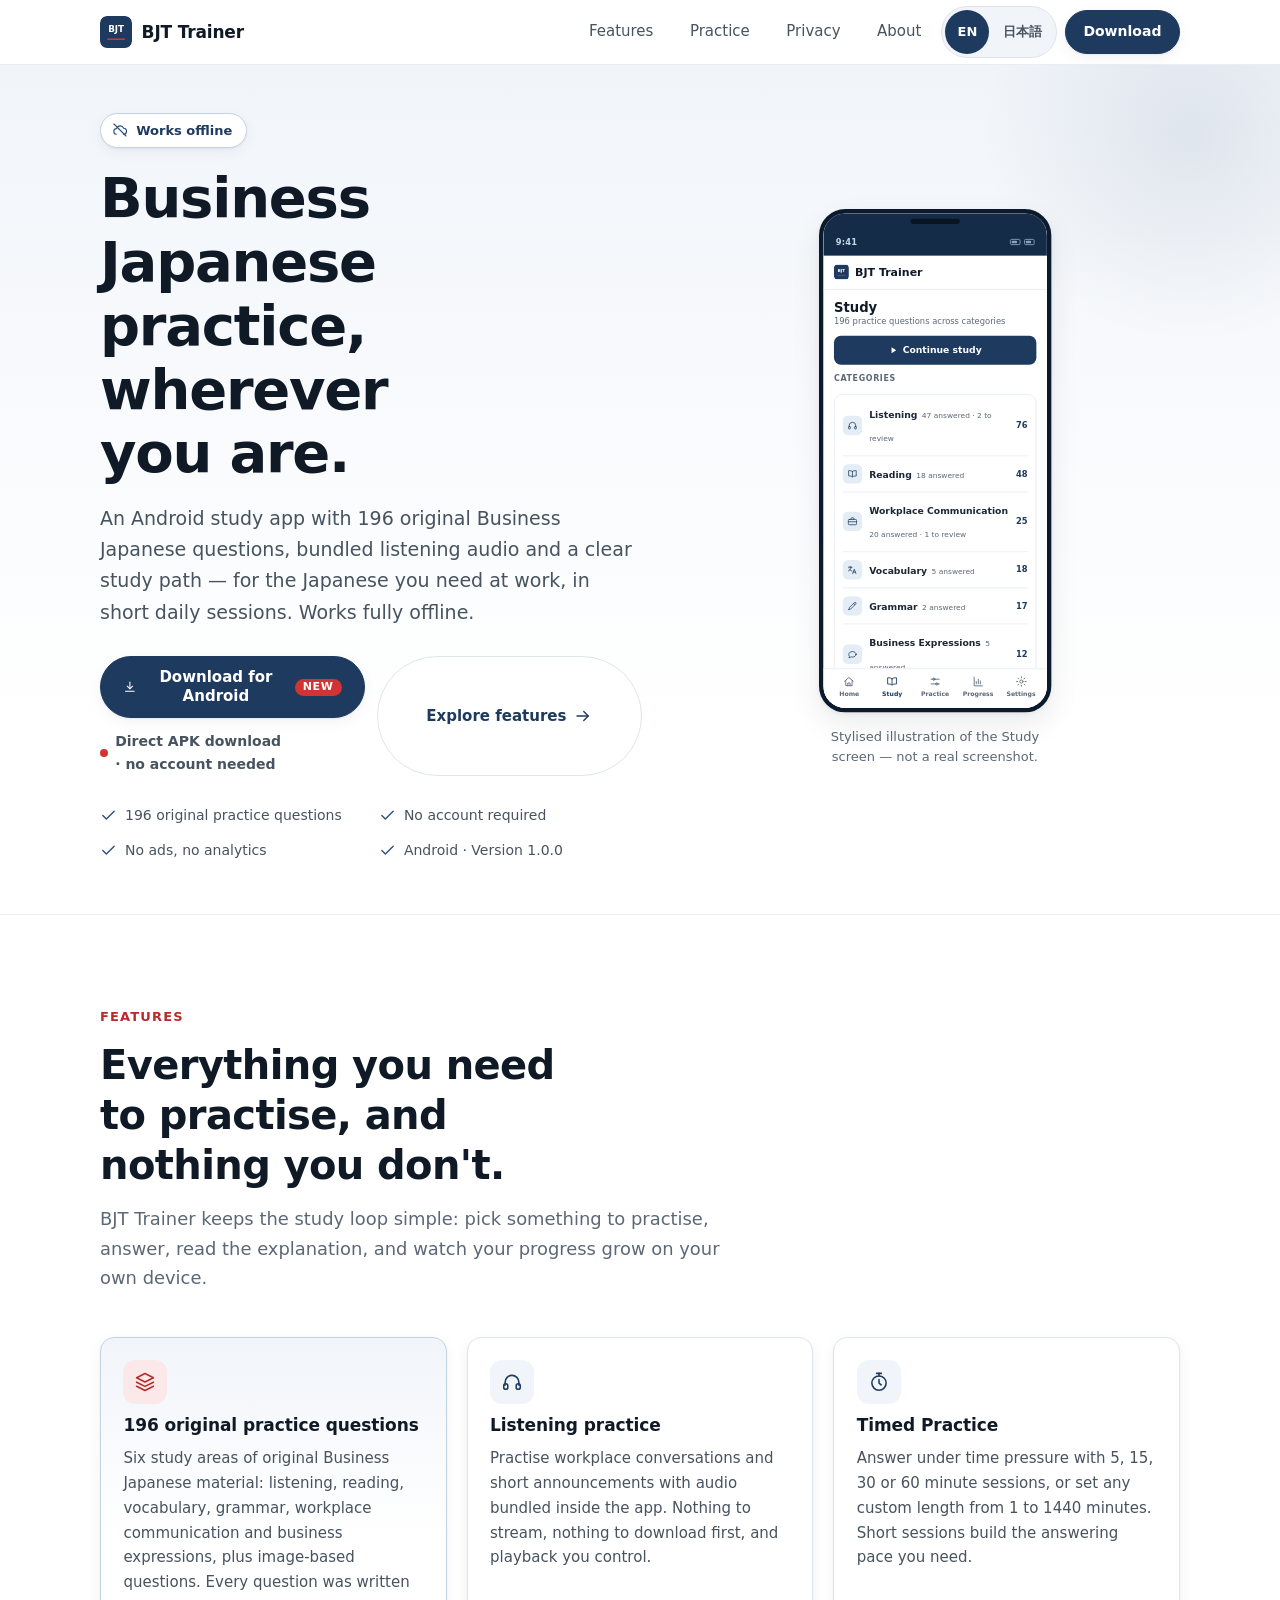
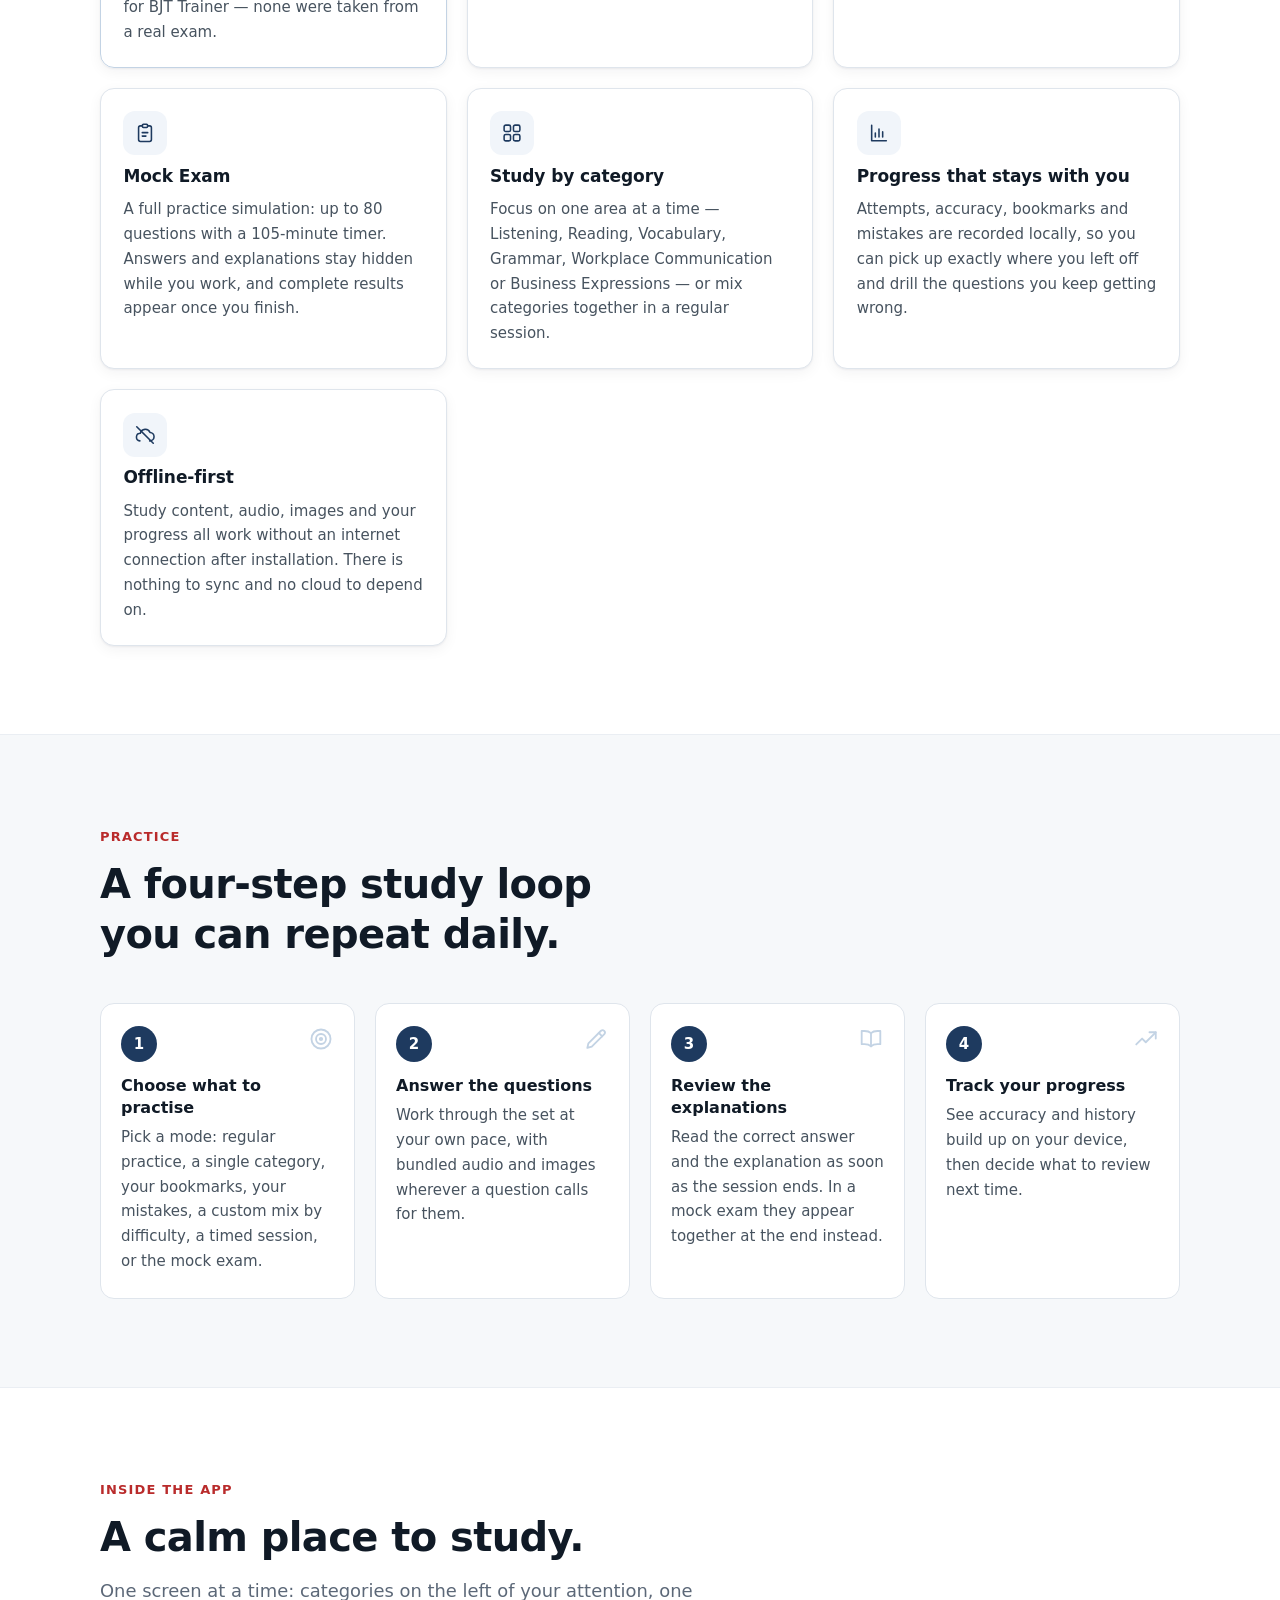
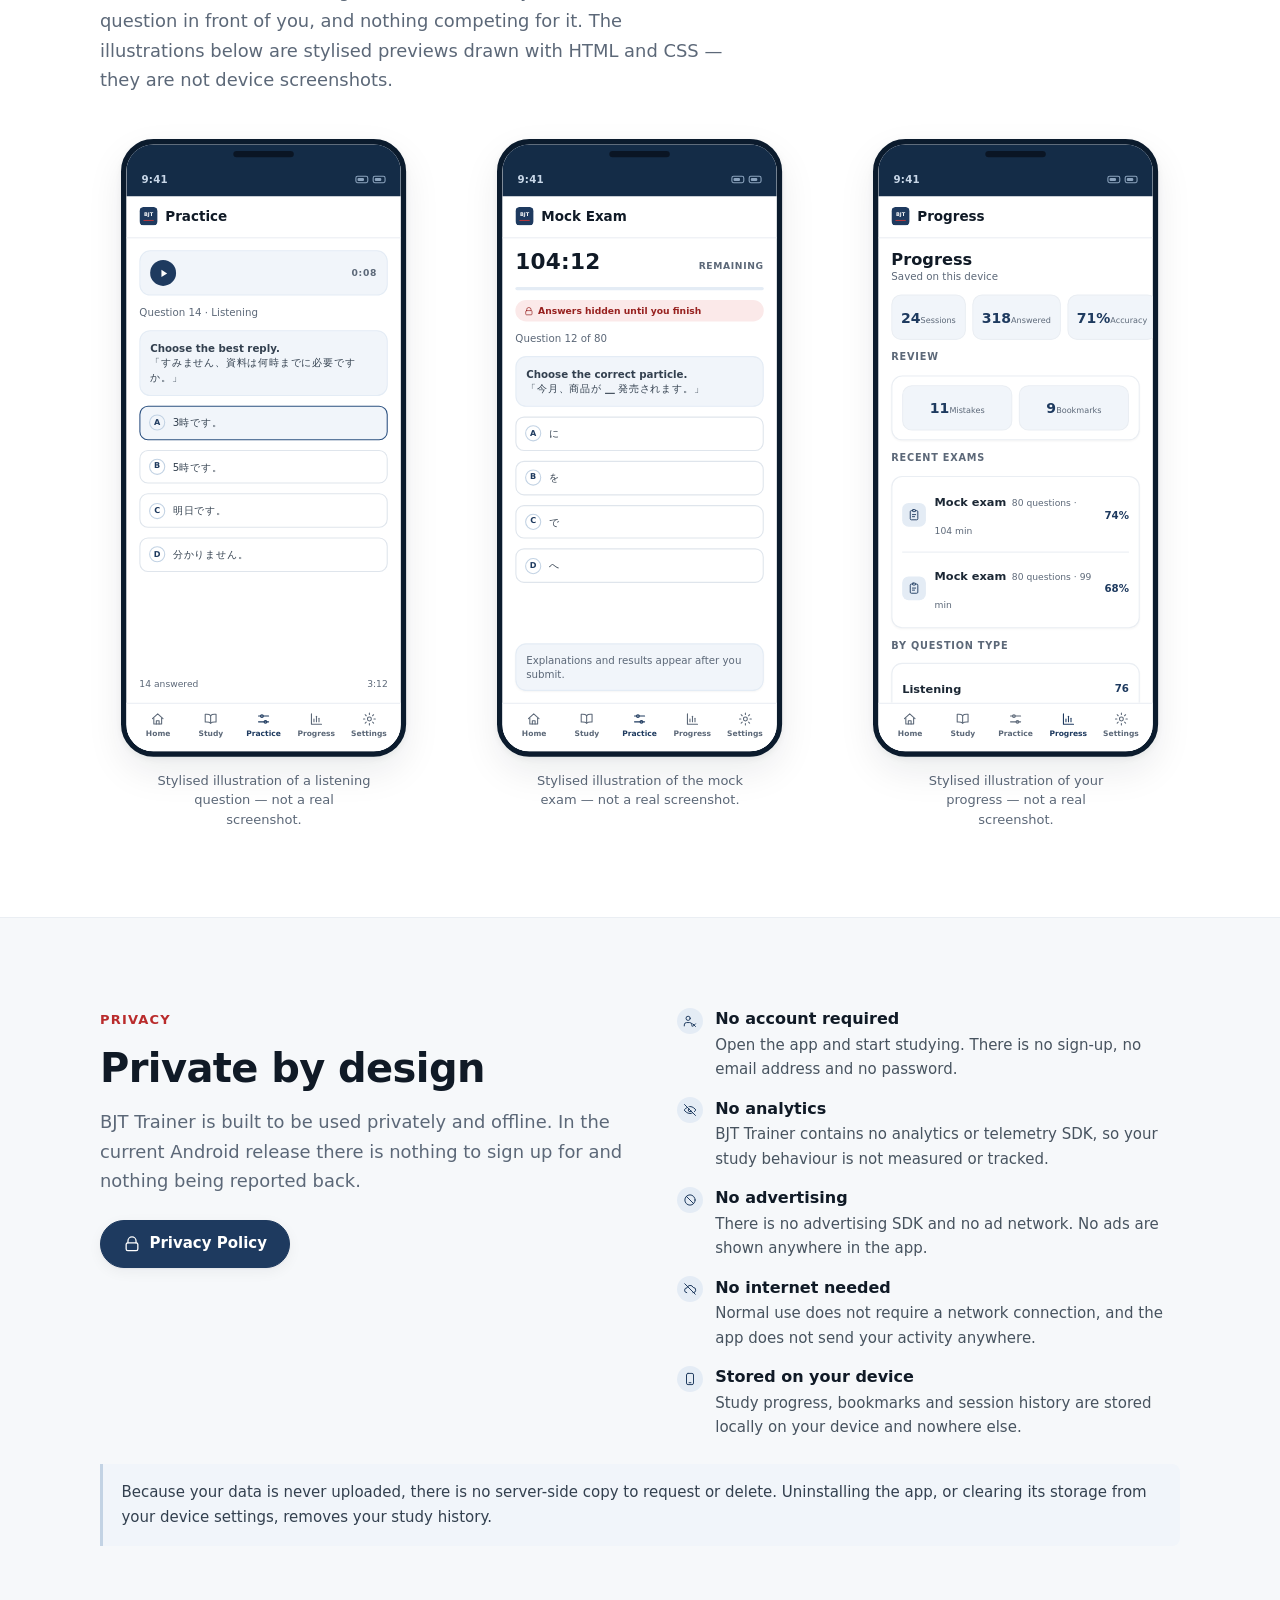
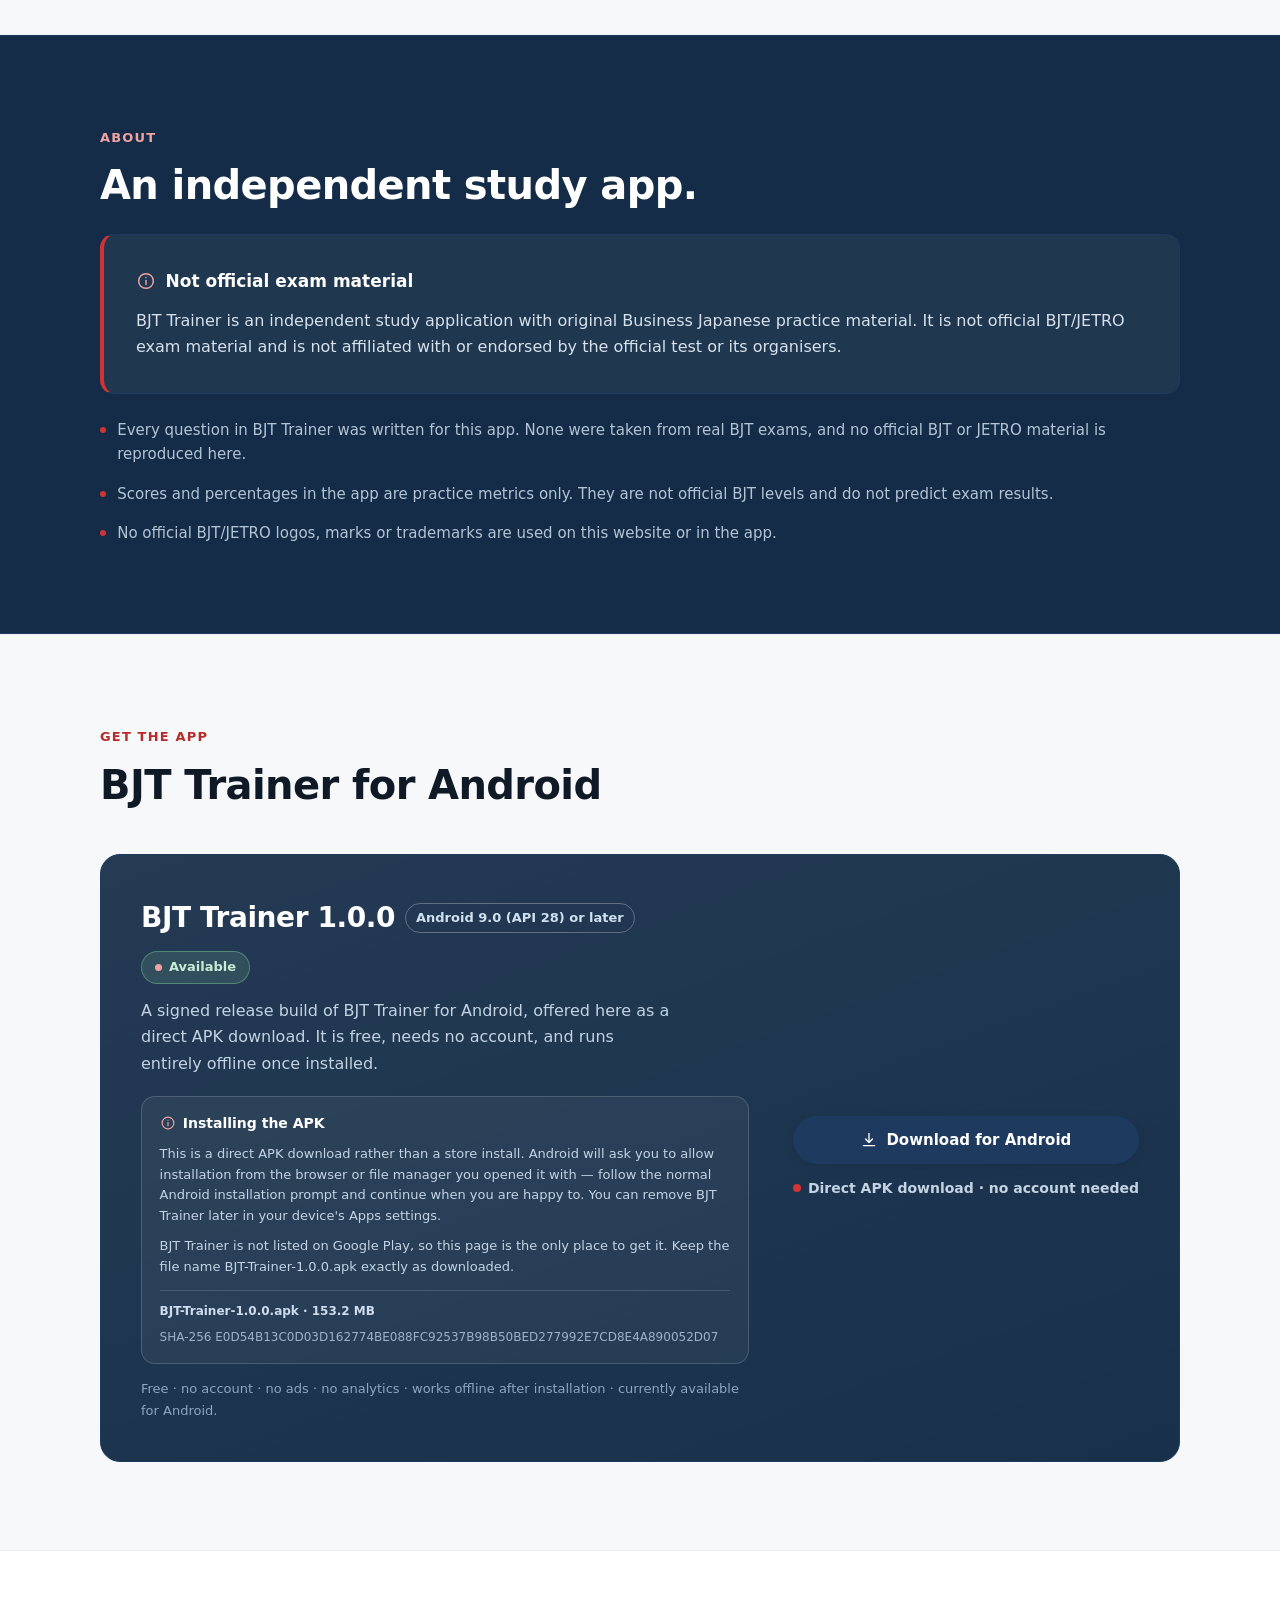
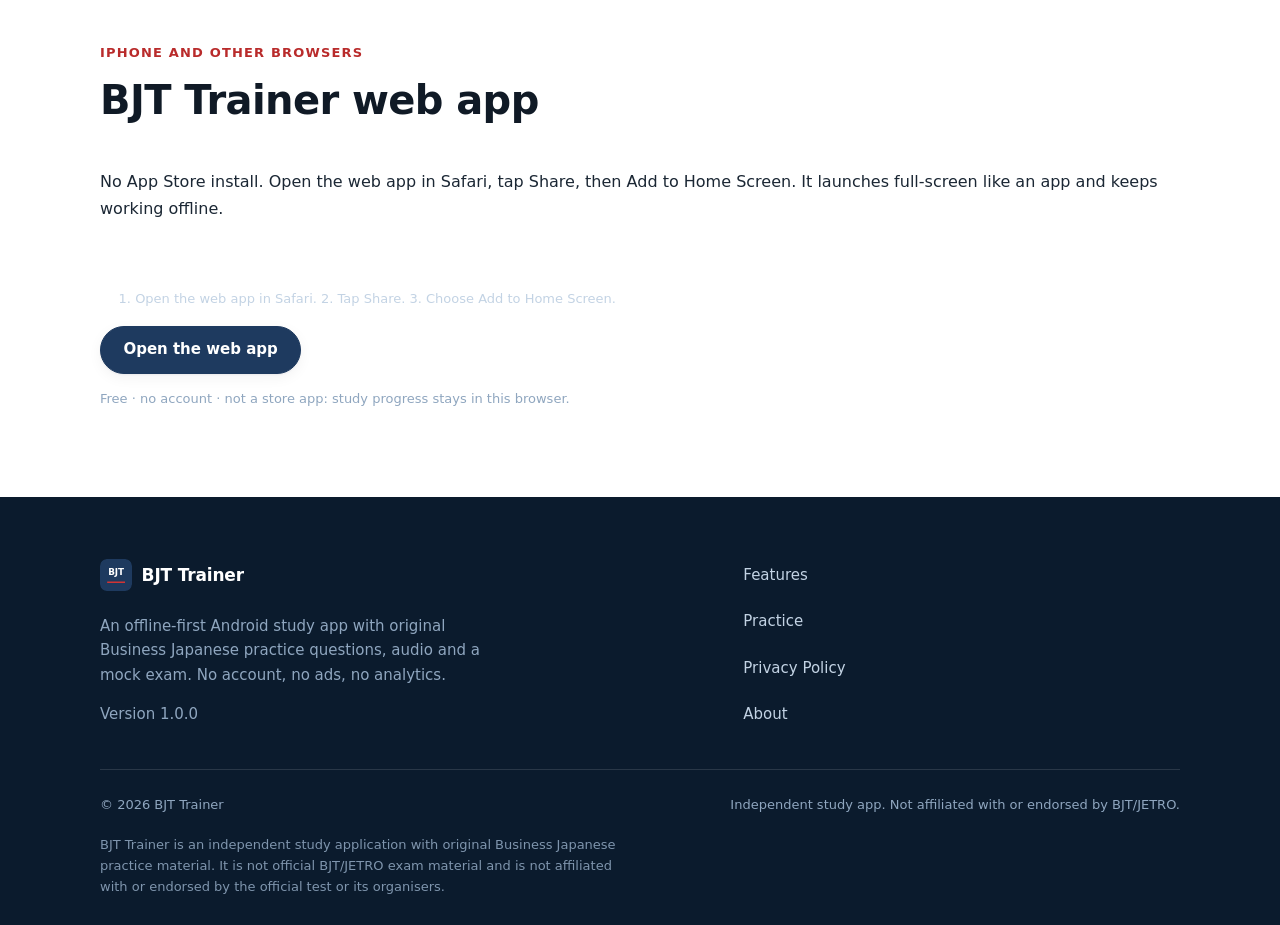
==== index.html @ c4cc3201 "Serve the Flutter Web/PWA under /app/ from the verified release asset tools/fetch-pwa.sh downloads b" ====
<!DOCTYPE html>
<html lang="en">
<head>
<meta charset="utf-8">
<meta name="viewport" content="width=device-width, initial-scale=1, viewport-fit=cover">
<title>BJT Trainer 1.0.0 — Business Japanese practice for Android</title>
<meta name="description" content="BJT Trainer is an offline-first Android study app with 196 original Business Japanese practice questions, bundled listening audio, Timed Practice and a Mock Exam. No account, no ads, no analytics.">
<meta name="theme-color" content="#1E3A5F">
<meta name="color-scheme" content="light">
<meta name="format-detection" content="telephone=no">
<!-- Absolute production origin. Update this one value (and the matching
     og:url / og:image below, plus privacy.html) if the site moves domains. -->
<link rel="canonical" href="https://bjt-trainer.netlify.app/">
<link rel="icon" href="assets/icons/icon.svg" type="image/svg+xml">
<link rel="alternate icon" href="assets/icons/favicon-32.png" sizes="32x32" type="image/png">
<link rel="apple-touch-icon" href="assets/icons/apple-touch-icon.png">
<link rel="manifest" href="assets/site.webmanifest">
<meta name="apple-mobile-web-app-title" content="BJT Trainer">
<meta name="application-name" content="BJT Trainer">

<meta property="og:type" content="website">
<meta property="og:site_name" content="BJT Trainer">
<meta property="og:title" content="BJT Trainer — Business Japanese practice, wherever you are">
<meta property="og:description" content="196 original Business Japanese practice questions, bundled listening audio, Timed Practice and a Mock Exam. Works offline, no account required.">
<meta property="og:locale" content="en_US">
<meta property="og:locale:alternate" content="ja_JP">
<meta name="twitter:card" content="summary">
<meta property="og:image" content="https://bjt-trainer.netlify.app/assets/icons/og-image.png">
<meta property="og:image:alt" content="BJT Trainer — Business Japanese practice app">
<meta property="og:url" content="https://bjt-trainer.netlify.app/">

<link rel="stylesheet" href="css/styles.css">
</head>

<body
  data-title-en="BJT Trainer 1.0.0 — Business Japanese practice for Android"
  data-title-ja="BJT Trainer 1.0.0 — ビジネス日本語の練習アプリ（Android）"
  data-og-title-ja="BJT Trainer — ビジネス日本語を、いつでもどこでも"
  data-og-desc-ja="オリジナルのビジネス日本語練習問題196問、音声教材、制限時間練習、モック試験。オフラインで動作し、アカウントも広告も解析もありません。">

<a class="skip-link" href="#main">
  <span class="i18n__en">Skip to main content</span><span class="i18n__ja">本文へスキップ</span>
</a>

<!-- ===================================================== icon sprite -->
<svg class="sprite" width="0" height="0" aria-hidden="true" focusable="false" style="position:absolute">
<defs>
  <g id="ico-base" fill="none" stroke="currentColor" stroke-width="1.7" stroke-linecap="round" stroke-linejoin="round"></g>
</defs>
<symbol id="i-check" viewBox="0 0 24 24" fill="none" stroke="currentColor" stroke-width="2" stroke-linecap="round" stroke-linejoin="round"><path d="M20 6 9 17l-5-5"/></symbol>
<symbol id="i-check-circle" viewBox="0 0 24 24" fill="none" stroke="currentColor" stroke-width="1.7" stroke-linecap="round" stroke-linejoin="round"><circle cx="12" cy="12" r="9"/><path d="m8.5 12.2 2.4 2.4 4.6-4.9"/></symbol>
<symbol id="i-offline" viewBox="0 0 24 24" fill="none" stroke="currentColor" stroke-width="1.7" stroke-linecap="round" stroke-linejoin="round"><path d="M6.4 18.4a4.2 4.2 0 0 1 .5-8.37A5.6 5.6 0 0 1 17.5 9.3a4 4 0 0 1-.4 9.1"/><path d="M3 3 21 21"/></symbol>
<symbol id="i-layers" viewBox="0 0 24 24" fill="none" stroke="currentColor" stroke-width="1.7" stroke-linecap="round" stroke-linejoin="round"><path d="M12 2.8 2.8 7.4 12 12l9.2-4.6L12 2.8Z"/><path d="m2.8 12.2 9.2 4.6 9.2-4.6"/><path d="m2.8 16.6 9.2 4.6 9.2-4.6"/></symbol>
<symbol id="i-headphones" viewBox="0 0 24 24" fill="none" stroke="currentColor" stroke-width="1.7" stroke-linecap="round" stroke-linejoin="round"><path d="M4.5 15.5v-3.2a7.5 7.5 0 0 1 15 0v3.2"/><rect x="3" y="14" width="4.4" height="6" rx="2.1"/><rect x="16.6" y="14" width="4.4" height="6" rx="2.1"/></symbol>
<symbol id="i-timer" viewBox="0 0 24 24" fill="none" stroke="currentColor" stroke-width="1.7" stroke-linecap="round" stroke-linejoin="round"><circle cx="12" cy="13.2" r="7.8"/><path d="M12 9.4v3.8l2.4 1.9"/><path d="M9.4 2.6h5.2"/><path d="M12 2.6v2.8"/></symbol>
<symbol id="i-clipboard" viewBox="0 0 24 24" fill="none" stroke="currentColor" stroke-width="1.7" stroke-linecap="round" stroke-linejoin="round"><path d="M9.2 4.2H7a2 2 0 0 0-2 2v13a2 2 0 0 0 2 2h10a2 2 0 0 0 2-2v-13a2 2 0 0 0-2-2h-2.2"/><rect x="9.2" y="2.4" width="5.6" height="3.6" rx="1"/><path d="M9 11.6h6"/><path d="M9 15.4h4"/></symbol>
<symbol id="i-grid" viewBox="0 0 24 24" fill="none" stroke="currentColor" stroke-width="1.7" stroke-linecap="round" stroke-linejoin="round"><rect x="3.4" y="3.4" width="7" height="7" rx="1.8"/><rect x="13.6" y="3.4" width="7" height="7" rx="1.8"/><rect x="3.4" y="13.6" width="7" height="7" rx="1.8"/><rect x="13.6" y="13.6" width="7" height="7" rx="1.8"/></symbol>
<symbol id="i-chart" viewBox="0 0 24 24" fill="none" stroke="currentColor" stroke-width="1.7" stroke-linecap="round" stroke-linejoin="round"><path d="M4 3.6v16.8h16"/><path d="M8 16.4V12"/><path d="M12 16.4V7.6"/><path d="M16 16.4v-5.6"/></symbol>
<symbol id="i-shield" viewBox="0 0 24 24" fill="none" stroke="currentColor" stroke-width="1.7" stroke-linecap="round" stroke-linejoin="round"><path d="M12 2.8 5 5.8v5.4c0 4.2 2.8 7.9 7 9.3 4.2-1.4 7-5.1 7-9.3V5.8l-7-3Z"/><path d="m9.2 11.8 2 2 3.6-3.9"/></symbol>
<symbol id="i-user-x" viewBox="0 0 24 24" fill="none" stroke="currentColor" stroke-width="1.7" stroke-linecap="round" stroke-linejoin="round"><path d="M15.4 20.4v-1.7a4 4 0 0 0-4-4H6.2a4 4 0 0 0-4 4v1.7"/><circle cx="8.8" cy="7.4" r="3.6"/><path d="m16.8 16.8 4.6 4.6"/><path d="m21.4 16.8-4.6 4.6"/></symbol>
<symbol id="i-ban" viewBox="0 0 24 24" fill="none" stroke="currentColor" stroke-width="1.7" stroke-linecap="round" stroke-linejoin="round"><circle cx="12" cy="12" r="8.8"/><path d="m5.8 5.8 12.4 12.4"/></symbol>
<symbol id="i-eye-off" viewBox="0 0 24 24" fill="none" stroke="currentColor" stroke-width="1.7" stroke-linecap="round" stroke-linejoin="round"><path d="M2.6 2.6 21.4 21.4"/><path d="M10.4 6.1A9.6 9.6 0 0 1 12 6c5 0 9 4.4 10 6-.4.6-1.2 1.7-2.5 2.8"/><path d="M6.4 8.2C3.7 9.7 2.3 11.3 2 12c1 1.6 5 6 10 6 1.5 0 2.9-.4 4.1-1"/><path d="M9.8 9.9a3 3 0 0 0 4.3 4.2"/></symbol>
<symbol id="i-phone" viewBox="0 0 24 24" fill="none" stroke="currentColor" stroke-width="1.7" stroke-linecap="round" stroke-linejoin="round"><rect x="6" y="2.4" width="12" height="19.2" rx="2.6"/><path d="M10.4 18.4h3.2"/></symbol>
<symbol id="i-target" viewBox="0 0 24 24" fill="none" stroke="currentColor" stroke-width="1.7" stroke-linecap="round" stroke-linejoin="round"><circle cx="12" cy="12" r="8.8"/><circle cx="12" cy="12" r="4.6"/><circle cx="12" cy="12" r="1.1"/></symbol>
<symbol id="i-pen" viewBox="0 0 24 24" fill="none" stroke="currentColor" stroke-width="1.7" stroke-linecap="round" stroke-linejoin="round"><path d="M4 20.2 5 16 16.6 4.4a2.2 2.2 0 0 1 3.1 3.1L8.1 19 4 20.2Z"/><path d="m14.6 6.4 3.1 3.1"/></symbol>
<symbol id="i-book" viewBox="0 0 24 24" fill="none" stroke="currentColor" stroke-width="1.7" stroke-linecap="round" stroke-linejoin="round"><path d="M12 6.6S10 4.6 6 4.6H3.4v12.2H6c4 0 6 2 6 2s2-2 6-2h2.6V4.6H18c-4 0-6 2-6 2Z"/><path d="M12 6.6v12.2"/></symbol>
<symbol id="i-trend" viewBox="0 0 24 24" fill="none" stroke="currentColor" stroke-width="1.7" stroke-linecap="round" stroke-linejoin="round"><path d="m3 17 5.4-5.4 3.4 3.4L21 5.8"/><path d="M15.2 5.8H21v5.8"/></symbol>
<symbol id="i-info" viewBox="0 0 24 24" fill="none" stroke="currentColor" stroke-width="1.7" stroke-linecap="round" stroke-linejoin="round"><circle cx="12" cy="12" r="8.8"/><path d="M12 11.2v5"/><path d="M12 7.7h.01"/></symbol>
<symbol id="i-alert" viewBox="0 0 24 24" fill="none" stroke="currentColor" stroke-width="1.7" stroke-linecap="round" stroke-linejoin="round"><path d="M12 3.6 2.6 20.4h18.8L12 3.6Z"/><path d="M12 9.6v4.4"/><path d="M12 17.4h.01"/></symbol>
<symbol id="i-arrow-right" viewBox="0 0 24 24" fill="none" stroke="currentColor" stroke-width="1.8" stroke-linecap="round" stroke-linejoin="round"><path d="M4 12h15"/><path d="m13 6 6 6-6 6"/></symbol>
<symbol id="i-arrow-left" viewBox="0 0 24 24" fill="none" stroke="currentColor" stroke-width="1.8" stroke-linecap="round" stroke-linejoin="round"><path d="M20 12H5"/><path d="m11 18-6-6 6-6"/></symbol>
<symbol id="i-play" viewBox="0 0 24 24" fill="currentColor"><path d="M7.5 4.6 19 12 7.5 19.4V4.6Z"/></symbol>
<symbol id="i-download" viewBox="0 0 24 24" fill="none" stroke="currentColor" stroke-width="1.8" stroke-linecap="round" stroke-linejoin="round"><path d="M12 3.4v11.2"/><path d="m7.4 10.6 4.6 4.6 4.6-4.6"/><path d="M4.4 19.4h15.2"/></symbol>
<symbol id="i-lock" viewBox="0 0 24 24" fill="none" stroke="currentColor" stroke-width="1.7" stroke-linecap="round" stroke-linejoin="round"><path d="M6.6 10.4V8a5.4 5.4 0 0 1 10.8 0v2.4"/><rect x="4.2" y="10.4" width="15.6" height="10.4" rx="2.2"/></symbol>
<symbol id="i-mail" viewBox="0 0 24 24" fill="none" stroke="currentColor" stroke-width="1.7" stroke-linecap="round" stroke-linejoin="round"><rect x="2.6" y="4.8" width="18.8" height="14.4" rx="2.2"/><path d="m3.6 7 8.4 5.6L20.4 7"/></symbol>
<symbol id="i-chat" viewBox="0 0 24 24" fill="none" stroke="currentColor" stroke-width="1.7" stroke-linecap="round" stroke-linejoin="round"><path d="M20.4 11.8c0 3.6-3.8 6.5-8.4 6.5-.9 0-1.8-.1-2.6-.3L4 20.2l1.3-3.5a6.6 6.6 0 0 1-1.7-4.4c0-3.6 3.8-6.5 8.4-6.5s8.4 2.9 8.4 6.5Z"/></symbol>
<symbol id="i-briefcase" viewBox="0 0 24 24" fill="none" stroke="currentColor" stroke-width="1.7" stroke-linecap="round" stroke-linejoin="round"><rect x="2.6" y="7.6" width="18.8" height="12" rx="2.2"/><path d="M8.6 7.6V5.8a2 2 0 0 1 2-2h2.8a2 2 0 0 1 2 2v1.8"/><path d="M2.6 12.8h18.8"/></symbol>
<symbol id="i-translate" viewBox="0 0 24 24" fill="none" stroke="currentColor" stroke-width="1.7" stroke-linecap="round" stroke-linejoin="round"><path d="M3 6.2h8"/><path d="M7 4.2v2"/><path d="M9 6.2c0 4-2.9 7.4-6 8.4"/><path d="M4.8 10.2c1.4 2.4 3.4 3.9 5.8 4.4"/><path d="m12.4 20.6 3.8-9.8 3.8 9.8"/><path d="M13.9 17.2h4.6"/></symbol>
<symbol id="i-home" viewBox="0 0 24 24" fill="none" stroke="currentColor" stroke-width="1.7" stroke-linecap="round" stroke-linejoin="round"><path d="m3.6 11.4 8.4-7.4 8.4 7.4"/><path d="M5.8 10.4V20h12.4v-9.6"/><path d="M9.8 20v-5.2h4.4V20"/></symbol>
<symbol id="i-sliders" viewBox="0 0 24 24" fill="none" stroke="currentColor" stroke-width="1.7" stroke-linecap="round" stroke-linejoin="round"><path d="M4 7.4h16"/><path d="M4 16.6h16"/><circle cx="9.4" cy="7.4" r="2.2"/><circle cx="15" cy="16.6" r="2.2"/></symbol>
<symbol id="i-gear" viewBox="0 0 24 24" fill="none" stroke="currentColor" stroke-width="1.7" stroke-linecap="round" stroke-linejoin="round"><circle cx="12" cy="12" r="3.1"/><path d="M12 2.6v2.2M12 19.2v2.2M2.6 12h2.2M19.2 12h2.2M5.3 5.3l1.6 1.6M17.1 17.1l1.6 1.6M18.7 5.3l-1.6 1.6M6.9 17.1l-1.6 1.6"/></symbol>
<symbol id="i-logo" viewBox="0 0 100 100">
  <rect width="100" height="100" rx="20" fill="#1E3A5F"/>
  <text x="50" y="50.8" text-anchor="middle" fill="#FFFFFF" font-family="Roboto, system-ui, -apple-system, 'Segoe UI', 'Helvetica Neue', Arial, sans-serif" font-size="27.5" font-weight="700" letter-spacing="-0.4">BJT</text>
  <rect x="22.4" y="70.3" width="55.7" height="4.7" fill="#D23434"/>
</symbol>
</svg>

<noscript>
  <p class="noscript-note"><span class="i18n__en">JavaScript is disabled, so this page is shown in English.</span><span class="i18n__ja">JavaScript が無効になっているため、このページは英語で表示されています。</span></p>
</noscript>

<!-- ===================================================== site header -->
<header class="site-header">
  <div class="shell header__bar">
      <a class="brand" href="index.html" aria-label="BJT Trainer">
        <svg class="brand__mark" aria-hidden="true" focusable="false"><use href="#i-logo"></use></svg>
        <span class="brand__name" aria-hidden="true">BJT Trainer</span>
    </a>

    <nav class="site-nav" id="site-nav" data-nav aria-label="Primary">
      <ul class="nav__list">
        <li><a class="nav__link" href="#features" data-nav-link><span class="i18n__en">Features</span><span class="i18n__ja">機能</span></a></li>
        <li><a class="nav__link" href="#practice" data-nav-link><span class="i18n__en">Practice</span><span class="i18n__ja">練習</span></a></li>
        <li><a class="nav__link" href="#privacy" data-nav-link><span class="i18n__en">Privacy</span><span class="i18n__ja">プライバシー</span></a></li>
        <li><a class="nav__link" href="#about" data-nav-link><span class="i18n__en">About</span><span class="i18n__ja">概要</span></a></li>
      </ul>
      <div class="nav__panel-actions">
        <a class="btn btn--primary btn--sm" href="#download" data-nav-link>
          <span class="i18n__en">Download</span><span class="i18n__ja">ダウンロード</span>
        </a>
      </div>
    </nav>

    <div class="header__actions">
      <div class="lang" role="group" aria-label="Language / 言語">
        <button type="button" class="lang__btn" data-lang-btn="en" aria-pressed="true" lang="en" aria-label="Switch to English">EN</button>
        <button type="button" class="lang__btn" data-lang-btn="ja" aria-pressed="false" lang="ja" aria-label="日本語で表示する">日本語</button>
      </div>
      <a class="btn btn--primary btn--sm header__download" href="#download" data-nav-link>
        <span class="i18n__en">Download</span><span class="i18n__ja">ダウンロード</span>
      </a>
      <button type="button" class="nav-toggle" data-nav-toggle aria-expanded="false" aria-controls="site-nav">
        <span class="nav-toggle__bars" aria-hidden="true"><span></span></span>
        <span class="nav-toggle__label i18n__en">Menu</span><span class="nav-toggle__label i18n__ja">メニュー</span>
      </button>
    </div>
  </div>
</header>

<p id="lang-status" class="sr-only" aria-live="polite" role="status"></p>

<main id="main">

<!-- ===================================================== hero -->
<section class="hero" aria-labelledby="hero-title">
  <div class="shell hero__inner">
    <div>
      <p class="hero__badge">
        <svg aria-hidden="true" focusable="false"><use href="#i-offline"></use></svg>
        <span class="i18n__en">Works offline</span><span class="i18n__ja">オフラインで動作</span>
      </p>

      <h1 class="hero__title" id="hero-title">
        <span class="i18n__en">Business Japanese practice, wherever you are.</span>
        <span class="i18n__ja">ビジネス日本語を、いつでもどこでも。</span>
      </h1>

      <p class="hero__lead">
        <span class="i18n__en">An Android study app with 196 original Business Japanese questions, bundled listening audio and a clear study path — for the Japanese you need at work, in short daily sessions. Works fully offline.</span>
        <span class="i18n__ja">オリジナルのビジネス日本語練習問題196問と音声教材を備えた Android 学習アプリ。仕事で使う日本語を、短時間の学習で通信なしで練習できます。</span>
      </p>

      <div class="hero__actions">
        <div class="hero__cta">
          <button type="button" class="btn btn--primary" data-download-btn aria-disabled="true" aria-describedby="hero-download-note">
            <svg aria-hidden="true" focusable="false" width="18" height="18"><use href="#i-download"></use></svg>
            <span class="i18n__en">Download for Android</span><span class="i18n__ja">Android 版をダウンロード</span>
            <span class="btn__tag" data-dl="ready"><span class="i18n__en">New</span><span class="i18n__ja">新着</span></span>
          </button>
  <p class="download__note" id="hero-download-note" data-dl="pending">
    <span class="i18n__en">Android download coming soon</span><span class="i18n__ja">Android 版は準備中です</span>
  </p>
      <p class="download__note" data-dl="ready">
        <span class="i18n__en">Direct APK download · no account needed</span><span class="i18n__ja">APK の直接ダウンロード · アカウント不要</span>
      </p>
        </div>

        <a class="btn btn--ghost hero__cta" href="#features">
          <span class="i18n__en">Explore features</span><span class="i18n__ja">機能を見る</span>
          <svg aria-hidden="true" focusable="false" width="18" height="18"><use href="#i-arrow-right"></use></svg>
        </a>
      </div>

      <ul class="hero__facts">
        <li class="hero__fact">
          <svg aria-hidden="true" focusable="false"><use href="#i-check"></use></svg>
          <span class="i18n__en">196 original practice questions</span><span class="i18n__ja">オリジナルの練習問題196問</span>
        </li>
        <li class="hero__fact">
          <svg aria-hidden="true" focusable="false"><use href="#i-check"></use></svg>
          <span class="i18n__en">No account required</span><span class="i18n__ja">アカウントは不要</span>
        </li>
        <li class="hero__fact">
          <svg aria-hidden="true" focusable="false"><use href="#i-check"></use></svg>
          <span class="i18n__en">No ads, no analytics</span><span class="i18n__ja">広告・アクセス解析なし</span>
        </li>
        <li class="hero__fact">
          <svg aria-hidden="true" focusable="false"><use href="#i-check"></use></svg>
          <span class="i18n__en">Android · Version <span data-config="version">1.0.0</span></span>
          <span class="i18n__ja">Android · バージョン <span data-config="version">1.0.0</span></span>
        </li>
      </ul>
    </div>

    <!-- Stylised HTML/CSS illustration of the app. Not a real screenshot.
         To swap in real device screenshots, see README.md. -->
    <div class="preview__item">
      <div class="phone-slot">
        <div class="phone" role="img"
             aria-label="Illustration of the BJT Trainer Study screen showing six study categories with per-category progress.">
          <div class="phone__notch" aria-hidden="true"></div>
          <div class="phone__screen">
            <div class="mock-statusbar" aria-hidden="true">
              <span>9:41</span>
              <span class="mock-statusbar__icons"><span></span><span></span></span>
            </div>
            <div class="mock-appbar">
              <svg aria-hidden="true" focusable="false"><use href="#i-logo"></use></svg>
              <span>BJT Trainer</span>
            </div>
            <div class="mock-body">
              <div>
                <p class="mock-h">Study</p>
                <p class="mock-sub">196 practice questions across categories</p>
              </div>
              <div class="mock-btn">
                <svg aria-hidden="true" focusable="false"><use href="#i-play"></use></svg>
                <span>Continue study</span>
              </div>
              <p class="mock-section-label">Categories</p>
              <div class="mock-card" style="padding:2px 9px">
                <div class="mock-row">
                  <span class="mock-row__icon"><svg aria-hidden="true" focusable="false"><use href="#i-headphones"></use></svg></span>
                  <span class="mock-row__text">
                    <span class="mock-row__title">Listening</span>
                    <span class="mock-row__meta">47 answered · 2 to review</span>
                    <span class="mock-bar"><span class="mock-bar__fill" style="width:62%"></span></span>
                  </span>
                  <span class="mock-row__count">76</span>
                </div>
                <div class="mock-row">
                  <span class="mock-row__icon"><svg aria-hidden="true" focusable="false"><use href="#i-book"></use></svg></span>
                  <span class="mock-row__text">
                    <span class="mock-row__title">Reading</span>
                    <span class="mock-row__meta">18 answered</span>
                    <span class="mock-bar"><span class="mock-bar__fill" style="width:38%"></span></span>
                  </span>
                  <span class="mock-row__count">48</span>
                </div>
                <div class="mock-row">
                  <span class="mock-row__icon"><svg aria-hidden="true" focusable="false"><use href="#i-briefcase"></use></svg></span>
                  <span class="mock-row__text">
                    <span class="mock-row__title">Workplace Communication</span>
                    <span class="mock-row__meta">20 answered · 1 to review</span>
                    <span class="mock-bar"><span class="mock-bar__fill" style="width:80%"></span></span>
                  </span>
                  <span class="mock-row__count">25</span>
                </div>
                <div class="mock-row">
                  <span class="mock-row__icon"><svg aria-hidden="true" focusable="false"><use href="#i-translate"></use></svg></span>
                  <span class="mock-row__text">
                    <span class="mock-row__title">Vocabulary</span>
                    <span class="mock-row__meta">5 answered</span>
                    <span class="mock-bar"><span class="mock-bar__fill" style="width:28%"></span></span>
                  </span>
                  <span class="mock-row__count">18</span>
                </div>
                <div class="mock-row">
                  <span class="mock-row__icon"><svg aria-hidden="true" focusable="false"><use href="#i-pen"></use></svg></span>
                  <span class="mock-row__text">
                    <span class="mock-row__title">Grammar</span>
                    <span class="mock-row__meta">2 answered</span>
                    <span class="mock-bar"><span class="mock-bar__fill" style="width:12%"></span></span>
                  </span>
                  <span class="mock-row__count">17</span>
                </div>
                <div class="mock-row">
                  <span class="mock-row__icon"><svg aria-hidden="true" focusable="false"><use href="#i-chat"></use></svg></span>
                  <span class="mock-row__text">
                    <span class="mock-row__title">Business Expressions</span>
                    <span class="mock-row__meta">5 answered</span>
                    <span class="mock-bar"><span class="mock-bar__fill" style="width:42%"></span></span>
                  </span>
                  <span class="mock-row__count">12</span>
                </div>
              </div>
            </div>
            <div class="mock-tabbar" aria-hidden="true">
              <span class="mock-tab"><svg><use href="#i-home"></use></svg>Home</span>
              <span class="mock-tab is-active"><svg><use href="#i-book"></use></svg>Study</span>
              <span class="mock-tab"><svg><use href="#i-sliders"></use></svg>Practice</span>
              <span class="mock-tab"><svg><use href="#i-chart"></use></svg>Progress</span>
              <span class="mock-tab"><svg><use href="#i-gear"></use></svg>Settings</span>
            </div>
          </div>
        </div>
      </div>
      <figcaption class="preview__caption">
        <span class="i18n__en">Stylised illustration of the Study screen — not a real screenshot.</span>
        <span class="i18n__ja">Study 画面のイメージ図です。実際のスクリーンショットではありません。</span>
      </figcaption>
    </div>
  </div>
</section>

<!-- ===================================================== features -->
<section class="section" id="features" aria-labelledby="features-title">
  <div class="shell">
    <div class="section__head">
      <p class="section__eyebrow">
        <span class="i18n__en">Features</span><span class="i18n__ja">機能</span>
      </p>
      <h2 class="section__title" id="features-title">
        <span class="i18n__en">Everything you need to practise, and nothing you don't.</span>
        <span class="i18n__ja">必要な機能だけ。余計なものはありません。</span>
      </h2>
      <p class="section__lead">
        <span class="i18n__en">BJT Trainer keeps the study loop simple: pick something to practise, answer, read the explanation, and watch your progress grow on your own device.</span>
        <span class="i18n__ja">BJT Trainer は、練習の流れを単純に保ちます。練習する内容を選び、回答し、解説を読み、端末の中で進捗を伸ばしていくだけです。</span>
      </p>
    </div>

    <div class="cards">
      <article class="card card--lead">
        <span class="card__icon card__icon--accent"><svg aria-hidden="true" focusable="false"><use href="#i-layers"></use></svg></span>
        <h3 class="card__title">
          <span class="i18n__en">196 original practice questions</span>
          <span class="i18n__ja">オリジナルの練習問題 196 問</span>
        </h3>
        <p class="card__text">
          <span class="i18n__en">Six study areas of original Business Japanese material: listening, reading, vocabulary, grammar, workplace communication and business expressions, plus image-based questions. Every question was written for BJT Trainer — none were taken from a real exam.</span>
          <span class="i18n__ja">リスニング、読解、語彙、文法、仕事上のコミュニケーション、ビジネス表現の6領域に加え、画像問題も収録しています。すべての問題は BJT Trainer のために書かれたものであり、実際の試験から抜粋したものではありません。</span>
        </p>
      </article>

      <article class="card">
        <span class="card__icon"><svg aria-hidden="true" focusable="false"><use href="#i-headphones"></use></svg></span>
        <h3 class="card__title">
          <span class="i18n__en">Listening practice</span>
          <span class="i18n__ja">リスニング練習</span>
        </h3>
        <p class="card__text">
          <span class="i18n__en">Practise workplace conversations and short announcements with audio bundled inside the app. Nothing to stream, nothing to download first, and playback you control.</span>
          <span class="i18n__ja">仕事の会話や短いアナウンスを、アプリに収録された音声で練習します。ストリーミングも事前のダウンロードも不要で、再生は自分のペースで操作できます。</span>
        </p>
      </article>

      <article class="card">
        <span class="card__icon"><svg aria-hidden="true" focusable="false"><use href="#i-timer"></use></svg></span>
        <h3 class="card__title">
          <span class="i18n__en">Timed Practice</span>
          <span class="i18n__ja">タイマープラクティス</span>
        </h3>
        <p class="card__text">
          <span class="i18n__en">Answer under time pressure with 5, 15, 30 or 60 minute sessions, or set any custom length from 1 to 1440 minutes. Short sessions build the answering pace you need.</span>
          <span class="i18n__ja">5分・15分・30分・60分のプリセットに加え、1分〜1440分の任意の時間を設定できます。短い時間を重ねることで、回答にかかる時間に慣れていきます。</span>
        </p>
      </article>

      <article class="card">
        <span class="card__icon"><svg aria-hidden="true" focusable="false"><use href="#i-clipboard"></use></svg></span>
        <h3 class="card__title">
          <span class="i18n__en">Mock Exam</span>
          <span class="i18n__ja">モック試験</span>
        </h3>
        <p class="card__text">
          <span class="i18n__en">A full practice simulation: up to 80 questions with a 105-minute timer. Answers and explanations stay hidden while you work, and complete results appear once you finish.</span>
          <span class="i18n__ja">最大80問・105分の模擬試験です。作答中は解答も解説も表示せず、終了後に結果と解説がまとめて表示されます。</span>
        </p>
      </article>

      <article class="card">
        <span class="card__icon"><svg aria-hidden="true" focusable="false"><use href="#i-grid"></use></svg></span>
        <h3 class="card__title">
          <span class="i18n__en">Study by category</span>
          <span class="i18n__ja">カテゴリー別に学習</span>
        </h3>
        <p class="card__text">
          <span class="i18n__en">Focus on one area at a time — Listening, Reading, Vocabulary, Grammar, Workplace Communication or Business Expressions — or mix categories together in a regular session.</span>
          <span class="i18n__ja">リスニング、読解、語彙、文法、仕事上のコミュニケーション、ビジネス表現。1つの分野に集中して練習することも、通常のセッションでいくつかの分野を混ぜて練習することもできます。</span>
        </p>
      </article>

      <article class="card">
        <span class="card__icon"><svg aria-hidden="true" focusable="false"><use href="#i-chart"></use></svg></span>
        <h3 class="card__title">
          <span class="i18n__en">Progress that stays with you</span>
          <span class="i18n__ja">手元に残る学習の履歴</span>
        </h3>
        <p class="card__text">
          <span class="i18n__en">Attempts, accuracy, bookmarks and mistakes are recorded locally, so you can pick up exactly where you left off and drill the questions you keep getting wrong.</span>
          <span class="i18n__ja">学習回数・正答率・ブックマーク・間違えた問題は端末に記録されます。前回の続きから再開でき、苦手な問題を続けて復習できます。</span>
        </p>
      </article>

      <article class="card">
        <span class="card__icon"><svg aria-hidden="true" focusable="false"><use href="#i-offline"></use></svg></span>
        <h3 class="card__title">
          <span class="i18n__en">Offline-first</span>
          <span class="i18n__ja">オフライン優先</span>
        </h3>
        <p class="card__text">
          <span class="i18n__en">Study content, audio, images and your progress all work without an internet connection after installation. There is nothing to sync and no cloud to depend on.</span>
          <span class="i18n__ja">インストール後は、問題・音声・画像・学習履歴のすべてを通信なしで利用できます。同期処理もクラウド接続も行いません。</span>
        </p>
      </article>
    </div>
  </div>
</section>

<!-- ===================================================== practice -->
<section class="section section--alt" id="practice" aria-labelledby="practice-title">
  <div class="shell">
    <div class="section__head">
      <p class="section__eyebrow">
        <span class="i18n__en">Practice</span><span class="i18n__ja">練習</span>
      </p>
      <h2 class="section__title" id="practice-title">
        <span class="i18n__en">A four-step study loop you can repeat daily.</span>
        <span class="i18n__ja">毎日繰り返せる、4つのステップ。</span>
      </h2>
    </div>

    <ol class="steps">
      <li class="step">
        <span class="step__icon" aria-hidden="true"><svg focusable="false"><use href="#i-target"></use></svg></span>
        <span class="step__n" aria-hidden="true"></span>
        <h3 class="step__title">
          <span class="i18n__en">Choose what to practise</span>
          <span class="i18n__ja">何を練習するか選ぶ</span>
        </h3>
        <p class="step__text">
          <span class="i18n__en">Pick a mode: regular practice, a single category, your bookmarks, your mistakes, a custom mix by difficulty, a timed session, or the mock exam.</span>
          <span class="i18n__ja">通常の練習、単一カテゴリー、ブックマーク、間違えた問題、難易度でのカスタム、制限時間、モック試験から選びます。</span>
        </p>
      </li>
      <li class="step">
        <span class="step__icon" aria-hidden="true"><svg focusable="false"><use href="#i-pen"></use></svg></span>
        <span class="step__n" aria-hidden="true"></span>
        <h3 class="step__title">
          <span class="i18n__en">Answer the questions</span>
          <span class="i18n__ja">質問に答える</span>
        </h3>
        <p class="step__text">
          <span class="i18n__en">Work through the set at your own pace, with bundled audio and images wherever a question calls for them.</span>
          <span class="i18n__ja">自分のペースで問題を解きます。問題によっては音声や画像も一緒に確認します。</span>
        </p>
      </li>
      <li class="step">
        <span class="step__icon" aria-hidden="true"><svg focusable="false"><use href="#i-book"></use></svg></span>
        <span class="step__n" aria-hidden="true"></span>
        <h3 class="step__title">
          <span class="i18n__en">Review the explanations</span>
          <span class="i18n__ja">解説を確認する</span>
        </h3>
        <p class="step__text">
          <span class="i18n__en">Read the correct answer and the explanation as soon as the session ends. In a mock exam they appear together at the end instead.</span>
          <span class="i18n__ja">セッションが終わったら、正解と解説を確認できます。モック試験では、終了後にまとめて表示されます。</span>
        </p>
      </li>
      <li class="step">
        <span class="step__icon" aria-hidden="true"><svg focusable="false"><use href="#i-trend"></use></svg></span>
        <span class="step__n" aria-hidden="true"></span>
        <h3 class="step__title">
          <span class="i18n__en">Track your progress</span>
          <span class="i18n__ja">進捗を記録する</span>
        </h3>
        <p class="step__text">
          <span class="i18n__en">See accuracy and history build up on your device, then decide what to review next time.</span>
          <span class="i18n__ja">端末に積み上がる正答率と履歴を確認し、次に何を復習するかを決められます。</span>
        </p>
      </li>
    </ol>
  </div>
</section>

<!-- ===================================================== product preview -->
<section class="section" aria-labelledby="preview-title">
  <div class="shell">
    <div class="section__head">
      <p class="section__eyebrow">
        <span class="i18n__en">Inside the app</span><span class="i18n__ja">アプリの中</span>
      </p>
      <h2 class="section__title" id="preview-title">
        <span class="i18n__en">A calm place to study.</span>
        <span class="i18n__ja">静かに学習できる場所。</span>
      </h2>
      <p class="section__lead">
        <span class="i18n__en">One screen at a time: categories on the left of your attention, one question in front of you, and nothing competing for it. The illustrations below are stylised previews drawn with HTML and CSS — they are not device screenshots.</span>
        <span class="i18n__ja">一度に一つの画面だけ。カテゴリー、ひとつの問題、そして邪魔するものはありません。以下は HTML と CSS で描いたイメージ図であり、実際の端末スクリーンショットではありません。</span>
      </p>
    </div>

    <div class="preview__grid">
      <figure class="preview__item">
        <div class="phone-slot">
          <div class="phone" role="img"
               aria-label="Illustration of a BJT Trainer listening question with an audio player, four answer options and a session progress bar.">
            <div class="phone__notch" aria-hidden="true"></div>
            <div class="phone__screen">
              <div class="mock-statusbar" aria-hidden="true">
                <span>9:41</span>
                <span class="mock-statusbar__icons"><span></span><span></span></span>
              </div>
              <div class="mock-appbar">
                <svg aria-hidden="true" focusable="false"><use href="#i-logo"></use></svg>
                <span>Practice</span>
              </div>
              <div class="mock-body">
                <div class="mock-audio">
                  <span class="mock-audio__play"><svg aria-hidden="true" focusable="false"><use href="#i-play"></use></svg></span>
                  <span class="mock-wave" aria-hidden="true">
                    <i style="--h:6px"></i><i style="--h:11px"></i><i style="--h:8px"></i><i style="--h:15px"></i><i style="--h:9px"></i><i style="--h:13px"></i><i style="--h:5px"></i><i style="--h:10px"></i><i style="--h:16px"></i><i style="--h:7px"></i><i style="--h:12px"></i><i style="--h:6px"></i><i style="--h:14px"></i><i style="--h:9px"></i><i style="--h:5px"></i><i style="--h:11px"></i><i style="--h:7px"></i>
                  </span>
                  <span class="mock-timer__l">0:08</span>
                </div>

                <p class="mock-sub">Question 14 · Listening</p>
                <p class="mock-q">
                  <span style="font-weight:700">Choose the best reply.</span><br>
                  「すみません、資料は何時までに必要ですか。」
                </p>

                <div class="mock-opt is-picked"><span class="mock-opt__k">A</span>3時です。</div>
                <div class="mock-opt"><span class="mock-opt__k">B</span>5時です。</div>
                <div class="mock-opt"><span class="mock-opt__k">C</span>明日です。</div>
                <div class="mock-opt"><span class="mock-opt__k">D</span>分かりません。</div>

                <div style="margin-top:auto">
                  <div style="display:flex;justify-content:space-between;font-size:8.5px;color:var(--ink-500)">
                    <span>14 answered</span><span>3:12</span>
                  </div>
                  <span class="mock-bar"><span class="mock-bar__fill" style="width:35%"></span></span>
                </div>
              </div>
              <div class="mock-tabbar" aria-hidden="true">
                <span class="mock-tab"><svg><use href="#i-home"></use></svg>Home</span>
                <span class="mock-tab"><svg><use href="#i-book"></use></svg>Study</span>
                <span class="mock-tab is-active"><svg><use href="#i-sliders"></use></svg>Practice</span>
                <span class="mock-tab"><svg><use href="#i-chart"></use></svg>Progress</span>
                <span class="mock-tab"><svg><use href="#i-gear"></use></svg>Settings</span>
              </div>
            </div>
          </div>
        </div>
        <figcaption class="preview__caption">
          <span class="i18n__en">Stylised illustration of a listening question — not a real screenshot.</span>
          <span class="i18n__ja">リスニング問題のイメージ図です。実際のスクリーンショットではありません。</span>
        </figcaption>
      </figure>

      <figure class="preview__item">
        <div class="phone-slot">
          <div class="phone" role="img"
               aria-label="Illustration of the BJT Trainer mock exam screen showing a countdown timer, question 12 of 80, a progress bar and a notice that answers are hidden.">
            <div class="phone__notch" aria-hidden="true"></div>
            <div class="phone__screen">
              <div class="mock-statusbar" aria-hidden="true">
                <span>9:41</span>
                <span class="mock-statusbar__icons"><span></span><span></span></span>
              </div>
              <div class="mock-appbar">
                <svg aria-hidden="true" focusable="false"><use href="#i-logo"></use></svg>
                <span>Mock Exam</span>
              </div>
              <div class="mock-body">
                <div class="mock-timer">
                  <span class="mock-timer__n">104:12</span>
                  <span class="mock-timer__l">remaining</span>
                </div>
                <span class="mock-bar"><span class="mock-bar__fill" style="width:15%"></span></span>

                <span class="mock-chip">
                  <svg aria-hidden="true" focusable="false"><use href="#i-lock"></use></svg>
                  Answers hidden until you finish
                </span>

                <p class="mock-sub">Question 12 of 80</p>
                <p class="mock-q">
                  <span style="font-weight:700">Choose the correct particle.</span><br>
                  「今月、商品が&nbsp;<u>&nbsp;&nbsp;&nbsp;</u>&nbsp;発売されます。」
                </p>

                <div class="mock-opt"><span class="mock-opt__k">A</span>に</div>
                <div class="mock-opt"><span class="mock-opt__k">B</span>を</div>
                <div class="mock-opt"><span class="mock-opt__k">C</span>で</div>
                <div class="mock-opt"><span class="mock-opt__k">D</span>へ</div>

                <div class="mock-card" style="margin-top:auto;background:var(--navy-050);border-color:var(--navy-100)">
                  <p class="mock-sub">Explanations and results appear after you submit.</p>
                </div>
              </div>
              <div class="mock-tabbar" aria-hidden="true">
                <span class="mock-tab"><svg><use href="#i-home"></use></svg>Home</span>
                <span class="mock-tab"><svg><use href="#i-book"></use></svg>Study</span>
                <span class="mock-tab is-active"><svg><use href="#i-sliders"></use></svg>Practice</span>
                <span class="mock-tab"><svg><use href="#i-chart"></use></svg>Progress</span>
                <span class="mock-tab"><svg><use href="#i-gear"></use></svg>Settings</span>
              </div>
            </div>
          </div>
        </div>
        <figcaption class="preview__caption">
          <span class="i18n__en">Stylised illustration of the mock exam — not a real screenshot.</span>
          <span class="i18n__ja">モック試験のイメージ図です。実際のスクリーンショットではありません。</span>
        </figcaption>
      </figure>

      <figure class="preview__item">
        <div class="phone-slot">
          <div class="phone" role="img"
               aria-label="Illustration of the BJT Trainer progress screen showing overall accuracy, review counts and recent exam results.">
            <div class="phone__notch" aria-hidden="true"></div>
            <div class="phone__screen">
              <div class="mock-statusbar" aria-hidden="true">
                <span>9:41</span>
                <span class="mock-statusbar__icons"><span></span><span></span></span>
              </div>
              <div class="mock-appbar">
                <svg aria-hidden="true" focusable="false"><use href="#i-logo"></use></svg>
                <span>Progress</span>
              </div>
              <div class="mock-body">
                <div>
                  <p class="mock-h">Progress</p>
                  <p class="mock-sub">Saved on this device</p>
                </div>

                <div style="display:flex;gap:6px">
                  <span class="mock-stat"><span class="mock-stat__n">24</span><span class="mock-stat__l">Sessions</span></span>
                  <span class="mock-stat"><span class="mock-stat__n">318</span><span class="mock-stat__l">Answered</span></span>
                  <span class="mock-stat"><span class="mock-stat__n">71%</span><span class="mock-stat__l">Accuracy</span></span>
                </div>

                <p class="mock-section-label">Review</p>
                <div class="mock-card" style="display:flex;gap:6px">
                  <span class="mock-stat"><span class="mock-stat__n">11</span><span class="mock-stat__l">Mistakes</span></span>
                  <span class="mock-stat"><span class="mock-stat__n">9</span><span class="mock-stat__l">Bookmarks</span></span>
                </div>

                <p class="mock-section-label">Recent exams</p>
                <div class="mock-card" style="padding:2px 9px">
                  <div class="mock-row">
                    <span class="mock-row__icon"><svg aria-hidden="true" focusable="false"><use href="#i-clipboard"></use></svg></span>
                    <span class="mock-row__text">
                      <span class="mock-row__title">Mock exam</span>
                      <span class="mock-row__meta">80 questions · 104 min</span>
                    </span>
                    <span class="mock-row__count">74%</span>
                  </div>
                  <div class="mock-row">
                    <span class="mock-row__icon"><svg aria-hidden="true" focusable="false"><use href="#i-clipboard"></use></svg></span>
                    <span class="mock-row__text">
                      <span class="mock-row__title">Mock exam</span>
                      <span class="mock-row__meta">80 questions · 99 min</span>
                    </span>
                    <span class="mock-row__count">68%</span>
                  </div>
                </div>

                <p class="mock-section-label">By question type</p>
                <div class="mock-card" style="padding:2px 9px">
                  <div class="mock-row">
                    <span class="mock-row__text"><span class="mock-row__title">Listening</span></span>
                    <span class="mock-row__count">76</span>
                  </div>
                  <div class="mock-row">
                    <span class="mock-row__text"><span class="mock-row__title">Reading</span></span>
                    <span class="mock-row__count">45</span>
                  </div>
                </div>
              </div>
              <div class="mock-tabbar" aria-hidden="true">
                <span class="mock-tab"><svg><use href="#i-home"></use></svg>Home</span>
                <span class="mock-tab"><svg><use href="#i-book"></use></svg>Study</span>
                <span class="mock-tab"><svg><use href="#i-sliders"></use></svg>Practice</span>
                <span class="mock-tab is-active"><svg><use href="#i-chart"></use></svg>Progress</span>
                <span class="mock-tab"><svg><use href="#i-gear"></use></svg>Settings</span>
              </div>
            </div>
          </div>
        </div>
        <figcaption class="preview__caption">
          <span class="i18n__en">Stylised illustration of your progress — not a real screenshot.</span>
          <span class="i18n__ja">学習の進捗のイメージ図です。実際のスクリーンショットではありません。</span>
        </figcaption>
      </figure>
    </div>
  </div>
</section>

<!-- ===================================================== privacy -->
<section class="section section--alt" id="privacy" aria-labelledby="privacy-title">
  <div class="shell privacy">
    <div>
      <p class="section__eyebrow">
        <span class="i18n__en">Privacy</span><span class="i18n__ja">プライバシー</span>
      </p>
      <h2 class="section__title" id="privacy-title">
        <span class="i18n__en">Private by design</span>
        <span class="i18n__ja">プライバシーを最重要視した設計</span>
      </h2>
      <p class="section__lead">
        <span class="i18n__en">BJT Trainer is built to be used privately and offline. In the current Android release there is nothing to sign up for and nothing being reported back.</span>
        <span class="i18n__ja">BJT Trainer は、プライベートかつオフラインで使うことを前提に設計されています。現在の Android 版には、登録するものも、送信されるデータもありません。</span>
      </p>

      <div class="privacy__actions">
        <a class="btn btn--primary" href="privacy.html">
          <svg aria-hidden="true" focusable="false" width="18" height="18"><use href="#i-lock"></use></svg>
          <span class="i18n__en">Privacy Policy</span><span class="i18n__ja">プライバシーポリシー</span>
        </a>
      </div>
    </div>

    <ul class="checklist">
      <li>
        <span class="checklist__mark"><svg aria-hidden="true" focusable="false"><use href="#i-user-x"></use></svg></span>
        <span>
          <span class="checklist__title">
            <span class="i18n__en">No account required</span>
            <span class="i18n__ja">アカウント不要</span>
          </span>
          <span class="checklist__text i18n--block">
            <span class="i18n__en">Open the app and start studying. There is no sign-up, no email address and no password.</span>
            <span class="i18n__ja">アプリを起動すれば、すぐに学習を始められます。登録もメールアドレスもパスワードも不要です。</span>
          </span>
        </span>
      </li>
      <li>
        <span class="checklist__mark"><svg aria-hidden="true" focusable="false"><use href="#i-eye-off"></use></svg></span>
        <span>
          <span class="checklist__title">
            <span class="i18n__en">No analytics</span>
            <span class="i18n__ja">アクセス解析なし</span>
          </span>
          <span class="checklist__text i18n--block">
            <span class="i18n__en">BJT Trainer contains no analytics or telemetry SDK, so your study behaviour is not measured or tracked.</span>
            <span class="i18n__ja">BJT Trainer にはアクセス解析や計測 SDK が含まれていません。学習の行動が計測・追跡されることはありません。</span>
          </span>
        </span>
      </li>
      <li>
        <span class="checklist__mark"><svg aria-hidden="true" focusable="false"><use href="#i-ban"></use></svg></span>
        <span>
          <span class="checklist__title">
            <span class="i18n__en">No advertising</span>
            <span class="i18n__ja">広告なし</span>
          </span>
          <span class="checklist__text i18n--block">
            <span class="i18n__en">There is no advertising SDK and no ad network. No ads are shown anywhere in the app.</span>
            <span class="i18n__ja">広告 SDK や広告ネットワークは使用しておらず、アプリ内のどこにも広告は表示されません。</span>
          </span>
        </span>
      </li>
      <li>
        <span class="checklist__mark"><svg aria-hidden="true" focusable="false"><use href="#i-offline"></use></svg></span>
        <span>
          <span class="checklist__title">
            <span class="i18n__en">No internet needed</span>
            <span class="i18n__ja">通信は不要</span>
          </span>
          <span class="checklist__text i18n--block">
            <span class="i18n__en">Normal use does not require a network connection, and the app does not send your activity anywhere.</span>
            <span class="i18n__ja">通常の利用にネットワーク接続は必要なく、アプリの動作内容がどこかへ送信されることもありません。</span>
          </span>
        </span>
      </li>
      <li>
        <span class="checklist__mark"><svg aria-hidden="true" focusable="false"><use href="#i-phone"></use></svg></span>
        <span>
          <span class="checklist__title">
            <span class="i18n__en">Stored on your device</span>
            <span class="i18n__ja">端末の中に保存</span>
          </span>
          <span class="checklist__text i18n--block">
            <span class="i18n__en">Study progress, bookmarks and session history are stored locally on your device and nowhere else.</span>
            <span class="i18n__ja">学習の進捗、ブックマーク、セッション履歴は端末の中にのみ保存され、他のどこにも保存されません。</span>
          </span>
        </span>
      </li>
    </ul>
  </div>

  <div class="shell">
    <p class="privacy__note">
      <span class="i18n__en">Because your data is never uploaded, there is no server-side copy to request or delete. Uninstalling the app, or clearing its storage from your device settings, removes your study history.</span>
      <span class="i18n__ja">データをどこにも送信しないため、サーバー上に削除を依頼するデータも存在しません。アプリをアンインストールするか、端末の設定からアプリのストレージを消去すると、学習履歴は削除されます。</span>
    </p>
  </div>
</section>

<!-- ===================================================== about / disclaimer -->
<section class="section section--dark" id="about" aria-labelledby="about-title">
  <div class="shell about">
    <div>
      <p class="section__eyebrow">
        <span class="i18n__en">About</span><span class="i18n__ja">概要</span>
      </p>
      <h2 class="section__title" id="about-title">
        <span class="i18n__en">An independent study app.</span>
        <span class="i18n__ja">独立した学習アプリです。</span>
      </h2>
    </div>

    <div class="notice">
      <p class="notice__title">
        <svg aria-hidden="true" focusable="false"><use href="#i-info"></use></svg>
        <span class="i18n__en">Not official exam material</span>
        <span class="i18n__ja">公式の試験教材ではありません</span>
      </p>
      <p class="notice__text">
        <span class="i18n__en">BJT Trainer is an independent study application with original Business Japanese practice material. It is not official BJT/JETRO exam material and is not affiliated with or endorsed by the official test or its organisers.</span>
        <span class="i18n__ja">BJT Trainer は、オリジナルのビジネス日本語練習教材を使った独立した学習アプリです。公式の BJT／JETRO の試験教材ではなく、公式試験およびその主催者とはいかなる関係もなく、推奨や後援も行っていません。</span>
      </p>
    </div>

    <ul class="about__list">
      <li>
        <span class="i18n__en">Every question in BJT Trainer was written for this app. None were taken from real BJT exams, and no official BJT or JETRO material is reproduced here.</span>
        <span class="i18n__ja">BJT Trainer の問題はすべてこのアプリのために書かれたものです。実際の BJT 試験問題から抜粋したものではなく、公式の BJT／JETRO の教材を転載したものでもありません。</span>
      </li>
      <li>
        <span class="i18n__en">Scores and percentages in the app are practice metrics only. They are not official BJT levels and do not predict exam results.</span>
        <span class="i18n__ja">アプリに表示されるスコアや割合は練習上の指標です。公式の BJT レベルを示すものではなく、試験結果を予測するものでもありません。</span>
      </li>
      <li>
        <span class="i18n__en">No official BJT/JETRO logos, marks or trademarks are used on this website or in the app.</span>
        <span class="i18n__ja">本ウェブサイトおよびアプリでは、公式の BJT／JETRO のロゴ・マーク・商標を一切使用していません。</span>
      </li>
    </ul>
  </div>
</section>

<!-- ===================================================== download -->
<section class="section section--alt" id="download" aria-labelledby="download-title">
  <div class="shell">
    <div class="section__head">
      <p class="section__eyebrow">
        <span class="i18n__en">Get the app</span><span class="i18n__ja">アプリを入手</span>
      </p>
      <h2 class="section__title" id="download-title">
        <span class="i18n__en">BJT Trainer for Android</span>
        <span class="i18n__ja">Android 版の BJT Trainer</span>
      </h2>
    </div>

    <div class="download">
      <div>
        <div class="download__id">
          <span class="download__name">BJT Trainer <span data-config="version">1.0.0</span></span>
          <span class="download__version" data-config="androidMinVersion">Android 9.0 (API 28) or later</span>
          <span class="status-pill" data-dl="pending">
            <span class="i18n__en">Coming soon</span><span class="i18n__ja">準備中</span>
          </span>
          <span class="status-pill" data-dl="ready" style="background:rgba(126,201,150,.16);border-color:rgba(126,201,150,.45);color:#c7ecd6">
            <span class="i18n__en">Available</span><span class="i18n__ja">公開中</span>
          </span>
        </div>

        <p class="download__text" data-dl="pending">
          <span class="i18n__en">The Android release is currently being prepared for public distribution. This page will be updated with the download link as soon as it is ready.</span>
          <span class="i18n__ja">Android 版は現在、公開配布の準備を進めています。準備が整い次第、このページにダウンロードリンクを掲載します。</span>
        </p>

        <p class="download__text" data-dl="ready">
          <span class="i18n__en">A signed release build of BJT Trainer for Android, offered here as a direct APK download. It is free, needs no account, and runs entirely offline once installed.</span>
          <span class="i18n__ja">BJT Trainer の Android 版（署名済みリリースビルド）を、APK の直接ダウンロードとして掲載しています。無料で、アカウントは不要で、インストール後はオフラインで動作します。</span>
        </p>

        <div class="install-note" data-dl="ready">
          <p class="install-note__head">
            <svg aria-hidden="true" focusable="false" width="16" height="16"><use href="#i-info"></use></svg>
            <span class="i18n__en">Installing the APK</span><span class="i18n__ja">APK のインストールについて</span>
          </p>
          <p class="install-note__body">
            <span class="i18n__en">This is a direct APK download rather than a store install. Android will ask you to allow installation from the browser or file manager you opened it with — follow the normal Android installation prompt and continue when you are happy to. You can remove BJT Trainer later in your device's Apps settings.</span>
            <span class="i18n__ja">これはストア経由ではなく、APK の直接ダウンロードです。Android が、ダウンロードしたファイルを開いたブラウザやファイルマネージャーからのインストールを許可するか確認します。内容を確認したうえで、Android の通常のインストール手順に従って進めてください。アプリ自体は、後から端末のアプリ設定でアンインストールできます。</span>
          </p>
          <p class="install-note__body">
            <span class="i18n__en">BJT Trainer is not listed on Google Play, so this page is the only place to get it. Keep the file name BJT-Trainer-1.0.0.apk exactly as downloaded.</span>
            <span class="i18n__ja">BJT Trainer は Google Play では公開していません。このページが唯一の入手方法です。ファイル名はダウンロードしたままの BJT-Trainer-1.0.0.apk のままにしてください。</span>
          </p>
          <p class="install-note__meta">
            <span class="install-note__file">BJT-Trainer-1.0.0.apk · <span data-config="androidFileSizeLabel">153.2 MB</span></span>
            <span class="install-note__hash">SHA-256 <span data-config="androidFileSha256">E0D54B13C0D03D162774BE088FC92537B98B50BED277992E7CD8E4A890052D07</span></span>
          </p>
        </div>

        <p class="download__fine">
          <span class="i18n__en">Free · no account · no ads · no analytics · works offline after installation · currently available for Android.</span>
          <span class="i18n__ja">無料 · アカウント不要 · 広告なし · アクセス解析なし · インストール後はオフラインで動作 · 現在 Android のみで提供。</span>
        </p>
      </div>

      <div class="download__cta">
        <button type="button" class="btn btn--primary" data-download-btn aria-disabled="true" aria-describedby="download-note">
          <svg aria-hidden="true" focusable="false" width="18" height="18"><use href="#i-download"></use></svg>
          <span class="i18n__en">Download for Android</span><span class="i18n__ja">Android 版をダウンロード</span>
        </button>
  <p class="download__note" id="download-note" data-dl="pending">
    <span class="i18n__en">Android download coming soon</span><span class="i18n__ja">Android 版は準備中です</span>
  </p>
        <p class="download__note" data-dl="ready">
          <span class="i18n__en">Direct APK download · no account needed</span><span class="i18n__ja">APK の直接ダウンロード · アカウント不要</span>
        </p>
      </div>
    </div>
  </div>
</section>

<!-- ===================================================== iphone -->
<section class="section" id="iphone" aria-labelledby="iphone-title">
  <div class="shell">
    <div class="section__head">
      <p class="section__eyebrow">
        <span class="i18n__en">iPhone and other browsers</span><span class="i18n__ja">iPhone・その他のブラウザ</span>
      </p>
      <h2 class="section__title" id="iphone-title">
        <span class="i18n__en">BJT Trainer web app</span>
        <span class="i18n__ja">BJT Trainer ウェブアプリ</span>
      </h2>
    </div>

    <p>
      <span class="i18n__en">No App Store install. Open the web app in Safari, tap Share, then Add to Home Screen. It launches full-screen like an app and keeps working offline.</span>
      <span class="i18n__ja">App Storeからのインストールは不要です。Safariでウェブアプリを開き、共有ボタンから「ホーム画面に追加」を選ぶと、全画面のアプリとして起動し、オフラインでも動作します。</span>
    </p>

    <div class="install-note">
      <p class="install-note__head">
        <span class="i18n__en">Add to Home Screen</span>
        <span class="i18n__ja">ホーム画面に追加する手順</span>
      </p>
      <p class="install-note__body">
        <span class="i18n__en">1. Open the web app in Safari. 2. Tap Share. 3. Choose Add to Home Screen.</span>
        <span class="i18n__ja">1. Safariでウェブアプリを開きます。2. 共有ボタンをタップします。3. 「ホーム画面に追加」を選びます。</span>
      </p>
    </div>

    <p>
      <a class="btn btn--primary" href="/app/">
        <span class="i18n__en">Open the web app</span>
        <span class="i18n__ja">ウェブアプリを開く</span>
      </a>
    </p>

    <p class="download__fine">
      <span class="i18n__en">Free · no account · not a store app: study progress stays in this browser.</span>
      <span class="i18n__ja">無料・アカウント不要。ストアアプリではなく、学習の記録はこのブラウザに保存されます。</span>
    </p>
  </div>
</section>

</main>

<!-- ===================================================== footer -->
<footer class="site-footer">
  <div class="shell">
    <div class="footer__top">
      <div>
        <p class="brand">
          <svg class="brand__mark" aria-hidden="true" focusable="false"><use href="#i-logo"></use></svg>
          <span class="brand__name">BJT Trainer</span>
        </p>
        <p class="footer__blurb">
          <span class="i18n__en">An offline-first Android study app with original Business Japanese practice questions, audio and a mock exam. No account, no ads, no analytics.</span>
          <span class="i18n__ja">オリジナルのビジネス日本語練習問題と音声、モック試験を備えた、オフライン優先の Android 学習アプリです。アカウントも広告もアクセス解析もありません。</span>
        </p>
        <p class="footer__blurb">
          <span class="i18n__en">Version <span data-config="version">1.0.0</span></span>
          <span class="i18n__ja">バージョン <span data-config="version">1.0.0</span></span>
        </p>
      </div>

      <nav class="footer__nav" aria-label="Footer">
        <h2 class="visually-hidden-heading">
          <span class="i18n__en">Footer</span><span class="i18n__ja">フッター</span>
        </h2>
        <ul>
          <li><a href="#features"><span class="i18n__en">Features</span><span class="i18n__ja">機能</span></a></li>
          <li><a href="#practice"><span class="i18n__en">Practice</span><span class="i18n__ja">練習</span></a></li>
          <li><a href="privacy.html"><span class="i18n__en">Privacy Policy</span><span class="i18n__ja">プライバシーポリシー</span></a></li>
          <li><a href="#about"><span class="i18n__en">About</span><span class="i18n__ja">概要</span></a></li>
        </ul>
      </nav>
    </div>

    <div class="footer__bottom">
      <p>
        <span class="i18n__en">© 2026 BJT Trainer</span>
        <span class="i18n__ja">© 2026 BJT Trainer</span>
      </p>
      <p>
        <span class="i18n__en">Independent study app. Not affiliated with or endorsed by BJT/JETRO.</span>
        <span class="i18n__ja">独立した学習アプリです。BJT／JETRO とは関係も推奨もありません。</span>
      </p>
    </div>

    <p class="footer__legal">
      <span class="i18n__en">BJT Trainer is an independent study application with original Business Japanese practice material. It is not official BJT/JETRO exam material and is not affiliated with or endorsed by the official test or its organisers.</span>
        <span class="i18n__ja">BJT Trainer は、オリジナルのビジネス日本語練習教材を使った独立した学習アプリです。公式の BJT／JETRO の試験教材ではなく、公式試験およびその主催者とはいかなる関係もなく、推奨や後援も行っていません。</span>
    </p>
  </div>
</footer>

<script src="js/config.js"></script>
<script src="js/app.js"></script>
</body>
</html>
---- css/styles.css ----
/* =============================================================================
   BJT Trainer — website stylesheet
   -----------------------------------------------------------------------------
   Pure CSS, no build step, no external assets, no web fonts.
   Works from the file:// protocol and fully offline.

   Brand colours are taken from the BJT Trainer Android icon:
     navy  #1E3A5F   (icon tile)
     red   #D23434   (icon accent rule)
     white #FFFFFF
   ========================================================================== */

/* ------------------------------------------------------------------ tokens */
:root {
  /* navy ramp */
  --navy-900: #0b1b2d;
  --navy-800: #142c47;
  --navy-700: #1e3a5f; /* brand navy */
  --navy-600: #2c5180;
  --navy-500: #3f6b9e;
  --navy-200: #c3d3e4;
  --navy-100: #e4ecf5;
  --navy-050: #f1f5fa;

  /* red accent ramp */
  --red-700: #97211f;
  --red-600: #b92b2b; /* AA-safe red for small text on light backgrounds */
  --red-500: #d23434; /* brand red */
  --red-100: #fbe9e9;

  /* neutrals */
  --ink-900: #101a26;
  --ink-800: #1b2734;
  --ink-700: #33404f;
  --ink-600: #47535f;
  --ink-500: #5c6878; /* 5.6:1 on white */
  --line: #dfe5ec;
  --line-soft: #eaeef3;
  --bg: #ffffff;
  --bg-alt: #f6f8fa;

  /* semantic */
  --fg: var(--ink-800);
  --fg-muted: var(--ink-500);
  --brand: var(--navy-700);
  --accent: var(--red-500);

  /* type */
  --font-sans: system-ui, -apple-system, "Segoe UI", Roboto, "Helvetica Neue",
    "Hiragino Sans", "Hiragino Kaku Gothic ProN", "Noto Sans JP", "Yu Gothic UI",
    "Yu Gothic", Meiryo, "Malgun Gothic", "Microsoft UI Gothic", sans-serif;
  --font-mono: ui-monospace, SFMono-Regular, "Cascadia Mono", Consolas,
    "Liberation Mono", monospace;

  /* space + shape */
  --shell: 1160px;
  --gutter: 20px;
  --radius-s: 8px;
  --radius-m: 14px;
  --radius-l: 20px;
  --shadow-s: 0 1px 2px rgba(16, 26, 38, 0.05), 0 4px 14px rgba(16, 26, 38, 0.05);
  --shadow-m: 0 2px 6px rgba(16, 26, 38, 0.06), 0 14px 34px rgba(16, 26, 38, 0.08);

  --focus: var(--navy-600);
  --focus-invert: #9dc4ec;
}

/* ------------------------------------------------------------------- reset */
*,
*::before,
*::after {
  box-sizing: border-box;
}

html {
  -webkit-text-size-adjust: 100%;
  scroll-behavior: smooth;
  scroll-padding-top: 84px;
}

body {
  margin: 0;
  background: var(--bg);
  color: var(--fg);
  font-family: var(--font-sans);
  font-size: 1rem;
  line-height: 1.65;
  /* Japanese text needs a little more room than the Latin default. */
  line-break: strict;
  overflow-wrap: break-word;
  -webkit-font-smoothing: antialiased;
}

h1,
h2,
h3,
h4,
p,
figure,
blockquote,
dl,
dd {
  margin: 0;
}

ul,
ol {
  margin: 0;
  padding: 0;
}

img,
svg {
  display: block;
  max-width: 100%;
}

img {
  height: auto;
}

button {
  font: inherit;
  color: inherit;
}

a {
  color: var(--navy-600);
  text-underline-offset: 0.18em;
  text-decoration-thickness: from-font;
}

a:hover {
  color: var(--navy-800);
}

strong {
  font-weight: 700;
}

hr {
  border: 0;
  border-top: 1px solid var(--line);
  margin: 2.5rem 0;
}

/* ---------------------------------------------------------------- a11y */
.sr-only {
  position: absolute !important;
  width: 1px;
  height: 1px;
  padding: 0;
  margin: -1px;
  overflow: hidden;
  clip: rect(0 0 0 0);
  clip-path: inset(50%);
  white-space: nowrap;
  border: 0;
}

.skip-link {
  position: absolute;
  left: 12px;
  top: -100px;
  z-index: 100;
  display: inline-block;
  padding: 12px 18px;
  min-height: 44px;
  background: var(--navy-700);
  color: #fff;
  border-radius: var(--radius-s);
  font-weight: 600;
  text-decoration: none;
  transition: top 0.15s ease;
}

.skip-link:focus {
  top: 12px;
  color: #fff;
}

:focus-visible {
  outline: 3px solid var(--focus);
  outline-offset: 2px;
  border-radius: 4px;
}

.on-dark :focus-visible,
.site-footer :focus-visible {
  outline-color: var(--focus-invert);
}

@media (prefers-reduced-motion: reduce) {
  html {
    scroll-behavior: auto;
  }

  *,
  *::before,
  *::after {
    animation-duration: 0.001ms !important;
    animation-iteration-count: 1 !important;
    transition-duration: 0.001ms !important;
    scroll-behavior: auto !important;
  }
}

/* ---------------------------------------------------- bilingual mechanism
   Both languages live in the DOM; CSS reveals one. This keeps the page
   fully readable with JavaScript disabled (English is the default) and
   lets search engines see both. `data-lang` is set by js/app.js.
   -------------------------------------------------------------------------- */
.i18n__en,
.i18n__ja {
  display: none;
}

html:not([data-lang]) .i18n__en,
html[data-lang="en"] .i18n__en {
  display: var(--i18n-display, revert);
}

html[data-lang="ja"] .i18n__ja {
  display: var(--i18n-display, revert);
}

.i18n--block {
  --i18n-display: block;
}

/* ------------------------------------------------------------------ layout */
.shell {
  width: 100%;
  max-width: var(--shell);
  margin-inline: auto;
  padding-inline: var(--gutter);
}

@media (min-width: 600px) {
  :root {
    --gutter: 28px;
  }
}

@media (min-width: 900px) {
  :root {
    --gutter: 40px;
  }
}

.section {
  padding-block: clamp(3rem, 8vw, 5.5rem);
}

.section--alt {
  background: var(--bg-alt);
  border-block: 1px solid var(--line-soft);
}

.section--dark {
  background: var(--navy-800);
  color: #e8eef5;
  border-block: 1px solid var(--navy-700);
}

.section--dark h2,
.section--dark h3 {
  color: #fff;
}

.section--dark .section__lead,
.section--dark .muted {
  color: #b3c4d6;
}

.section--dark a:not(.btn) {
  color: #9dc4ec;
}

.section--dark a:not(.btn):hover {
  color: #cfe3f8;
}

.section__head {
  max-width: 62ch;
  margin-bottom: clamp(1.75rem, 4vw, 2.75rem);
}

.section__eyebrow {
  display: inline-block;
  margin-bottom: 0.75rem;
  font-size: 0.8125rem;
  font-weight: 700;
  letter-spacing: 0.09em;
  text-transform: uppercase;
  color: var(--red-600);
}

.section--dark .section__eyebrow {
  color: #f0a3a3;
}

html[data-lang="ja"] .section__eyebrow {
  letter-spacing: 0.04em;
}

.section__title {
  font-size: clamp(1.625rem, 1.1rem + 2.1vw, 2.5rem);
  line-height: 1.25;
  letter-spacing: -0.015em;
  color: var(--ink-900);
  text-wrap: balance;
}

.section__lead {
  margin-top: 0.9rem;
  font-size: clamp(1rem, 0.96rem + 0.2vw, 1.125rem);
  color: var(--fg-muted);
}

.muted {
  color: var(--fg-muted);
}

.visually-hidden-heading {
  position: absolute;
  width: 1px;
  height: 1px;
  overflow: hidden;
  clip: rect(0 0 0 0);
  clip-path: inset(50%);
  white-space: nowrap;
}

/* ------------------------------------------------------------------ header */
.site-header {
  position: sticky;
  top: 0;
  z-index: 40;
  background: rgba(255, 255, 255, 0.92);
  border-bottom: 1px solid var(--line-soft);
  backdrop-filter: saturate(1.4) blur(10px);
}

@supports not (backdrop-filter: blur(4px)) {
  .site-header {
    background: #fff;
  }
}

.header__bar {
  display: flex;
  align-items: center;
  gap: 0.75rem;
  min-height: 64px;
}

.brand {
  display: inline-flex;
  align-items: center;
  gap: 0.6rem;
  min-height: 44px;
  /* Enough room for the mark; the name truncates inside it. */
  min-width: 44px;
  color: var(--ink-900);
  font-weight: 700;
  font-size: 1.0625rem;
  letter-spacing: -0.01em;
  text-decoration: none;
  margin-right: auto;
}

.brand:hover {
  color: var(--ink-900);
}

.brand__mark {
  width: 32px;
  height: 32px;
  flex: none;
  border-radius: 7px;
}

.brand__name {
  white-space: nowrap;
  /* Last-resort guard: if a very narrow viewport cannot fit logo + controls,
     truncate rather than push the header into horizontal overflow. */
  min-width: 0;
  overflow: hidden;
  text-overflow: ellipsis;
}

.header__actions {
  display: flex;
  align-items: center;
  gap: 0.5rem;
}

/* language toggle */
.lang {
  display: inline-flex;
  padding: 3px;
  gap: 2px;
  background: var(--navy-050);
  border: 1px solid var(--line);
  border-radius: 999px;
}

.lang__btn {
  /* 44px minimum: this toggle is the primary language control on small
     screens, so it needs a real touch target, not a compact chip. */
  min-height: 44px;
  min-width: 44px;
  padding: 0.1rem 0.7rem;
  border: 0;
  border-radius: 999px;
  background: transparent;
  color: var(--ink-600);
  font-size: 0.8125rem;
  font-weight: 600;
  line-height: 1.2;
  cursor: pointer;
}

.lang__btn:hover {
  background: var(--navy-100);
  color: var(--ink-900);
}

.lang__btn[aria-pressed="true"] {
  background: var(--navy-700);
  color: #fff;
}

.lang__btn[aria-pressed="true"]:hover {
  background: var(--navy-800);
  color: #fff;
}

/* primary nav ------------------------------------------------------
   < 900px : a disclosure panel opened by the menu button
   >=900px : an inline row next to the logo

   The panel is positioned against the sticky header, not the gutter
   shell, so it carries its own inline padding below 900px.
   -------------------------------------------------------------------- */
.site-nav {
  display: none;
  padding-inline: var(--gutter);
}

.site-nav.is-open {
  display: block;
}

.nav__list {
  display: flex;
  align-items: center;
  gap: clamp(0.5rem, 1.6vw, 1.5rem);
  list-style: none;
}

.nav__link {
  display: inline-flex;
  align-items: center;
  min-height: 44px;
  padding: 0.5rem 0.15rem;
  color: var(--ink-600);
  font-size: 0.9375rem;
  font-weight: 500;
  text-decoration: none;
  border-bottom: 2px solid transparent;
}

.nav__link:hover {
  color: var(--ink-900);
}

.nav__link[aria-current="true"] {
  color: var(--ink-900);
  border-bottom-color: var(--red-500);
}

/* Scoped with `.site-header` so it outranks the later
   `.btn { display:inline-flex }` rule — equal specificity would otherwise
   lose on source order and the button would show on phones. */
.site-header .header__download {
  display: none;
}

/* mobile menu button */
.nav-toggle {
  display: inline-flex;
  align-items: center;
  gap: 0.5rem;
  min-height: 44px;
  padding: 0 0.85rem;
  background: #fff;
  border: 1px solid var(--line);
  border-radius: 999px;
  color: var(--ink-700);
  font-size: 0.875rem;
  font-weight: 600;
  cursor: pointer;
}

.nav-toggle:hover {
  border-color: var(--navy-200);
  background: var(--navy-050);
}

.nav-toggle__bars {
  position: relative;
  width: 16px;
  height: 12px;
  flex: none;
}

.nav-toggle__bars::before,
.nav-toggle__bars::after,
.nav-toggle__bars > span {
  content: "";
  position: absolute;
  left: 0;
  width: 100%;
  height: 2px;
  border-radius: 2px;
  background: currentColor;
  transition: transform 0.18s ease, opacity 0.18s ease;
}

.nav-toggle__bars::before {
  top: 0;
}

.nav-toggle__bars > span {
  top: 5px;
}

.nav-toggle__bars::after {
  top: 10px;
}

.nav-toggle[aria-expanded="true"] .nav-toggle__bars::before {
  transform: translateY(5px) rotate(45deg);
}

.nav-toggle[aria-expanded="true"] .nav-toggle__bars > span {
  opacity: 0;
}

.nav-toggle[aria-expanded="true"] .nav-toggle__bars::after {
  transform: translateY(-5px) rotate(-45deg);
}

/* mobile nav panel contents */
.site-nav {
  position: absolute;
  left: 0;
  right: 0;
  top: 100%;
  z-index: 45;
  background: #fff;
  border-bottom: 1px solid var(--line);
  box-shadow: var(--shadow-m);
}

.nav__list {
  flex-direction: column;
  align-items: stretch;
  gap: 0;
  padding: 0.5rem 0 0.25rem;
  list-style: none;
}

.nav__link {
  display: flex;
  align-items: center;
  min-height: 48px;
  padding-inline: 0.15rem;
  border-bottom: 1px solid var(--line-soft);
  font-size: 1rem;
}

.nav__link[aria-current="true"] {
  border-bottom-color: var(--line-soft);
  border-left: 3px solid var(--red-500);
  padding-left: 0.75rem;
  background: var(--red-100);
}

.nav__panel-actions {
  display: flex;
  flex-wrap: wrap;
  gap: 0.6rem;
  padding: 0.75rem 0 1rem;
}

.nav__panel-actions .btn {
  flex: 1 1 10rem;
}

/* ------------------------------------------------------------------ buttons */
.btn {
  --btn-bg: transparent;
  --btn-fg: var(--navy-700);
  --btn-bd: var(--navy-200);
  display: inline-flex;
  align-items: center;
  justify-content: center;
  gap: 0.5rem;
  min-height: 48px;
  padding: 0.7rem 1.4rem;
  border: 1px solid var(--btn-bd);
  border-radius: 999px;
  background: var(--btn-bg);
  color: var(--btn-fg);
  font-size: 0.9375rem;
  font-weight: 600;
  line-height: 1.25;
  text-align: center;
  text-decoration: none;
  cursor: pointer;
  transition: background-color 0.16s ease, border-color 0.16s ease,
    color 0.16s ease, transform 0.16s ease;
}

.btn:hover {
  color: var(--btn-fg);
}

.btn--primary {
  --btn-bg: var(--navy-700);
  --btn-fg: #fff;
  --btn-bd: var(--navy-700);
  box-shadow: var(--shadow-s);
}

.btn--primary:hover {
  --btn-bg: var(--navy-800);
  --btn-bd: var(--navy-800);
  color: #fff;
}

.btn--ghost {
  --btn-bg: #fff;
  --btn-fg: var(--navy-700);
  --btn-bd: var(--line);
}

.btn--ghost:hover {
  --btn-bg: var(--navy-050);
  --btn-bd: var(--navy-200);
  color: var(--navy-800);
}

.section--dark .btn--primary {
  --btn-bg: #fff;
  --btn-fg: var(--navy-800);
  --btn-bd: #fff;
}

.section--dark .btn--primary:hover {
  --btn-bg: var(--navy-100);
  --btn-bd: var(--navy-100);
  color: var(--navy-900);
}

.section--dark .btn--ghost {
  --btn-bg: transparent;
  --btn-fg: #fff;
  --btn-bd: rgba(255, 255, 255, 0.4);
}

.section--dark .btn--ghost:hover {
  --btn-bg: rgba(255, 255, 255, 0.1);
  --btn-bd: #fff;
  color: #fff;
}

.btn--sm {
  min-height: 44px;
  padding: 0.5rem 1.1rem;
  font-size: 0.875rem;
}

/* disabled / coming-soon state -------------------------------------------
   The markup ships in the "pending" state, so the page is correct with
   JavaScript disabled. js/app.js sets data-download-state="ready" on <html>
   once js/config.js declares a published APK URL, which hides the pending
   variants and reveals the live ones.

   The `:not()` form also covers the no-JavaScript case, where the attribute
   is absent entirely. That lets the ready variants be hidden by CSS alone
   instead of the `hidden` attribute, which would win and could never be
   undone by CSS once the state flips.
   -------------------------------------------------------------------------- */
html:not([data-download-state="ready"]) [data-dl="ready"] {
  display: none;
}

[data-download-state="ready"] [data-dl="pending"] {
  display: none;
}

.btn[aria-disabled="true"] {
  --btn-bg: var(--navy-100);
  --btn-fg: var(--ink-500);
  --btn-bd: var(--navy-200);
  box-shadow: none;
  cursor: not-allowed;
}

.section--dark .btn[aria-disabled="true"] {
  --btn-bg: rgba(255, 255, 255, 0.08);
  --btn-fg: #9db2c8;
  --btn-bd: rgba(255, 255, 255, 0.22);
  box-shadow: none;
}

.btn__tag {
  padding: 0.1rem 0.5rem;
  border-radius: 999px;
  background: var(--red-500);
  color: #fff;
  font-size: 0.6875rem;
  font-weight: 700;
  letter-spacing: 0.06em;
  text-transform: uppercase;
  white-space: nowrap;
}

html[data-lang="ja"] .btn__tag {
  letter-spacing: 0.02em;
  text-transform: none;
  font-size: 0.75rem;
}

.download__note {
  display: flex;
  align-items: center;
  gap: 0.45rem;
  margin-top: 0.75rem;
  font-size: 0.875rem;
  font-weight: 600;
  color: var(--ink-600);
  /* Balance the wrapped lines so the last one never keeps a single stray
     glyph (measured on the JA hero note at 320px). */
  text-wrap: balance;
}

.download__note::before {
  content: "";
  width: 8px;
  height: 8px;
  flex: none;
  border-radius: 50%;
  background: var(--red-500);
}

.section--dark .download__note {
  color: #b3c4d6;
}

/* --------------------------------------------------------------------- hero */
.hero {
  position: relative;
  overflow: hidden;
  background: linear-gradient(180deg, var(--navy-050) 0%, #fff 78%);
  border-bottom: 1px solid var(--line-soft);
}

.hero::after {
  content: "";
  position: absolute;
  top: -140px;
  right: -120px;
  width: 420px;
  height: 420px;
  border-radius: 50%;
  background: radial-gradient(
    circle,
    rgba(30, 58, 95, 0.09) 0%,
    rgba(30, 58, 95, 0) 70%
  );
  pointer-events: none;
}

.hero__inner {
  position: relative;
  z-index: 1;
  display: grid;
  gap: clamp(2.5rem, 6vw, 3.5rem);
  padding-block: clamp(2.5rem, 7vw, 4.5rem) clamp(3rem, 7vw, 5rem);
}

.hero__badge {
  display: inline-flex;
  align-items: center;
  gap: 0.5rem;
  align-self: start;
  padding: 0.35rem 0.85rem 0.35rem 0.7rem;
  border: 1px solid var(--navy-200);
  border-radius: 999px;
  background: #fff;
  color: var(--navy-700);
  font-size: 0.8125rem;
  font-weight: 600;
  box-shadow: var(--shadow-s);
}

.hero__badge svg {
  width: 16px;
  height: 16px;
  color: var(--navy-600);
}

.hero__title {
  margin-top: 1.15rem;
  font-size: clamp(2rem, 1.15rem + 3.6vw, 3.5rem);
  line-height: 1.14;
  letter-spacing: -0.022em;
  color: var(--ink-900);
  text-wrap: balance;
}

html[data-lang="ja"] .hero__title {
  line-height: 1.32;
  letter-spacing: 0;
}

.hero__lead {
  max-width: 46ch;
  margin-top: 1.1rem;
  font-size: clamp(1.0625rem, 1rem + 0.35vw, 1.1875rem);
  color: var(--ink-600);
}

.hero__actions {
  display: flex;
  flex-wrap: wrap;
  gap: 0.75rem;
  margin-top: 1.75rem;
}

.hero__cta {
  flex: 1 1 15rem;
  max-width: 22rem;
}

.hero__facts {
  display: grid;
  grid-template-columns: repeat(2, minmax(0, 1fr));
  gap: 0.75rem 1rem;
  margin-top: 2.25rem;
  padding: 0;
  list-style: none;
}

/* Two columns squeeze Japanese fact labels into two-line entries with a
   stranded one or two characters on the second line. One column reads better
   and costs a little height on narrow phones. */
@media (max-width: 479px) {
  .hero__facts {
    grid-template-columns: minmax(0, 1fr);
    gap: 0.6rem;
  }
}

.hero__fact {
  display: flex;
  align-items: flex-start;
  gap: 0.5rem;
  font-size: 0.875rem;
  color: var(--ink-600);
}

.hero__fact svg {
  width: 17px;
  height: 17px;
  flex: none;
  margin-top: 0.2rem;
  color: var(--navy-600);
}

@media (min-width: 900px) {
  .hero__inner {
    grid-template-columns: minmax(0, 1.05fr) minmax(0, 0.95fr);
    align-items: center;
  }

  .hero__facts {
    grid-template-columns: repeat(2, minmax(0, 1fr));
    max-width: 34rem;
  }
}

/* Laptop-height refinement ---------------------------------------------
   At >=900px the hero's own vertical padding, not the phone, decides how much
   of the next section peeks into the first viewport. A 768-tall laptop window
   showed none of it, which made the page feel like a full-screen splash.
   Trimming padding keeps the hero generous while letting the features heading
   come into view. The phone itself is untouched here.
   -------------------------------------------------------------------------- */
@media (min-width: 900px) and (max-height: 900px) {
  .hero__inner {
    padding-block: clamp(2rem, 4.5vw, 3rem) clamp(2.25rem, 5vw, 3.25rem);
    gap: clamp(2rem, 4vw, 3rem);
  }

  .hero__facts {
    margin-top: 1.75rem;
  }

  /* Once the padding is trimmed, the phone column is what sets hero height.
     A ~8% reduction is enough for the edge of the next section to enter a
     768-tall laptop window, and keeps the mockup clearly readable. The
     preview-section phones below keep their own scale steps. */
  .hero__inner .phone-slot {
    --s: 0.88;
  }
}

/* Short laptop windows (e.g. 1366x768) have ~130px less height than a 1440x900
   screen. Tighten a little further there so the next section still peeks in. */
@media (min-width: 900px) and (max-height: 800px) {
  .hero__inner .phone-slot {
    --s: 0.8;
  }

  .hero__inner {
    padding-block: clamp(1.75rem, 3.5vw, 2.5rem) clamp(1.75rem, 3.5vw, 2.25rem);
  }
}

/* ------------------------------------------------------------ preview (phone)
   A stylised HTML/CSS illustration of the app — deliberately NOT a screenshot.
   The whole phone is transform-scaled from a fixed 264x572 artboard so the
   internal layout never reflows.

   Real-screenshot variant: a future capture drops into the same `.phone-slot`
   as an `<img class="shot">`, so the slot keeps owning the reserved size and
   the `--s` scale steps. Nothing about the surrounding layout changes. See
   assets/screenshots/README.md.
   -------------------------------------------------------------------------- */
.preview__grid {
  display: grid;
  gap: clamp(2rem, 5vw, 3rem);
  justify-items: center;
}

/* An `<img class="shot">` placed inside `.phone-slot` inherits --pw/--ph/--s
   from the slot, so it lands in exactly the same box the illustration does. */
.shot {
  display: block;
  width: var(--pw, 264px);
  height: var(--ph, 572px);
  object-fit: cover;
  object-position: top center;
  border-radius: 30px;
  transform: scale(var(--s, 1));
  transform-origin: top left;
}

.preview__item {
  margin: 0;
  display: flex;
  flex-direction: column;
  align-items: center;
  gap: 0.9rem;
  max-width: 100%;
}

.phone-slot {
  --s: 1;
  --pw: 264px;
  --ph: 572px;
  width: calc(var(--pw) * var(--s));
  height: calc(var(--ph) * var(--s));
  flex: none;
}

.phone {
  width: var(--pw);
  height: var(--ph);
  display: flex;
  flex-direction: column;
  overflow: hidden;
  border: 5px solid var(--navy-900);
  border-radius: 30px;
  background: var(--bg-alt);
  box-shadow: var(--shadow-m);
  transform: scale(var(--s));
  transform-origin: top left;
}

.phone__notch {
  position: relative;
  flex: none;
  height: 20px;
  background: var(--navy-800);
}

.phone__notch::after {
  content: "";
  position: absolute;
  top: 6px;
  left: 50%;
  width: 56px;
  height: 6px;
  border-radius: 999px;
  background: #0a1524;
  transform: translateX(-50%);
}

.phone__screen {
  flex: 1;
  display: flex;
  flex-direction: column;
  min-height: 0;
  background: #fff;
}

.mock-statusbar {
  flex: none;
  display: flex;
  align-items: center;
  justify-content: space-between;
  padding: 5px 14px 7px;
  background: var(--navy-800);
  color: #c8d7e8;
  font-size: 9.5px;
  font-weight: 600;
  letter-spacing: 0.02em;
}

.mock-statusbar__icons {
  display: flex;
  align-items: center;
  gap: 4px;
}

.mock-statusbar__icons span {
  display: block;
  width: 12px;
  height: 7px;
  border-radius: 2px;
  border: 1px solid #8ba3bd;
  position: relative;
}

.mock-statusbar__icons span::after {
  content: "";
  position: absolute;
  inset: 1px;
  right: 3px;
  border-radius: 1px;
  background: #8ba3bd;
}

.mock-appbar {
  flex: none;
  display: flex;
  align-items: center;
  gap: 7px;
  padding: 9px 12px;
  border-bottom: 1px solid var(--line-soft);
  color: var(--ink-900);
  font-size: 12.5px;
  font-weight: 700;
}

.mock-appbar svg {
  width: 17px;
  height: 17px;
  flex: none;
  border-radius: 4px;
}

.mock-body {
  flex: 1;
  min-height: 0;
  overflow: hidden;
  padding: 11px 12px;
  display: flex;
  flex-direction: column;
  gap: 9px;
}

.mock-h {
  font-size: 15px;
  font-weight: 700;
  color: var(--ink-900);
  line-height: 1.2;
}

.mock-sub {
  font-size: 9.5px;
  line-height: 1.4;
  color: var(--ink-500);
}

.mock-section-label {
  font-size: 9px;
  font-weight: 700;
  letter-spacing: 0.08em;
  text-transform: uppercase;
  color: var(--ink-500);
}

.mock-btn {
  display: flex;
  align-items: center;
  justify-content: center;
  gap: 5px;
  padding: 8px;
  border-radius: 8px;
  background: var(--navy-700);
  color: #fff;
  font-size: 10.5px;
  font-weight: 600;
}

.mock-btn svg {
  width: 11px;
  height: 11px;
}

.mock-card {
  border: 1px solid var(--line-soft);
  border-radius: 10px;
  background: #fff;
  box-shadow: 0 1px 2px rgba(16, 26, 38, 0.04);
  padding: 8px 9px;
}

.mock-row {
  display: flex;
  align-items: center;
  gap: 8px;
  padding: 7px 0;
}

.mock-row + .mock-row {
  border-top: 1px solid var(--line-soft);
}

.mock-row__icon {
  display: grid;
  place-items: center;
  width: 22px;
  height: 22px;
  flex: none;
  border-radius: 6px;
  background: var(--navy-100);
  color: var(--navy-700);
}

.mock-row__icon svg {
  width: 12px;
  height: 12px;
}

.mock-row__text {
  min-width: 0;
  flex: 1;
}

.mock-row__title {
  font-size: 10.5px;
  font-weight: 600;
  color: var(--ink-800);
  line-height: 1.25;
  overflow-wrap: anywhere;
}

.mock-row__meta {
  margin-top: 2px;
  font-size: 8.5px;
  color: var(--ink-500);
  line-height: 1.3;
}

.mock-row__count {
  flex: none;
  font-size: 9.5px;
  font-weight: 700;
  color: var(--navy-700);
  font-variant-numeric: tabular-nums;
}

.mock-bar {
  height: 3px;
  margin-top: 4px;
  border-radius: 999px;
  background: var(--navy-100);
  overflow: hidden;
}

.mock-bar__fill {
  height: 100%;
  border-radius: 999px;
  background: var(--navy-600);
}

.mock-audio {
  display: flex;
  align-items: center;
  gap: 8px;
  padding: 8px 9px;
  border-radius: 10px;
  background: var(--navy-050);
  border: 1px solid var(--navy-100);
}

.mock-audio__play {
  display: grid;
  place-items: center;
  width: 24px;
  height: 24px;
  flex: none;
  border-radius: 50%;
  background: var(--navy-700);
  color: #fff;
}

.mock-audio__play svg {
  width: 11px;
  height: 11px;
}

.mock-wave {
  display: flex;
  align-items: center;
  gap: 2px;
  flex: 1;
  height: 18px;
}

.mock-wave i {
  display: block;
  width: 2.5px;
  border-radius: 2px;
  background: var(--navy-500);
}

.mock-wave i:nth-child(3n) {
  background: var(--navy-200);
}

.mock-chip {
  display: inline-flex;
  align-items: center;
  gap: 4px;
  padding: 3px 8px;
  border-radius: 999px;
  background: var(--red-100);
  color: var(--red-700);
  font-size: 8.5px;
  font-weight: 700;
}

.mock-chip svg {
  width: 9px;
  height: 9px;
}

.mock-stat {
  flex: 1;
  padding: 7px 8px;
  border-radius: 9px;
  background: var(--navy-050);
  border: 1px solid var(--line-soft);
  text-align: center;
}

.mock-stat__n {
  font-size: 13px;
  font-weight: 700;
  color: var(--navy-700);
  line-height: 1.1;
  font-variant-numeric: tabular-nums;
}

.mock-stat__l {
  margin-top: 2px;
  font-size: 7.5px;
  line-height: 1.25;
  color: var(--ink-500);
}

.mock-timer {
  display: flex;
  align-items: baseline;
  justify-content: space-between;
  gap: 8px;
}

.mock-timer__n {
  font-size: 20px;
  font-weight: 700;
  color: var(--ink-900);
  line-height: 1;
  font-variant-numeric: tabular-nums;
  letter-spacing: 0.01em;
}

.mock-timer__l {
  font-size: 8.5px;
  font-weight: 600;
  color: var(--ink-500);
  text-transform: uppercase;
  letter-spacing: 0.07em;
}

.mock-q {
  padding: 9px;
  border-radius: 10px;
  background: var(--navy-050);
  border: 1px solid var(--navy-100);
  font-size: 9.5px;
  line-height: 1.45;
  color: var(--ink-700);
}

.mock-opt {
  display: flex;
  align-items: center;
  gap: 7px;
  padding: 7px 8px;
  border: 1px solid var(--line);
  border-radius: 8px;
  background: #fff;
  font-size: 9.5px;
  color: var(--ink-700);
}

.mock-opt__k {
  display: grid;
  place-items: center;
  width: 15px;
  height: 15px;
  flex: none;
  border-radius: 50%;
  border: 1px solid var(--navy-200);
  color: var(--navy-700);
  font-size: 7.5px;
  font-weight: 700;
}

.mock-opt.is-picked {
  border-color: var(--navy-600);
  background: var(--navy-050);
}

.mock-tabbar {
  flex: none;
  display: flex;
  justify-content: space-between;
  gap: 2px;
  padding: 7px 6px 9px;
  border-top: 1px solid var(--line-soft);
  background: #fff;
}

.mock-tab {
  flex: 1;
  display: flex;
  flex-direction: column;
  align-items: center;
  gap: 2px;
  font-size: 7px;
  font-weight: 600;
  color: var(--ink-500);
  text-align: center;
}

.mock-tab svg {
  width: 14px;
  height: 14px;
}

.mock-tab.is-active {
  color: var(--navy-700);
}

.preview__caption {
  max-width: 24ch;
  font-size: 0.8125rem;
  line-height: 1.5;
  text-align: center;
  color: var(--ink-500);
}

@media (min-width: 768px) {
  .preview__grid {
    grid-template-columns: repeat(3, minmax(0, 1fr));
  }

  .phone-slot {
    --s: 0.82;
  }

  .preview__caption {
    max-width: 26ch;
  }
}

@media (min-width: 880px) {
  .phone-slot {
    --s: 0.95;
  }
}

@media (min-width: 960px) {
  .phone-slot {
    --s: 1;
  }
}

@media (min-width: 1280px) {
  .phone-slot {
    --s: 1.08;
  }
}

@media (min-width: 1500px) {
  .phone-slot {
    --s: 1.14;
  }
}

/* --------------------------------------------------------------- features */
.cards {
  display: grid;
  gap: 1rem;
  grid-template-columns: minmax(0, 1fr);
}

@media (min-width: 560px) {
  .cards {
    grid-template-columns: repeat(2, minmax(0, 1fr));
  }
}

@media (min-width: 940px) {
  .cards {
    grid-template-columns: repeat(3, minmax(0, 1fr));
    gap: 1.25rem;
  }

  .cards--two {
    grid-template-columns: repeat(2, minmax(0, 1fr));
  }
}

.card {
  display: flex;
  flex-direction: column;
  gap: 0.6rem;
  min-width: 0;
  padding: 1.4rem;
  background: #fff;
  border: 1px solid var(--line);
  border-radius: var(--radius-m);
  box-shadow: var(--shadow-s);
}

.card__icon {
  display: grid;
  place-items: center;
  width: 44px;
  height: 44px;
  flex: none;
  border-radius: 12px;
  background: var(--navy-050);
  color: var(--navy-700);
}

.card__icon svg {
  width: 22px;
  height: 22px;
}

.card__icon--accent {
  background: var(--red-100);
  color: var(--red-600);
}

.card__title {
  font-size: 1.0625rem;
  font-weight: 700;
  line-height: 1.35;
  letter-spacing: -0.005em;
  color: var(--ink-900);
}

.card__text {
  font-size: 0.9375rem;
  color: var(--ink-600);
}

.card--lead {
  border-color: var(--navy-200);
  background: linear-gradient(180deg, var(--navy-050), #fff 60%);
}

/* a compact list of short facts, used in the privacy section */
.checklist {
  display: grid;
  gap: 0.85rem;
  list-style: none;
}

.checklist li {
  display: flex;
  gap: 0.75rem;
  min-width: 0;
}

.checklist__mark {
  display: grid;
  place-items: center;
  width: 26px;
  height: 26px;
  flex: none;
  margin-top: 0.1rem;
  border-radius: 50%;
  background: var(--navy-100);
  color: var(--navy-700);
}

.checklist__mark svg {
  width: 14px;
  height: 14px;
}

.checklist__title {
  font-weight: 700;
  color: var(--ink-900);
  line-height: 1.4;
}

.checklist__text {
  font-size: 0.9375rem;
  color: var(--ink-600);
}

@media (min-width: 720px) {
  .checklist--two {
    grid-template-columns: repeat(2, minmax(0, 1fr));
    gap: 1.25rem 2rem;
  }
}

/* ---------------------------------------------------------------- practice */
.steps {
  counter-reset: step;
  display: grid;
  gap: 1rem;
  list-style: none;
  margin: 0;
  padding: 0;
}

@media (min-width: 640px) {
  .steps {
    grid-template-columns: repeat(2, minmax(0, 1fr));
    gap: 1.25rem;
  }
}

@media (min-width: 1000px) {
  .steps {
    grid-template-columns: repeat(4, minmax(0, 1fr));
  }
}

.step {
  position: relative;
  min-width: 0;
  padding: 1.35rem 1.25rem 1.5rem;
  background: #fff;
  border: 1px solid var(--line);
  border-radius: var(--radius-m);
}

.step__n {
  display: grid;
  place-items: center;
  width: 36px;
  height: 36px;
  margin-bottom: 0.85rem;
  border-radius: 50%;
  background: var(--navy-700);
  color: #fff;
  font-size: 0.9375rem;
  font-weight: 700;
  font-variant-numeric: tabular-nums;
}

.step__n::before {
  counter-increment: step;
  content: counter(step);
}

.step__title {
  font-size: 1rem;
  font-weight: 700;
  line-height: 1.35;
  color: var(--ink-900);
}

.step__text {
  margin-top: 0.4rem;
  font-size: 0.9375rem;
  color: var(--ink-600);
}

.step__icon {
  position: absolute;
  top: 1.35rem;
  right: 1.25rem;
  color: var(--navy-200);
}

.step__icon svg {
  width: 26px;
  height: 26px;
}

/* ----------------------------------------------------------------- privacy */
.privacy {
  display: grid;
  gap: clamp(2rem, 5vw, 3rem);
  align-items: start;
}

@media (min-width: 900px) {
  .privacy {
    grid-template-columns: minmax(0, 1fr) minmax(0, 0.95fr);
  }
}

.privacy__note {
  margin-top: 1.5rem;
  padding: 1rem 1.15rem;
  border-left: 3px solid var(--navy-200);
  border-radius: 0 var(--radius-s) var(--radius-s) 0;
  background: var(--navy-050);
  font-size: 0.9375rem;
  color: var(--ink-700);
}

.privacy__actions {
  display: flex;
  flex-wrap: wrap;
  gap: 0.75rem;
  margin-top: 1.5rem;
}

/* ------------------------------------------------------------------- about */
.about {
  display: grid;
  gap: 1.5rem;
}

.notice {
  padding: clamp(1.35rem, 3vw, 2rem);
  border: 1px solid var(--navy-700);
  border-left: 4px solid var(--red-500);
  border-radius: var(--radius-m);
  background: rgba(255, 255, 255, 0.05);
}

.notice__title {
  display: flex;
  align-items: center;
  gap: 0.6rem;
  font-size: 1.0625rem;
  font-weight: 700;
  color: #fff;
}

.notice__title svg {
  width: 20px;
  height: 20px;
  flex: none;
  color: #f0a3a3;
}

.notice__text {
  margin-top: 0.8rem;
  font-size: 1rem;
  color: #d6e1ec;
}

.about__list {
  display: grid;
  gap: 0.9rem;
  list-style: none;
}

.about__list li {
  display: flex;
  gap: 0.7rem;
  font-size: 0.9375rem;
  color: #b3c4d6;
}

.about__list li::before {
  content: "";
  width: 6px;
  height: 6px;
  flex: none;
  margin-top: 0.6rem;
  border-radius: 50%;
  background: var(--red-500);
}

/* ---------------------------------------------------------------- download */
.download {
  display: grid;
  gap: clamp(1.75rem, 4vw, 2.75rem);
  align-items: center;
  padding: clamp(1.5rem, 4vw, 2.5rem);
  border: 1px solid var(--navy-700);
  border-radius: var(--radius-l);
  background:
    linear-gradient(160deg, rgba(255, 255, 255, 0.07), rgba(255, 255, 255, 0.02)),
    var(--navy-800);
  }

@media (min-width: 860px) {
  .download {
    grid-template-columns: minmax(0, 1fr) auto;
  }
}

/* The card carries its own dark background, so the two elements inside it that
   otherwise assume a light surface need the dark-context treatment. */
.download .download__note {
  color: var(--navy-200);
}

.download .btn[aria-disabled="true"] {
  --btn-bg: rgba(255, 255, 255, 0.08);
  --btn-fg: #9db2c8;
  --btn-bd: rgba(255, 255, 255, 0.22);
}

/* Direct-install guidance. Sits inside the dark card, so it uses the same
   translucent panel treatment as the card's own disabled button. */
.install-note {
  margin-top: 1.15rem;
  padding: 0.95rem 1.1rem;
  border: 1px solid rgba(255, 255, 255, 0.16);
  border-radius: var(--radius-m);
  background: rgba(255, 255, 255, 0.05);
}

.install-note__head {
  display: flex;
  align-items: center;
  gap: 0.45rem;
  font-size: 0.875rem;
  font-weight: 700;
  color: #fff;
}

.install-note__head svg {
  flex: none;
  color: #f0a3a3;
}

.install-note__body {
  margin-top: 0.55rem;
  font-size: 0.8125rem;
  line-height: 1.6;
  color: #c3d3e4;
}

.install-note__meta {
  display: flex;
  flex-wrap: wrap;
  gap: 0.35rem 1.1rem;
  margin-top: 0.8rem;
  padding-top: 0.7rem;
  border-top: 1px solid rgba(255, 255, 255, 0.14);
  font-size: 0.75rem;
  color: #9db2c8;
  font-variant-numeric: tabular-nums;
}

.install-note__file {
  font-weight: 600;
  color: #cddcee;
}

/* The digest is one unbroken 64-character run, so it must be allowed to
   break anywhere or it forces horizontal overflow on narrow phones. */
.install-note__hash {
  overflow-wrap: anywhere;
  word-break: break-all;
}

.download__id {
  display: flex;
  flex-wrap: wrap;
  align-items: center;
  gap: 0.6rem;
  margin-bottom: 0.9rem;
}

.download__name {
  font-size: clamp(1.35rem, 1.1rem + 1.1vw, 1.75rem);
  font-weight: 700;
  letter-spacing: -0.015em;
  color: #fff;
}

.download__version {
  padding: 0.2rem 0.65rem;
  border: 1px solid rgba(255, 255, 255, 0.28);
  border-radius: 999px;
  color: #cfe0f0;
  font-size: 0.8125rem;
  font-weight: 600;
  font-variant-numeric: tabular-nums;
}

.status-pill {
  display: inline-flex;
  align-items: center;
  gap: 0.45rem;
  padding: 0.3rem 0.8rem;
  border-radius: 999px;
  background: rgba(210, 52, 52, 0.16);
  border: 1px solid rgba(240, 163, 163, 0.4);
  color: #f6c4c4;
  font-size: 0.8125rem;
  font-weight: 700;
}

.status-pill::before {
  content: "";
  width: 7px;
  height: 7px;
  border-radius: 50%;
  background: #f0a3a3;
}

.download__text {
  max-width: 52ch;
  margin-top: 0.9rem;
  color: #c3d3e4;
}

.download__fine {
  margin-top: 0.9rem;
  font-size: 0.8125rem;
  color: #8fa6bf;
}

.download__cta {
  display: flex;
  flex-direction: column;
  align-items: stretch;
  gap: 0.4rem;
  text-align: center;
}

@media (min-width: 860px) {
  .download__cta {
    min-width: 17rem;
  }
}

.download__cta .download__note {
  justify-content: center;
  margin-top: 0.4rem;
}

/* ------------------------------------------------------------------ footer */
.site-footer {
  background: var(--navy-900);
  color: #b3c4d6;
  padding-block: clamp(2.5rem, 6vw, 3.5rem) 1.75rem;
  font-size: 0.9375rem;
}

.footer__top {
  display: grid;
  gap: 2rem;
  padding-bottom: 2rem;
  border-bottom: 1px solid rgba(255, 255, 255, 0.12);
}

@media (min-width: 760px) {
  .footer__top {
    grid-template-columns: minmax(0, 1.4fr) minmax(0, 1fr);
    align-items: start;
  }
}

.site-footer .brand {
  color: #fff;
  margin-right: 0;
}

.site-footer .brand:hover {
  color: #fff;
}

.footer__blurb {
  max-width: 40ch;
  margin-top: 0.9rem;
  font-size: 0.9375rem;
  color: #8fa6bf;
}

.footer__nav ul {
  display: grid;
  gap: 0.15rem;
  list-style: none;
}

.footer__nav a {
  display: flex;
  align-items: center;
  min-height: 44px;
  padding: 0.4rem 0;
  color: #c3d3e4;
  text-decoration: none;
}

.footer__nav a:hover {
  color: #fff;
  text-decoration: underline;
}

.footer__bottom {
  display: flex;
  flex-wrap: wrap;
  gap: 0.75rem 1.5rem;
  align-items: center;
  justify-content: space-between;
  padding-top: 1.5rem;
  font-size: 0.8125rem;
  color: #8fa6bf;
}

.footer__legal {
  max-width: 64ch;
  padding-top: 1.25rem;
  font-size: 0.8125rem;
  line-height: 1.6;
  color: #7f95ad;
}

/* ------------------------------------------------------ privacy (page) */
.prose {
  max-width: 72ch;
}

.prose h2 {
  margin-top: 2.5rem;
  margin-bottom: 0.7rem;
  font-size: 1.25rem;
  line-height: 1.35;
  letter-spacing: -0.01em;
  color: var(--ink-900);
}

.prose h2:first-of-type {
  margin-top: 2rem;
}

.prose h3 {
  margin-top: 1.5rem;
  margin-bottom: 0.5rem;
  font-size: 1.0625rem;
  line-height: 1.4;
  color: var(--ink-900);
}

.prose p,
.prose li {
  color: var(--ink-600);
}

.prose p + p {
  margin-top: 0.85rem;
}

.prose ul,
.prose ol {
  margin: 0.85rem 0 0;
  padding-left: 1.35rem;
  display: grid;
  gap: 0.45rem;
}

.prose .lead {
  font-size: 1.0625rem;
  color: var(--ink-700);
}

.prose__meta {
  display: grid;
  gap: 0.4rem;
  margin-bottom: 2rem;
  padding: 1rem 1.15rem;
  border: 1px solid var(--line);
  border-radius: var(--radius-s);
  background: var(--bg-alt);
  font-size: 0.9375rem;
  color: var(--ink-600);
}

.prose__meta dl {
  display: grid;
  grid-template-columns: minmax(7rem, auto) minmax(0, 1fr);
  gap: 0.3rem 1rem;
}

.prose__meta dt {
  font-weight: 600;
  color: var(--ink-800);
}

.prose__meta dd {
  margin: 0;
  overflow-wrap: anywhere;
}

@media (max-width: 480px) {
  .prose__meta dl {
    grid-template-columns: minmax(0, 1fr);
    gap: 0 0;
  }

  .prose__meta dt {
    margin-top: 0.5rem;
  }
}

/* Narrow phones --------------------------------------------------
   Logo + language toggle + menu button have to share one row down
   to 320px, so the menu label becomes icon-only (the text stays in
   the DOM and still supplies the button's accessible name) and the
   toggle is tightened. Touch targets stay at 44px in both axes.
   -------------------------------------------------------------------- */
@media (max-width: 479px) {
  .header__bar {
    gap: 0.5rem;
  }

  .nav-toggle {
    padding-inline: 0.85rem;
  }

  .nav-toggle__label {
    position: absolute;
    width: 1px;
    height: 1px;
    overflow: hidden;
    clip-path: inset(50%);
    white-space: nowrap;
  }

  .lang {
    padding: 2px;
  }

  .lang__btn {
    min-width: 44px;
    padding-inline: 0.55rem;
    font-size: 0.78125rem;
  }
}

/* Below this the wordmark can no longer coexist with both controls
   without overflow, so the mark carries the brand on its own. The link
   keeps its accessible name via aria-label. */
@media (max-width: 359px) {
  .brand__name {
    display: none;
  }
}

.prose__callout {
  margin-top: 1.25rem;
  padding: 1.15rem 1.25rem;
  border-left: 3px solid var(--red-500);
  border-radius: 0 var(--radius-s) var(--radius-s) 0;
  background: var(--red-100);
  color: var(--ink-800);
}

.prose__callout p {
  color: inherit;
}

.contact-card {
  margin-top: 1.5rem;
  padding: 1.15rem 1.25rem;
  border: 1px solid var(--navy-200);
  border-radius: var(--radius-m);
  background: var(--navy-050);
}

.contact-card[hidden] {
  display: none;
}

.contact-card__title {
  font-size: 1rem;
  font-weight: 700;
  color: var(--ink-900);
}

.contact-card a {
  font-weight: 600;
}

.backlink {
  display: inline-flex;
  align-items: center;
  gap: 0.4rem;
  min-height: 44px;
  font-weight: 600;
  text-decoration: none;
}

/* The paragraph carries the size, but the link itself is the target. */
.backlink a {
  display: inline-flex;
  align-items: center;
  min-height: 44px;
}

.backlink svg {
  width: 16px;
  height: 16px;
}

.backlink:hover {
  text-decoration: underline;
}

/* ---------------------------------------------------------------- utility */
.noscript-note {
  padding: 0.6rem var(--gutter);
  background: var(--red-100);
  color: var(--red-700);
  font-size: 0.875rem;
  text-align: center;
}

.flow > * + * {
  margin-top: var(--flow, 1rem);
}

.center {
  text-align: center;
}

.no-wrap {
  white-space: nowrap;
}

[hidden] {
  display: none !important;
}

/* --------------------------------------------------------------- nav rules
   Desktop: the panel becomes an inline row and the menu button disappears.
   -------------------------------------------------------------------------- */
@media (min-width: 900px) {
  .site-nav,
  .site-nav.is-open {
    display: block;
    position: static;
    padding-inline: 0;
    background: none;
    border: 0;
    box-shadow: none;
  }

  .nav__list {
    flex-direction: row;
    align-items: center;
    gap: clamp(0.5rem, 1.6vw, 1.5rem);
    padding: 0;
  }

  .nav__link {
    display: inline-flex;
    align-items: center;
    min-height: 44px;
    /* Short Japanese labels (機能, 概要) are only ~30px wide; the horizontal
       padding is what carries these rows up to a 44px target. */
    padding: 0.5rem 0.5rem;
    border-bottom: 2px solid transparent;
    font-size: 0.9375rem;
  }

  .nav__link[aria-current="true"] {
    border-bottom-color: var(--red-500);
    border-left: 0;
    padding-left: 0.5rem;
    background: none;
  }

  .nav__panel-actions {
    display: none;
  }

  .nav-toggle {
    display: none;
  }

  .site-header .header__download {
    display: inline-flex;
  }
}
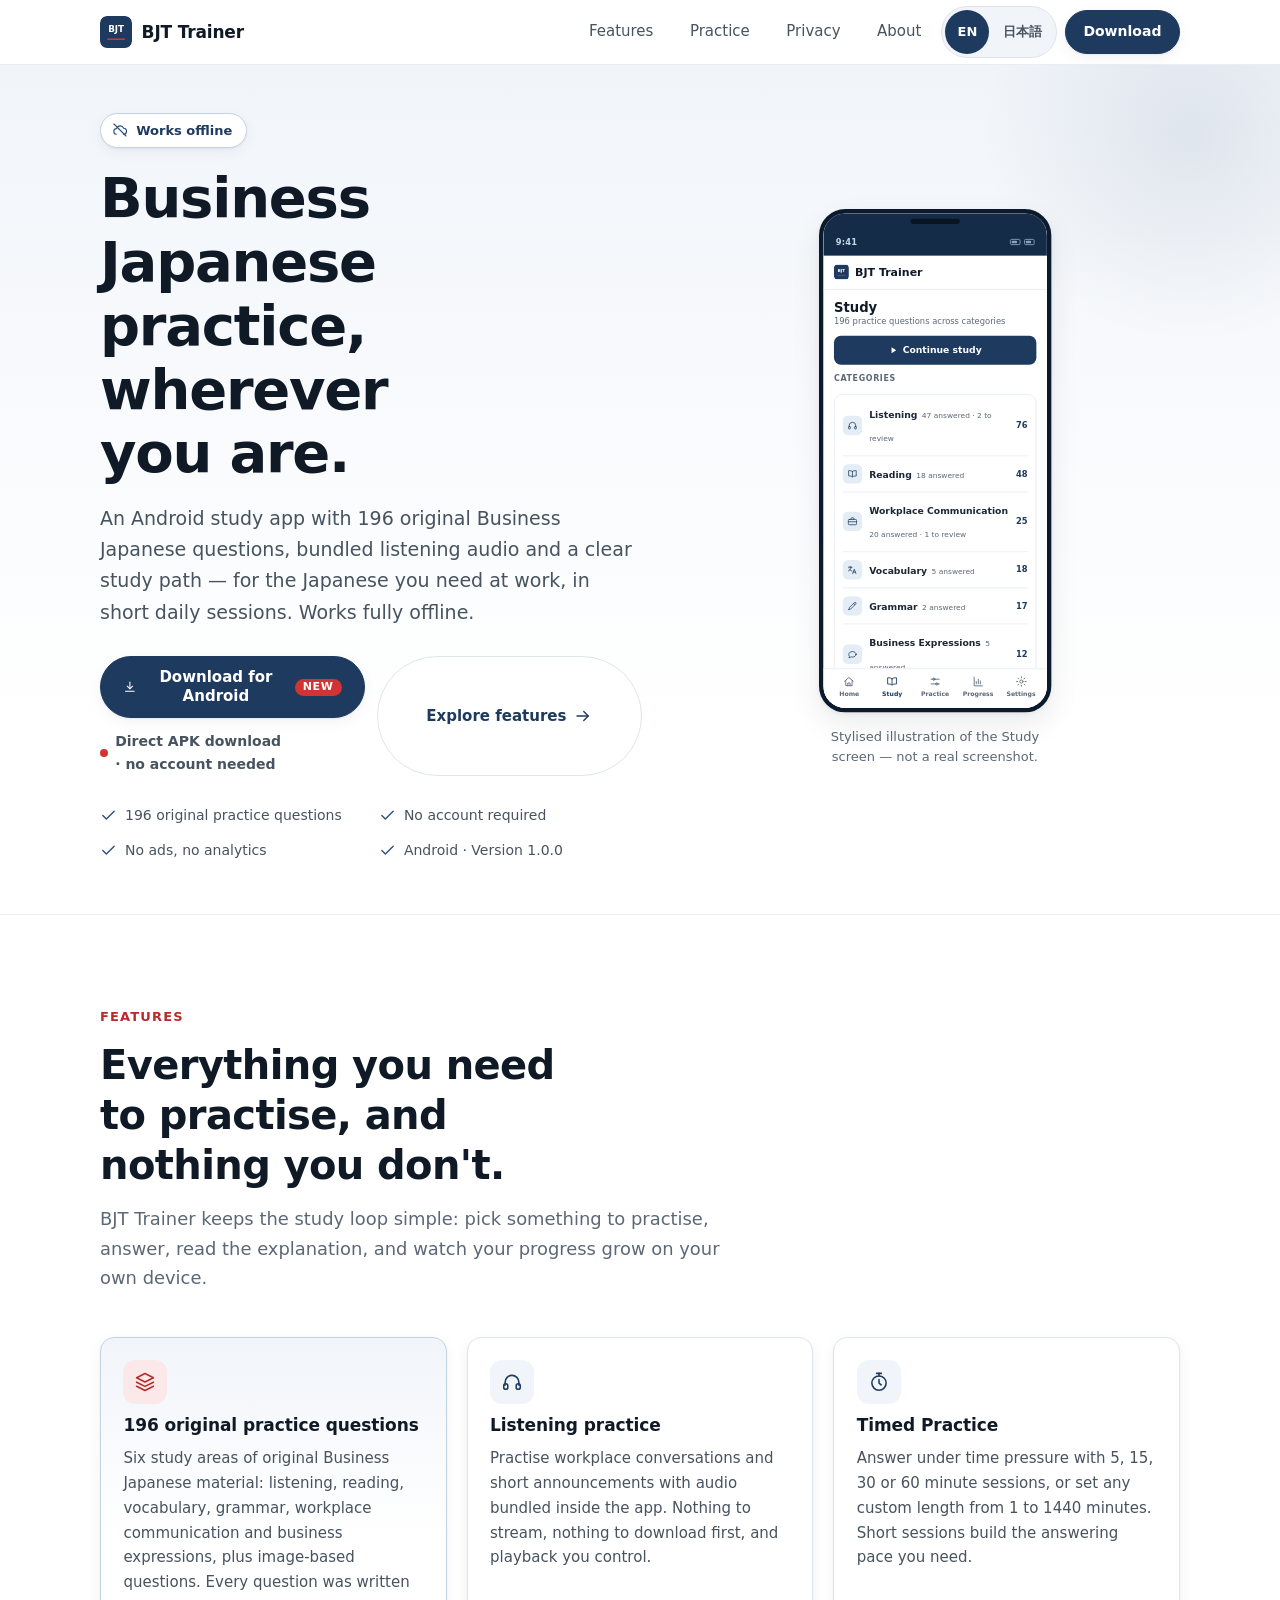
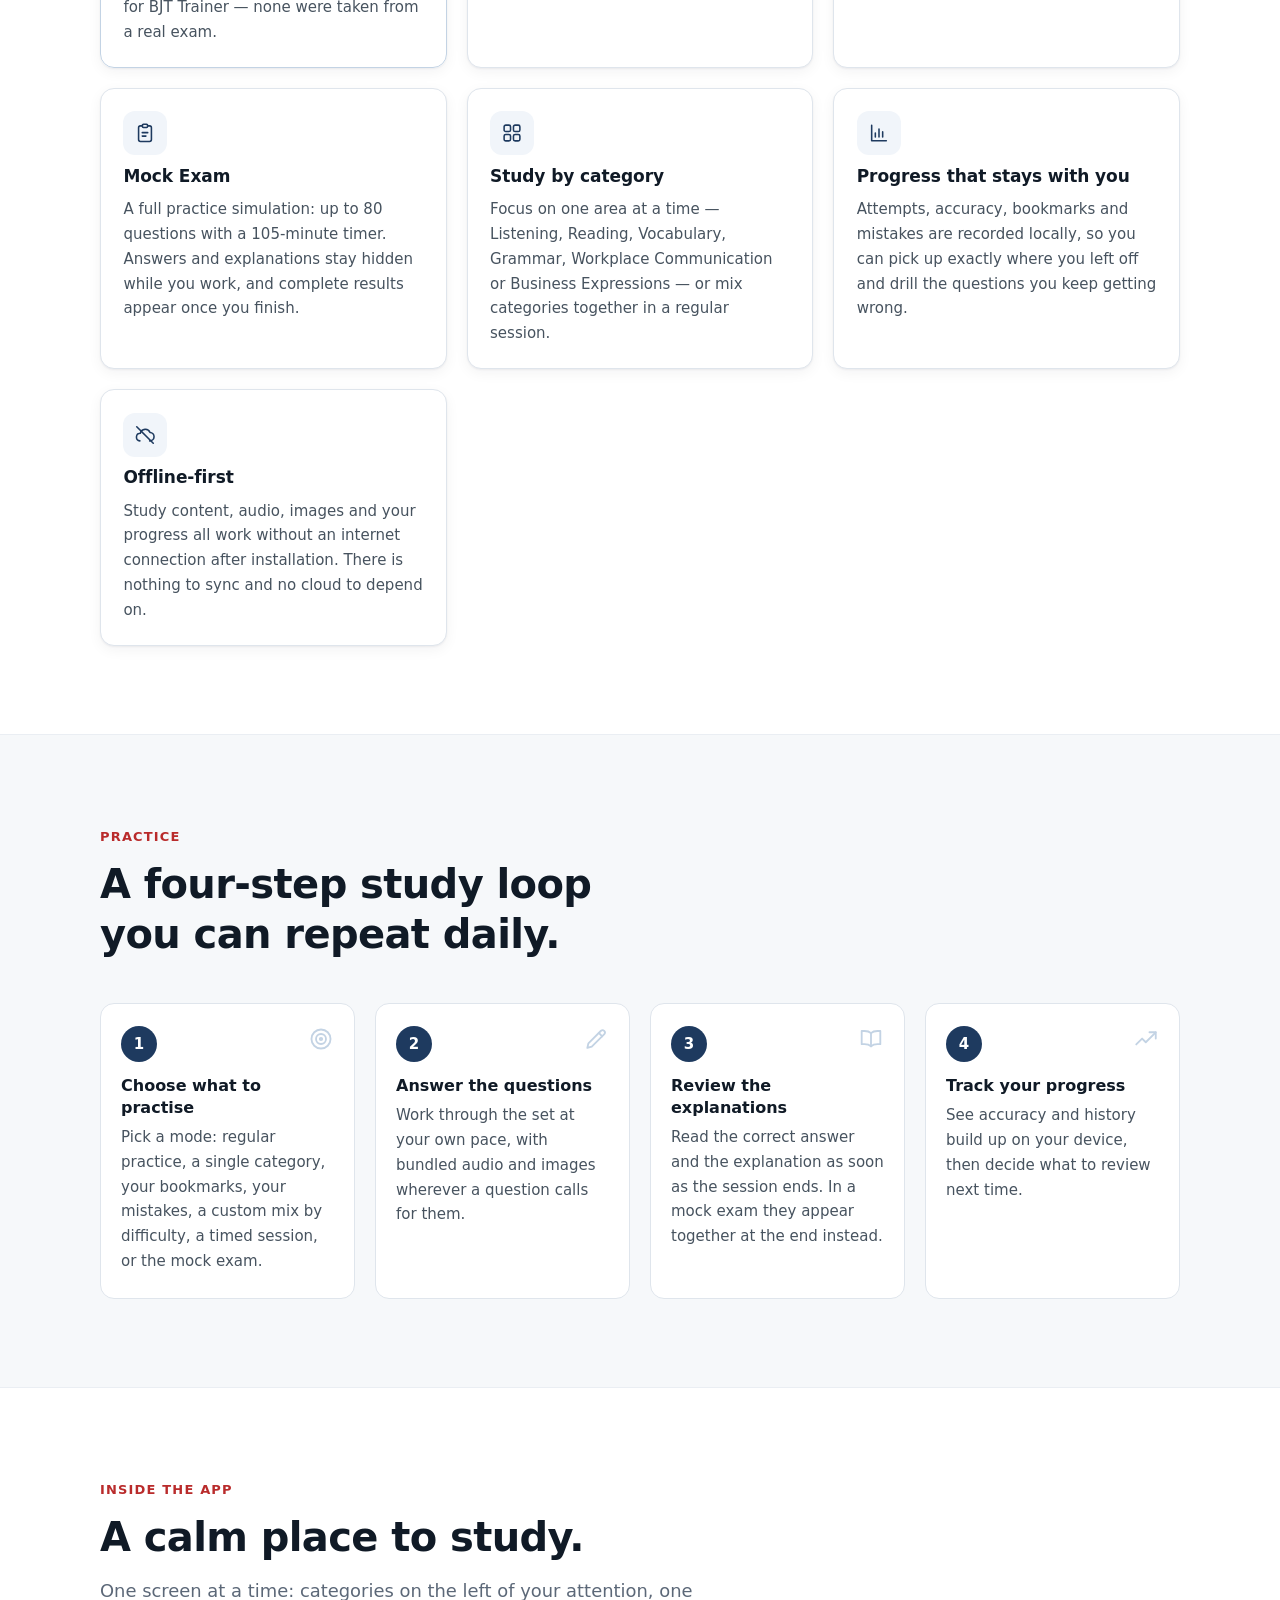
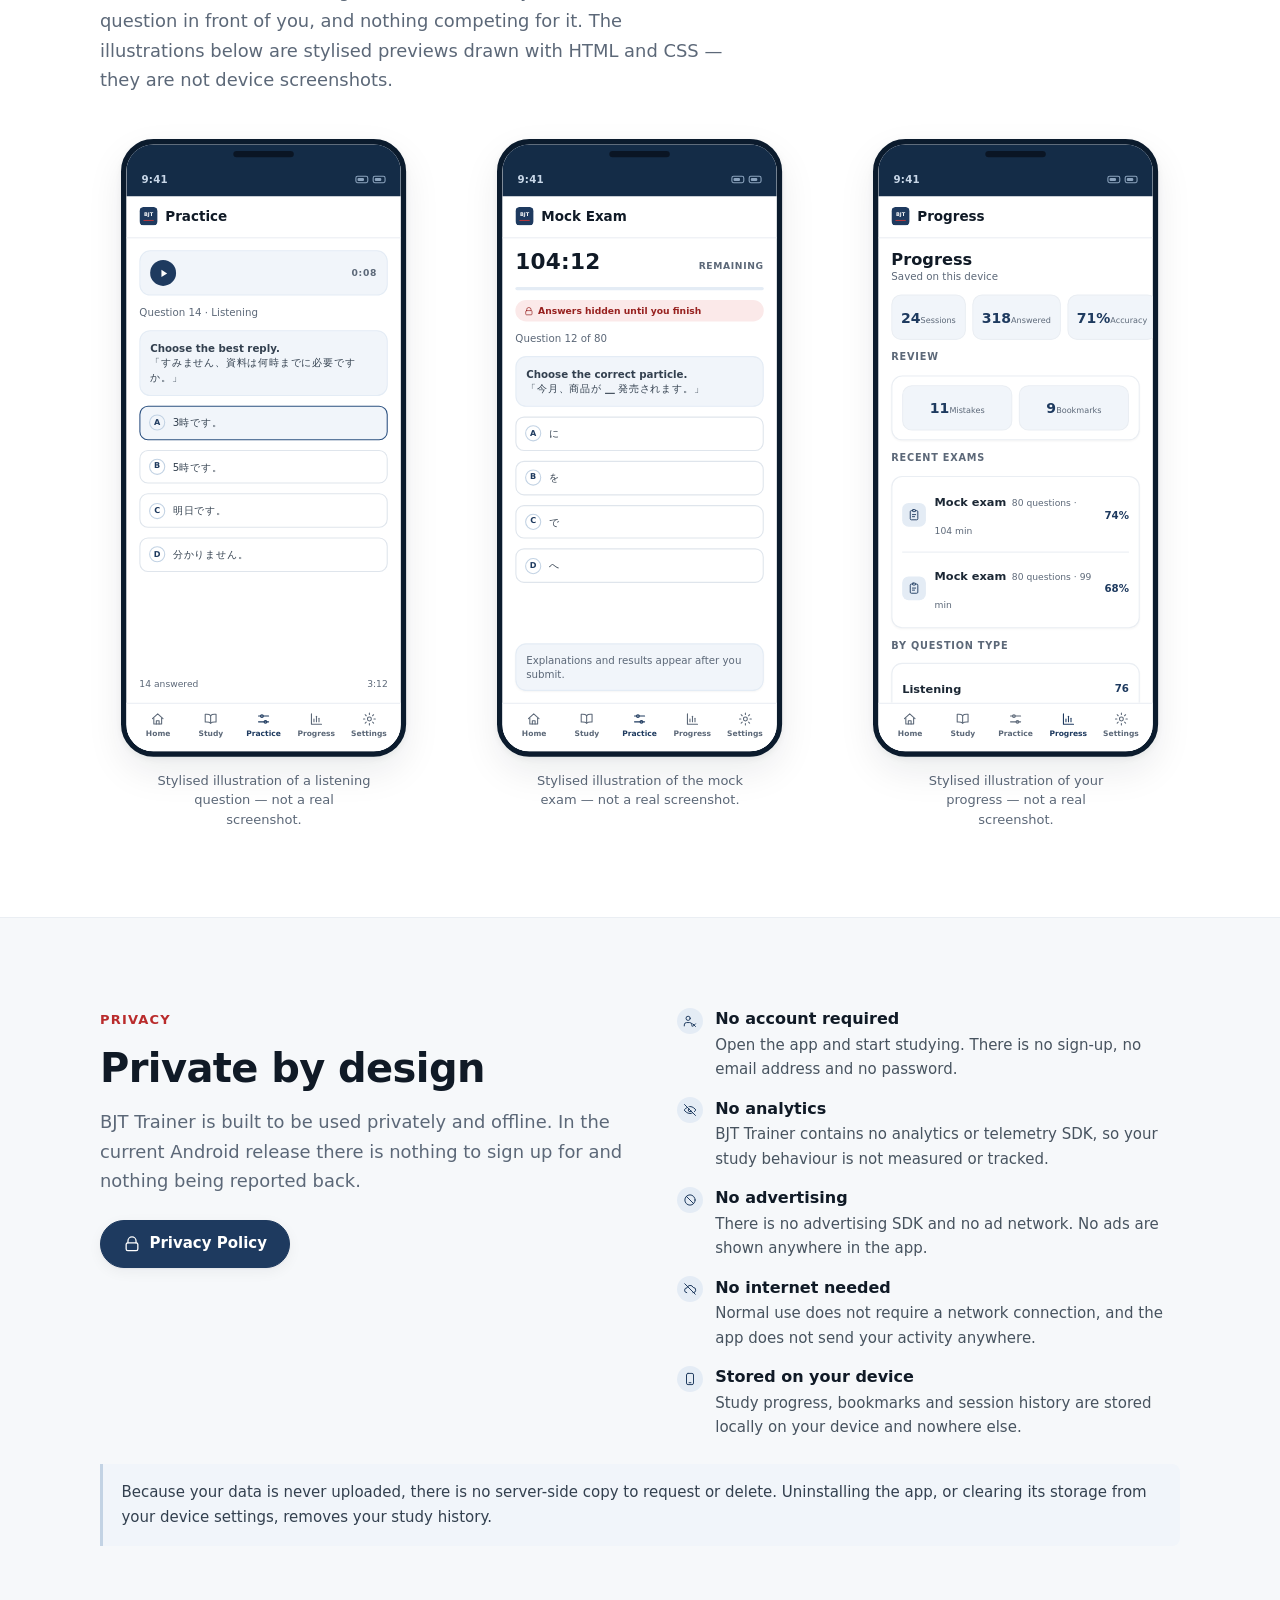
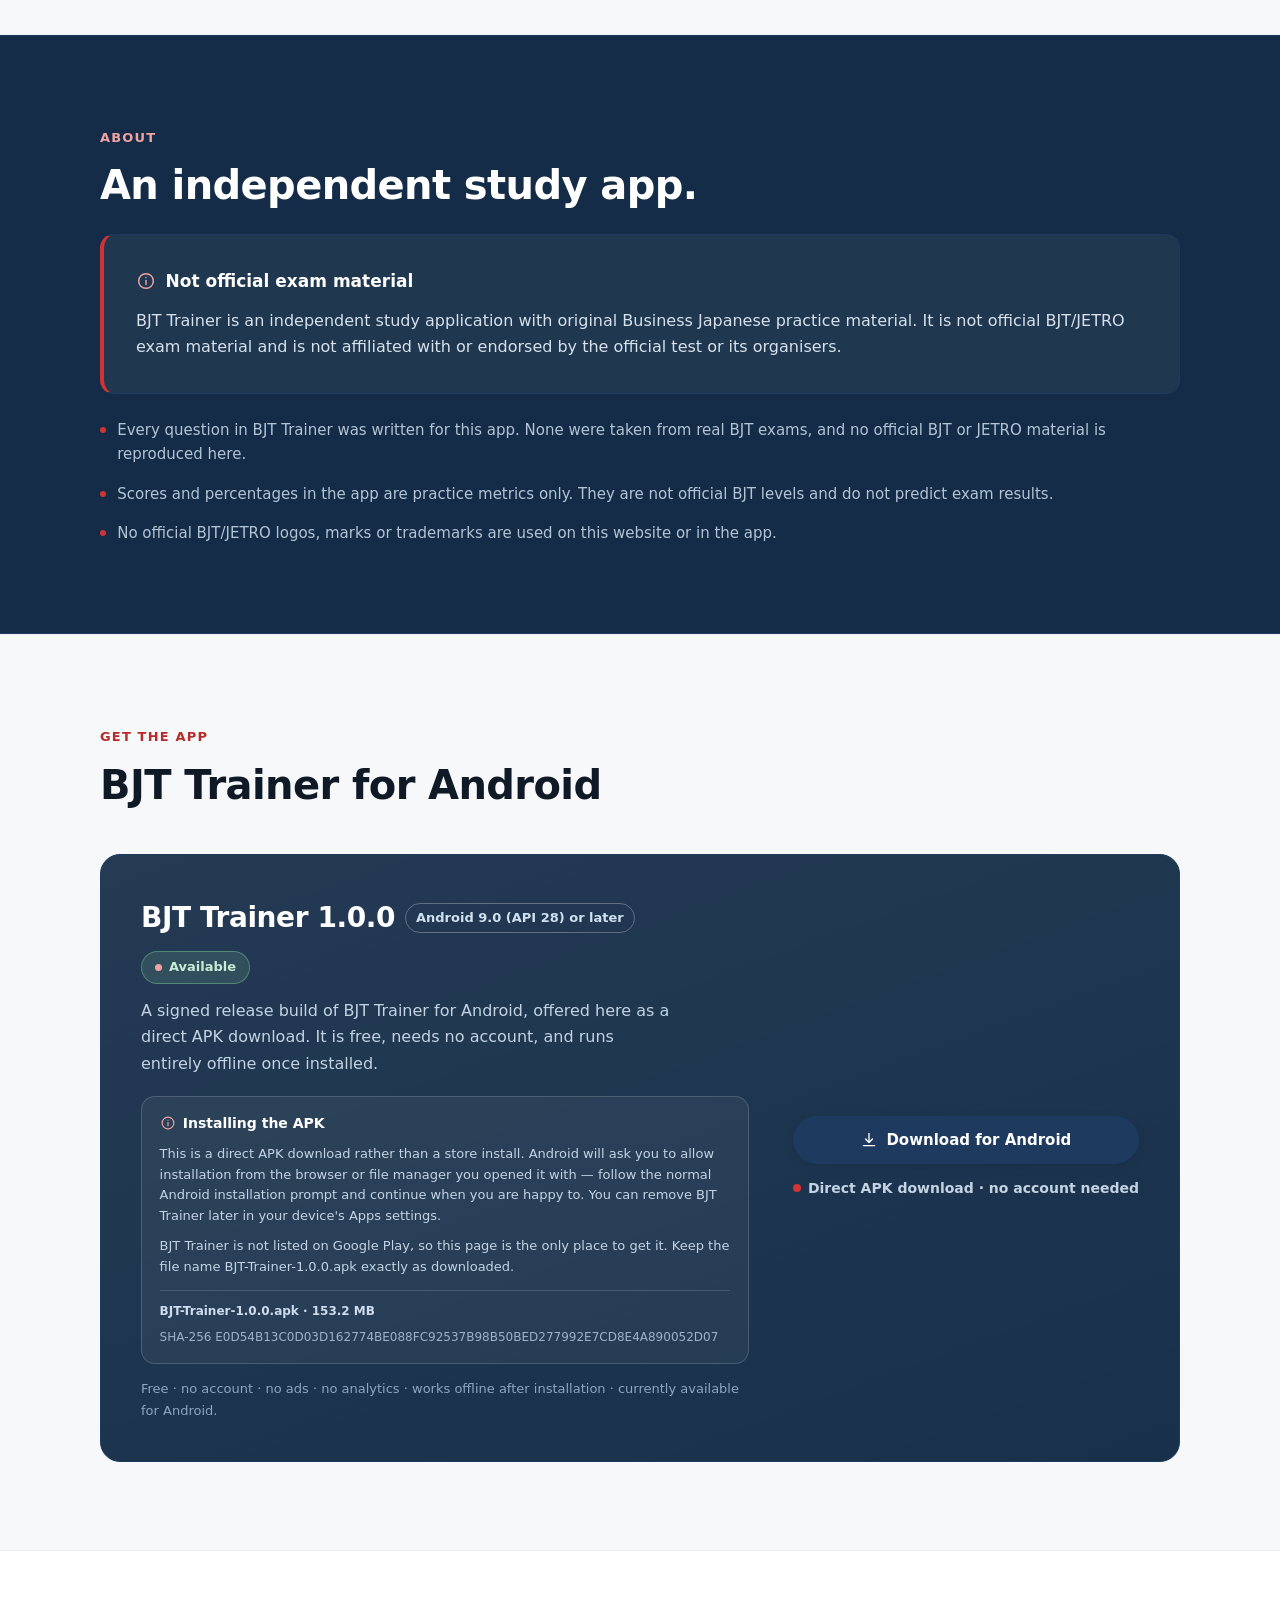
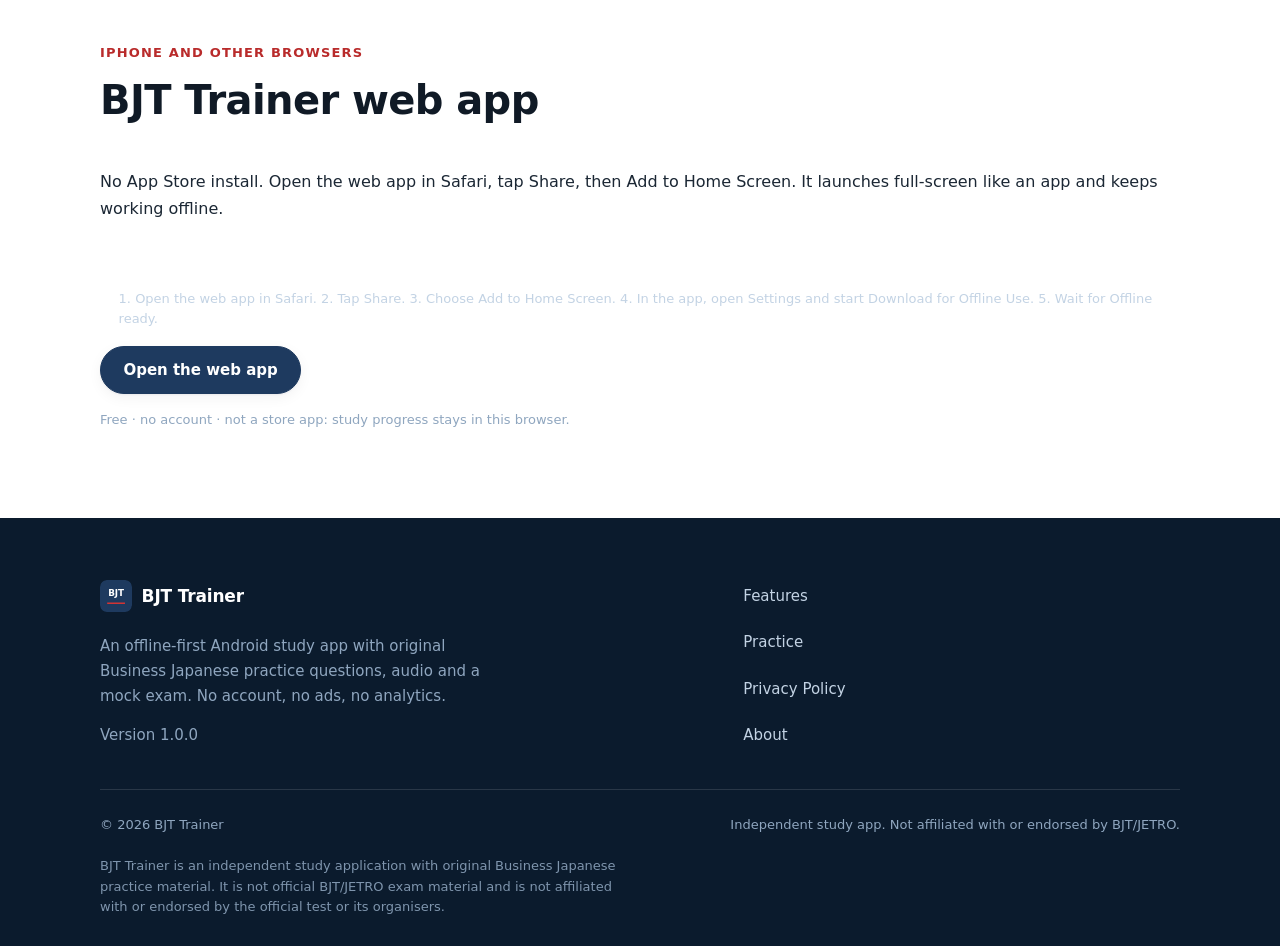
==== commit d177488b: "Deploy PWA 1.0.1: offline preparation release tools/fetch-pwa.sh pins bjt-trainer-web-1.0.1.zip (SHA" ====
--- a/index.html
+++ b/index.html
@@ -924,8 +924,8 @@
         <span class="i18n__ja">ホーム画面に追加する手順</span>
       </p>
       <p class="install-note__body">
-        <span class="i18n__en">1. Open the web app in Safari. 2. Tap Share. 3. Choose Add to Home Screen.</span>
-        <span class="i18n__ja">1. Safariでウェブアプリを開きます。2. 共有ボタンをタップします。3. 「ホーム画面に追加」を選びます。</span>
+        <span class="i18n__en">1. Open the web app in Safari. 2. Tap Share. 3. Choose Add to Home Screen. 4. In the app, open Settings and start Download for Offline Use. 5. Wait for Offline ready.</span>
+        <span class="i18n__ja">1. Safariでウェブアプリを開きます。2. 共有ボタンをタップします。3. 「ホーム画面に追加」を選びます。4. アプリの設定でダウンロードを開始します。5. 「Offline ready」と表示されるまで待ちます。</span>
       </p>
     </div>
 
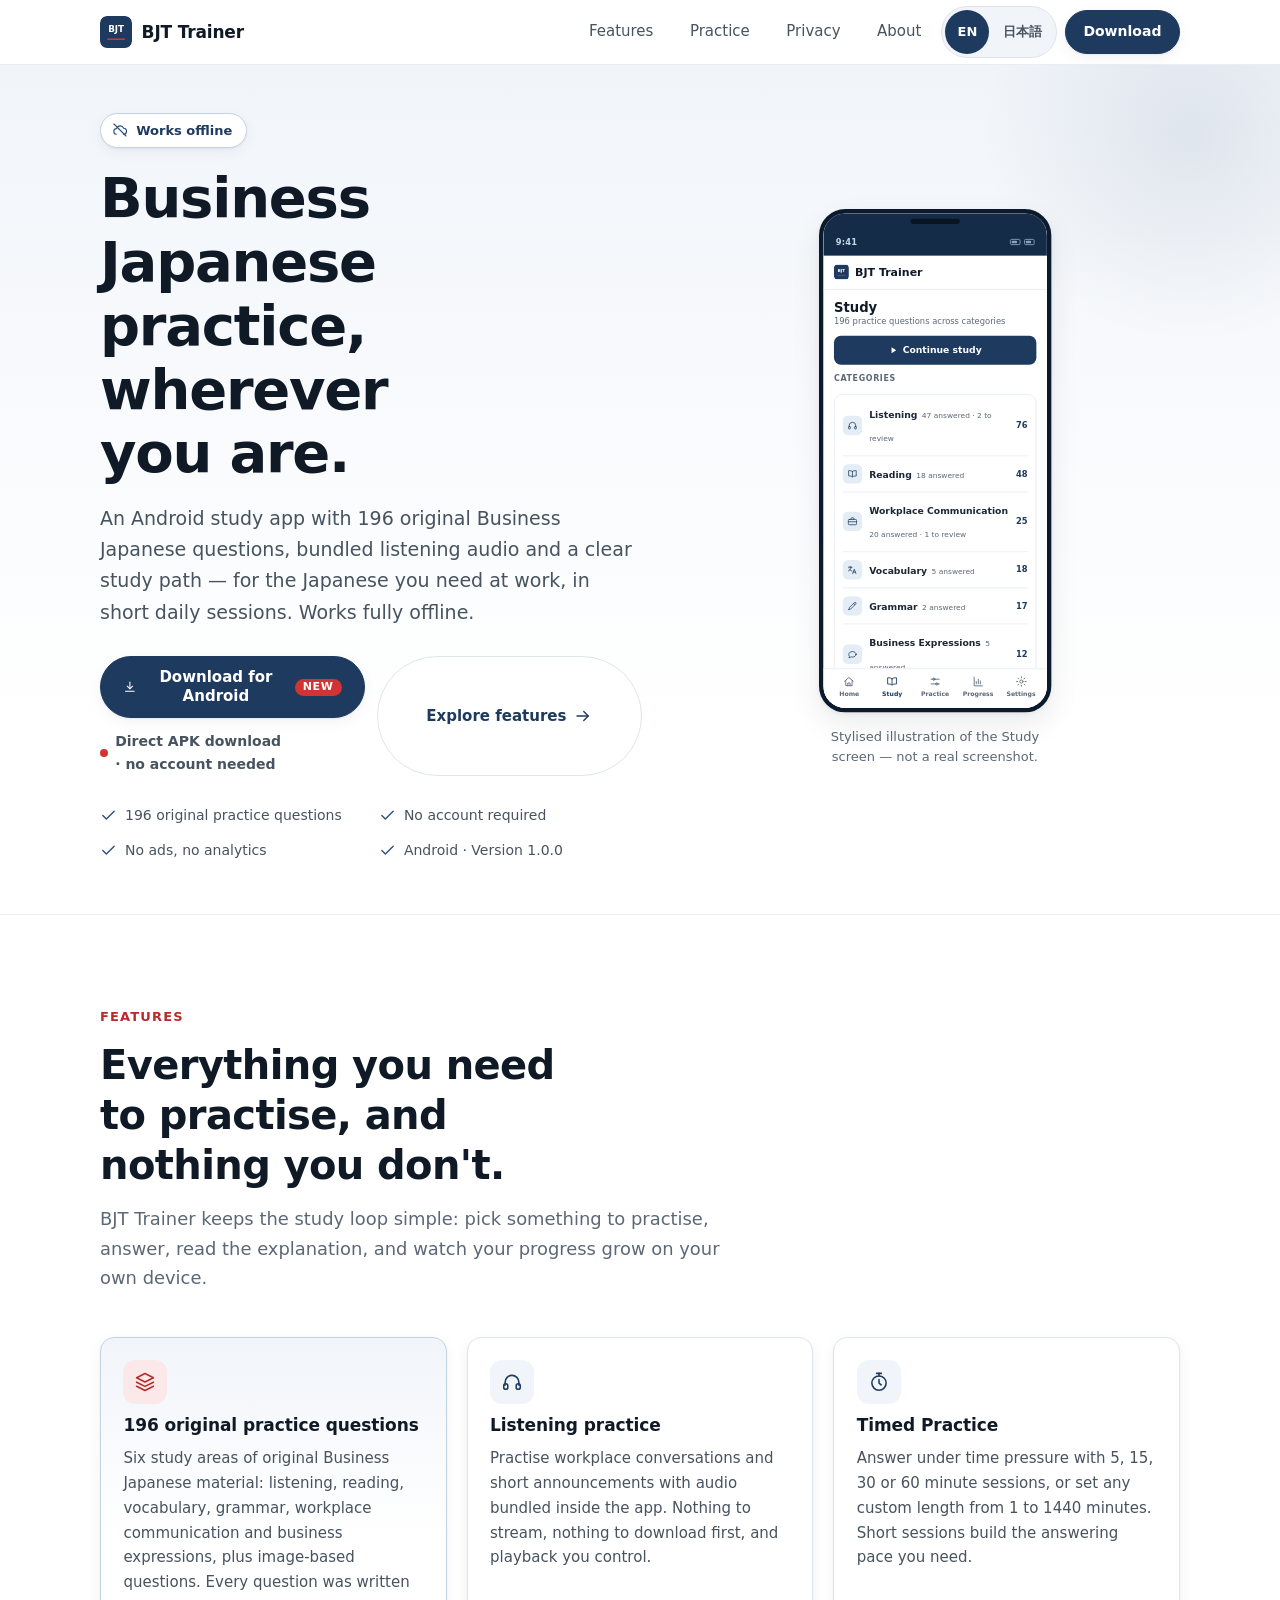
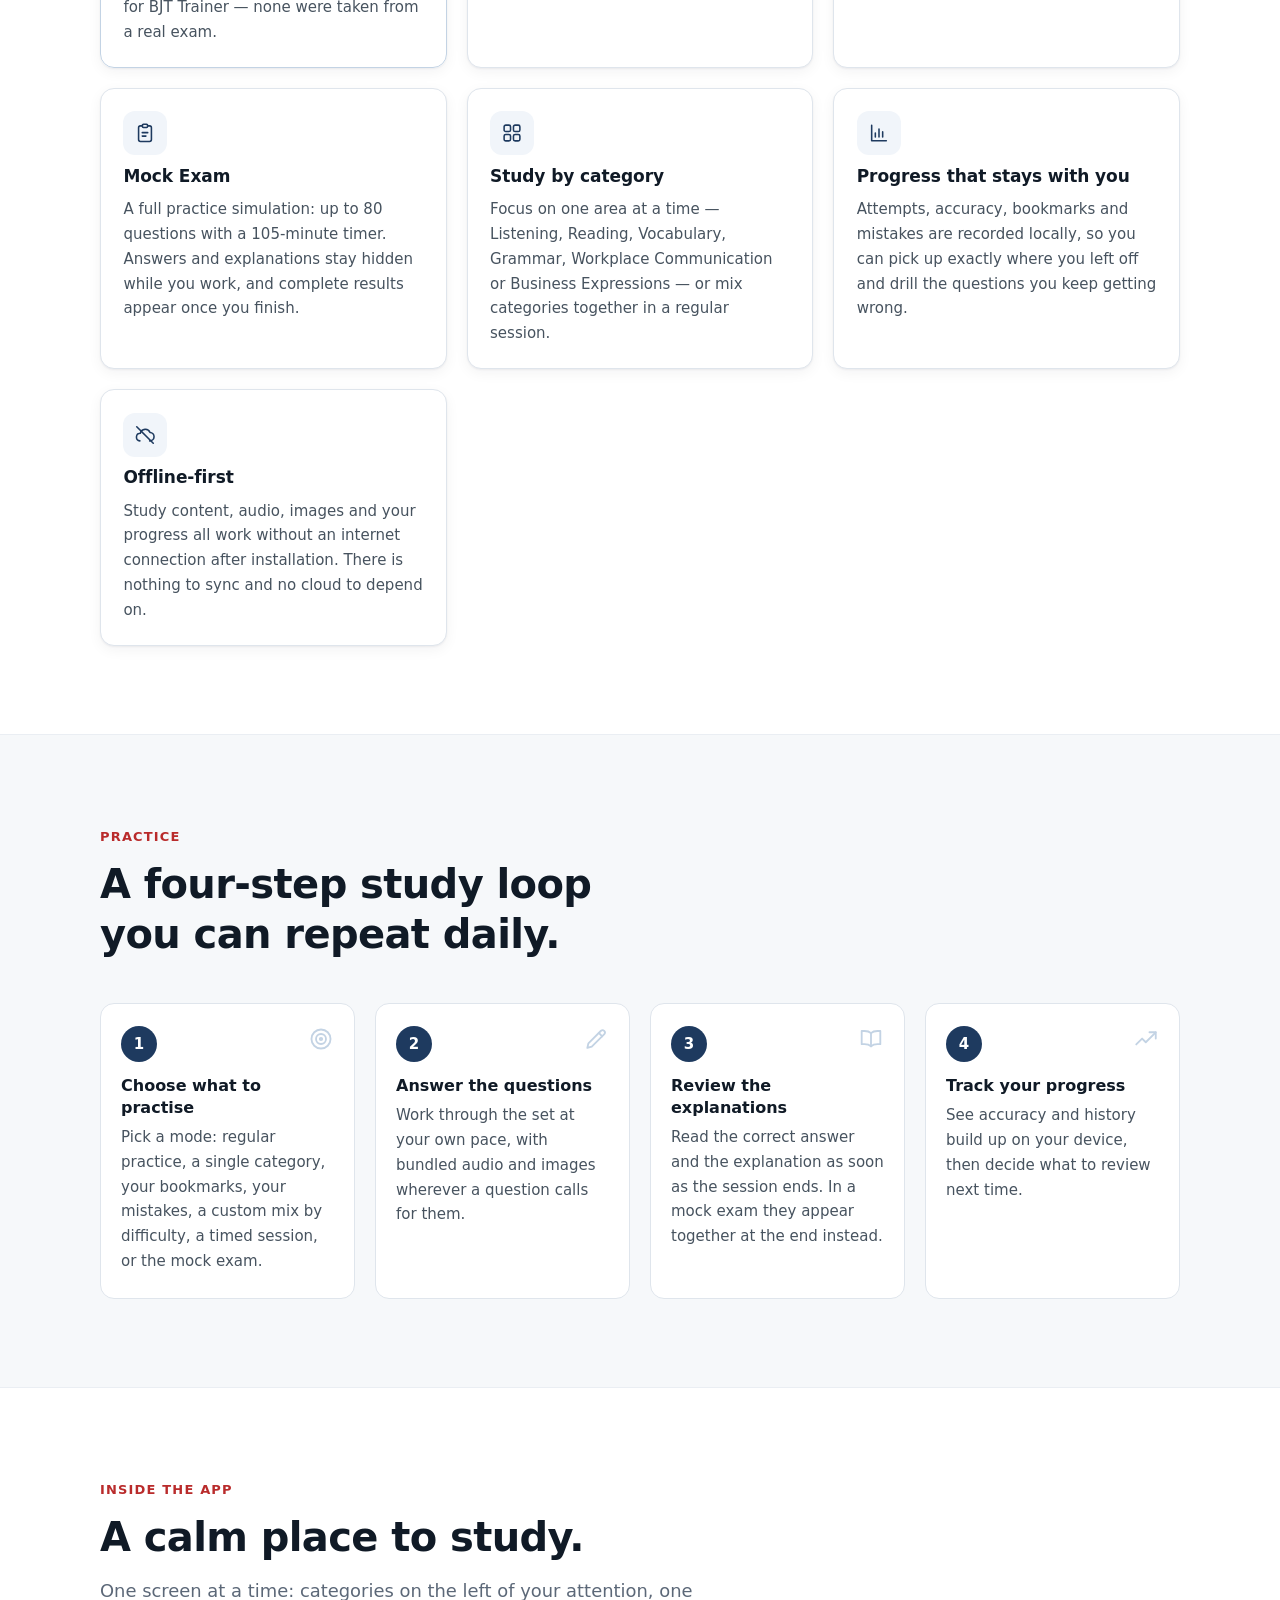
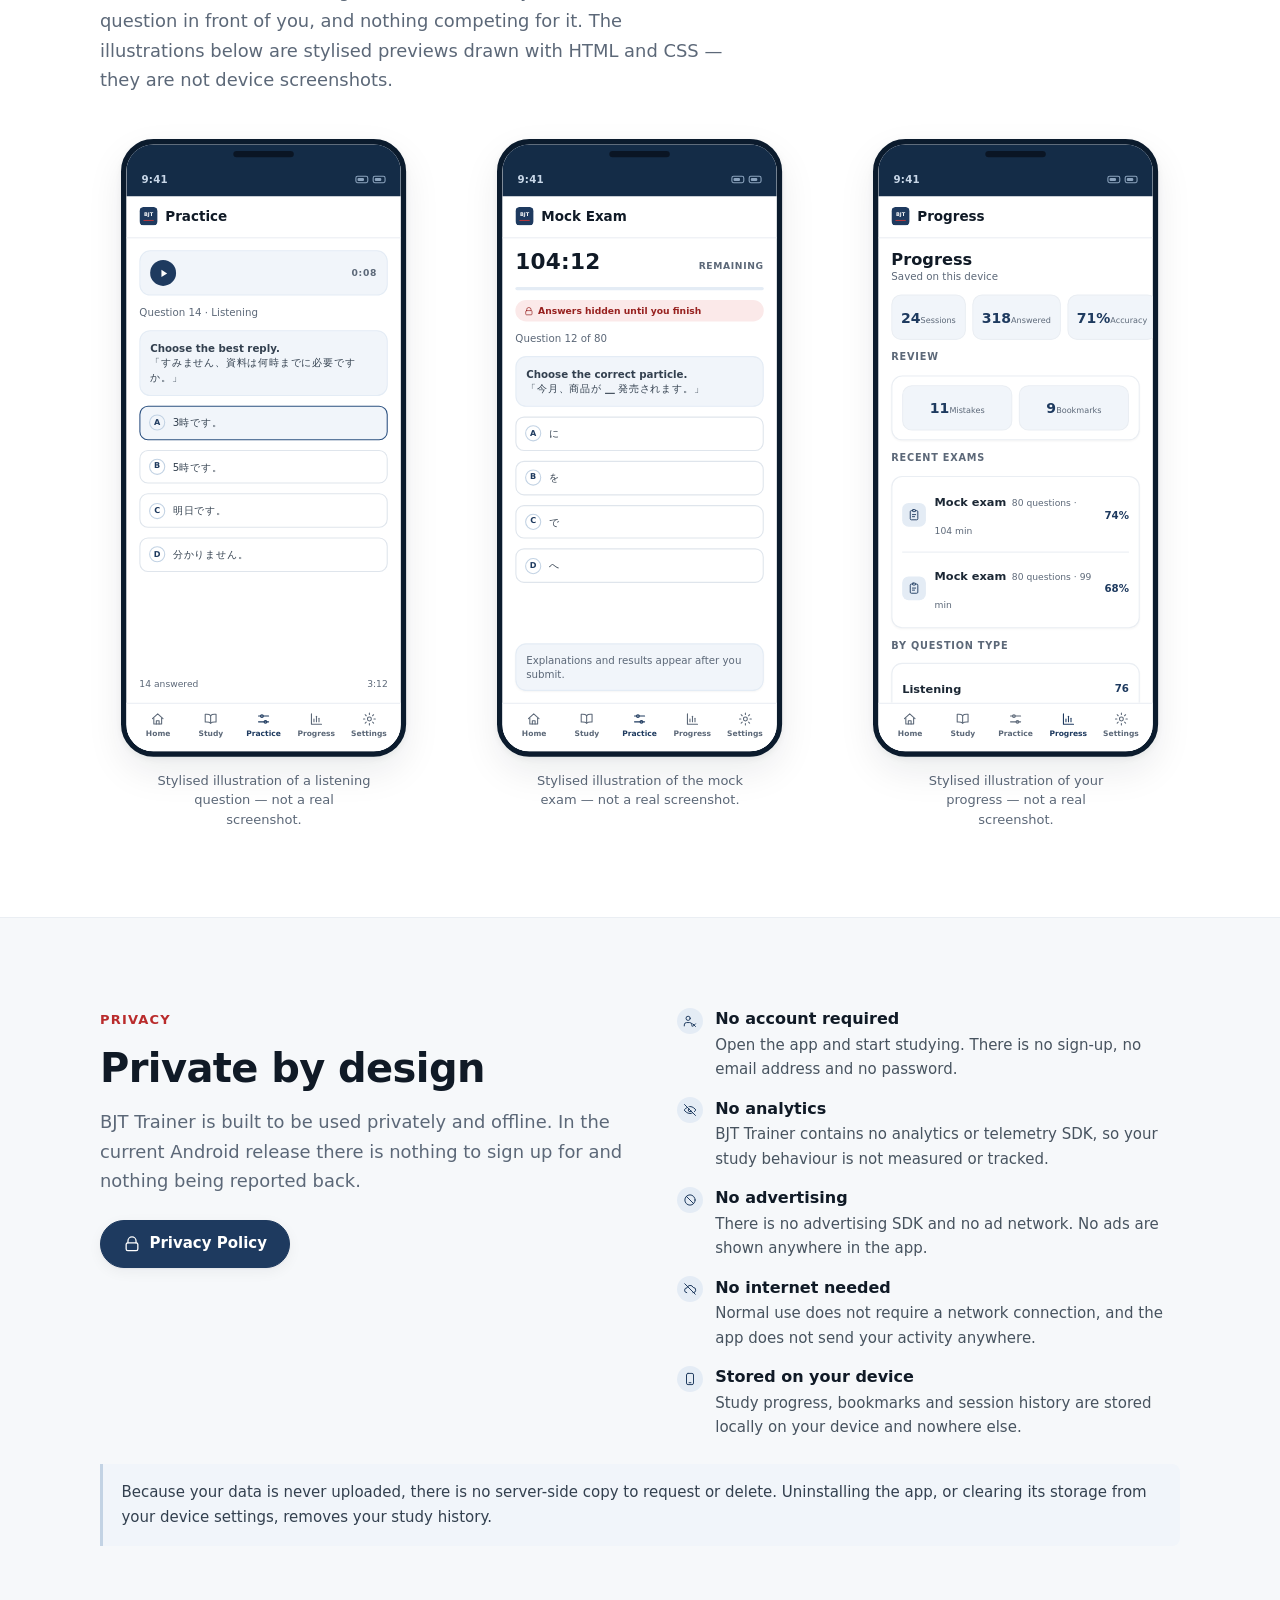
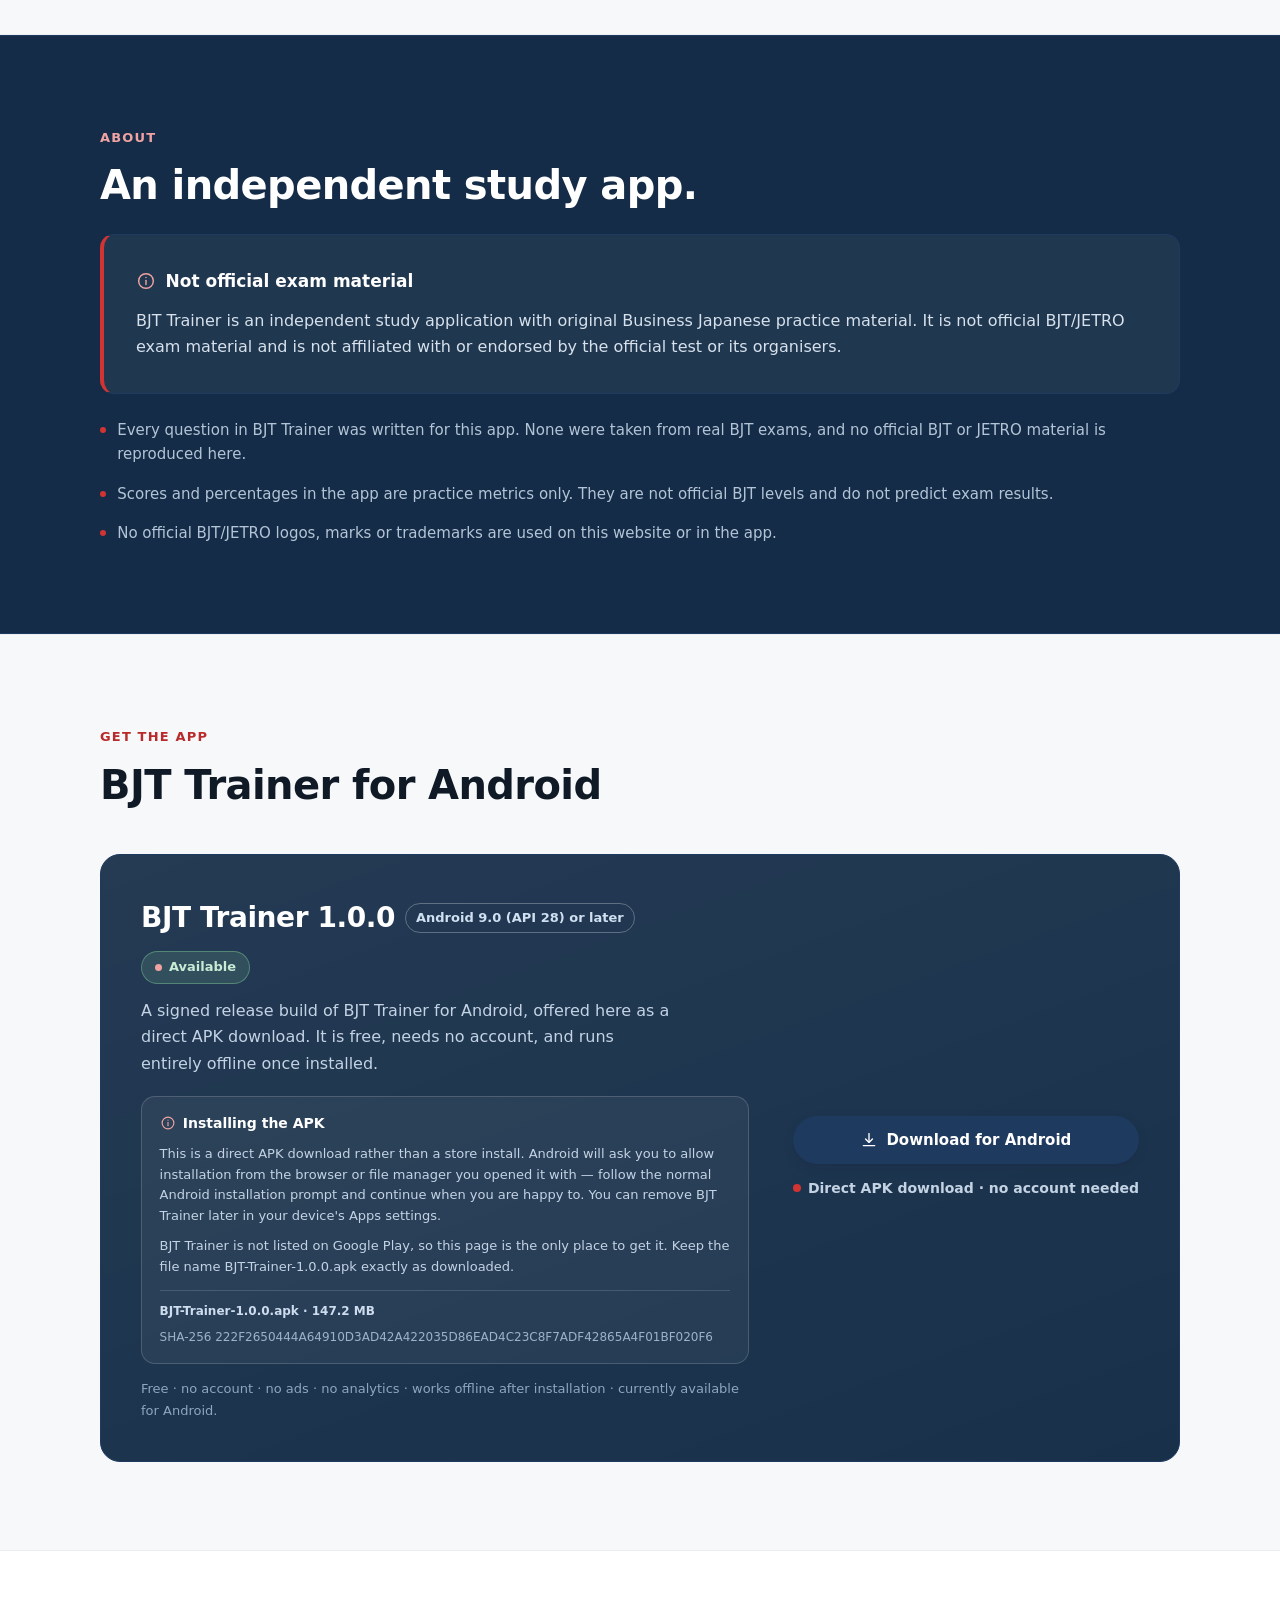
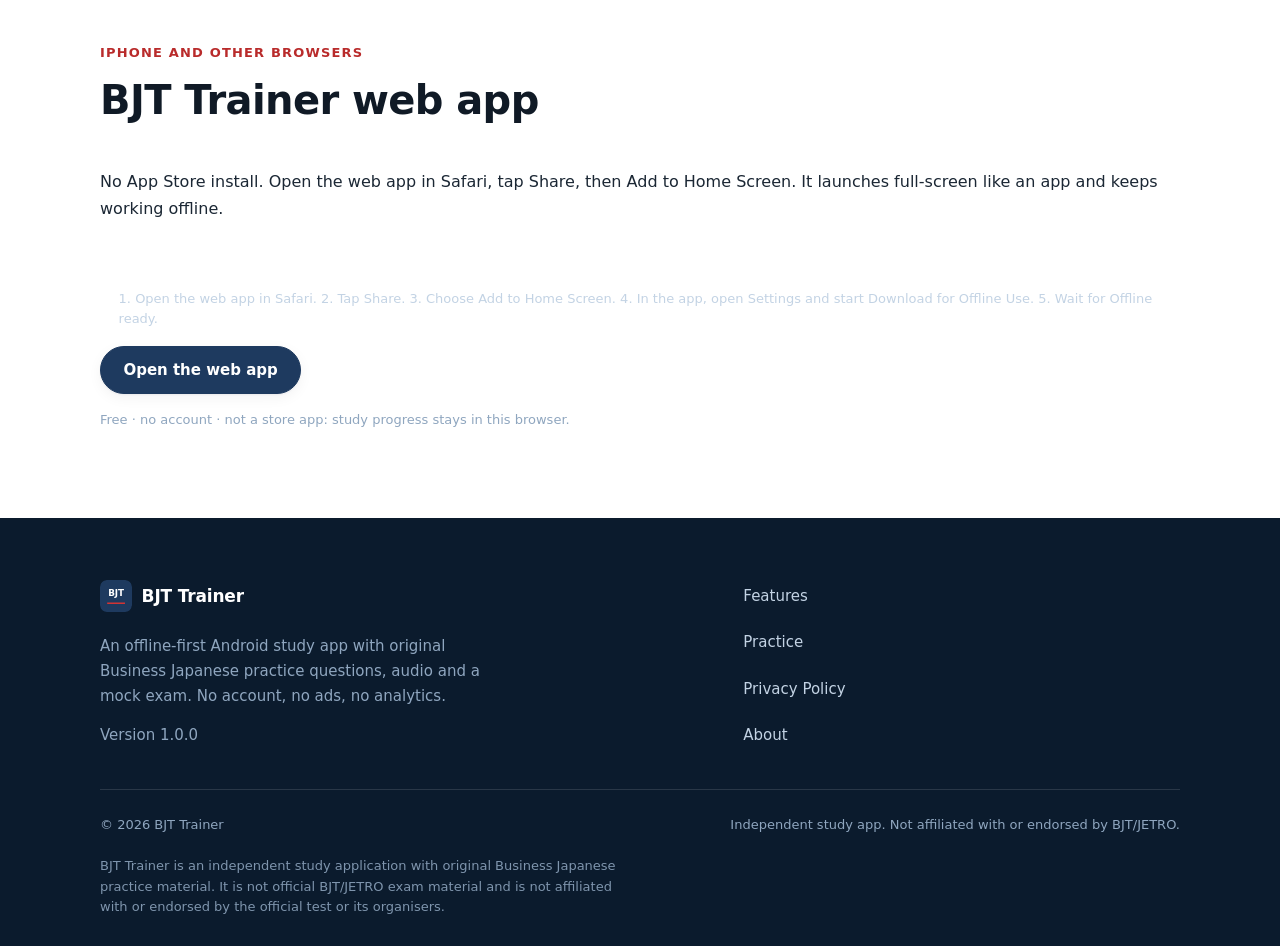
==== commit a760795f: "Stage verified 1.0.0 payload and stop the build from fetching a stale app/ The staged app/ predated " ====
--- a/index.html
+++ b/index.html
@@ -873,8 +873,8 @@
             <span class="i18n__ja">BJT Trainer は Google Play では公開していません。このページが唯一の入手方法です。ファイル名はダウンロードしたままの BJT-Trainer-1.0.0.apk のままにしてください。</span>
           </p>
           <p class="install-note__meta">
-            <span class="install-note__file">BJT-Trainer-1.0.0.apk · <span data-config="androidFileSizeLabel">153.2 MB</span></span>
-            <span class="install-note__hash">SHA-256 <span data-config="androidFileSha256">E0D54B13C0D03D162774BE088FC92537B98B50BED277992E7CD8E4A890052D07</span></span>
+            <span class="install-note__file">BJT-Trainer-1.0.0.apk · <span data-config="androidFileSizeLabel">147.2 MB</span></span>
+            <span class="install-note__hash">SHA-256 <span data-config="androidFileSha256">222F2650444A64910D3AD42A422035D86EAD4C23C8F7ADF42865A4F01BF020F6</span></span>
           </p>
         </div>
 
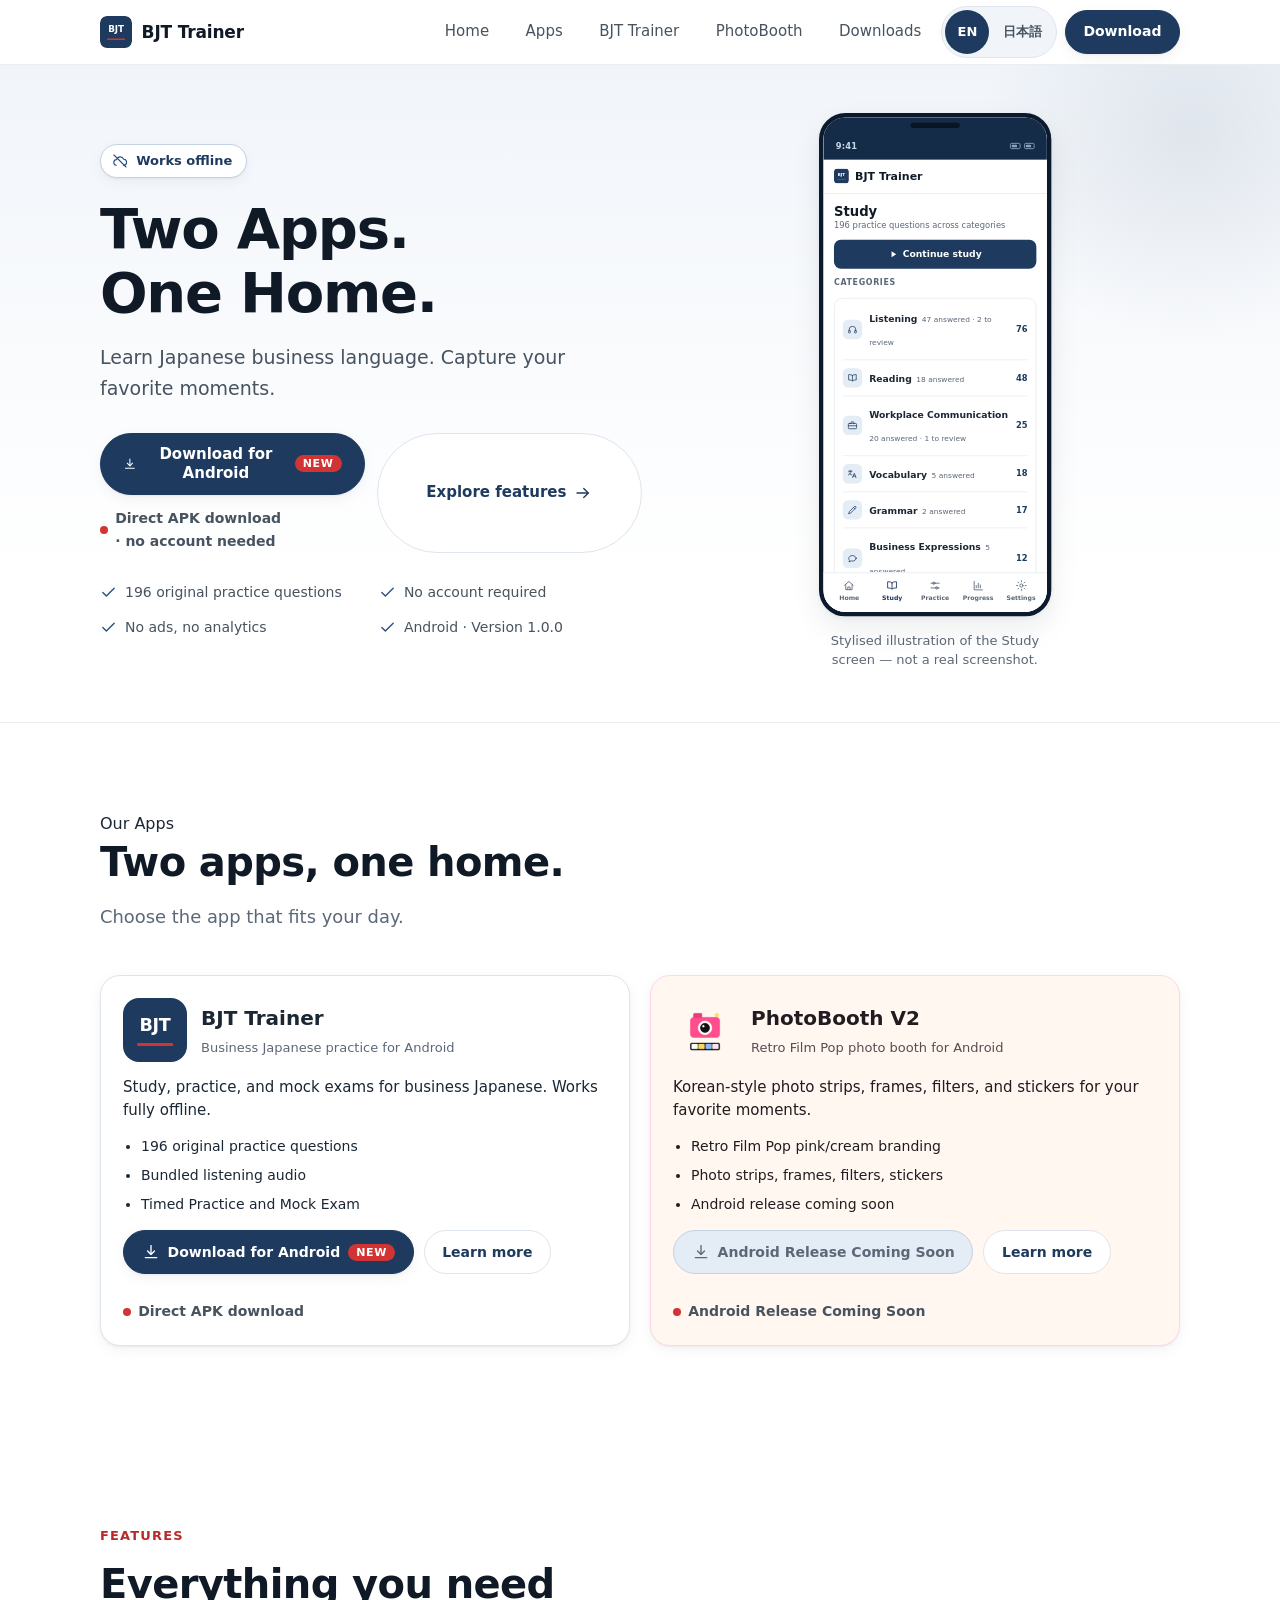
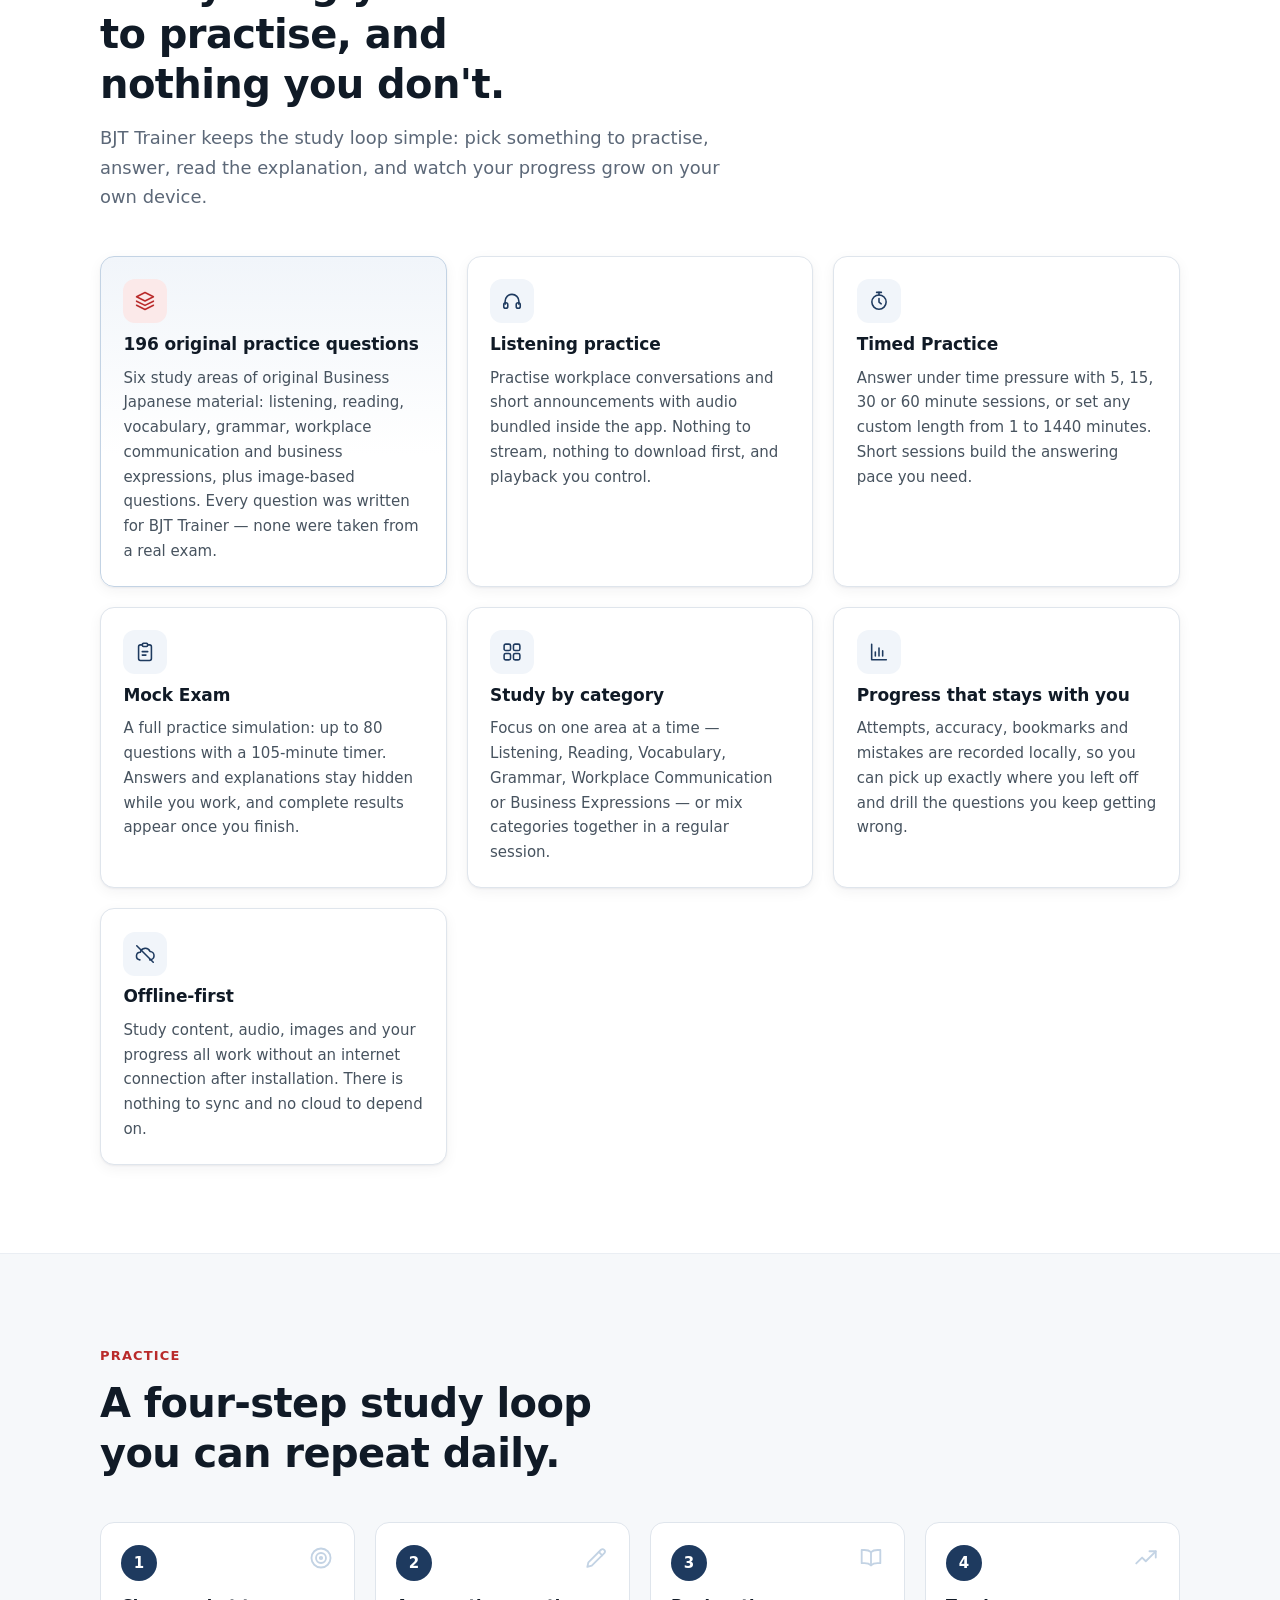
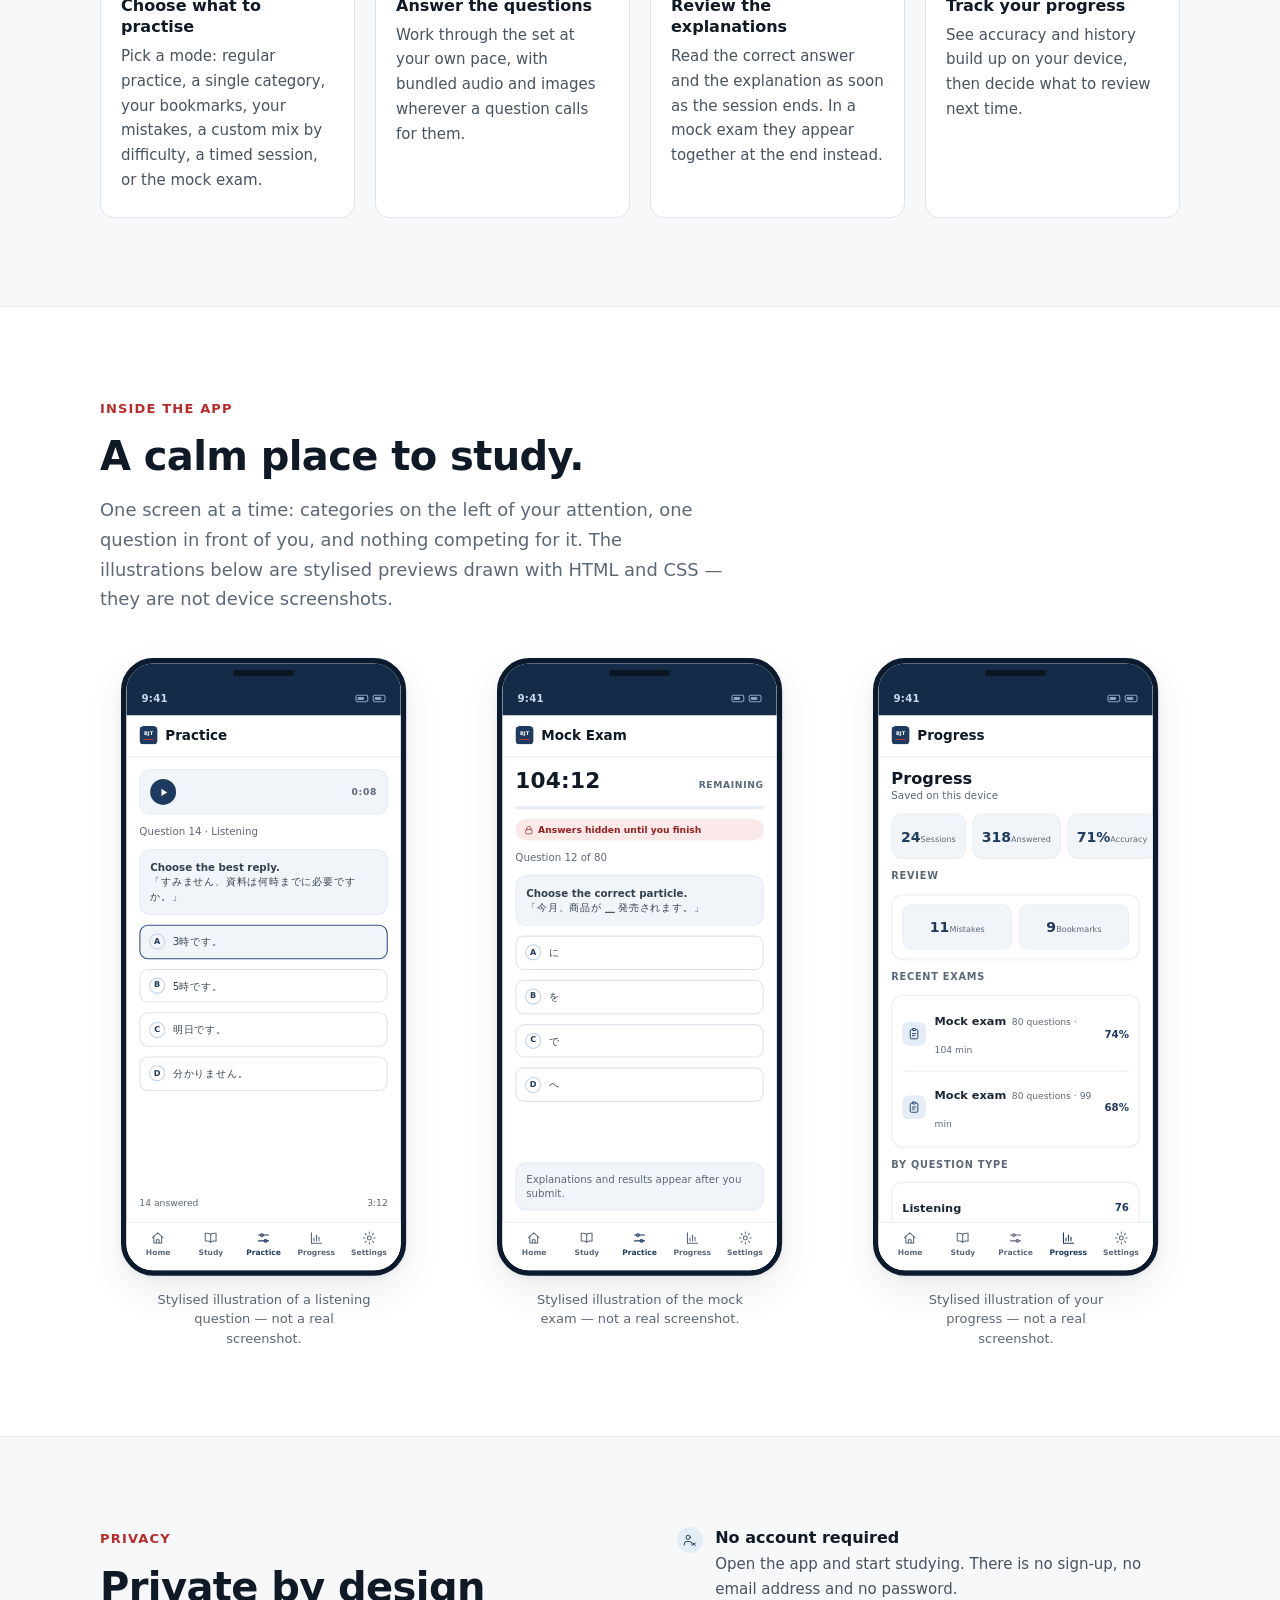
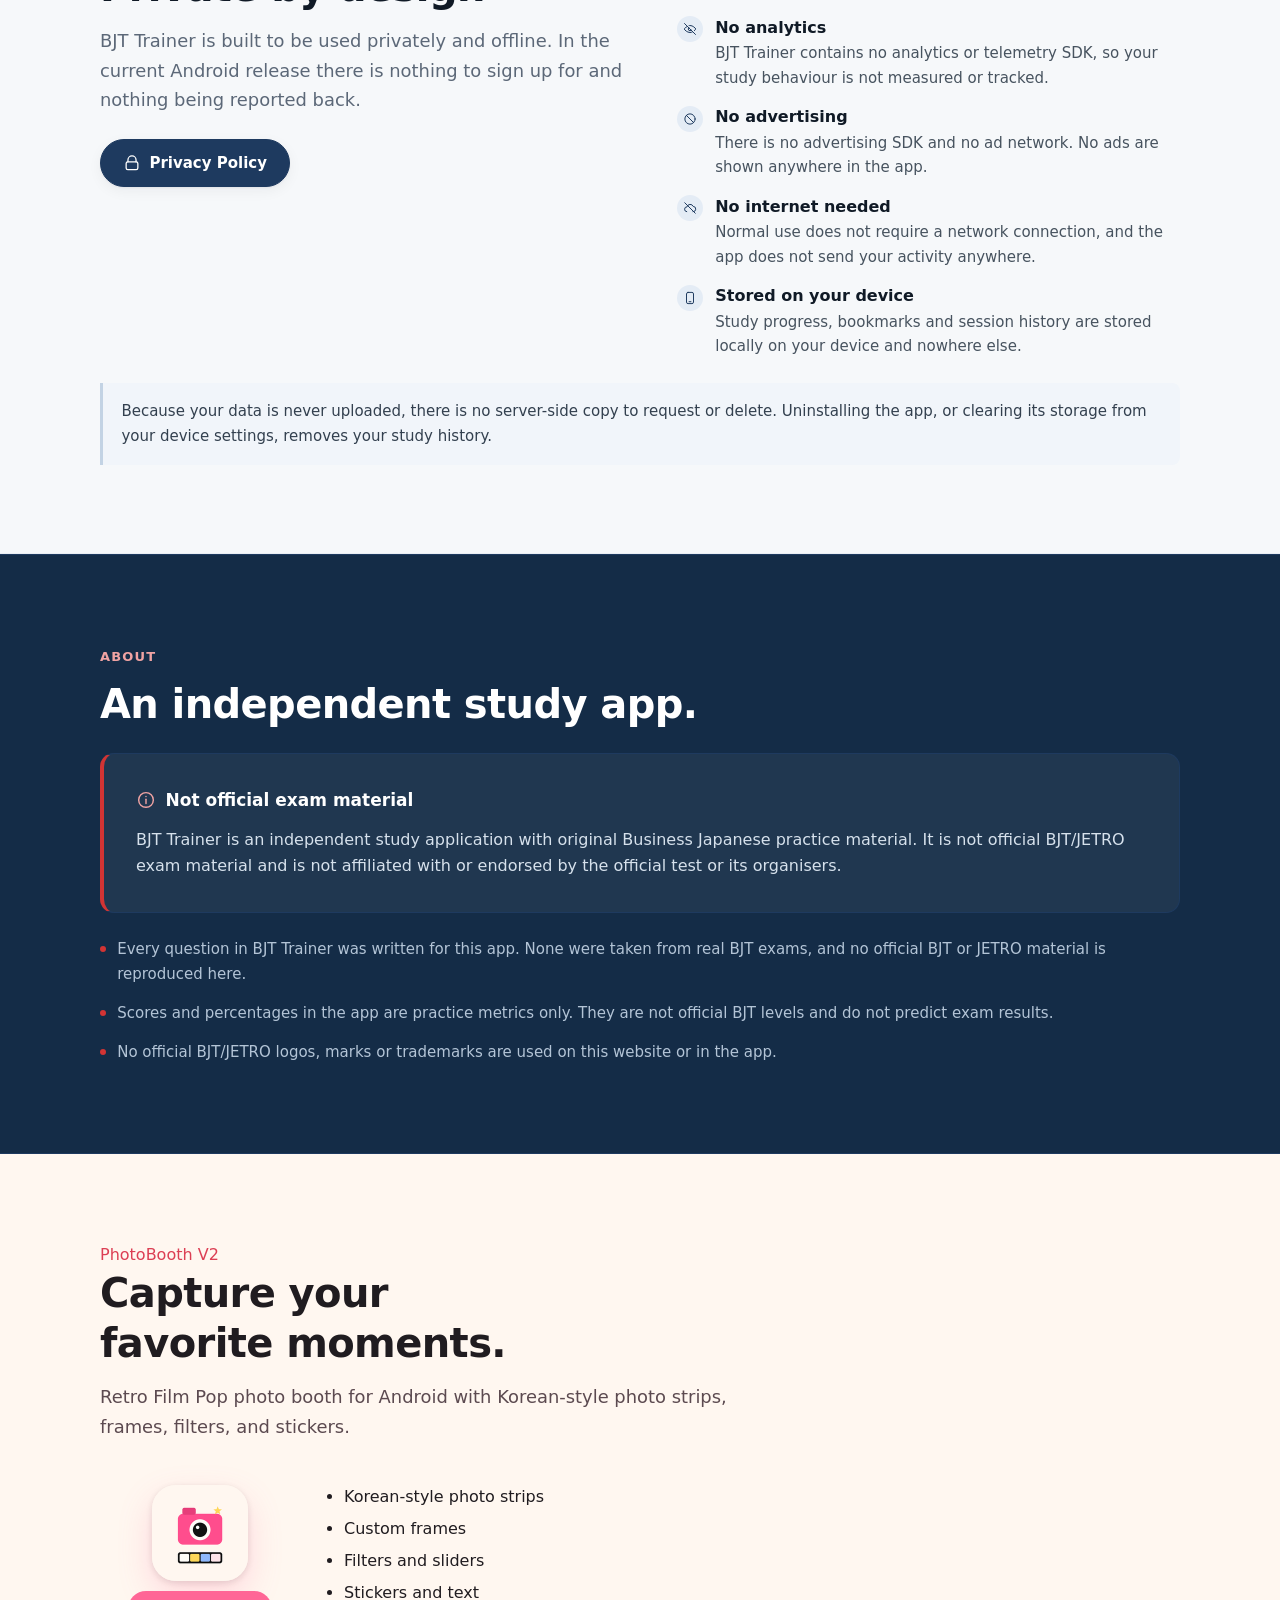
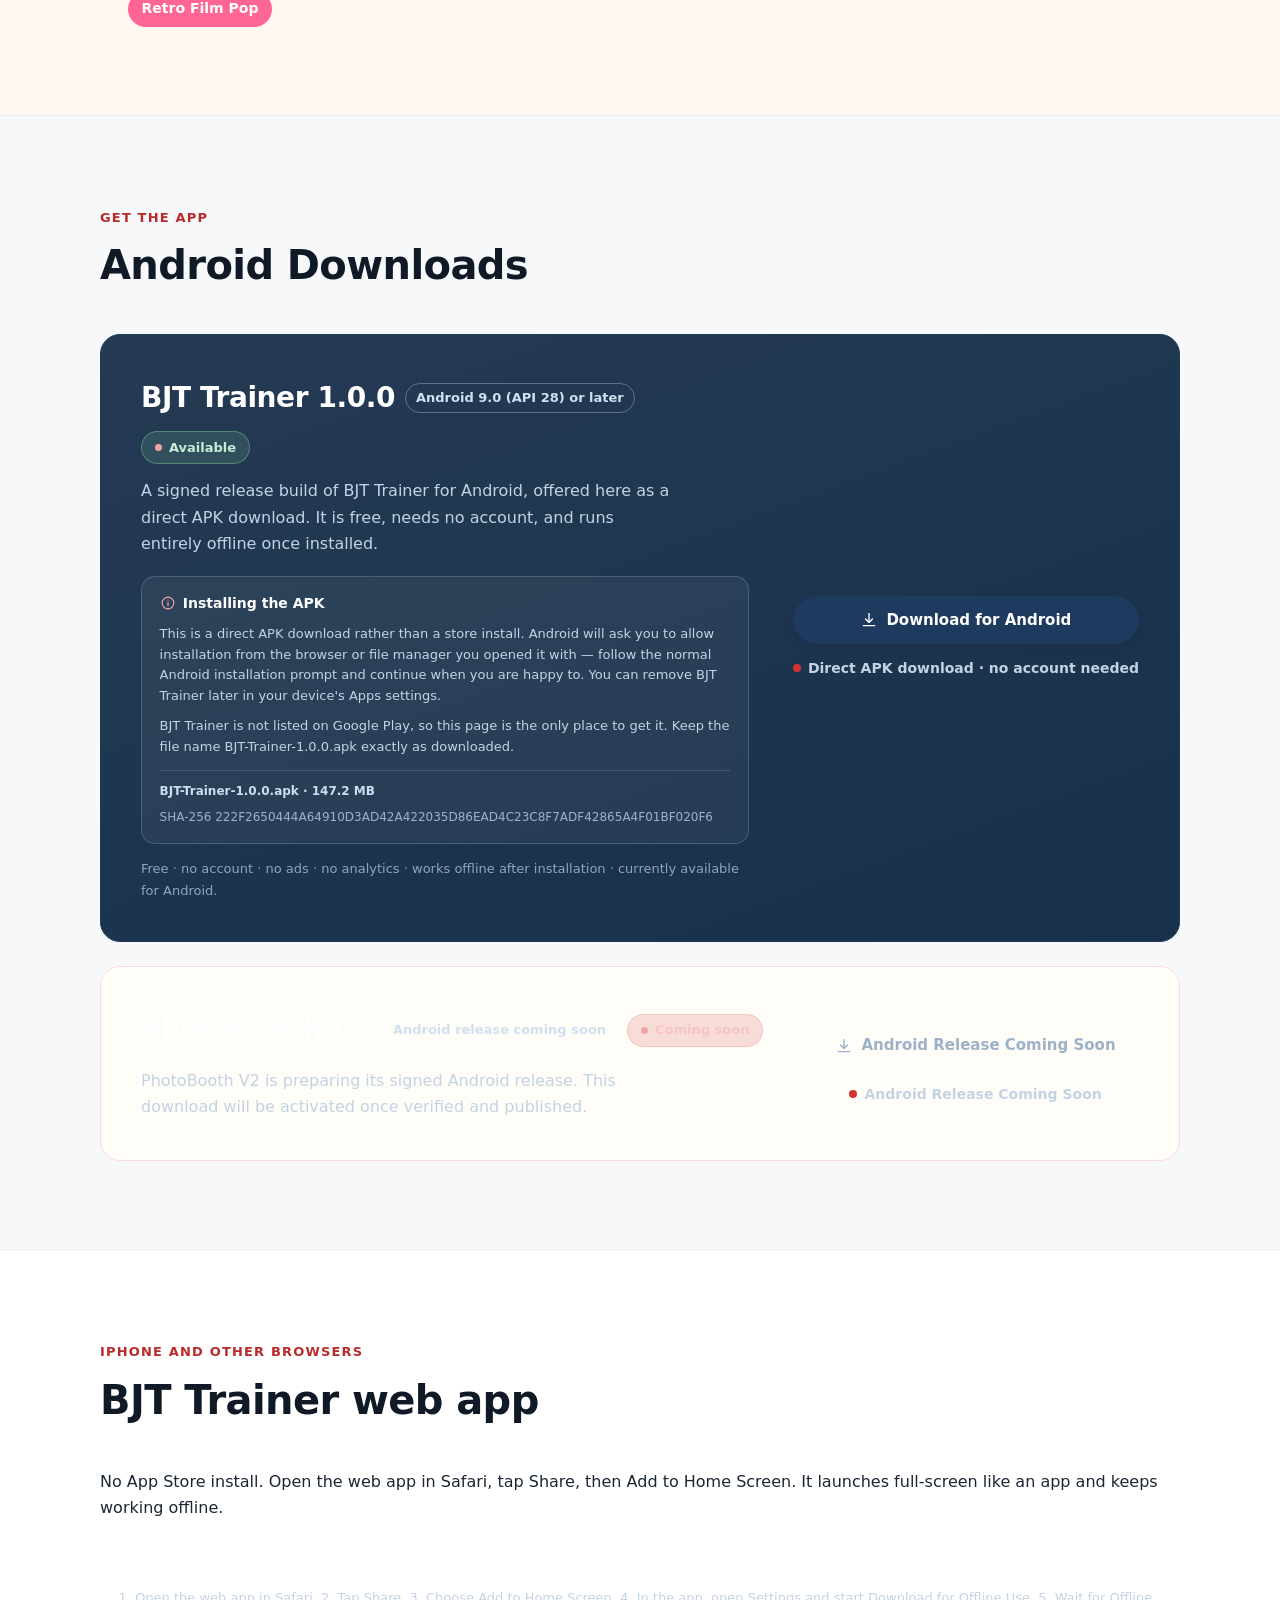
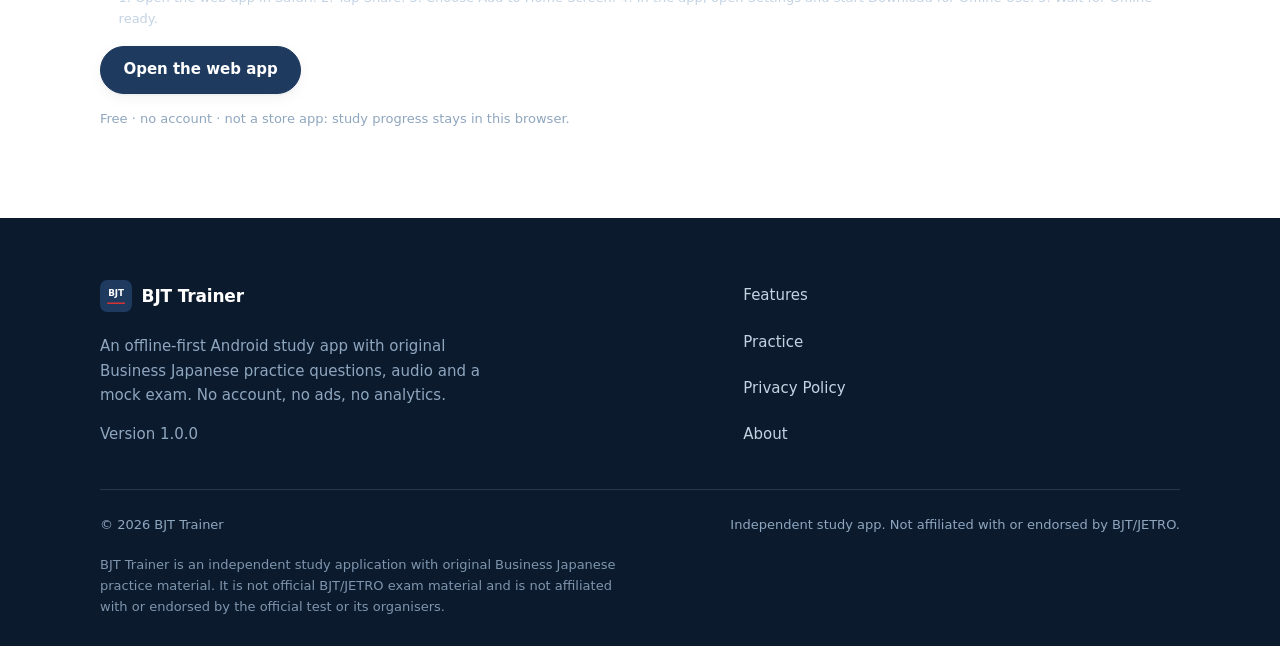
==== commit 49f482fc: "Checkpoint 7: integrate BJT Trainer and PhotoBooth V2 into website" ====
--- a/index.html
+++ b/index.html
@@ -3,8 +3,8 @@
 <head>
 <meta charset="utf-8">
 <meta name="viewport" content="width=device-width, initial-scale=1, viewport-fit=cover">
-<title>BJT Trainer 1.0.0 — Business Japanese practice for Android</title>
-<meta name="description" content="BJT Trainer is an offline-first Android study app with 196 original Business Japanese practice questions, bundled listening audio, Timed Practice and a Mock Exam. No account, no ads, no analytics.">
+<title>Two Apps. One Home.</title>
+<meta name="description" content="Two Apps. One Home. BJT Trainer teaches Japanese business language with mock exams; PhotoBooth V2 is a Retro Film Pop photo booth for Android.">
 <meta name="theme-color" content="#1E3A5F">
 <meta name="color-scheme" content="light">
 <meta name="format-detection" content="telephone=no">
@@ -20,8 +20,8 @@
 
 <meta property="og:type" content="website">
 <meta property="og:site_name" content="BJT Trainer">
-<meta property="og:title" content="BJT Trainer — Business Japanese practice, wherever you are">
-<meta property="og:description" content="196 original Business Japanese practice questions, bundled listening audio, Timed Practice and a Mock Exam. Works offline, no account required.">
+<meta property="og:title" content="Two Apps. One Home.">
+<meta property="og:description" content="Two Apps. One Home. BJT Trainer teaches Japanese business language with mock exams; PhotoBooth V2 is a Retro Film Pop photo booth for Android.">
 <meta property="og:locale" content="en_US">
 <meta property="og:locale:alternate" content="ja_JP">
 <meta name="twitter:card" content="summary">
@@ -33,8 +33,8 @@
 </head>
 
 <body
-  data-title-en="BJT Trainer 1.0.0 — Business Japanese practice for Android"
-  data-title-ja="BJT Trainer 1.0.0 — ビジネス日本語の練習アプリ（Android）"
+  data-title-en="Two Apps. One Home."
+  data-title-ja="BJT Trainer & PhotoBooth V2 — 二つのアプリ、ひとつのホーム。"
   data-og-title-ja="BJT Trainer — ビジネス日本語を、いつでもどこでも"
   data-og-desc-ja="オリジナルのビジネス日本語練習問題196問、音声教材、制限時間練習、モック試験。オフラインで動作し、アカウントも広告も解析もありません。">
 
@@ -100,13 +100,14 @@
 
     <nav class="site-nav" id="site-nav" data-nav aria-label="Primary">
       <ul class="nav__list">
-        <li><a class="nav__link" href="#features" data-nav-link><span class="i18n__en">Features</span><span class="i18n__ja">機能</span></a></li>
-        <li><a class="nav__link" href="#practice" data-nav-link><span class="i18n__en">Practice</span><span class="i18n__ja">練習</span></a></li>
-        <li><a class="nav__link" href="#privacy" data-nav-link><span class="i18n__en">Privacy</span><span class="i18n__ja">プライバシー</span></a></li>
-        <li><a class="nav__link" href="#about" data-nav-link><span class="i18n__en">About</span><span class="i18n__ja">概要</span></a></li>
+        <li><a class="nav__link" href="#home" data-nav-link><span class="i18n__en">Home</span><span class="i18n__ja">ホーム</span></a></li>
+        <li><a class="nav__link" href="#apps" data-nav-link><span class="i18n__en">Apps</span><span class="i18n__ja">アプリ</span></a></li>
+        <li><a class="nav__link" href="#bjt" data-nav-link><span class="i18n__en">BJT Trainer</span><span class="i18n__ja">BJT Trainer</span></a></li>
+        <li><a class="nav__link" href="#photobooth" data-nav-link><span class="i18n__en">PhotoBooth</span><span class="i18n__ja">PhotoBooth</span></a></li>
+        <li><a class="nav__link" href="#downloads" data-nav-link><span class="i18n__en">Downloads</span><span class="i18n__ja">ダウンロード</span></a></li>
       </ul>
       <div class="nav__panel-actions">
-        <a class="btn btn--primary btn--sm" href="#download" data-nav-link>
+        <a class="btn btn--primary btn--sm" href="#downloads" data-nav-link>
           <span class="i18n__en">Download</span><span class="i18n__ja">ダウンロード</span>
         </a>
       </div>
@@ -117,7 +118,7 @@
         <button type="button" class="lang__btn" data-lang-btn="en" aria-pressed="true" lang="en" aria-label="Switch to English">EN</button>
         <button type="button" class="lang__btn" data-lang-btn="ja" aria-pressed="false" lang="ja" aria-label="日本語で表示する">日本語</button>
       </div>
-      <a class="btn btn--primary btn--sm header__download" href="#download" data-nav-link>
+      <a class="btn btn--primary btn--sm header__download" href="#downloads" data-nav-link>
         <span class="i18n__en">Download</span><span class="i18n__ja">ダウンロード</span>
       </a>
       <button type="button" class="nav-toggle" data-nav-toggle aria-expanded="false" aria-controls="site-nav">
@@ -133,7 +134,7 @@
 <main id="main">
 
 <!-- ===================================================== hero -->
-<section class="hero" aria-labelledby="hero-title">
+<section class="hero" id="home" aria-labelledby="hero-title">
   <div class="shell hero__inner">
     <div>
       <p class="hero__badge">
@@ -142,13 +143,13 @@
       </p>
 
       <h1 class="hero__title" id="hero-title">
-        <span class="i18n__en">Business Japanese practice, wherever you are.</span>
-        <span class="i18n__ja">ビジネス日本語を、いつでもどこでも。</span>
+        <span class="i18n__en">Two Apps. One Home.</span>
+        <span class="i18n__ja">二つのアプリ、ひとつのホーム。</span>
       </h1>
 
       <p class="hero__lead">
-        <span class="i18n__en">An Android study app with 196 original Business Japanese questions, bundled listening audio and a clear study path — for the Japanese you need at work, in short daily sessions. Works fully offline.</span>
-        <span class="i18n__ja">オリジナルのビジネス日本語練習問題196問と音声教材を備えた Android 学習アプリ。仕事で使う日本語を、短時間の学習で通信なしで練習できます。</span>
+        <span class="i18n__en">Learn Japanese business language. Capture your favorite moments.</span>
+        <span class="i18n__ja">ビジネス日本語を学ぼう。お気に入りの瞬間を残そう。</span>
       </p>
 
       <div class="hero__actions">
@@ -166,7 +167,7 @@
       </p>
         </div>
 
-        <a class="btn btn--ghost hero__cta" href="#features">
+        <a class="btn btn--ghost hero__cta" href="#bjt">
           <span class="i18n__en">Explore features</span><span class="i18n__ja">機能を見る</span>
           <svg aria-hidden="true" focusable="false" width="18" height="18"><use href="#i-arrow-right"></use></svg>
         </a>
@@ -295,7 +296,69 @@
 </section>
 
 <!-- ===================================================== features -->
-<section class="section" id="features" aria-labelledby="features-title">
+<section class="section" id="apps" aria-labelledby="apps-title">
+  <div class="shell">
+    <header class="section__head">
+      <p class="section__kicker"><span class="i18n__en">Our Apps</span><span class="i18n__ja">アプリ一覧</span></p>
+      <h2 class="section__title" id="apps-title"><span class="i18n__en">Two apps, one home.</span><span class="i18n__ja">二つのアプリ、ひとつのホーム。</span></h2>
+      <p class="section__lead"><span class="i18n__en">Choose the app that fits your day.</span><span class="i18n__ja">あなたに合うアプリを選んでください。</span></p>
+    </header>
+
+    <div class="apps-grid">
+      <article class="app-card app-card--bjt">
+        <div class="app-card__head">
+          <img class="app-card__icon" src="assets/icons/icon.svg" alt="BJT Trainer" width="72" height="72">
+          <div>
+            <h3 class="app-card__name"><span class="i18n__en">BJT Trainer</span><span class="i18n__ja">BJT Trainer</span></h3>
+            <p class="app-card__tagline"><span class="i18n__en">Business Japanese practice for Android</span><span class="i18n__ja">Android向けビジネス日本語練習</span></p>
+          </div>
+        </div>
+        <p class="app-card__desc"><span class="i18n__en">Study, practice, and mock exams for business Japanese. Works fully offline.</span><span class="i18n__ja">ビジネス日本語の学習、練習、模擬試験ができます。オフラインでも利用できます。</span></p>
+        <ul class="app-card__features">
+          <li><span class="i18n__en">196 original practice questions</span><span class="i18n__ja">オリジナル練習問題196問</span></li>
+          <li><span class="i18n__en">Bundled listening audio</span><span class="i18n__ja">音声教材を収録</span></li>
+          <li><span class="i18n__en">Timed Practice and Mock Exam</span><span class="i18n__ja">制限時間練習と模擬試験</span></li>
+        </ul>
+        <div class="app-card__actions">
+          <button type="button" class="btn btn--primary btn--sm" data-download-btn aria-disabled="true" aria-describedby="apps-bjt-download-note">
+            <svg aria-hidden="true" focusable="false" width="18" height="18"><use href="#i-download"></use></svg>
+            <span class="i18n__en">Download for Android</span><span class="i18n__ja">Android版をダウンロード</span>
+            <span class="btn__tag" data-dl="ready"><span class="i18n__en">New</span><span class="i18n__ja">新着</span></span>
+          </button>
+          <a class="btn btn--ghost btn--sm" href="#bjt"><span class="i18n__en">Learn more</span><span class="i18n__ja">詳しく見る</span></a>
+        </div>
+        <p class="download__note" id="apps-bjt-download-note" data-dl="pending"><span class="i18n__en">Android download coming soon</span><span class="i18n__ja">Android版は準備中です</span></p>
+        <p class="download__note" data-dl="ready"><span class="i18n__en">Direct APK download</span><span class="i18n__ja">APKを直接ダウンロード</span></p>
+      </article>
+
+      <article class="app-card app-card--photobooth">
+        <div class="app-card__head">
+          <img class="app-card__icon" src="assets/icons/photobooth-icon.png" alt="PhotoBooth V2" width="72" height="72">
+          <div>
+            <h3 class="app-card__name"><span class="i18n__en">PhotoBooth V2</span><span class="i18n__ja">PhotoBooth V2</span></h3>
+            <p class="app-card__tagline"><span class="i18n__en">Retro Film Pop photo booth for Android</span><span class="i18n__ja">Retro Film PopのAndroid向け写真ブース</span></p>
+          </div>
+        </div>
+        <p class="app-card__desc"><span class="i18n__en">Korean-style photo strips, frames, filters, and stickers for your favorite moments.</span><span class="i18n__ja">お気に入りの瞬間のための韓国風フォトストリップ、フレーム、フィルター、ステッカー。</span></p>
+        <ul class="app-card__features">
+          <li><span class="i18n__en">Retro Film Pop pink/cream branding</span><span class="i18n__ja">Retro Film Popのピンク／クリーム</span></li>
+          <li><span class="i18n__en">Photo strips, frames, filters, stickers</span><span class="i18n__ja">フォトストリップ、フレーム、フィルター、ステッカー</span></li>
+          <li><span class="i18n__en">Android release coming soon</span><span class="i18n__ja">Android版は準備中です</span></li>
+        </ul>
+        <div class="app-card__actions">
+          <button type="button" class="btn btn--primary btn--sm" disabled aria-disabled="true">
+            <svg aria-hidden="true" focusable="false" width="18" height="18"><use href="#i-download"></use></svg>
+            <span class="i18n__en">Android Release Coming Soon</span><span class="i18n__ja">Android版は準備中です</span>
+          </button>
+          <a class="btn btn--ghost btn--sm" href="#photobooth"><span class="i18n__en">Learn more</span><span class="i18n__ja">詳しく見る</span></a>
+        </div>
+        <p class="download__note" id="apps-pb-download-note"><span class="i18n__en">Android Release Coming Soon</span><span class="i18n__ja">Android版は準備中です</span></p>
+      </article>
+    </div>
+  </div>
+</section>
+
+<section class="section" id="bjt" aria-labelledby="features-title">
   <div class="shell">
     <div class="section__head">
       <p class="section__eyebrow">
@@ -824,15 +887,38 @@
 </section>
 
 <!-- ===================================================== download -->
-<section class="section section--alt" id="download" aria-labelledby="download-title">
+<section class="section section--photobooth" id="photobooth" aria-labelledby="photobooth-title">
+  <div class="shell">
+    <header class="section__head">
+      <p class="section__kicker"><span class="i18n__en">PhotoBooth V2</span><span class="i18n__ja">PhotoBooth V2</span></p>
+      <h2 class="section__title" id="photobooth-title"><span class="i18n__en">Capture your favorite moments.</span><span class="i18n__ja">お気に入りの瞬間を残そう。</span></h2>
+      <p class="section__lead"><span class="i18n__en">Retro Film Pop photo booth for Android with Korean-style photo strips, frames, filters, and stickers.</span><span class="i18n__ja">Retro Film PopのAndroid向けフォトブース。韓国風のフォトストリップ、フレーム、フィルター、ステッカーがそろっています。</span></p>
+    </header>
+
+    <div class="photobooth__layout">
+      <div class="photobooth__brand">
+        <img class="photobooth__icon" src="assets/icons/photobooth-icon.png" alt="PhotoBooth V2" width="96" height="96">
+        <p class="photobooth__badge"><span class="i18n__en">Retro Film Pop</span><span class="i18n__ja">Retro Film Pop</span></p>
+      </div>
+      <ul class="photobooth__features">
+        <li><span class="i18n__en">Korean-style photo strips</span><span class="i18n__ja">韓国風フォトストリップ</span></li>
+        <li><span class="i18n__en">Custom frames</span><span class="i18n__ja">カスタムフレーム</span></li>
+        <li><span class="i18n__en">Filters and sliders</span><span class="i18n__ja">フィルターとスライダー</span></li>
+        <li><span class="i18n__en">Stickers and text</span><span class="i18n__ja">ステッカーとテキスト</span></li>
+      </ul>
+    </div>
+  </div>
+</section>
+
+<section class="section section--alt" id="downloads" aria-labelledby="download-title">
   <div class="shell">
     <div class="section__head">
       <p class="section__eyebrow">
         <span class="i18n__en">Get the app</span><span class="i18n__ja">アプリを入手</span>
       </p>
       <h2 class="section__title" id="download-title">
-        <span class="i18n__en">BJT Trainer for Android</span>
-        <span class="i18n__ja">Android 版の BJT Trainer</span>
+        <span class="i18n__en">Android Downloads</span>
+        <span class="i18n__ja">Android版ダウンロード</span>
       </h2>
     </div>
 
@@ -898,6 +984,33 @@
       </div>
     </div>
   </div>
+
+  <div class="shell" style="margin-top:24px">
+  <div class="download download--photobooth">
+    <div>
+      <div class="download__id">
+        <span class="download__name">PhotoBooth V2</span>
+        <span class="download__version">Android release coming soon</span>
+        <span class="status-pill">
+          <span class="i18n__en">Coming soon</span><span class="i18n__ja">準備中</span>
+        </span>
+      </div>
+      <p class="download__text">
+        <span class="i18n__en">PhotoBooth V2 is preparing its signed Android release. This download will be activated once verified and published.</span>
+        <span class="i18n__ja">PhotoBooth V2は署名済みAndroid版を準備中です。検証・公開後にダウンロードを有効化します。</span>
+      </p>
+    </div>
+    <div class="download__cta">
+      <button type="button" class="btn btn--primary" disabled aria-disabled="true">
+        <svg aria-hidden="true" focusable="false" width="18" height="18"><use href="#i-download"></use></svg>
+        <span class="i18n__en">Android Release Coming Soon</span><span class="i18n__ja">Android版は準備中です</span>
+      </button>
+      <p class="download__note">
+        <span class="i18n__en">Android Release Coming Soon</span><span class="i18n__ja">Android版は準備中です</span>
+      </p>
+    </div>
+  </div>
+</div>
 </section>
 
 <!-- ===================================================== iphone -->
@@ -969,7 +1082,7 @@
           <span class="i18n__en">Footer</span><span class="i18n__ja">フッター</span>
         </h2>
         <ul>
-          <li><a href="#features"><span class="i18n__en">Features</span><span class="i18n__ja">機能</span></a></li>
+          <li><a href="#bjt"><span class="i18n__en">Features</span><span class="i18n__ja">機能</span></a></li>
           <li><a href="#practice"><span class="i18n__en">Practice</span><span class="i18n__ja">練習</span></a></li>
           <li><a href="privacy.html"><span class="i18n__en">Privacy Policy</span><span class="i18n__ja">プライバシーポリシー</span></a></li>
           <li><a href="#about"><span class="i18n__en">About</span><span class="i18n__ja">概要</span></a></li>
--- a/css/styles.css
+++ b/css/styles.css
@@ -2225,3 +2225,191 @@
     display: inline-flex;
   }
 }
+
+
+/* ==========================================================================
+   Checkpoint 7: two-app homepage
+   ========================================================================== */
+.apps-grid {
+  display: grid;
+  grid-template-columns: repeat(2, minmax(0, 1fr));
+  gap: 20px;
+  margin-top: 8px;
+}
+
+.app-card {
+  display: flex;
+  flex-direction: column;
+  gap: 14px;
+  padding: 22px;
+  border: 1px solid var(--line);
+  border-radius: var(--radius-l);
+  background: var(--bg);
+  box-shadow: var(--shadow-s);
+  min-width: 0;
+}
+
+.app-card--photobooth {
+  background: #FFF7F0;
+  border-color: #FFD8E5;
+  color: #201C20;
+}
+
+.app-card__head {
+  display: flex;
+  align-items: center;
+  gap: 14px;
+  min-width: 0;
+}
+
+.app-card__icon {
+  width: 64px;
+  height: 64px;
+  border-radius: 16px;
+  flex: 0 0 auto;
+  object-fit: cover;
+}
+
+.app-card__name {
+  margin: 0;
+  font-size: 20px;
+  font-weight: 700;
+  color: var(--fg);
+}
+
+.app-card--photobooth .app-card__name {
+  color: #201C20;
+}
+
+.app-card__tagline {
+  margin: 2px 0 0;
+  font-size: 13px;
+  color: var(--fg-muted);
+}
+
+.app-card--photobooth .app-card__tagline {
+  color: #5c4a50;
+}
+
+.app-card__desc {
+  margin: 0;
+  color: var(--fg);
+  font-size: 15px;
+  line-height: 1.5;
+}
+
+.app-card--photobooth .app-card__desc {
+  color: #201C20;
+}
+
+.app-card__features {
+  margin: 0;
+  padding-left: 18px;
+  display: grid;
+  gap: 6px;
+  color: var(--fg);
+  font-size: 14px;
+}
+
+.app-card--photobooth .app-card__features {
+  color: #201C20;
+}
+
+.app-card__actions {
+  display: flex;
+  flex-wrap: wrap;
+  gap: 10px;
+  margin-top: auto;
+}
+
+.app-card__actions .btn {
+  min-height: 44px;
+}
+
+.section--photobooth {
+  background: #FFF7F0;
+  color: #201C20;
+}
+
+.section--photobooth .section__kicker {
+  color: #DC3F54;
+}
+
+.section--photobooth .section__title {
+  color: #201C20;
+}
+
+.section--photobooth .section__lead {
+  color: #5c4a50;
+}
+
+.photobooth__layout {
+  display: grid;
+  grid-template-columns: 200px 1fr;
+  gap: 24px;
+  align-items: start;
+}
+
+.photobooth__brand {
+  display: flex;
+  flex-direction: column;
+  align-items: center;
+  gap: 10px;
+}
+
+.photobooth__icon {
+  width: 96px;
+  height: 96px;
+  border-radius: 24px;
+  box-shadow: 0 2px 6px rgba(32, 28, 32, 0.12), 0 14px 34px rgba(255, 102, 150, 0.22);
+}
+
+.photobooth__badge {
+  margin: 0;
+  padding: 6px 14px;
+  border-radius: 999px;
+  background: #FF6696;
+  color: #ffffff;
+  font-weight: 700;
+  font-size: 14px;
+}
+
+.photobooth__features {
+  margin: 0;
+  padding-left: 20px;
+  display: grid;
+  gap: 8px;
+  color: #201C20;
+  font-size: 16px;
+  line-height: 1.5;
+}
+
+.download--photobooth {
+  border-color: #FFD8E5;
+  background: #FFFDF8;
+}
+
+@media (max-width: 899px) {
+  .photobooth__layout {
+    grid-template-columns: 1fr;
+    text-align: center;
+  }
+  .photobooth__features {
+    text-align: left;
+    margin: 0 auto;
+    max-width: 420px;
+  }
+}
+
+@media (max-width: 640px) {
+  .apps-grid {
+    grid-template-columns: 1fr;
+  }
+  .app-card {
+    padding: 18px;
+  }
+  .app-card__icon {
+    width: 56px;
+    height: 56px;
+  }
+}
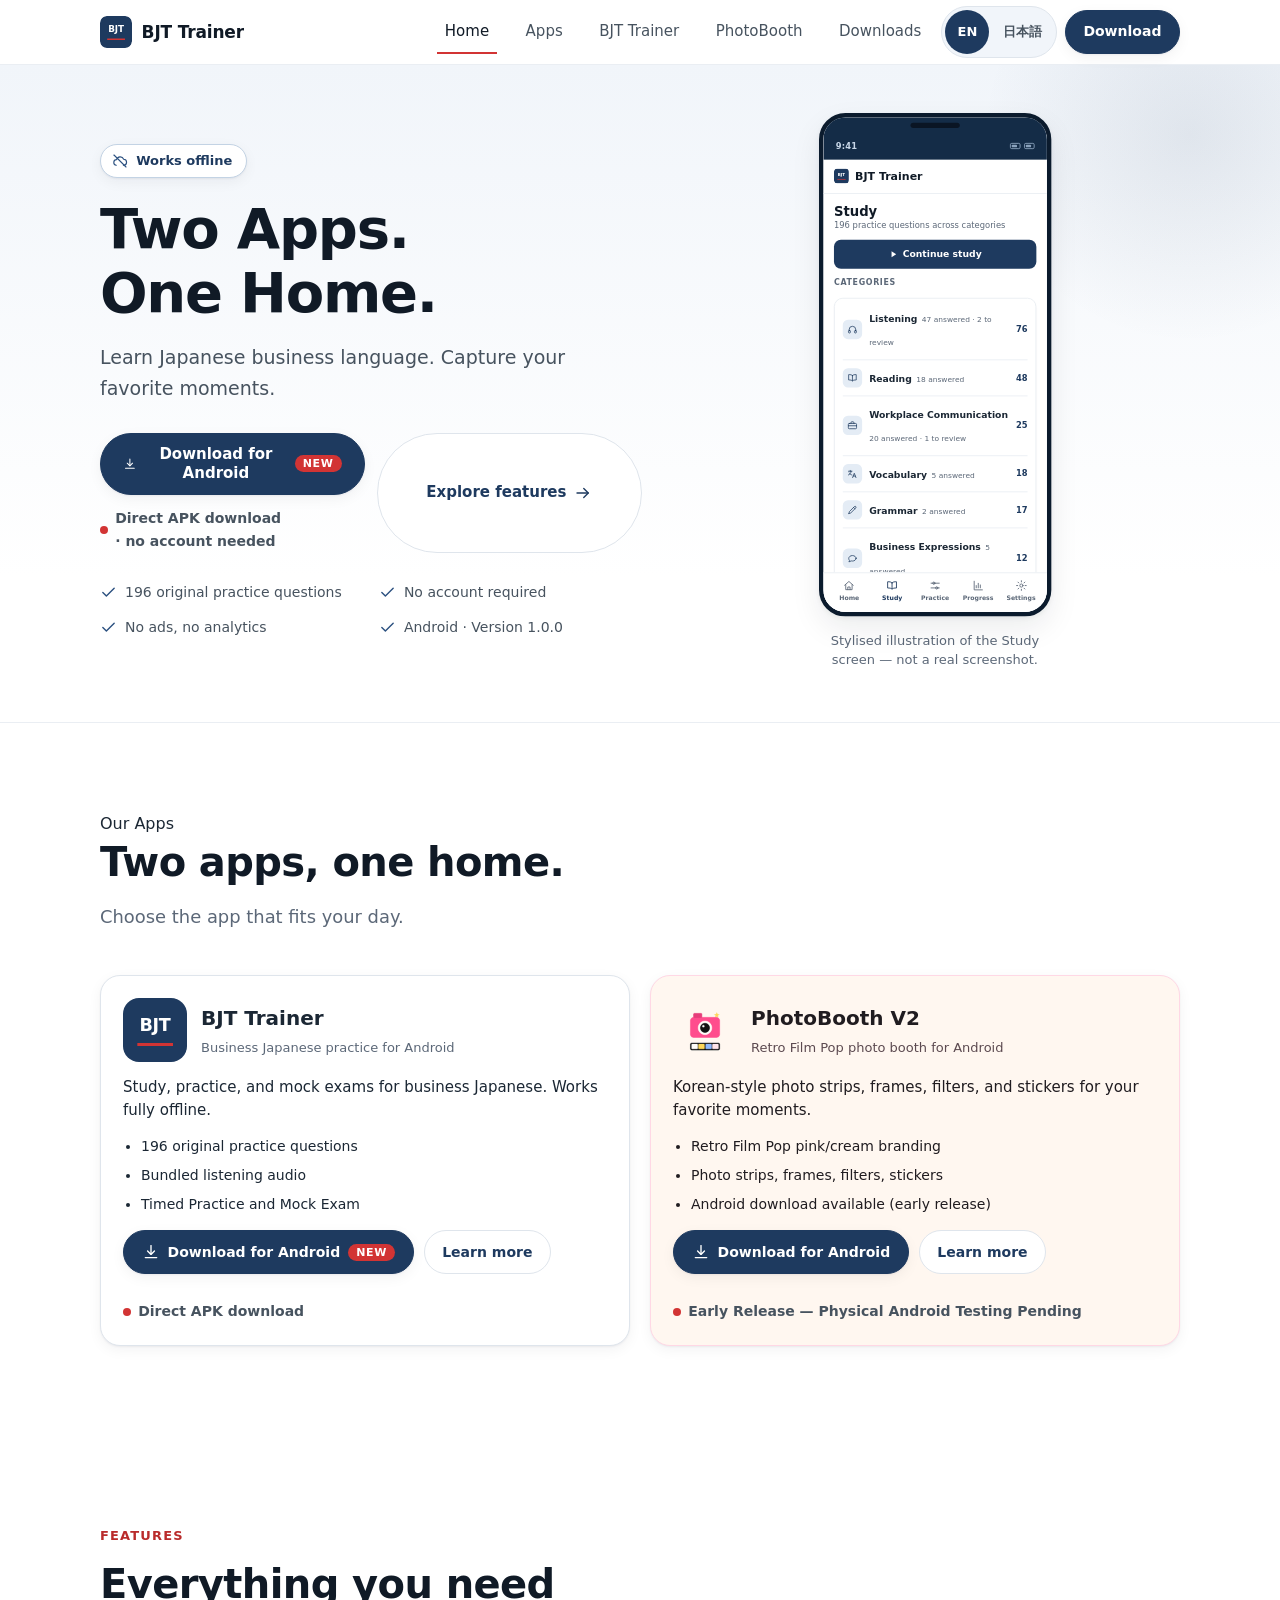
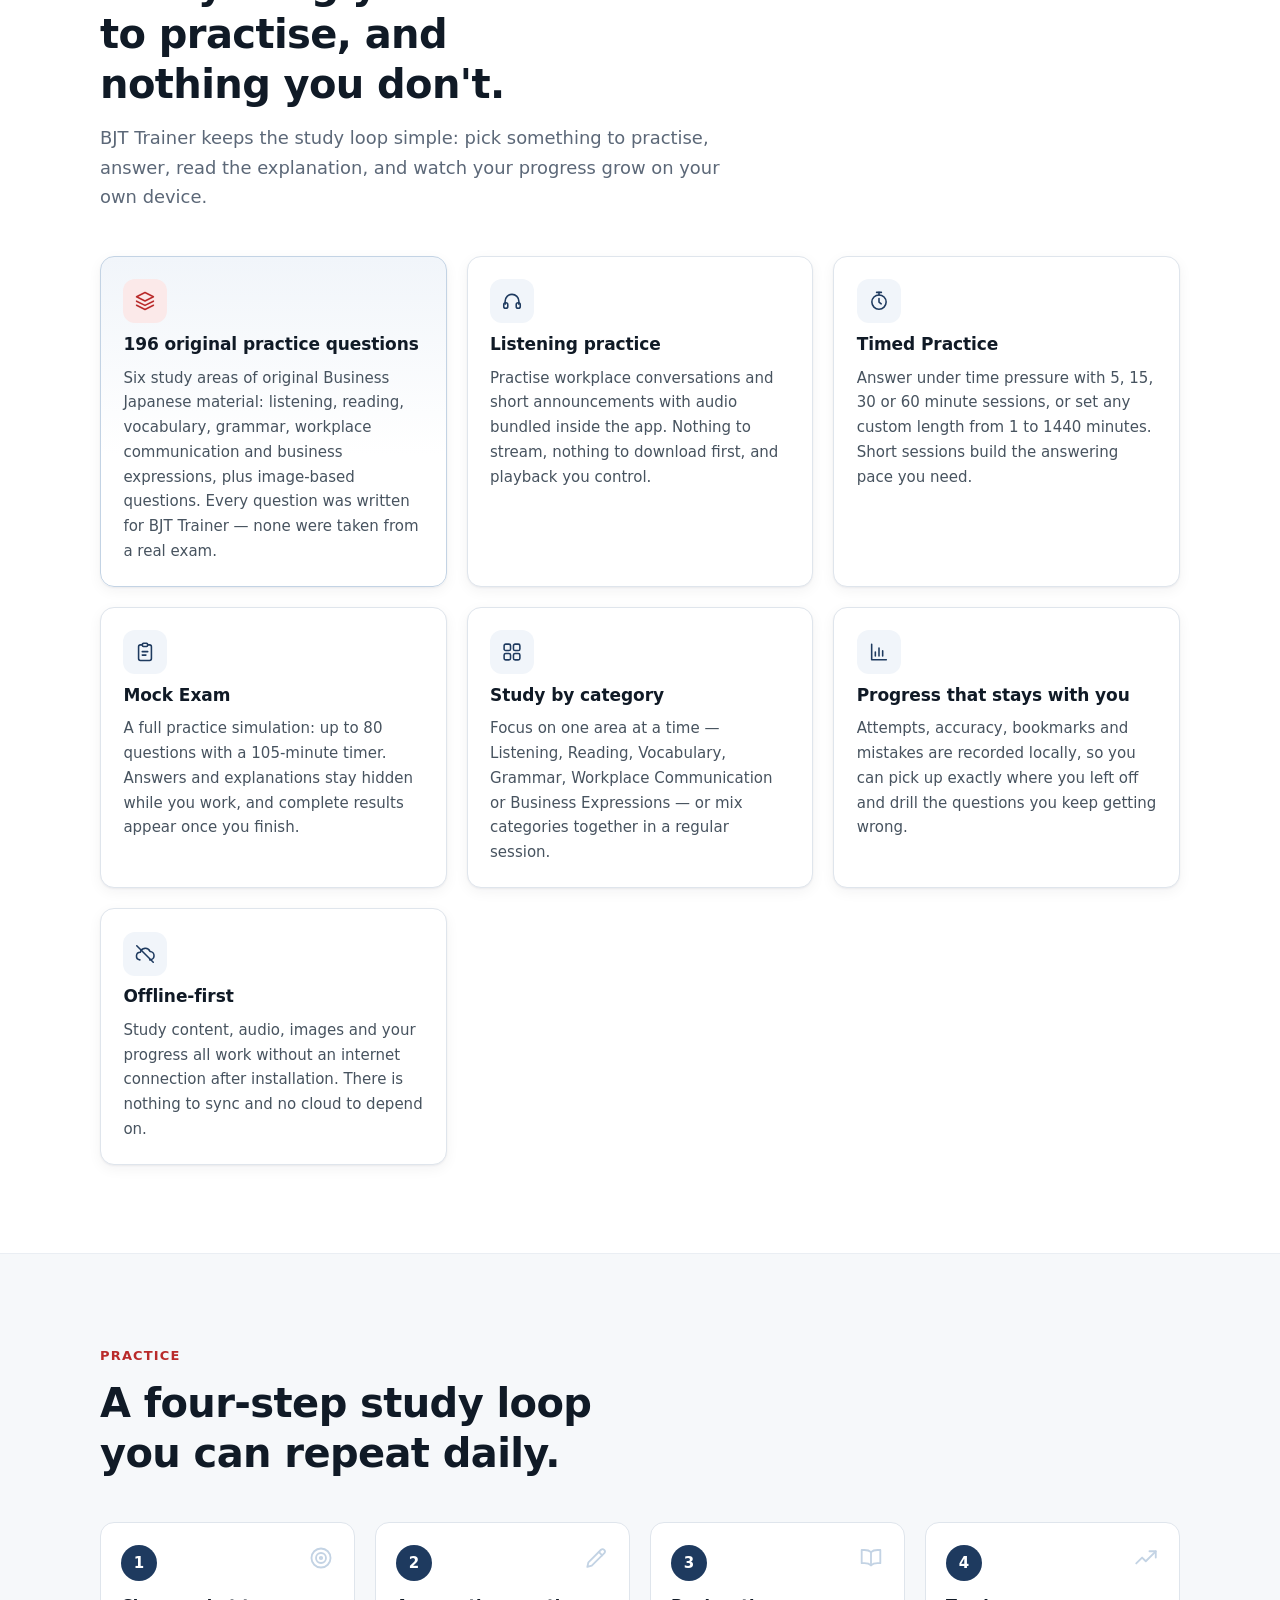
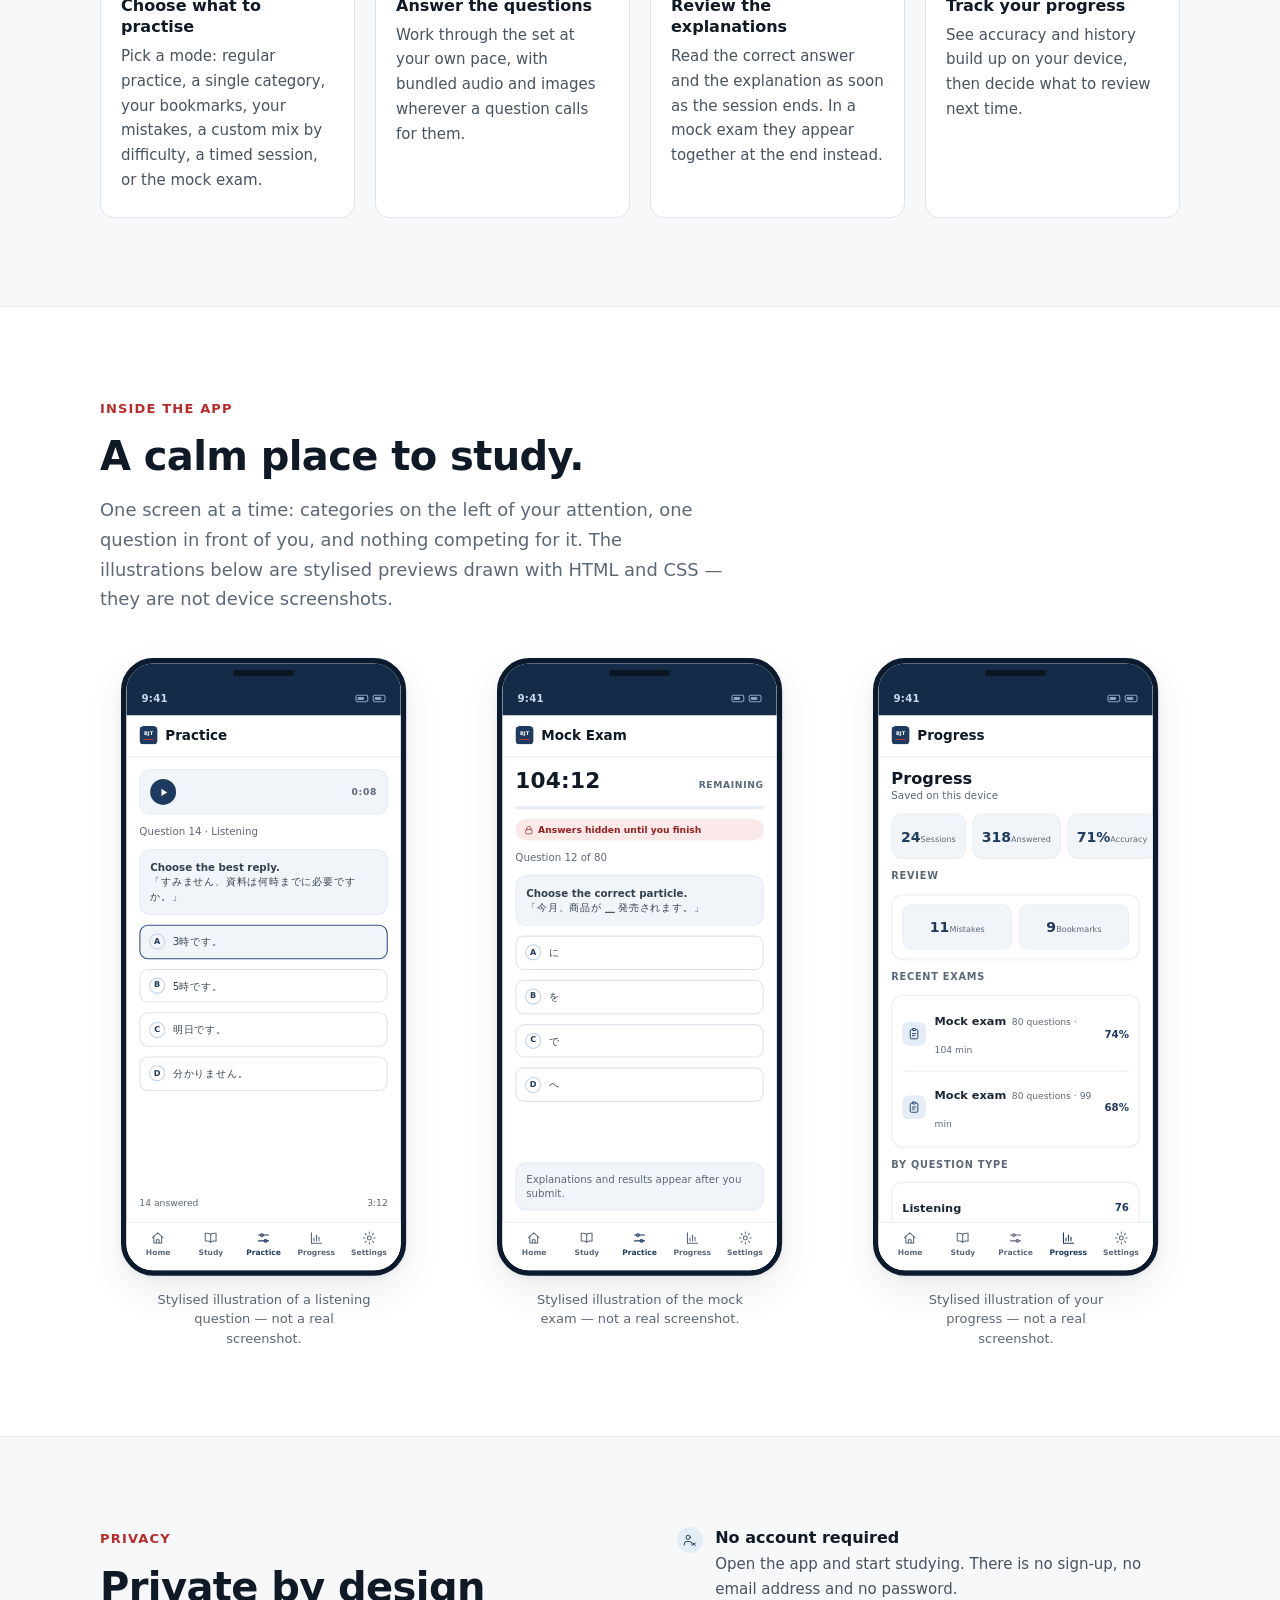
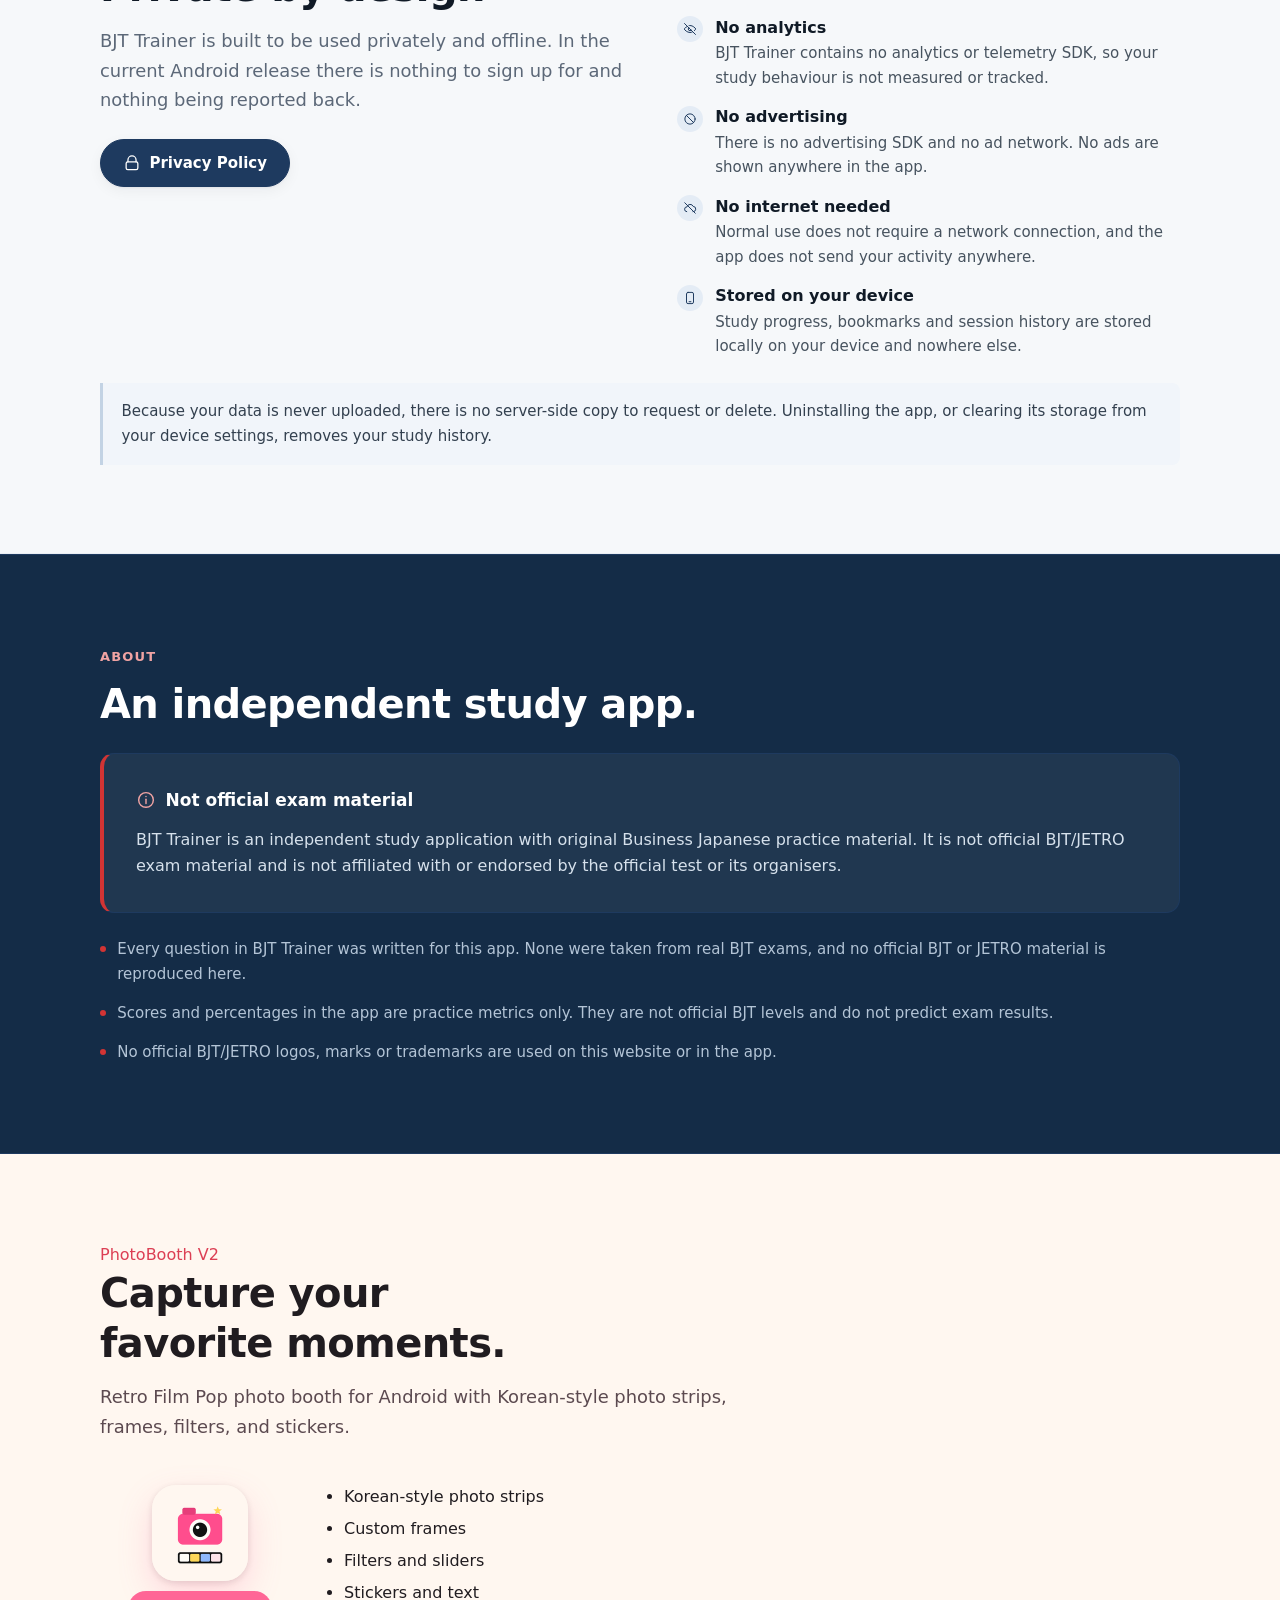
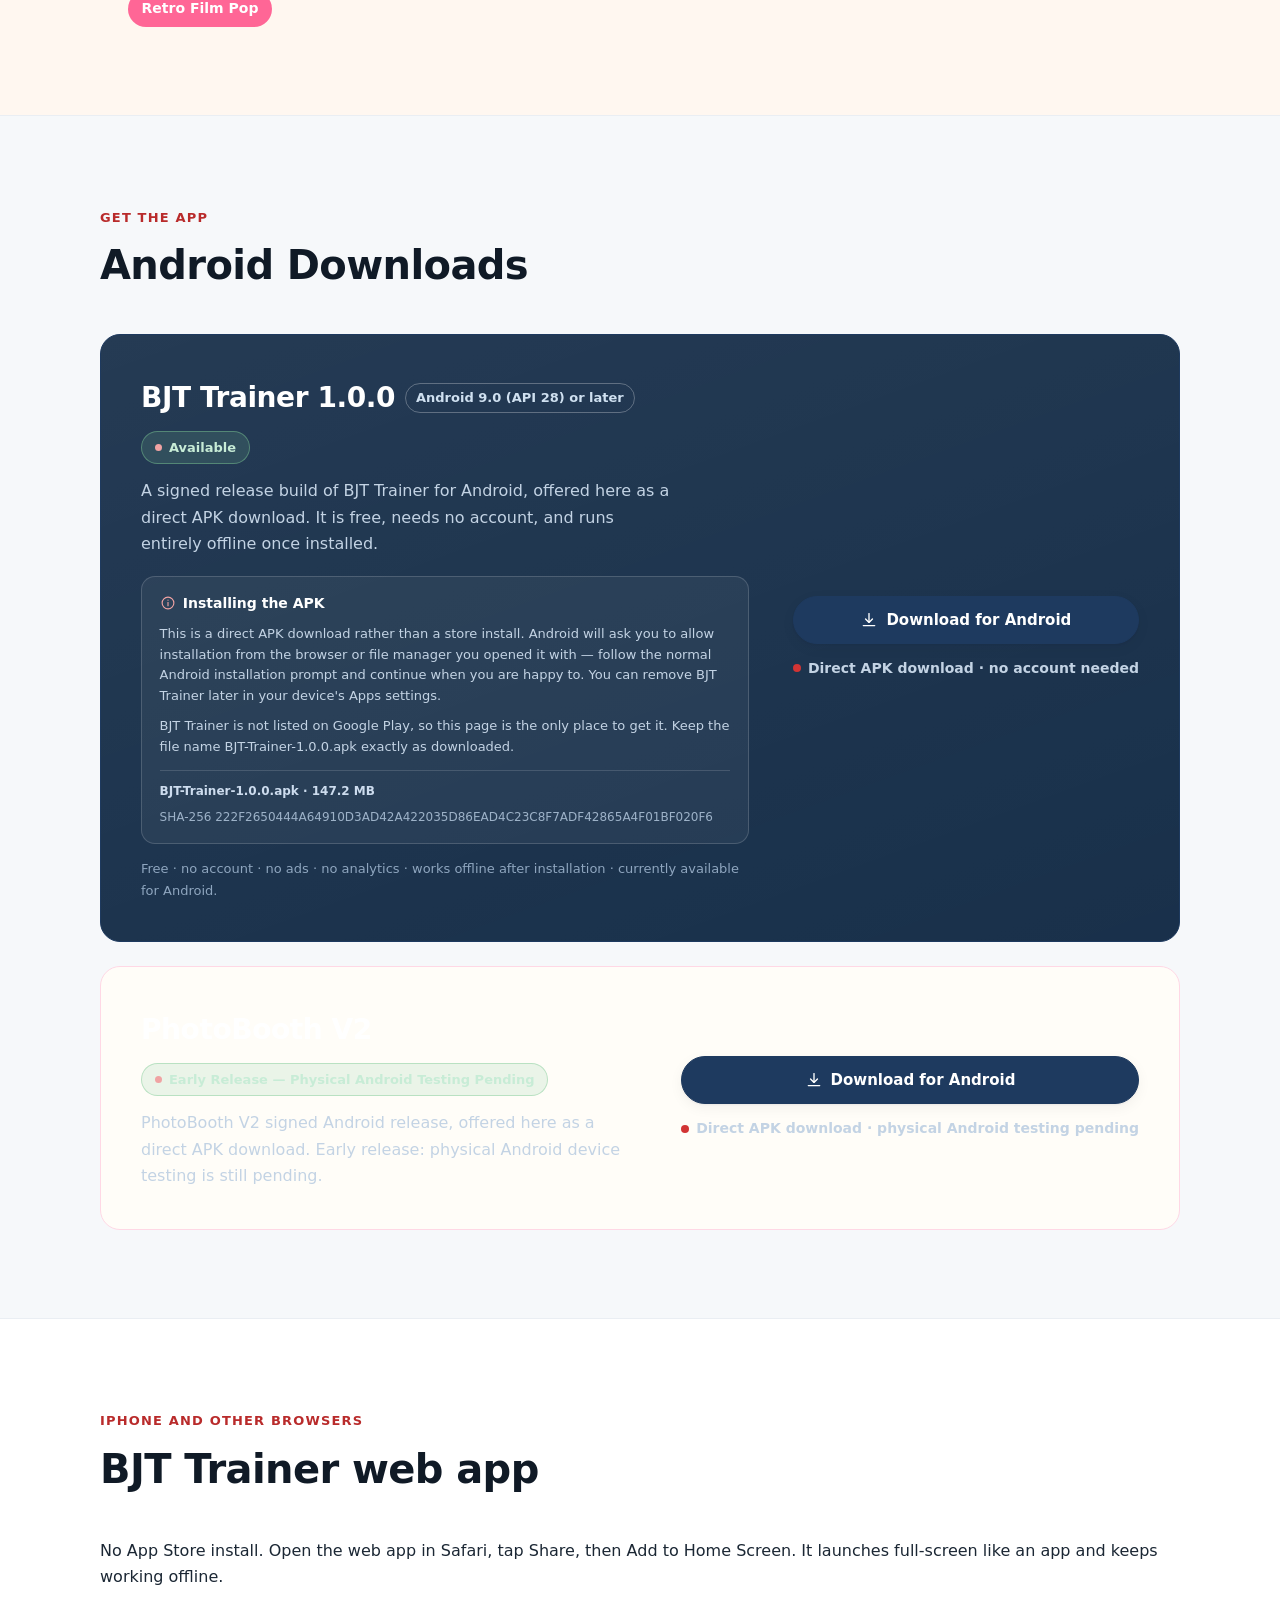
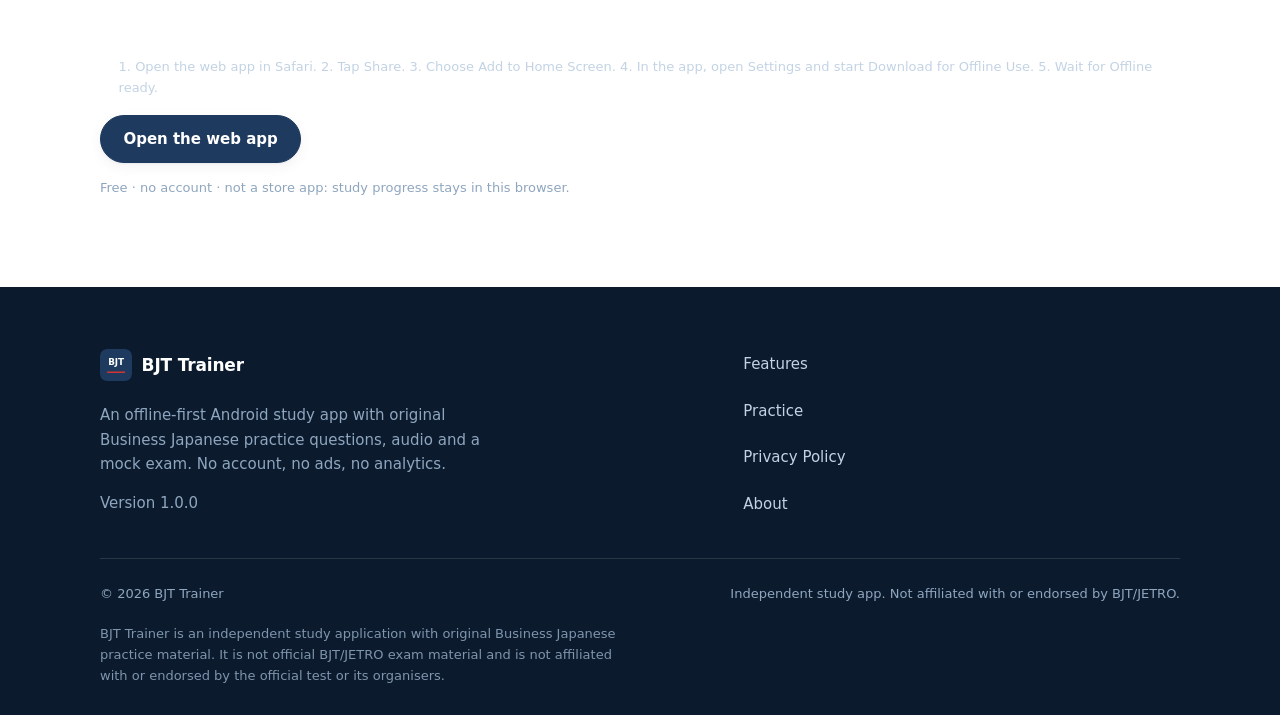
==== commit fff63221: "Checkpoint 9B: publish two-app website with verified PhotoBooth APK and support email" ====
--- a/index.html
+++ b/index.html
@@ -343,16 +343,16 @@
         <ul class="app-card__features">
           <li><span class="i18n__en">Retro Film Pop pink/cream branding</span><span class="i18n__ja">Retro Film Popのピンク／クリーム</span></li>
           <li><span class="i18n__en">Photo strips, frames, filters, stickers</span><span class="i18n__ja">フォトストリップ、フレーム、フィルター、ステッカー</span></li>
-          <li><span class="i18n__en">Android release coming soon</span><span class="i18n__ja">Android版は準備中です</span></li>
+          <li><span class="i18n__en">Android download available (early release)</span><span class="i18n__ja">Android版ダウンロード可能（早期リリース）</span></li>
         </ul>
         <div class="app-card__actions">
-          <button type="button" class="btn btn--primary btn--sm" disabled aria-disabled="true">
+          <a class="btn btn--primary btn--sm" href="https://github.com/winkhantnyimdy-art/PhotoBooth/releases/download/v1.0.0/PhotoBooth-v1.0.0-android.apk" download="PhotoBooth-v1.0.0-android.apk" rel="noopener">
             <svg aria-hidden="true" focusable="false" width="18" height="18"><use href="#i-download"></use></svg>
-            <span class="i18n__en">Android Release Coming Soon</span><span class="i18n__ja">Android版は準備中です</span>
-          </button>
+            <span class="i18n__en">Download for Android</span><span class="i18n__ja">Android版をダウンロード</span>
+          </a>
           <a class="btn btn--ghost btn--sm" href="#photobooth"><span class="i18n__en">Learn more</span><span class="i18n__ja">詳しく見る</span></a>
         </div>
-        <p class="download__note" id="apps-pb-download-note"><span class="i18n__en">Android Release Coming Soon</span><span class="i18n__ja">Android版は準備中です</span></p>
+        <p class="download__note"><span class="i18n__en">Early Release — Physical Android Testing Pending</span><span class="i18n__ja">早期リリース — 実機Androidテスト未完了</span></p>
       </article>
     </div>
   </div>
@@ -990,23 +990,22 @@
     <div>
       <div class="download__id">
         <span class="download__name">PhotoBooth V2</span>
-        <span class="download__version">Android release coming soon</span>
-        <span class="status-pill">
-          <span class="i18n__en">Coming soon</span><span class="i18n__ja">準備中</span>
+        <span class="status-pill" style="background:rgba(126,201,150,.16);border-color:rgba(126,201,150,.45);color:#c7ecd6">
+          <span class="i18n__en">Early Release — Physical Android Testing Pending</span><span class="i18n__ja">早期リリース — 実機Androidテスト未完了</span>
         </span>
       </div>
       <p class="download__text">
-        <span class="i18n__en">PhotoBooth V2 is preparing its signed Android release. This download will be activated once verified and published.</span>
-        <span class="i18n__ja">PhotoBooth V2は署名済みAndroid版を準備中です。検証・公開後にダウンロードを有効化します。</span>
+        <span class="i18n__en">PhotoBooth V2 signed Android release, offered here as a direct APK download. Early release: physical Android device testing is still pending.</span>
+        <span class="i18n__ja">PhotoBooth V2のAndroid版（署名済みリリース）を、APKの直接ダウンロードとして掲載しています。早期リリースのため、Android実機でのテストは継続中です。</span>
       </p>
     </div>
     <div class="download__cta">
-      <button type="button" class="btn btn--primary" disabled aria-disabled="true">
+      <a class="btn btn--primary" href="https://github.com/winkhantnyimdy-art/PhotoBooth/releases/download/v1.0.0/PhotoBooth-v1.0.0-android.apk" download="PhotoBooth-v1.0.0-android.apk" rel="noopener">
         <svg aria-hidden="true" focusable="false" width="18" height="18"><use href="#i-download"></use></svg>
-        <span class="i18n__en">Android Release Coming Soon</span><span class="i18n__ja">Android版は準備中です</span>
-      </button>
+        <span class="i18n__en">Download for Android</span><span class="i18n__ja">Android版をダウンロード</span>
+      </a>
       <p class="download__note">
-        <span class="i18n__en">Android Release Coming Soon</span><span class="i18n__ja">Android版は準備中です</span>
+        <span class="i18n__en">Direct APK download · physical Android testing pending</span><span class="i18n__ja">APK直接ダウンロード · 実機Androidテスト未完</span>
       </p>
     </div>
   </div>
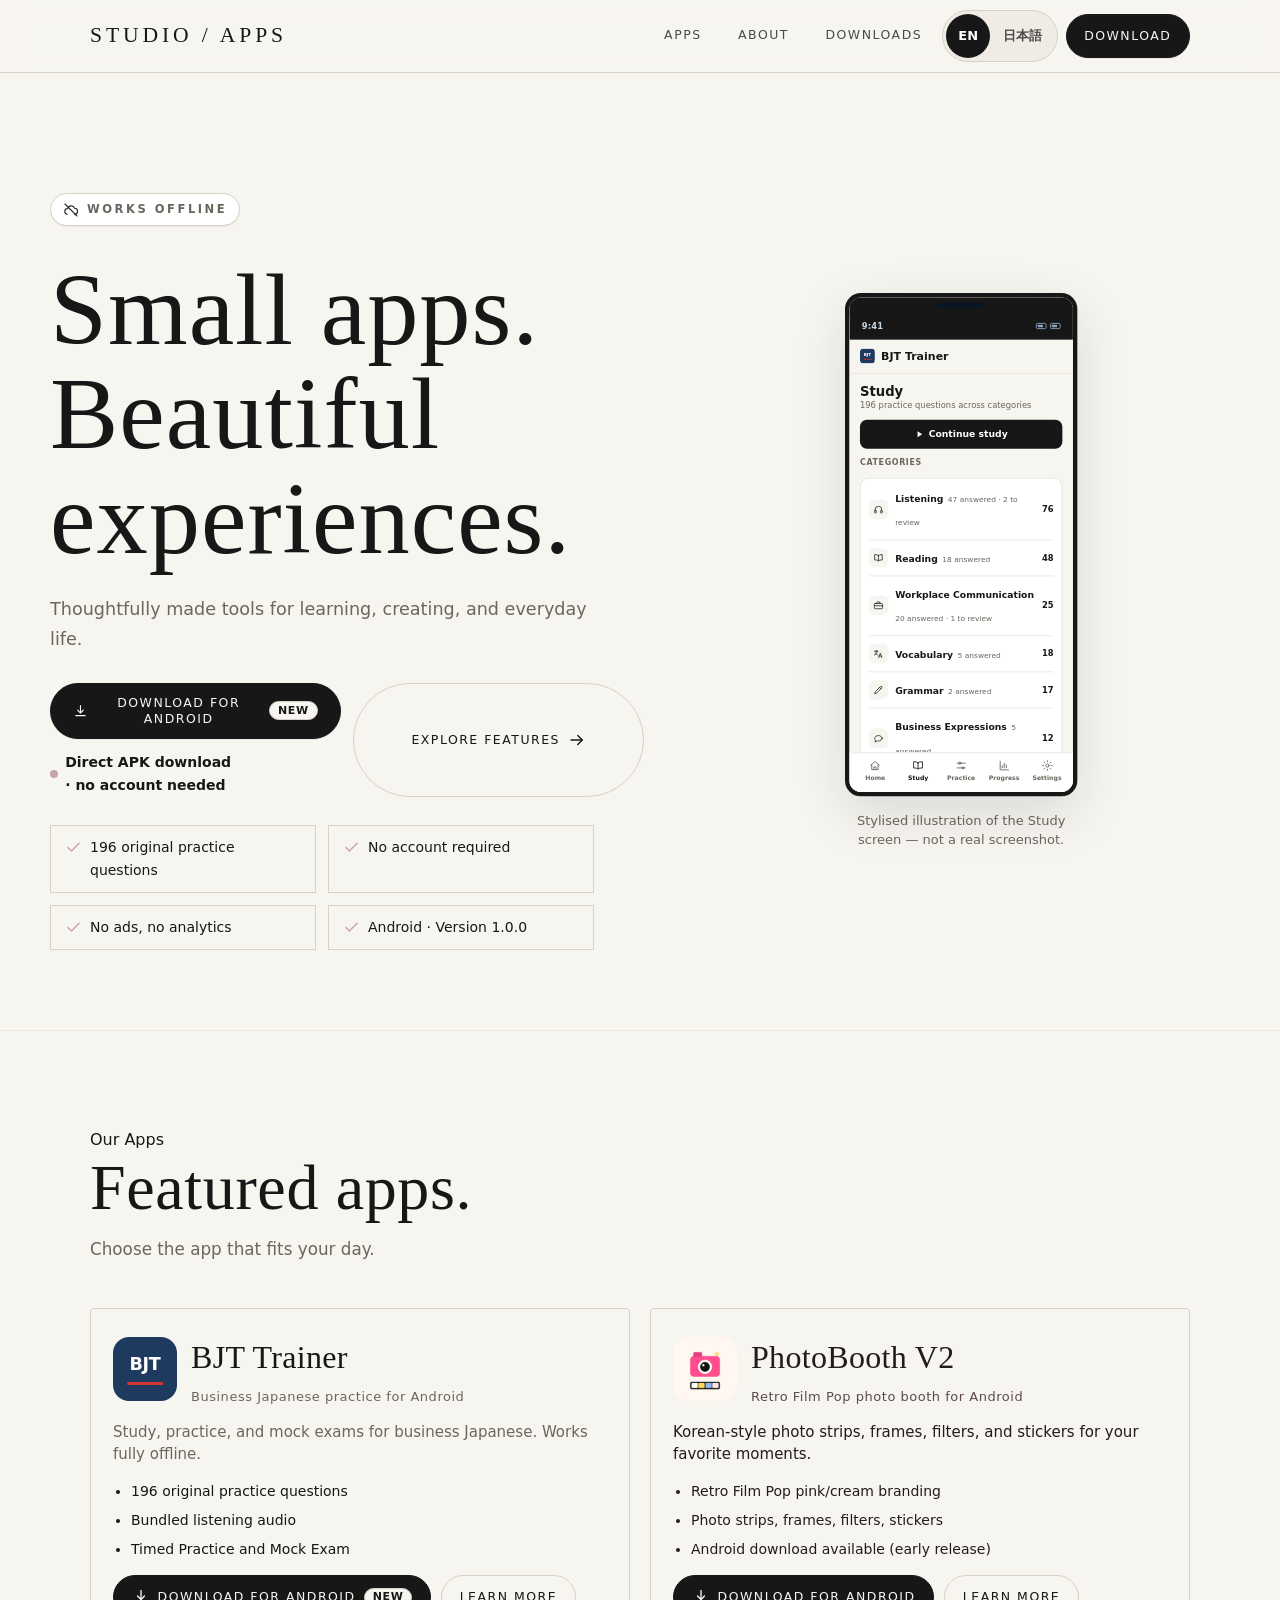
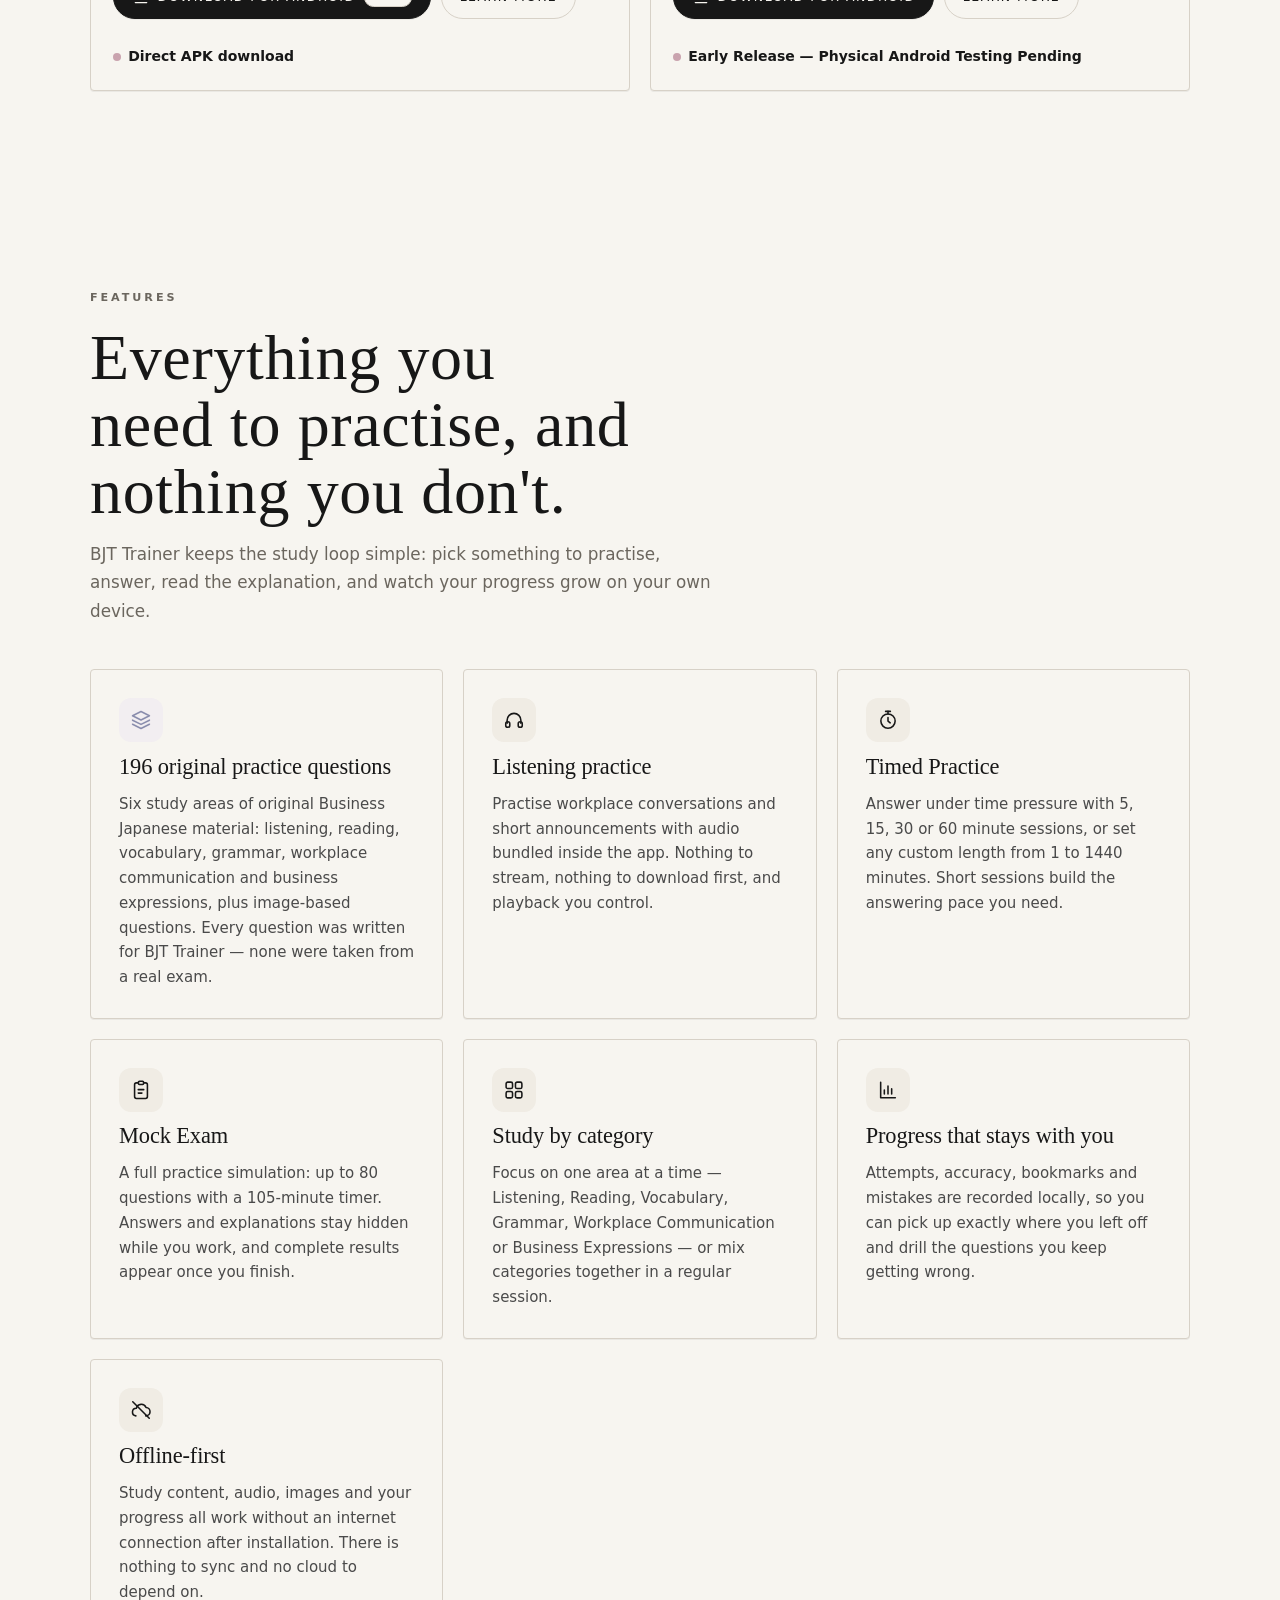
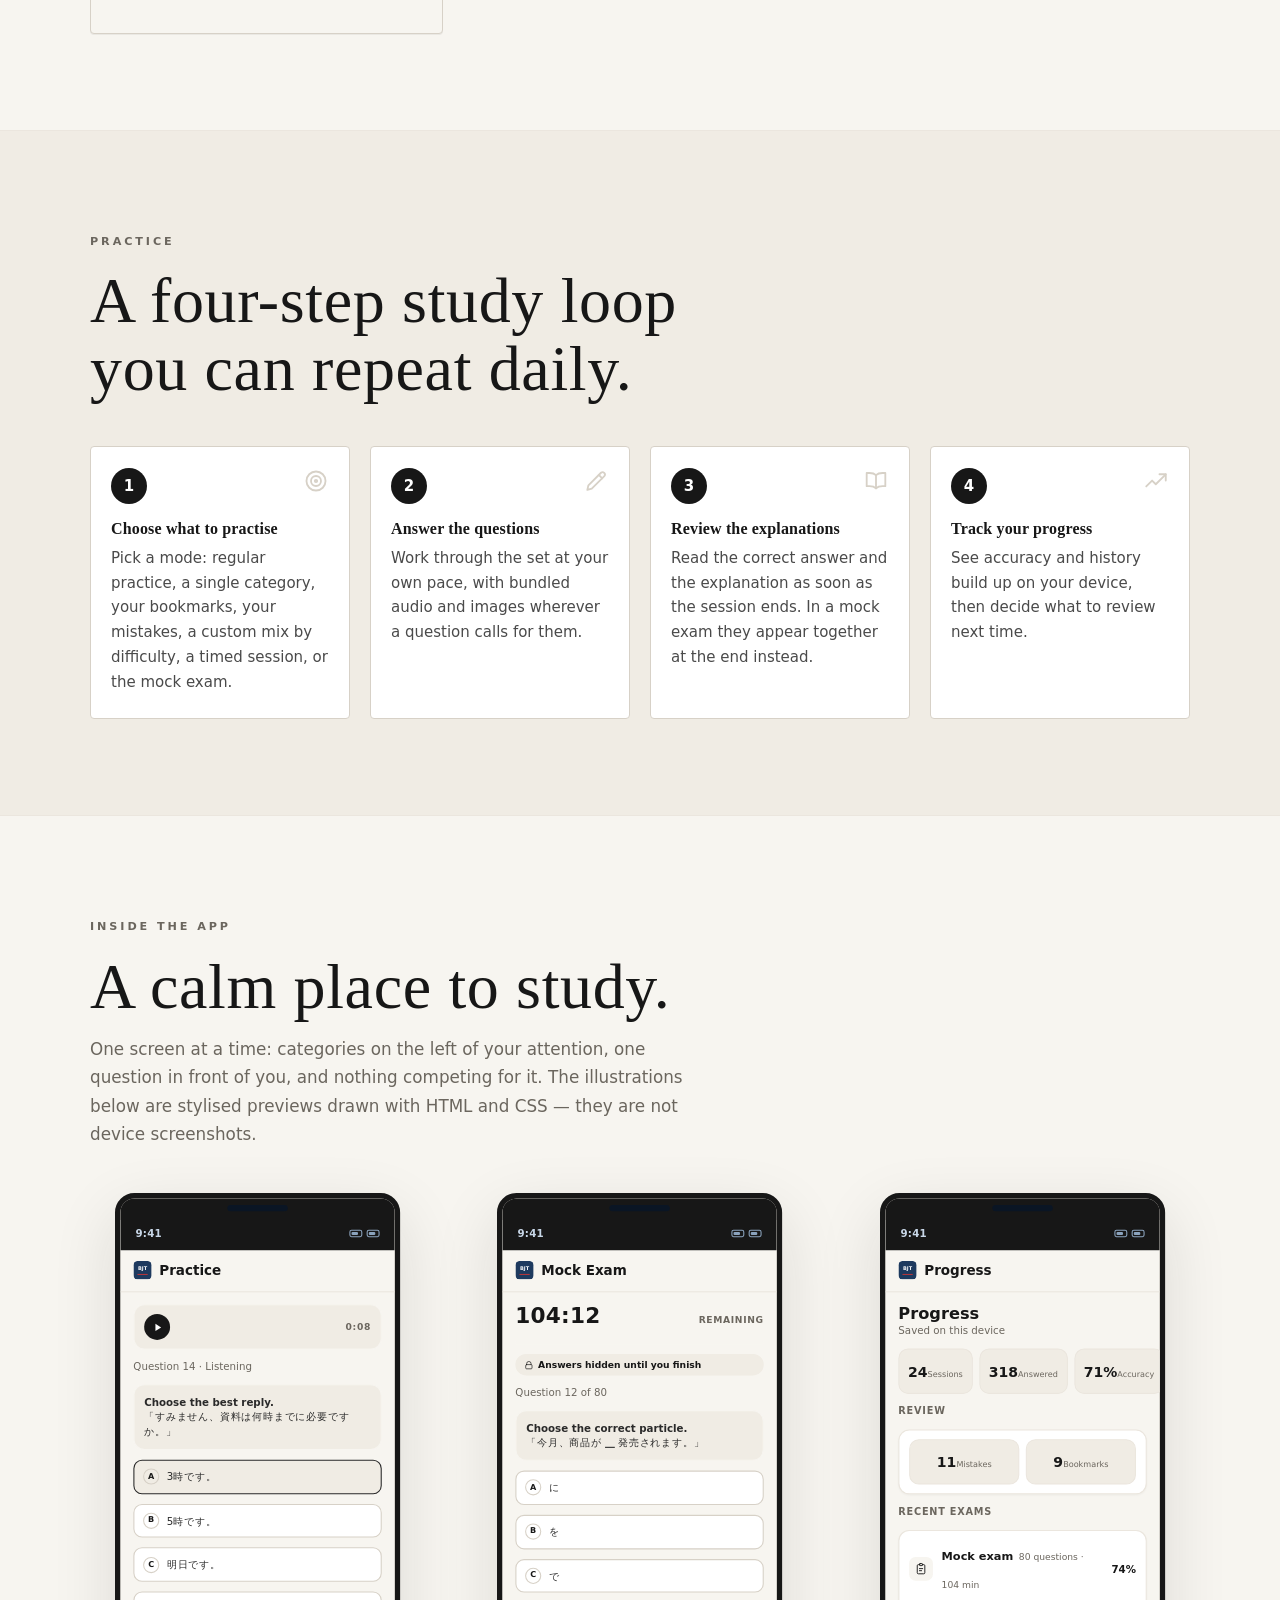
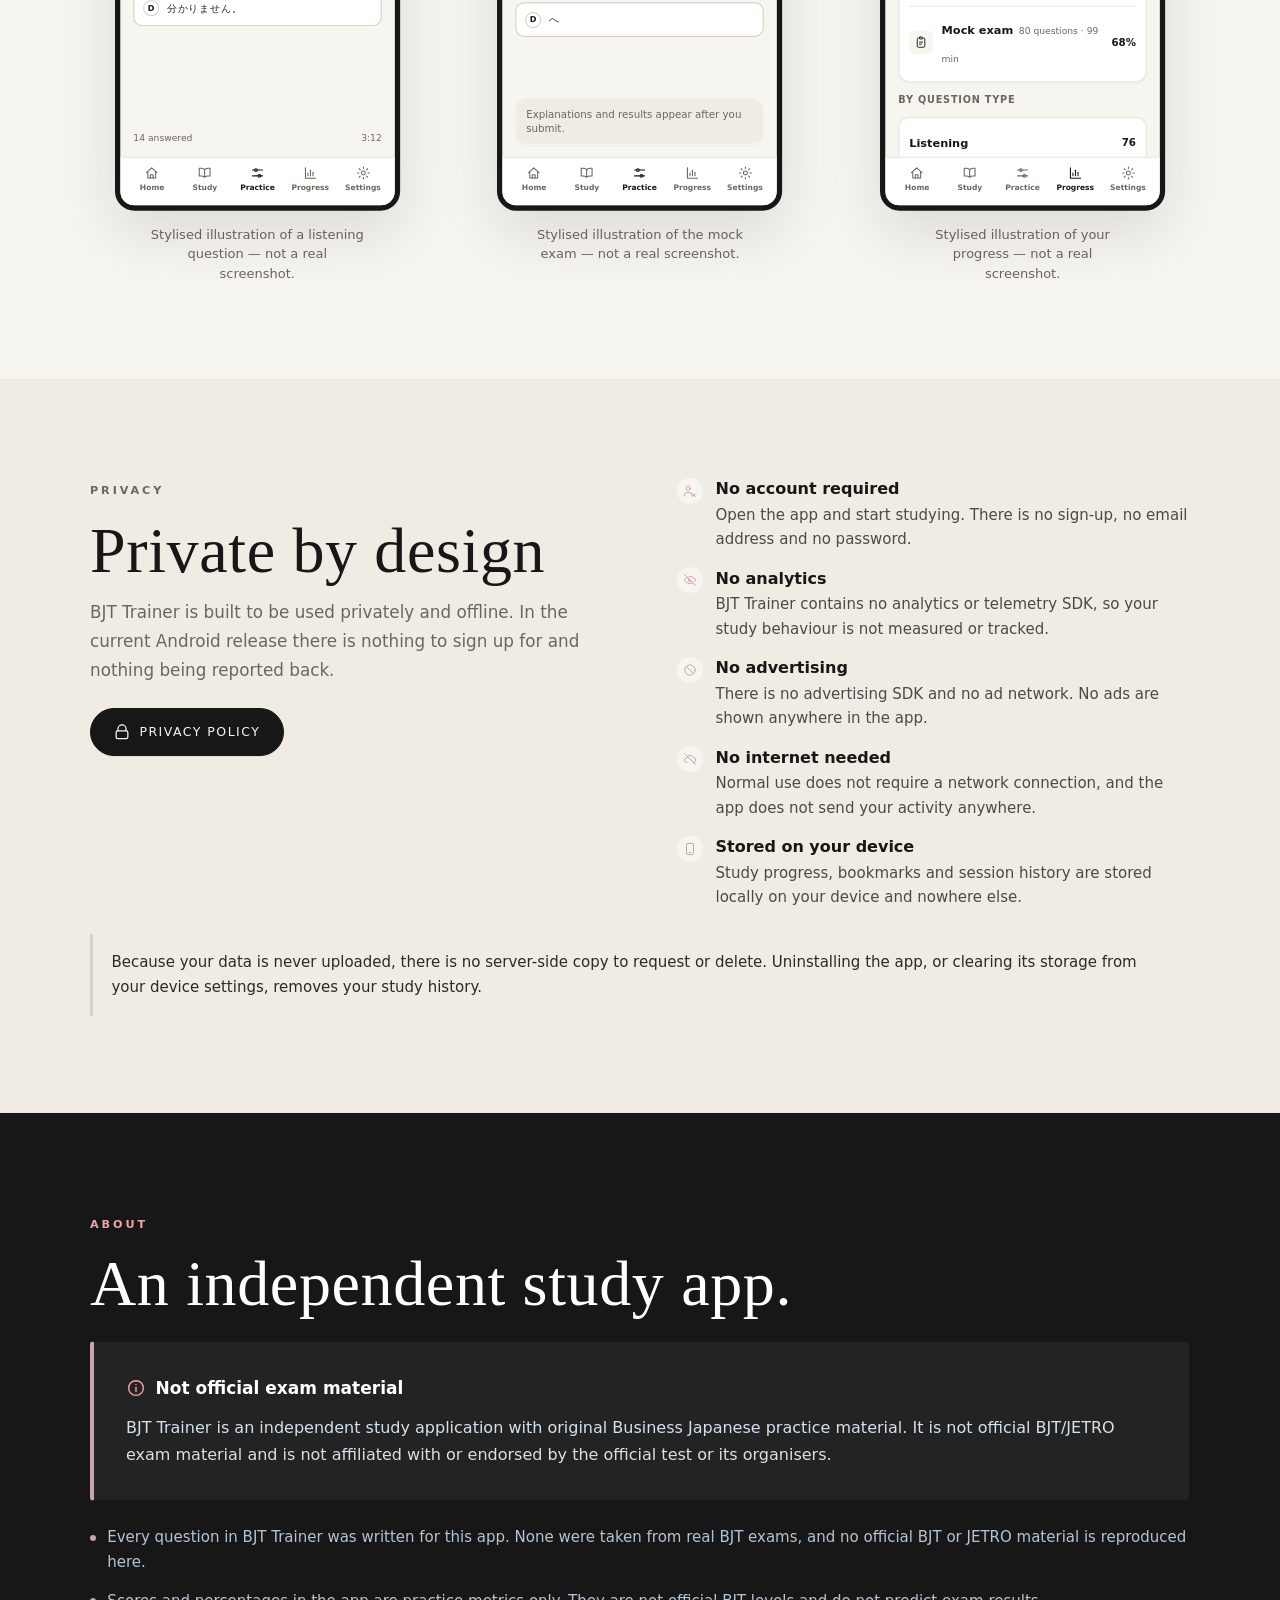
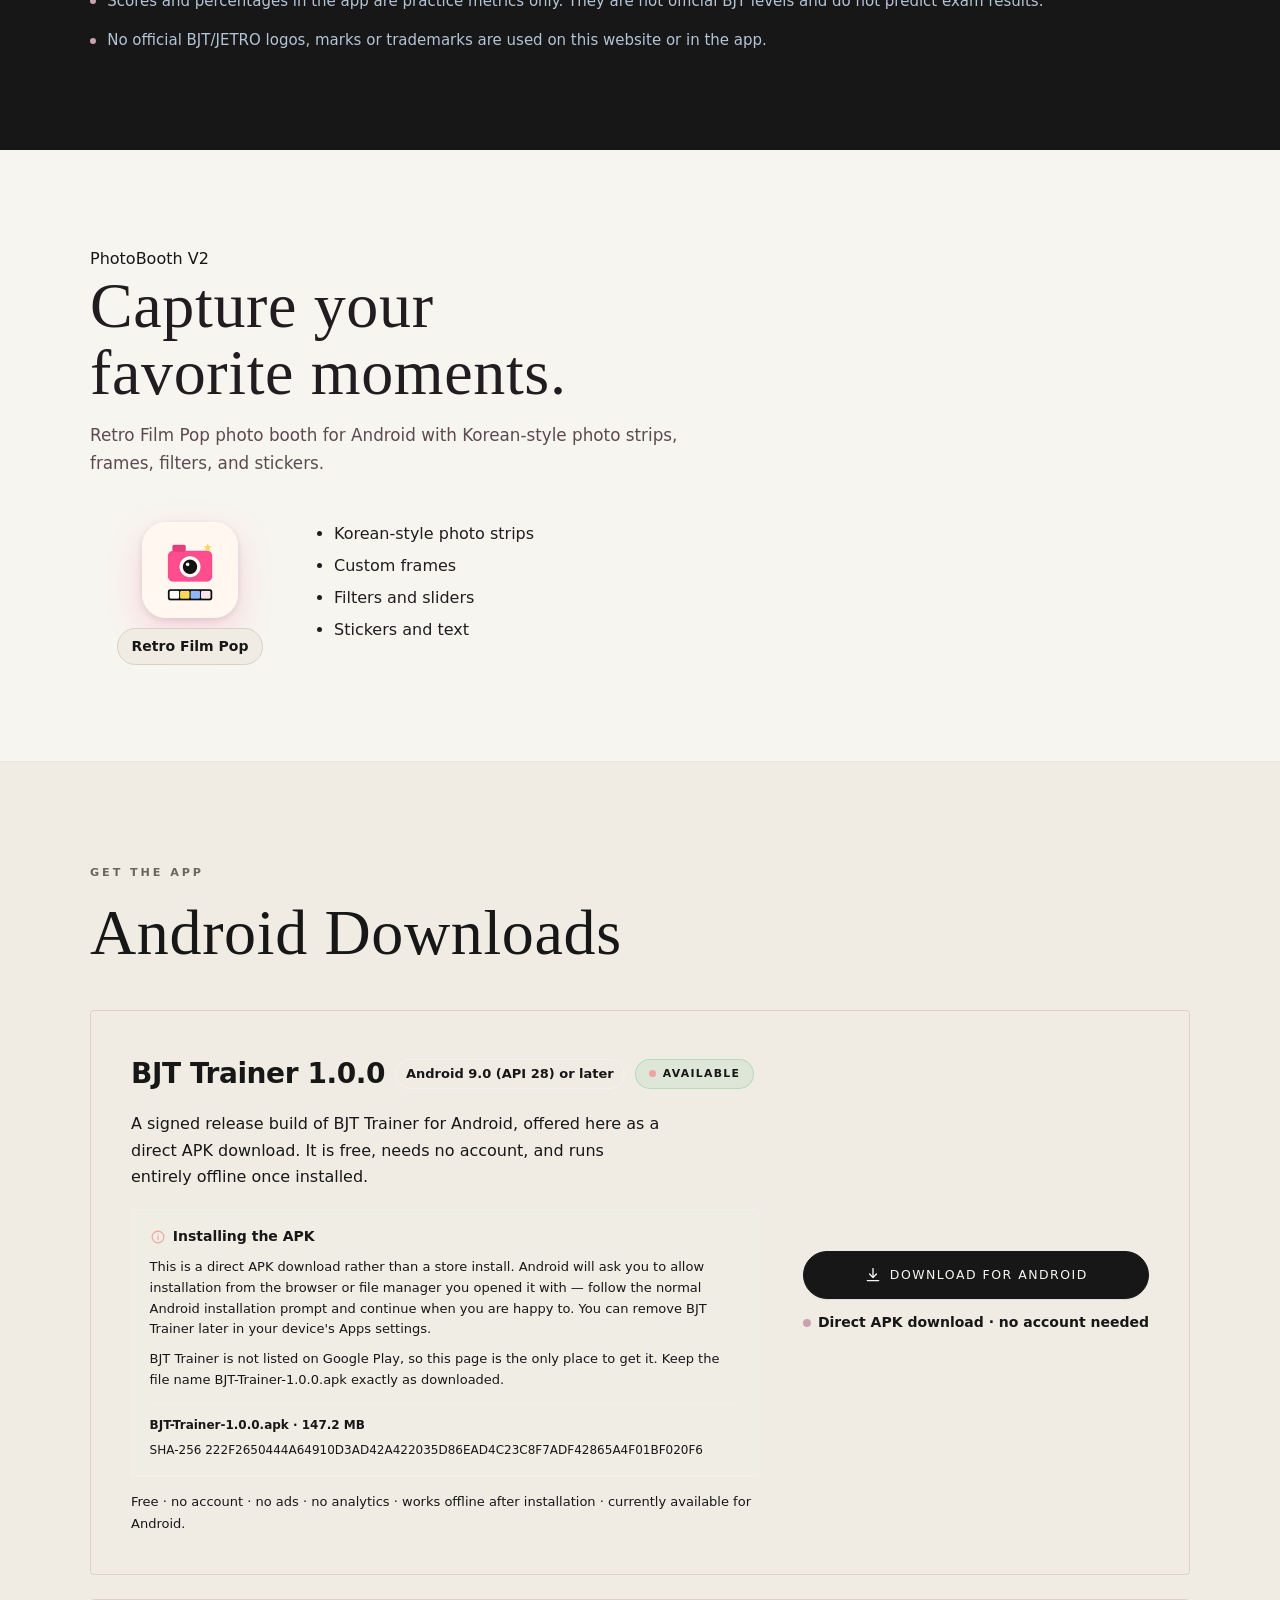
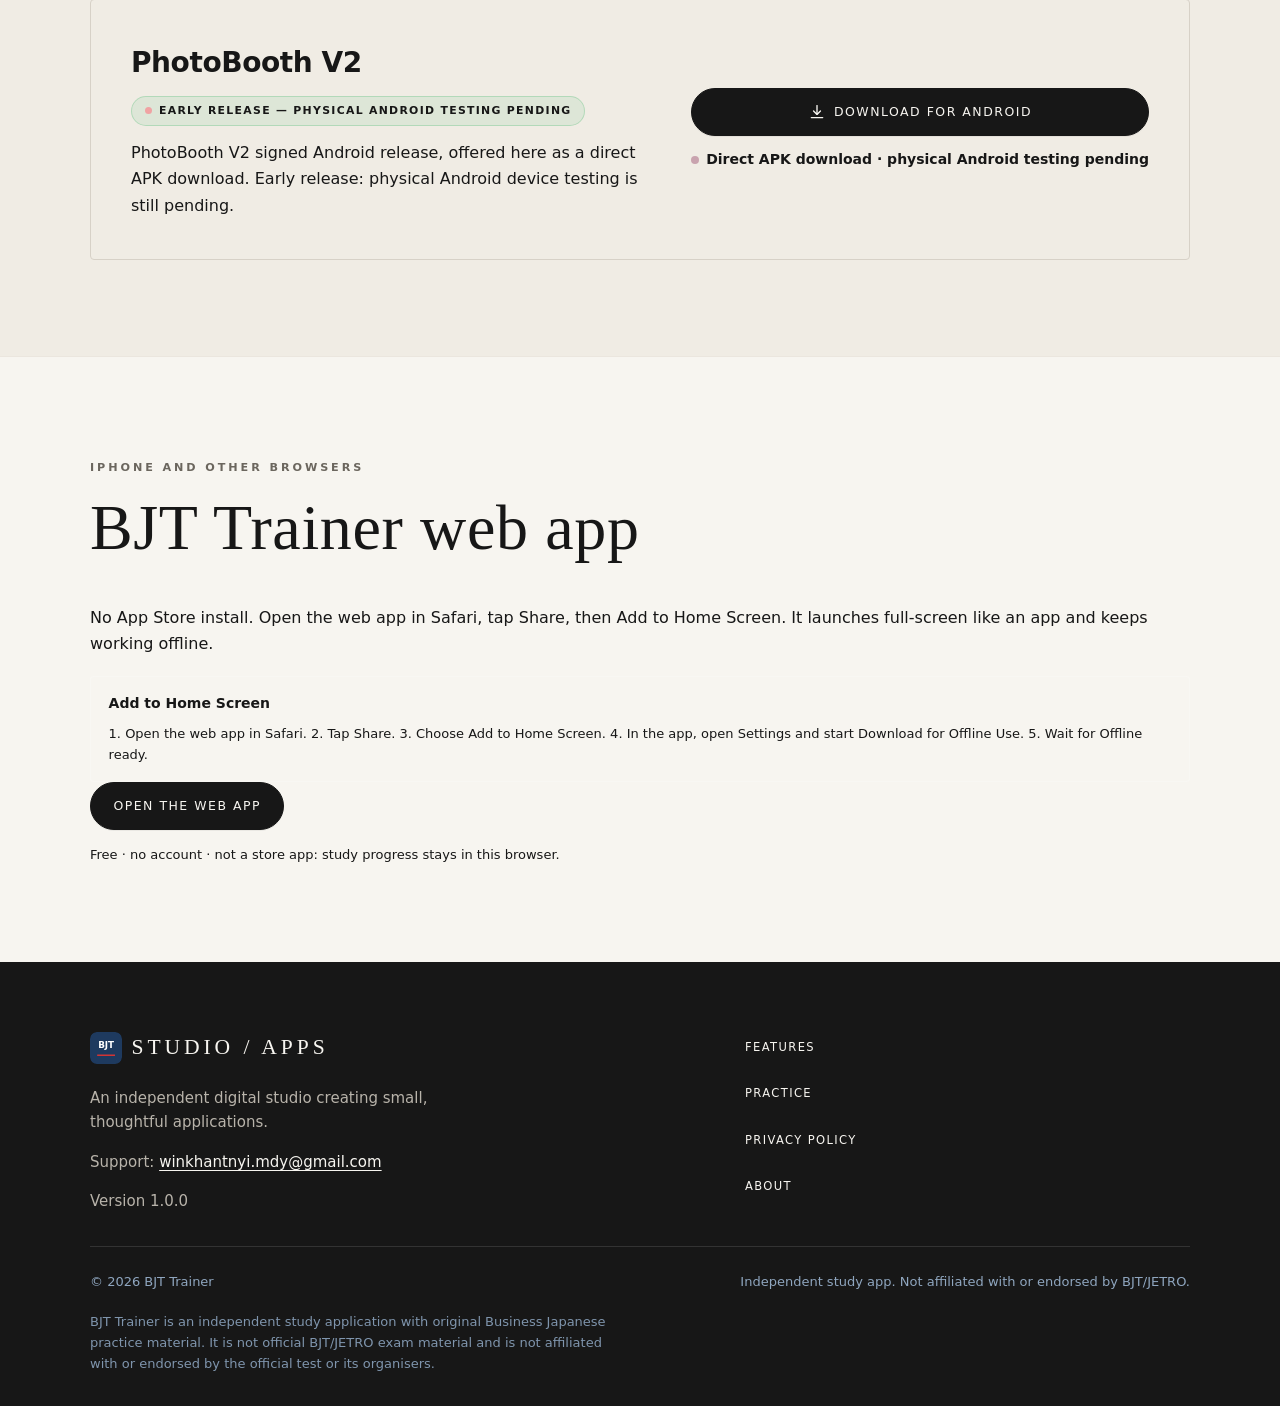
==== commit 5e98d350: "Checkpoint 10: Minimal Luxury Studio Edition redesign" ====
--- a/index.html
+++ b/index.html
@@ -3,9 +3,9 @@
 <head>
 <meta charset="utf-8">
 <meta name="viewport" content="width=device-width, initial-scale=1, viewport-fit=cover">
-<title>Two Apps. One Home.</title>
-<meta name="description" content="Two Apps. One Home. BJT Trainer teaches Japanese business language with mock exams; PhotoBooth V2 is a Retro Film Pop photo booth for Android.">
-<meta name="theme-color" content="#1E3A5F">
+<title>STUDIO / APPS — BJT Trainer</title>
+<meta name="description" content="STUDIO / APPS. An independent digital studio creating small, thoughtful apps: BJT Trainer and PhotoBooth.">
+<meta name="theme-color" content="#F7F5F0">
 <meta name="color-scheme" content="light">
 <meta name="format-detection" content="telephone=no">
 <!-- Absolute production origin. Update this one value (and the matching
@@ -20,8 +20,8 @@
 
 <meta property="og:type" content="website">
 <meta property="og:site_name" content="BJT Trainer">
-<meta property="og:title" content="Two Apps. One Home.">
-<meta property="og:description" content="Two Apps. One Home. BJT Trainer teaches Japanese business language with mock exams; PhotoBooth V2 is a Retro Film Pop photo booth for Android.">
+<meta property="og:title" content="STUDIO / APPS  ESmall apps. Beautiful experiences.">
+<meta property="og:description" content="An independent digital studio creating small, thoughtful apps: BJT Trainer and PhotoBooth.">
 <meta property="og:locale" content="en_US">
 <meta property="og:locale:alternate" content="ja_JP">
 <meta name="twitter:card" content="summary">
@@ -33,8 +33,8 @@
 </head>
 
 <body
-  data-title-en="Two Apps. One Home."
-  data-title-ja="BJT Trainer & PhotoBooth V2 — 二つのアプリ、ひとつのホーム。"
+  data-title-en="STUDIO / APPS — BJT Trainer"
+  data-title-ja="STUDIO / APPS — BJT Trainer"
   data-og-title-ja="BJT Trainer — ビジネス日本語を、いつでもどこでも"
   data-og-desc-ja="オリジナルのビジネス日本語練習問題196問、音声教材、制限時間練習、モック試験。オフラインで動作し、アカウントも広告も解析もありません。">
 
@@ -93,17 +93,14 @@
 <!-- ===================================================== site header -->
 <header class="site-header">
   <div class="shell header__bar">
-      <a class="brand" href="index.html" aria-label="BJT Trainer">
-        <svg class="brand__mark" aria-hidden="true" focusable="false"><use href="#i-logo"></use></svg>
-        <span class="brand__name" aria-hidden="true">BJT Trainer</span>
+      <a class="brand" href="index.html" aria-label="STUDIO / APPS">
+        <span class="brand__name" aria-hidden="true">STUDIO / APPS</span>
     </a>
 
     <nav class="site-nav" id="site-nav" data-nav aria-label="Primary">
       <ul class="nav__list">
-        <li><a class="nav__link" href="#home" data-nav-link><span class="i18n__en">Home</span><span class="i18n__ja">ホーム</span></a></li>
         <li><a class="nav__link" href="#apps" data-nav-link><span class="i18n__en">Apps</span><span class="i18n__ja">アプリ</span></a></li>
-        <li><a class="nav__link" href="#bjt" data-nav-link><span class="i18n__en">BJT Trainer</span><span class="i18n__ja">BJT Trainer</span></a></li>
-        <li><a class="nav__link" href="#photobooth" data-nav-link><span class="i18n__en">PhotoBooth</span><span class="i18n__ja">PhotoBooth</span></a></li>
+        <li><a class="nav__link" href="#about" data-nav-link><span class="i18n__en">About</span><span class="i18n__ja">概要</span></a></li>
         <li><a class="nav__link" href="#downloads" data-nav-link><span class="i18n__en">Downloads</span><span class="i18n__ja">ダウンロード</span></a></li>
       </ul>
       <div class="nav__panel-actions">
@@ -143,13 +140,13 @@
       </p>
 
       <h1 class="hero__title" id="hero-title">
-        <span class="i18n__en">Two Apps. One Home.</span>
-        <span class="i18n__ja">二つのアプリ、ひとつのホーム。</span>
+        <span class="i18n__en">Small apps.<br>Beautiful experiences.</span>
+        <span class="i18n__ja">小さなアプリ。<br>美しい体験。</span>
       </h1>
 
       <p class="hero__lead">
-        <span class="i18n__en">Learn Japanese business language. Capture your favorite moments.</span>
-        <span class="i18n__ja">ビジネス日本語を学ぼう。お気に入りの瞬間を残そう。</span>
+        <span class="i18n__en">Thoughtfully made tools for learning, creating, and everyday life.</span>
+        <span class="i18n__ja">学び、創造、そして日々のために、丁寧に作られたツール。</span>
       </p>
 
       <div class="hero__actions">
@@ -300,7 +297,7 @@
   <div class="shell">
     <header class="section__head">
       <p class="section__kicker"><span class="i18n__en">Our Apps</span><span class="i18n__ja">アプリ一覧</span></p>
-      <h2 class="section__title" id="apps-title"><span class="i18n__en">Two apps, one home.</span><span class="i18n__ja">二つのアプリ、ひとつのホーム。</span></h2>
+      <h2 class="section__title" id="apps-title"><span class="i18n__en">Featured apps.</span><span class="i18n__ja">二つのアプリ、ひとつのホーム。</span></h2>
       <p class="section__lead"><span class="i18n__en">Choose the app that fits your day.</span><span class="i18n__ja">あなたに合うアプリを選んでください。</span></p>
     </header>
 
@@ -1064,11 +1061,15 @@
       <div>
         <p class="brand">
           <svg class="brand__mark" aria-hidden="true" focusable="false"><use href="#i-logo"></use></svg>
-          <span class="brand__name">BJT Trainer</span>
+          <span class="brand__name">STUDIO / APPS</span>
         </p>
         <p class="footer__blurb">
-          <span class="i18n__en">An offline-first Android study app with original Business Japanese practice questions, audio and a mock exam. No account, no ads, no analytics.</span>
+          <span class="i18n__en">An independent digital studio creating small, thoughtful applications.</span>
           <span class="i18n__ja">オリジナルのビジネス日本語練習問題と音声、モック試験を備えた、オフライン優先の Android 学習アプリです。アカウントも広告もアクセス解析もありません。</span>
+        </p>
+        <p class="footer__blurb">
+          <span class="i18n__en">Support: <a href="mailto:winkhantnyi.mdy@gmail.com">winkhantnyi.mdy@gmail.com</a></span>
+          <span class="i18n__ja">サポート: <a href="mailto:winkhantnyi.mdy@gmail.com">winkhantnyi.mdy@gmail.com</a></span>
         </p>
         <p class="footer__blurb">
           <span class="i18n__en">Version <span data-config="version">1.0.0</span></span>
--- a/css/styles.css
+++ b/css/styles.css
@@ -12,56 +12,57 @@
 
 /* ------------------------------------------------------------------ tokens */
 :root {
-  /* navy ramp */
-  --navy-900: #0b1b2d;
-  --navy-800: #142c47;
-  --navy-700: #1e3a5f; /* brand navy */
-  --navy-600: #2c5180;
-  --navy-500: #3f6b9e;
-  --navy-200: #c3d3e4;
-  --navy-100: #e4ecf5;
-  --navy-050: #f1f5fa;
-
-  /* red accent ramp */
-  --red-700: #97211f;
-  --red-600: #b92b2b; /* AA-safe red for small text on light backgrounds */
-  --red-500: #d23434; /* brand red */
-  --red-100: #fbe9e9;
-
-  /* neutrals */
-  --ink-900: #101a26;
-  --ink-800: #1b2734;
-  --ink-700: #33404f;
-  --ink-600: #47535f;
-  --ink-500: #5c6878; /* 5.6:1 on white */
-  --line: #dfe5ec;
-  --line-soft: #eaeef3;
-  --bg: #ffffff;
-  --bg-alt: #f6f8fa;
-
-  /* semantic */
+  /* minimal luxury palette */
+  --ivory: #F7F5F0;
+  --ink: #171717;
+  --stone: #D7D1C7;
+  --rose: #C9A3AE;
+  --lavender: #8A8DAD;
+
+  /* mapped legacy ramps */
+  --navy-900: #171717;
+  --navy-800: #171717;
+  --navy-700: #171717;
+  --navy-600: #2a2a2a;
+  --navy-500: #4a4a4a;
+  --navy-200: #D7D1C7;
+  --navy-100: #F7F5F0;
+  --navy-050: #f0ece4;
+
+  --red-700: #7a7f9e;
+  --red-600: #8A8DAD;
+  --red-500: #C9A3AE;
+  --red-100: #f2eef1;
+
+  --ink-900: #171717;
+  --ink-800: #171717;
+  --ink-700: #2a2a2a;
+  --ink-600: #4a4a4a;
+  --ink-500: #6b665e;
+  --line: #D7D1C7;
+  --line-soft: #ebe6de;
+  --bg: #F7F5F0;
+  --bg-alt: #f0ece4;
+
   --fg: var(--ink-800);
   --fg-muted: var(--ink-500);
-  --brand: var(--navy-700);
-  --accent: var(--red-500);
-
-  /* type */
+  --brand: var(--ink-900);
+  --accent: var(--rose);
+
+  --font-serif: Georgia, "Times New Roman", "Hiragino Mincho ProN", "Yu Mincho", serif;
   --font-sans: system-ui, -apple-system, "Segoe UI", Roboto, "Helvetica Neue",
     "Hiragino Sans", "Hiragino Kaku Gothic ProN", "Noto Sans JP", "Yu Gothic UI",
     "Yu Gothic", Meiryo, "Malgun Gothic", "Microsoft UI Gothic", sans-serif;
-  --font-mono: ui-monospace, SFMono-Regular, "Cascadia Mono", Consolas,
-    "Liberation Mono", monospace;
-
-  /* space + shape */
-  --shell: 1160px;
-  --gutter: 20px;
-  --radius-s: 8px;
-  --radius-m: 14px;
-  --radius-l: 20px;
-  --shadow-s: 0 1px 2px rgba(16, 26, 38, 0.05), 0 4px 14px rgba(16, 26, 38, 0.05);
-  --shadow-m: 0 2px 6px rgba(16, 26, 38, 0.06), 0 14px 34px rgba(16, 26, 38, 0.08);
-
-  --focus: var(--navy-600);
+
+  --shell: 1180px;
+  --gutter: 24px;
+  --radius-s: 2px;
+  --radius-m: 4px;
+  --radius-l: 8px;
+  --shadow-s: 0 1px 0 rgba(23,23,23,.06);
+  --shadow-m: 0 8px 24px rgba(23,23,23,.06);
+
+  --focus: var(--ink-900);
   --focus-invert: #9dc4ec;
 }
 
@@ -2413,3 +2414,170 @@
     height: 56px;
   }
 }
+
+/* =====================================================================
+   CHECKPOINT 10 — MINIMAL LUXURY: STUDIO EDITION
+   ===================================================================== */
+html { scroll-padding-top: 96px; }
+body {
+  background: var(--ivory);
+  color: var(--ink);
+  font-family: var(--font-sans);
+  -webkit-font-smoothing: antialiased;
+  text-rendering: optimizeLegibility;
+}
+h1, h2, h3, h4, .hero__title, .section__title, .brand__name {
+  font-family: var(--font-serif);
+  font-weight: 400;
+  letter-spacing: .01em;
+}
+.section { padding: 96px 0; }
+.section--alt { background: var(--bg-alt); }
+.section--dark { background: var(--ink); color: var(--ivory); }
+.section--photobooth { background: var(--ivory); }
+.shell { max-width: var(--shell); }
+.site-header {
+  background: rgba(247,245,240,.88);
+  backdrop-filter: blur(10px);
+  border-bottom: 1px solid var(--stone);
+  position: sticky; top: 0; z-index: 20;
+}
+.header__bar { height: 72px; }
+.brand__name {
+  font-family: var(--font-serif);
+  font-size: 1.35rem;
+  letter-spacing: .18em;
+  text-transform: uppercase;
+}
+.nav__link {
+  letter-spacing: .12em;
+  text-transform: uppercase;
+  font-size: .78rem;
+  font-weight: 500;
+}
+.btn {
+  border-radius: 999px;
+  letter-spacing: .12em;
+  text-transform: uppercase;
+  font-size: .78rem;
+  font-weight: 500;
+  transition: transform .3s ease, background .3s ease, color .3s ease, border-color .3s ease;
+}
+.btn--primary {
+  background: var(--ink);
+  color: var(--ivory);
+  border: 1px solid var(--ink);
+}
+.btn--primary:hover { transform: translateY(-1px); background: #2a2a2a; }
+.btn--ghost {
+  background: transparent;
+  color: var(--ink);
+  border: 1px solid var(--stone);
+}
+.btn--ghost:hover { border-color: var(--ink); }
+.hero { min-height: 92vh; display: grid; align-items: center; padding: 0; background: var(--ivory); }
+.hero::after { display: none; }
+.hero__inner { padding: 120px 0 80px; }
+.hero__badge {
+  letter-spacing: .22em;
+  text-transform: uppercase;
+  font-size: .72rem;
+  color: var(--fg-muted);
+  border: 1px solid var(--stone);
+  padding: 6px 12px;
+}
+.hero__title {
+  font-size: clamp(3rem, 8vw, 6.5rem);
+  line-height: 1.02;
+  margin: 32px 0 24px;
+  font-weight: 300;
+}
+.hero__title br { display: block; }
+.hero__lead {
+  font-size: 1.1rem;
+  line-height: 1.7;
+  color: var(--fg-muted);
+  max-width: 34rem;
+}
+.hero__facts { gap: 12px; }
+.hero__fact { border: 1px solid var(--stone); padding: 10px 14px; background: transparent; }
+.hero__fact svg { color: var(--rose); }
+.section__eyebrow {
+  letter-spacing: .26em;
+  text-transform: uppercase;
+  font-size: .7rem;
+  color: var(--fg-muted);
+  margin-bottom: 16px;
+}
+.section__title {
+  font-size: clamp(2.2rem, 5vw, 4rem);
+  line-height: 1.05;
+  font-weight: 300;
+}
+.section__lead {
+  font-size: 1.05rem;
+  line-height: 1.7;
+  color: var(--fg-muted);
+  max-width: 46rem;
+}
+.card, .app-card, .download { border: 1px solid var(--stone); border-radius: var(--radius-m); background: var(--ivory); }
+.card { padding: 28px; }
+.card__title { font-family: var(--font-serif); font-size: 1.4rem; font-weight: 400; }
+.app-card__name { font-family: var(--font-serif); font-size: 2rem; font-weight: 400; }
+.app-card__tagline { color: var(--fg-muted); letter-spacing: .04em; }
+.product-showcase, .app-card { transition: transform .4s ease, border-color .4s ease; }
+.app-card:hover { transform: translateY(-4px); border-color: var(--ink); }
+.download__note { color: var(--fg-muted); }
+.status-pill { border-radius: 999px; letter-spacing: .12em; text-transform: uppercase; font-size: .68rem; }
+.checklist__mark svg { color: var(--rose); }
+.phone { border-radius: 18px; box-shadow: 0 20px 60px rgba(23,23,23,.12); }
+.phone__screen { background: var(--ivory); }
+.site-footer { background: var(--ink); color: var(--ivory); padding: 64px 0 32px; }
+.site-footer .brand__name, .site-footer a { color: var(--ivory); }
+.site-footer .footer__blurb { color: #b8b3aa; }
+.site-footer a:hover { color: var(--rose); }
+.footer__nav a { letter-spacing: .12em; text-transform: uppercase; font-size: .72rem; }
+.contact-card { border: 1px solid var(--stone); padding: 20px; }
+.hero__title .reveal { display: inline-block; animation: revealText .9s cubic-bezier(.2,.7,.2,1) both; }
+@keyframes revealText { from { opacity: 0; transform: translateY(18px); } to { opacity: 1; transform: none; } }
+.reveal-line { overflow: hidden; }
+.reveal-line > span { display: inline-block; animation: lineReveal 1s cubic-bezier(.2,.7,.2,1) both; }
+@keyframes lineReveal { from { transform: translateY(100%); } to { transform: translateY(0); } }
+@media (prefers-reduced-motion: reduce) {
+  *, *::before, *::after { animation: none !important; transition: none !important; }
+  .hero__title span { opacity: 1 !important; transform: none !important; }
+}
+@media (max-width: 768px) {
+  .section { padding: 64px 0; }
+  .hero__inner { padding: 96px 0 64px; }
+  .hero__title { font-size: clamp(2.4rem, 10vw, 4rem); }
+}
+
+
+.hero__title .i18n__en, .hero__title .i18n__ja { animation: heroReveal .9s cubic-bezier(.2,.7,.2,1) both; }
+@keyframes heroReveal { from { opacity: 0; transform: translateY(24px); } to { opacity: 1; transform: none; } }
+
+
+/* ---- contrast overrides: minimal luxury on ivory ---- */
+.btn__tag { color: var(--ink); background: transparent; border: 1px solid var(--stone); }
+.status-pill { color: var(--ink); background: var(--bg-alt); border-color: var(--stone); }
+.download__name, .download__version, .download__text, .download__fine, .download__note,
+.install-note, .install-note__head, .install-note__body, .install-note__meta,
+.install-note__file, .install-note__hash { color: var(--ink) !important; }
+.download { background: var(--bg-alt); }
+.download__id { color: var(--ink); }
+.card, .app-card { color: var(--ink); }
+.app-card__tagline, .app-card__desc { color: var(--fg-muted); }
+.section__lead, .muted { color: var(--fg-muted); }
+.mock-chip { color: var(--ink); background: var(--bg-alt); border-color: var(--stone); }
+.photobooth__badge { color: var(--ink); background: var(--bg-alt); border: 1px solid var(--stone); }
+.hero__fact { color: var(--ink); }
+.nav__panel-actions .btn { }
+
+
+.btn__tag { color: var(--ink) !important; background: var(--ivory) !important; border: 1px solid var(--stone); }
+.status-pill { color: var(--ink) !important; }
+.app-card__name { color: var(--ink); }
+.section--photobooth h2, .photobooth__brand * { color: var(--ink); }
+
+.section--photobooth .section__kicker, .photobooth__badge { color: var(--ink) !important; }
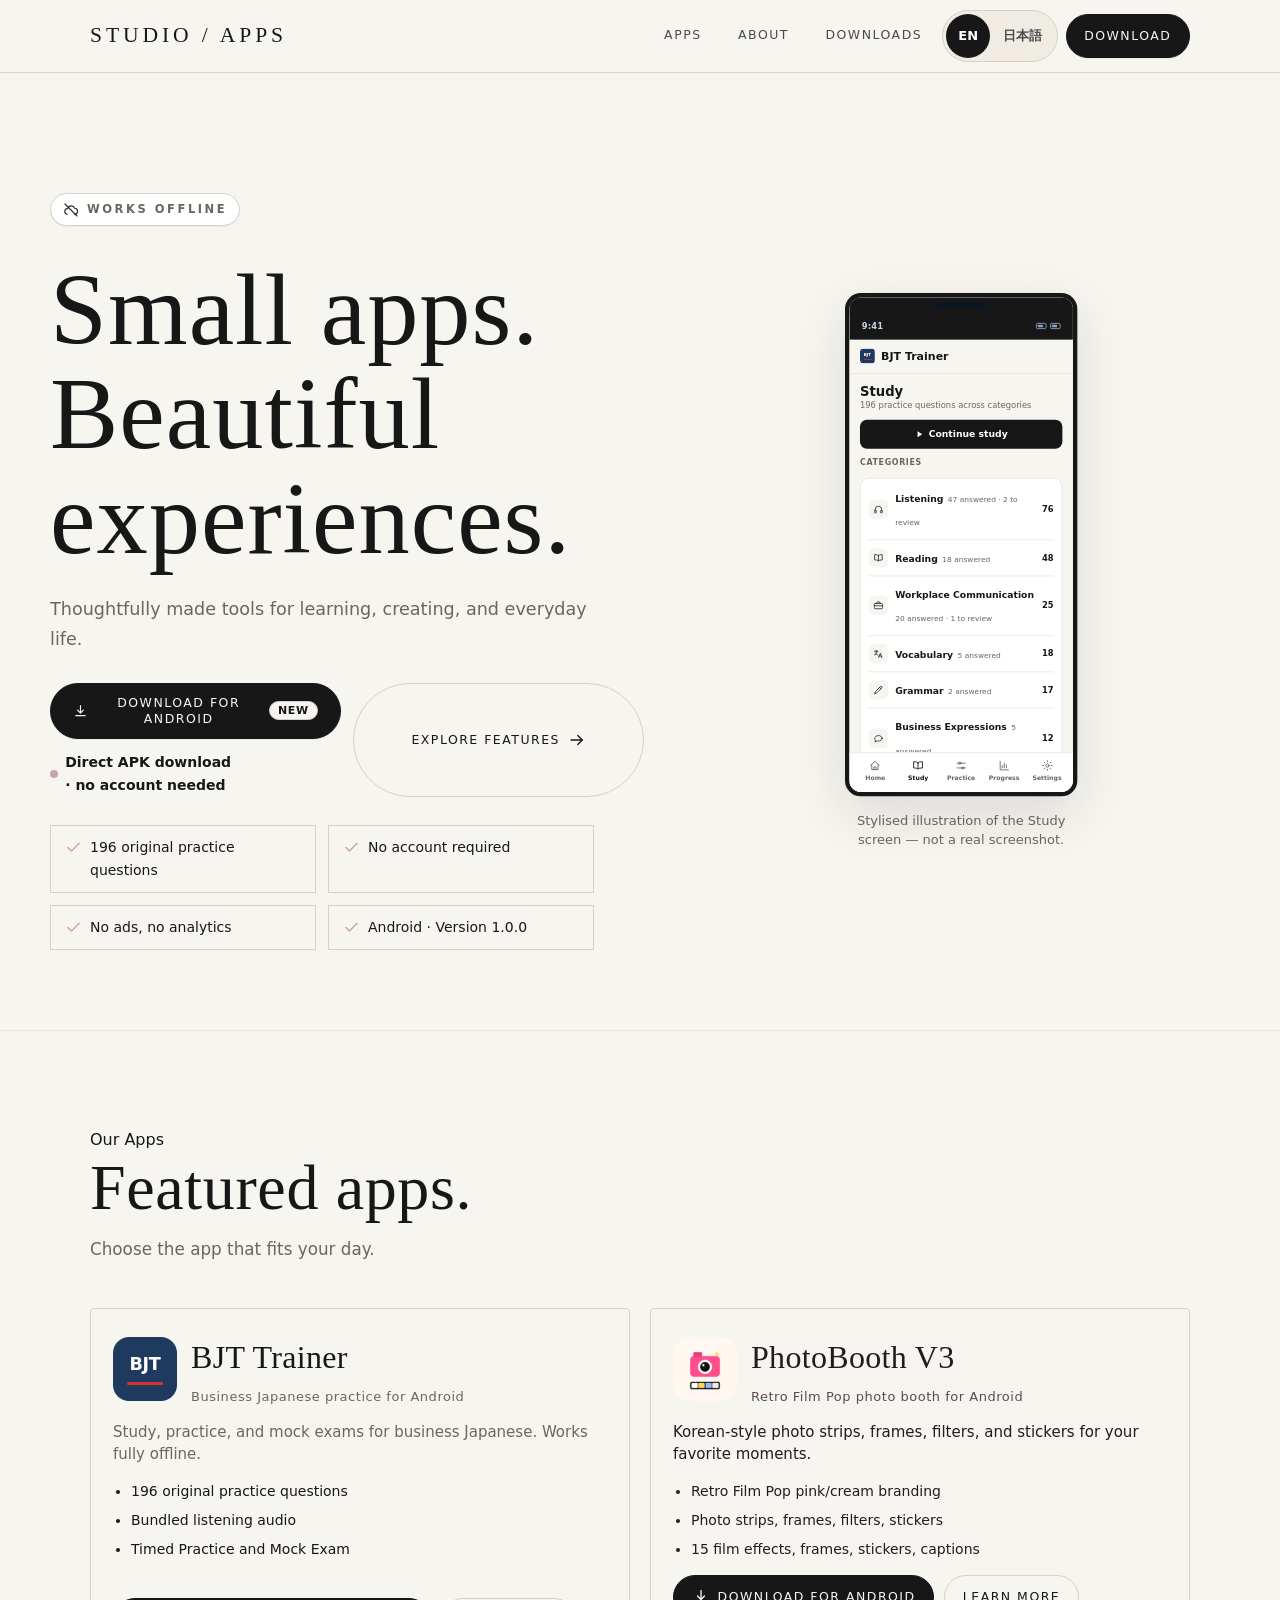
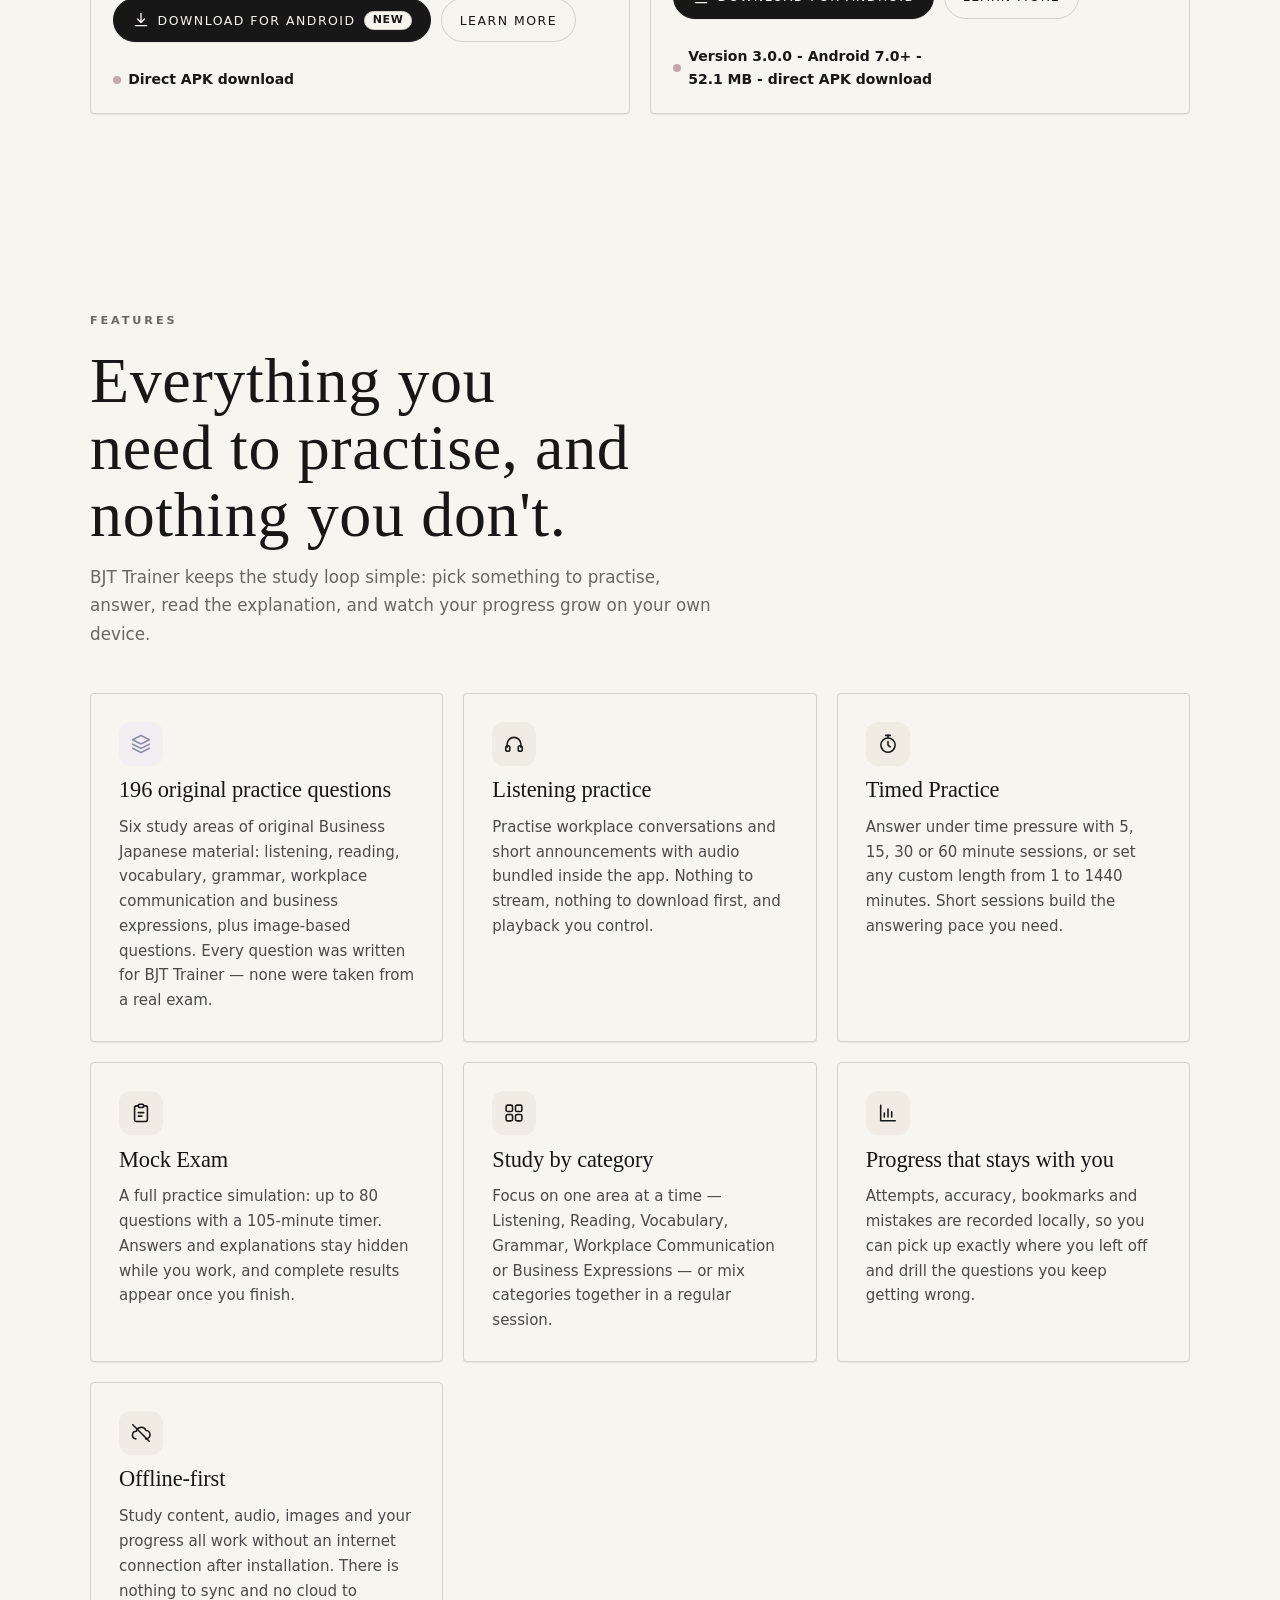
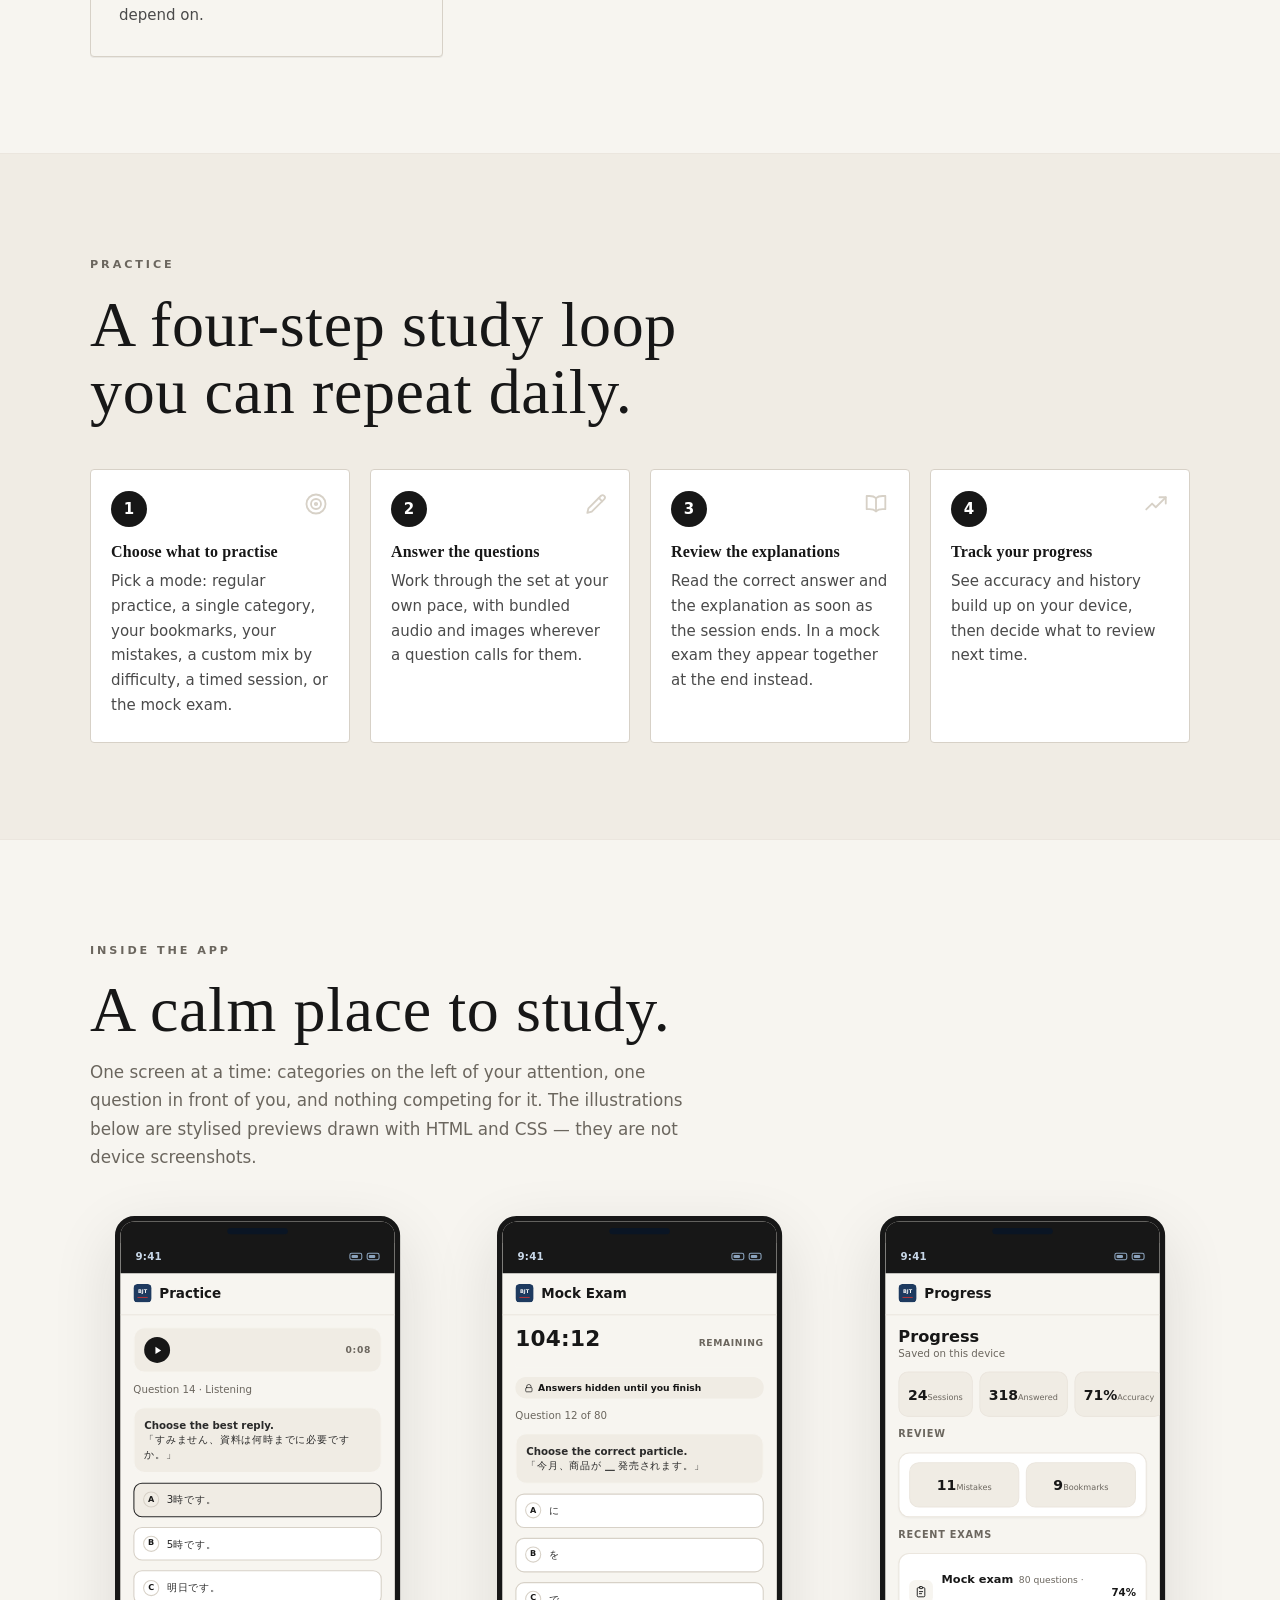
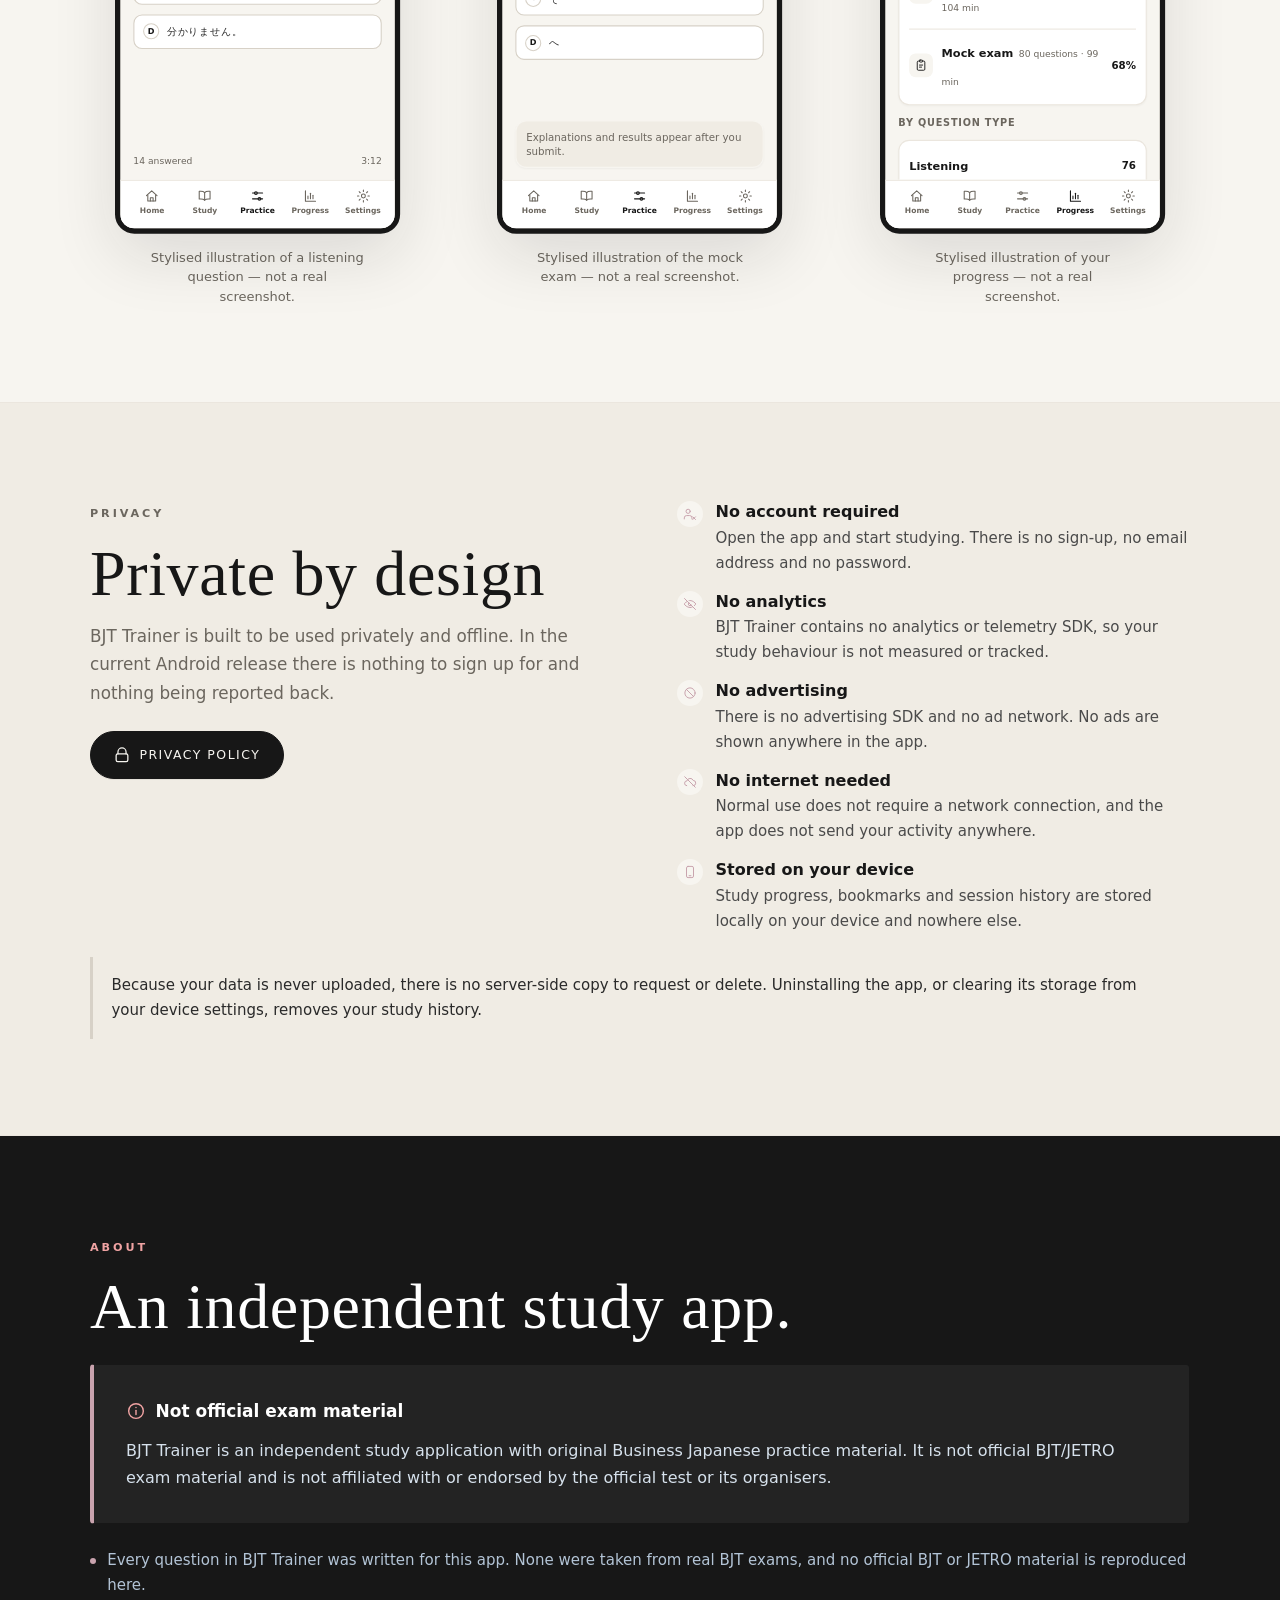
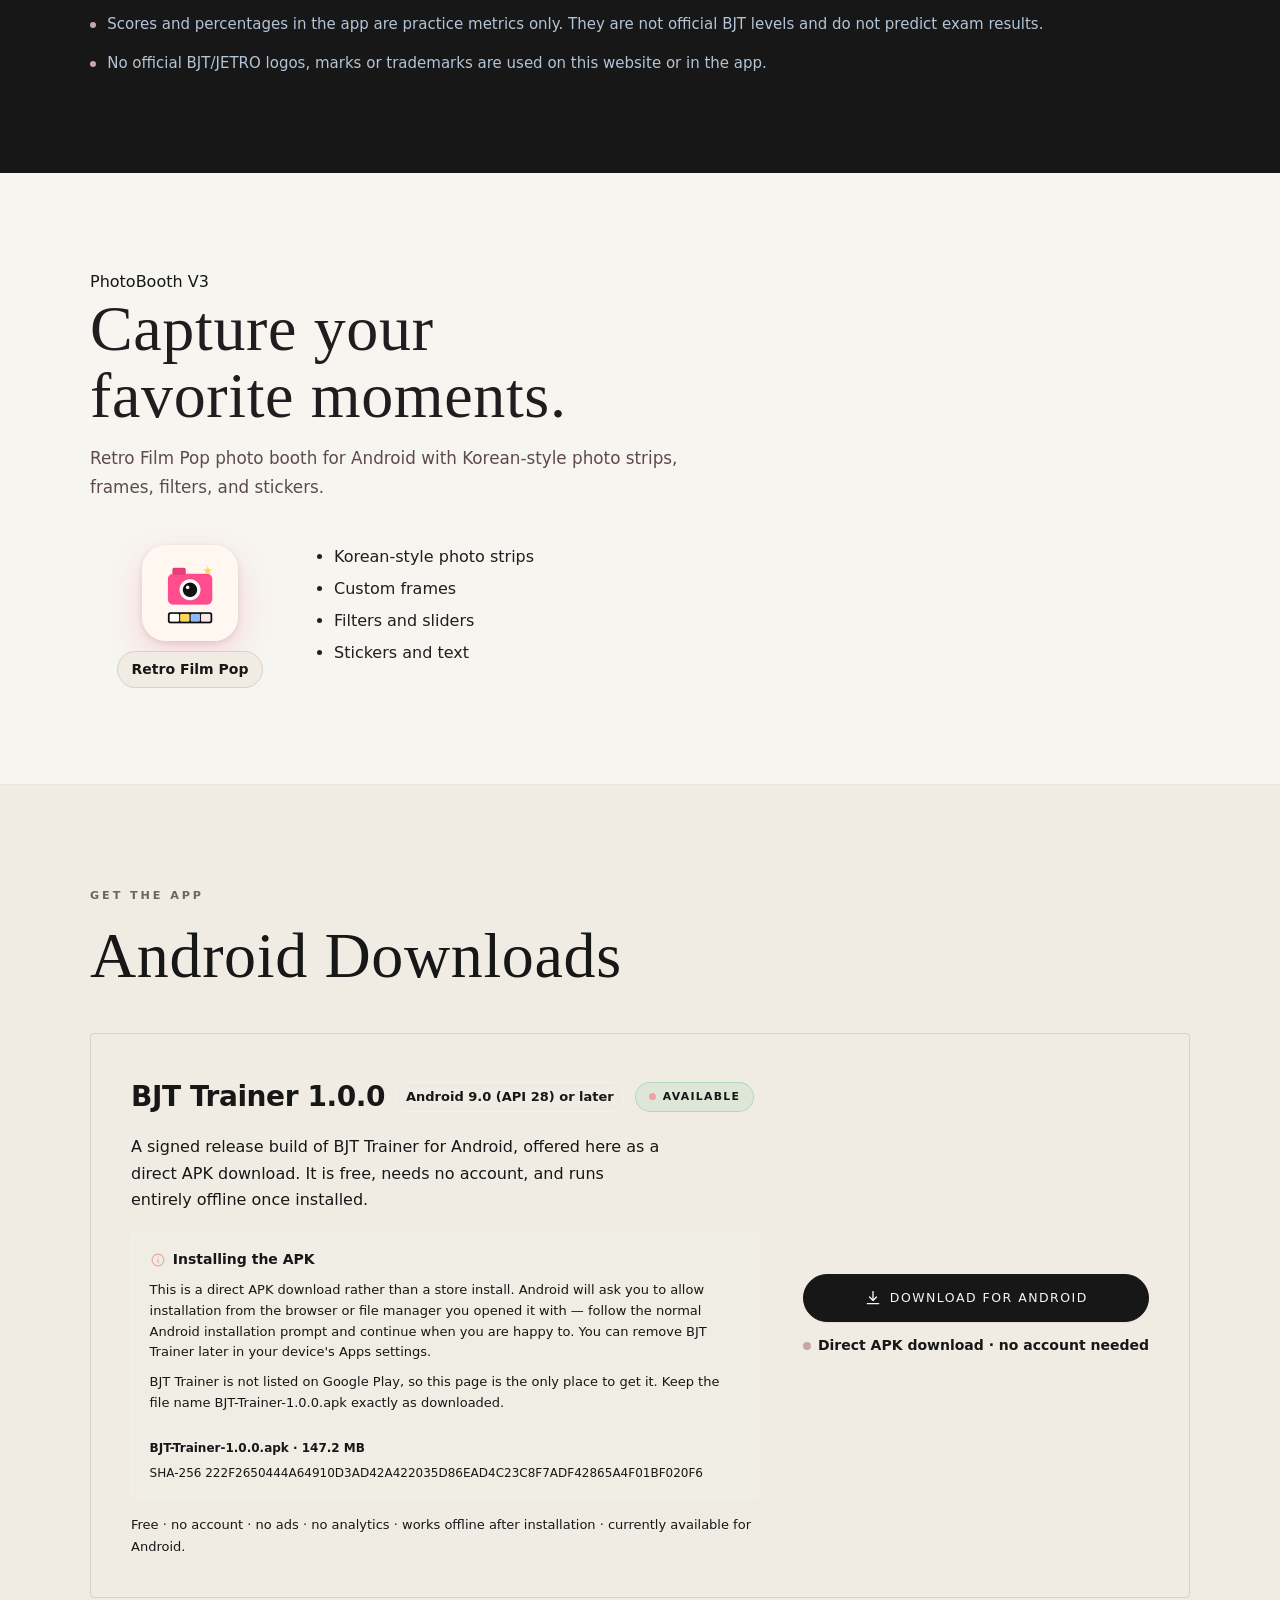
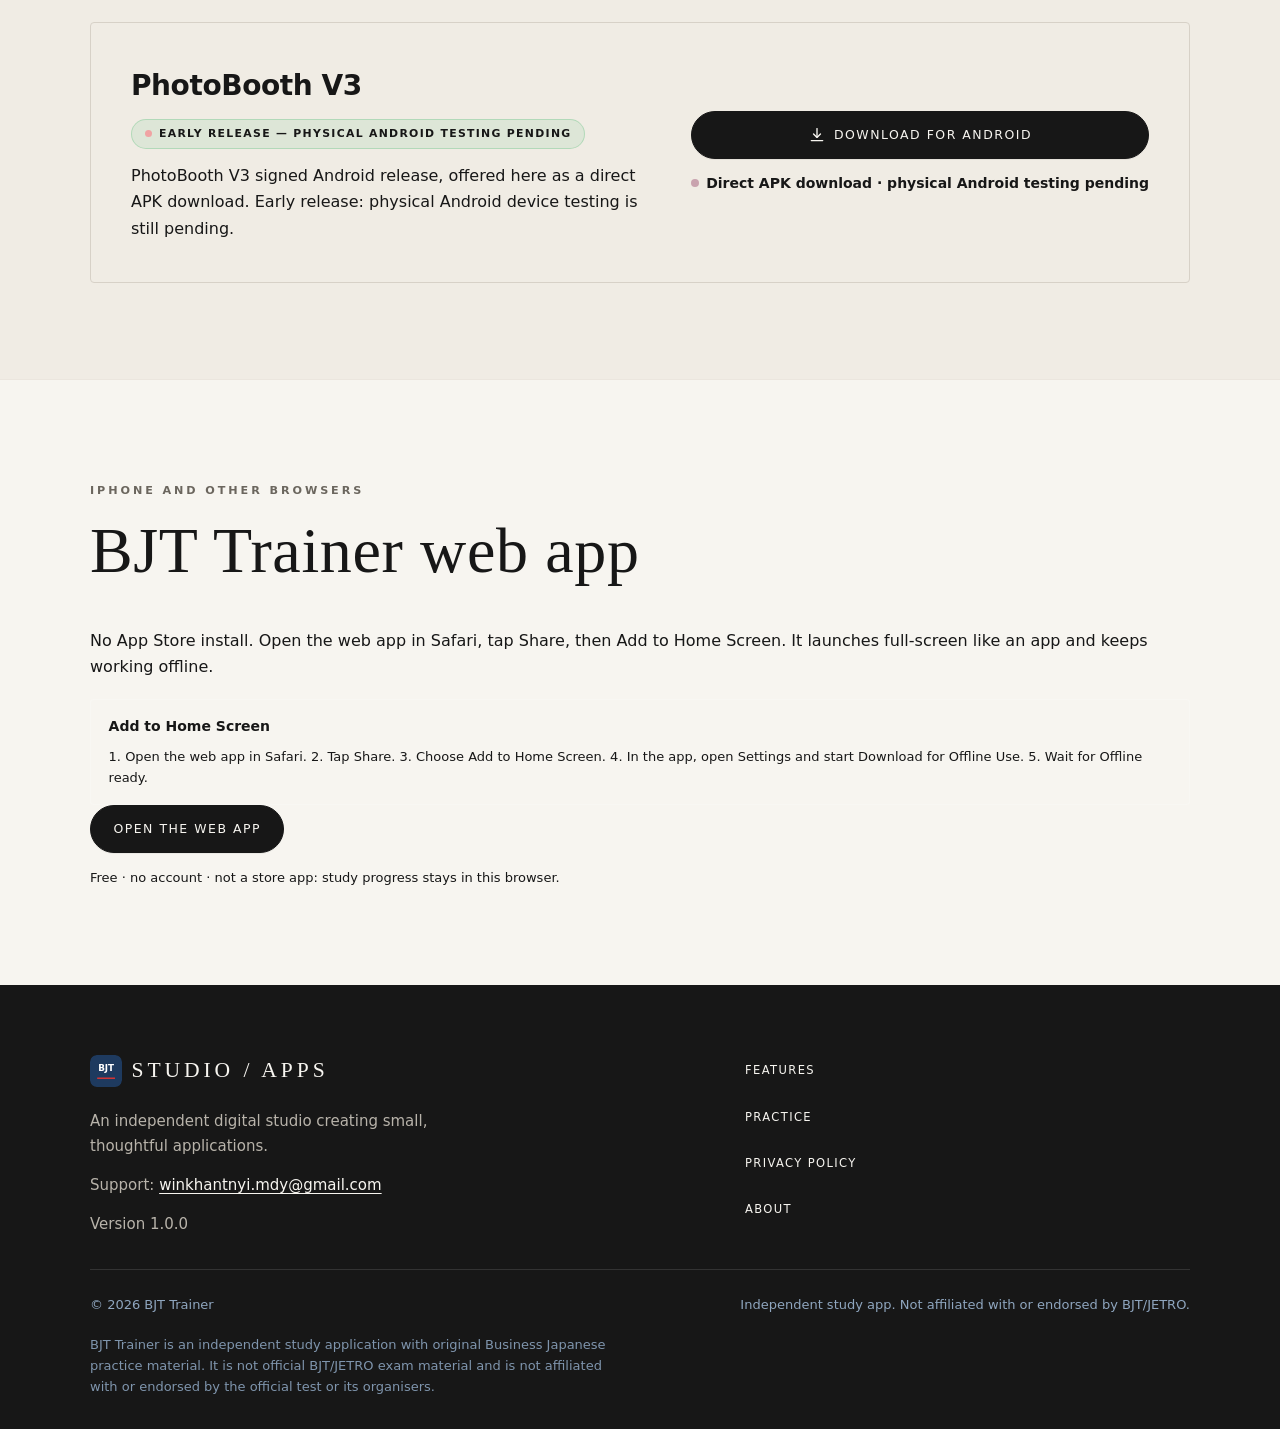
==== commit d87e1a70: "Update PhotoBooth section to V3 (3.0.0) release - Download link now points to the published v3.0.0 A" ====
--- a/index.html
+++ b/index.html
@@ -330,9 +330,9 @@
 
       <article class="app-card app-card--photobooth">
         <div class="app-card__head">
-          <img class="app-card__icon" src="assets/icons/photobooth-icon.png" alt="PhotoBooth V2" width="72" height="72">
+          <img class="app-card__icon" src="assets/icons/photobooth-icon.png" alt="PhotoBooth V3" width="72" height="72">
           <div>
-            <h3 class="app-card__name"><span class="i18n__en">PhotoBooth V2</span><span class="i18n__ja">PhotoBooth V2</span></h3>
+            <h3 class="app-card__name"><span class="i18n__en">PhotoBooth V3</span><span class="i18n__ja">PhotoBooth V3</span></h3>
             <p class="app-card__tagline"><span class="i18n__en">Retro Film Pop photo booth for Android</span><span class="i18n__ja">Retro Film PopのAndroid向け写真ブース</span></p>
           </div>
         </div>
@@ -340,16 +340,16 @@
         <ul class="app-card__features">
           <li><span class="i18n__en">Retro Film Pop pink/cream branding</span><span class="i18n__ja">Retro Film Popのピンク／クリーム</span></li>
           <li><span class="i18n__en">Photo strips, frames, filters, stickers</span><span class="i18n__ja">フォトストリップ、フレーム、フィルター、ステッカー</span></li>
-          <li><span class="i18n__en">Android download available (early release)</span><span class="i18n__ja">Android版ダウンロード可能（早期リリース）</span></li>
+          <li><span class="i18n__en">15 film effects, frames, stickers, captions</span><span class="i18n__ja">15種のフィルムエフェクト、フレーム、ステッカー、キャプション</span></li>
         </ul>
         <div class="app-card__actions">
-          <a class="btn btn--primary btn--sm" href="https://github.com/winkhantnyimdy-art/PhotoBooth/releases/download/v1.0.0/PhotoBooth-v1.0.0-android.apk" download="PhotoBooth-v1.0.0-android.apk" rel="noopener">
+          <a class="btn btn--primary btn--sm" href="https://github.com/winkhantnyimdy-art/PhotoBooth/releases/download/v3.0.0/PhotoBooth-v3.0.0-android.apk" download="PhotoBooth-v3.0.0-android.apk" rel="noopener">
             <svg aria-hidden="true" focusable="false" width="18" height="18"><use href="#i-download"></use></svg>
             <span class="i18n__en">Download for Android</span><span class="i18n__ja">Android版をダウンロード</span>
           </a>
           <a class="btn btn--ghost btn--sm" href="#photobooth"><span class="i18n__en">Learn more</span><span class="i18n__ja">詳しく見る</span></a>
         </div>
-        <p class="download__note"><span class="i18n__en">Early Release — Physical Android Testing Pending</span><span class="i18n__ja">早期リリース — 実機Androidテスト未完了</span></p>
+        <p class="download__note"><span class="i18n__en">Version 3.0.0 - Android 7.0+ - 52.1 MB - direct APK download</span><span class="i18n__ja">Version 3.0.0 - Android 7.0+ - 52.1 MB</span></p>
       </article>
     </div>
   </div>
@@ -887,14 +887,14 @@
 <section class="section section--photobooth" id="photobooth" aria-labelledby="photobooth-title">
   <div class="shell">
     <header class="section__head">
-      <p class="section__kicker"><span class="i18n__en">PhotoBooth V2</span><span class="i18n__ja">PhotoBooth V2</span></p>
+      <p class="section__kicker"><span class="i18n__en">PhotoBooth V3</span><span class="i18n__ja">PhotoBooth V3</span></p>
       <h2 class="section__title" id="photobooth-title"><span class="i18n__en">Capture your favorite moments.</span><span class="i18n__ja">お気に入りの瞬間を残そう。</span></h2>
       <p class="section__lead"><span class="i18n__en">Retro Film Pop photo booth for Android with Korean-style photo strips, frames, filters, and stickers.</span><span class="i18n__ja">Retro Film PopのAndroid向けフォトブース。韓国風のフォトストリップ、フレーム、フィルター、ステッカーがそろっています。</span></p>
     </header>
 
     <div class="photobooth__layout">
       <div class="photobooth__brand">
-        <img class="photobooth__icon" src="assets/icons/photobooth-icon.png" alt="PhotoBooth V2" width="96" height="96">
+        <img class="photobooth__icon" src="assets/icons/photobooth-icon.png" alt="PhotoBooth V3" width="96" height="96">
         <p class="photobooth__badge"><span class="i18n__en">Retro Film Pop</span><span class="i18n__ja">Retro Film Pop</span></p>
       </div>
       <ul class="photobooth__features">
@@ -986,18 +986,18 @@
   <div class="download download--photobooth">
     <div>
       <div class="download__id">
-        <span class="download__name">PhotoBooth V2</span>
+        <span class="download__name">PhotoBooth V3</span>
         <span class="status-pill" style="background:rgba(126,201,150,.16);border-color:rgba(126,201,150,.45);color:#c7ecd6">
           <span class="i18n__en">Early Release — Physical Android Testing Pending</span><span class="i18n__ja">早期リリース — 実機Androidテスト未完了</span>
         </span>
       </div>
       <p class="download__text">
-        <span class="i18n__en">PhotoBooth V2 signed Android release, offered here as a direct APK download. Early release: physical Android device testing is still pending.</span>
-        <span class="i18n__ja">PhotoBooth V2のAndroid版（署名済みリリース）を、APKの直接ダウンロードとして掲載しています。早期リリースのため、Android実機でのテストは継続中です。</span>
+        <span class="i18n__en">PhotoBooth V3 signed Android release, offered here as a direct APK download. Early release: physical Android device testing is still pending.</span>
+        <span class="i18n__ja">PhotoBooth V3のAndroid版（署名済みリリース）を、APKの直接ダウンロードとして掲載しています。早期リリースのため、Android実機でのテストは継続中です。</span>
       </p>
     </div>
     <div class="download__cta">
-      <a class="btn btn--primary" href="https://github.com/winkhantnyimdy-art/PhotoBooth/releases/download/v1.0.0/PhotoBooth-v1.0.0-android.apk" download="PhotoBooth-v1.0.0-android.apk" rel="noopener">
+      <a class="btn btn--primary" href="https://github.com/winkhantnyimdy-art/PhotoBooth/releases/download/v3.0.0/PhotoBooth-v3.0.0-android.apk" download="PhotoBooth-v3.0.0-android.apk" rel="noopener">
         <svg aria-hidden="true" focusable="false" width="18" height="18"><use href="#i-download"></use></svg>
         <span class="i18n__en">Download for Android</span><span class="i18n__ja">Android版をダウンロード</span>
       </a>
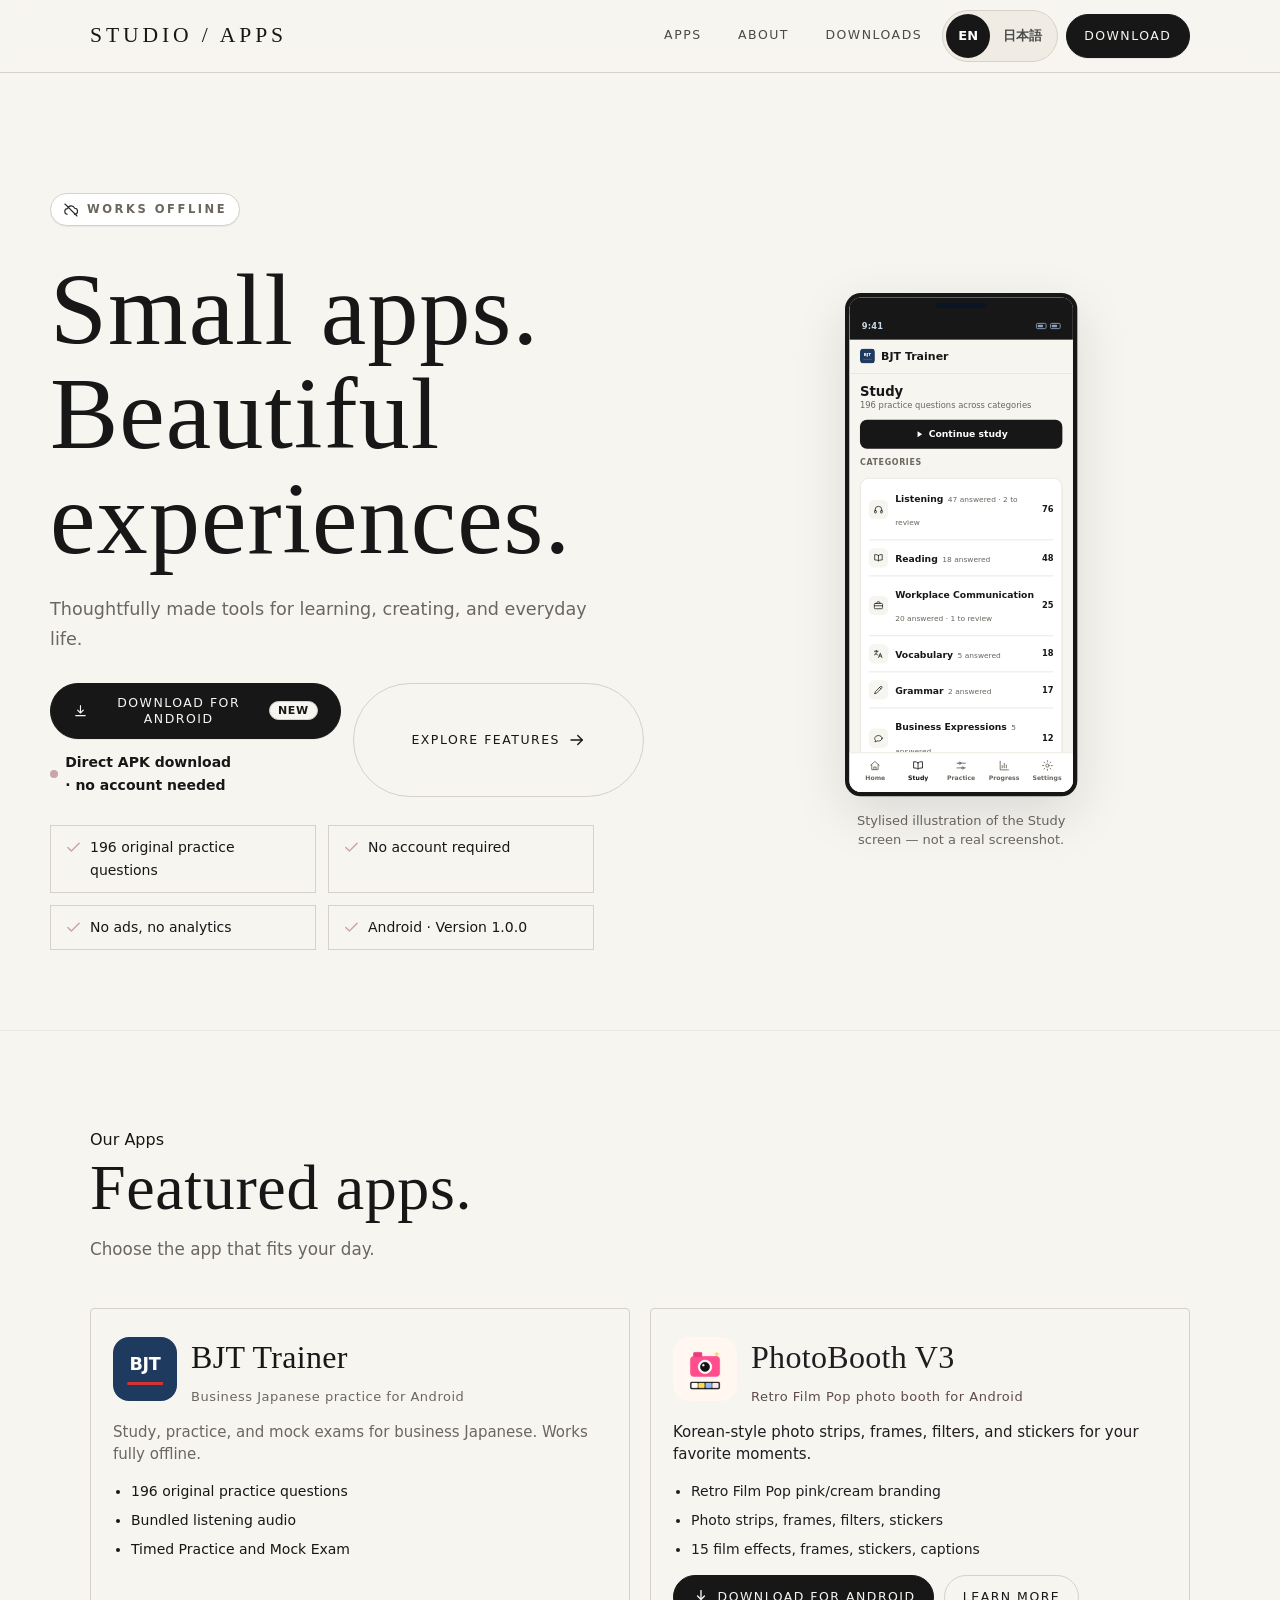
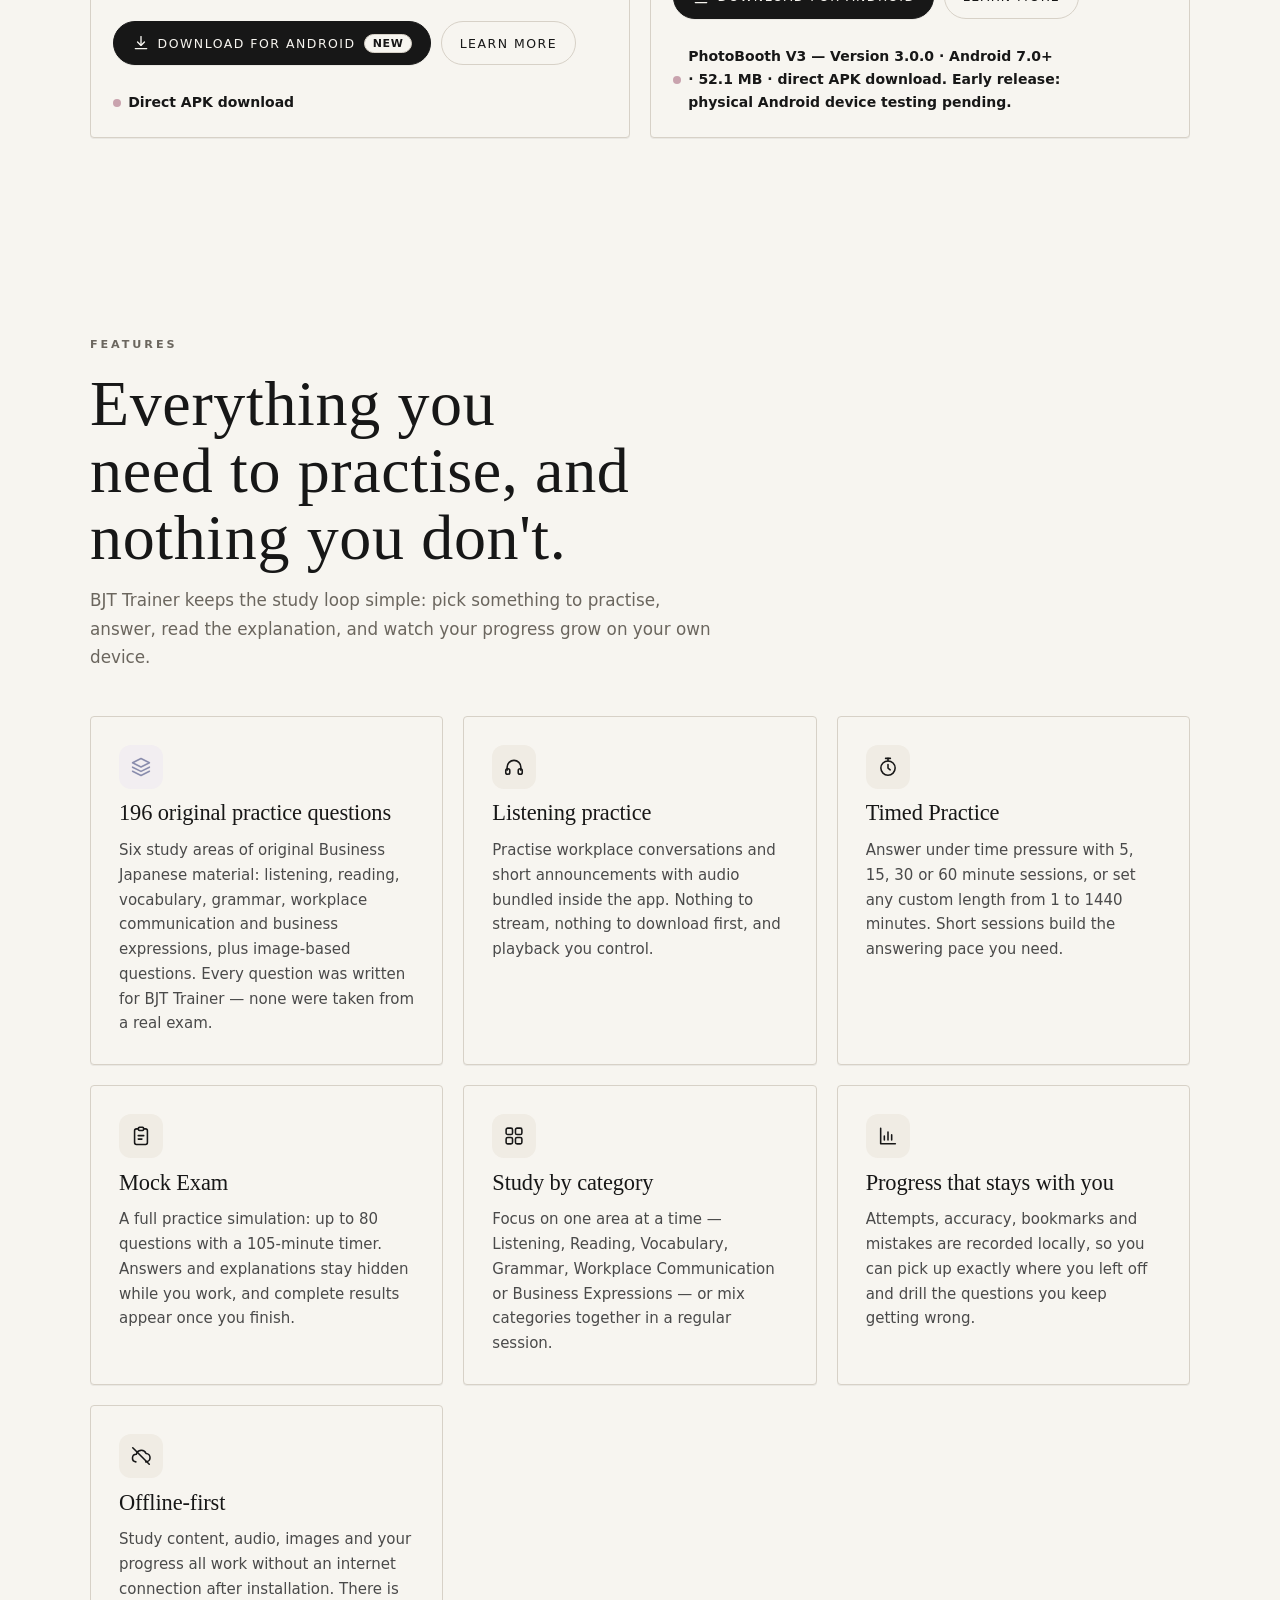
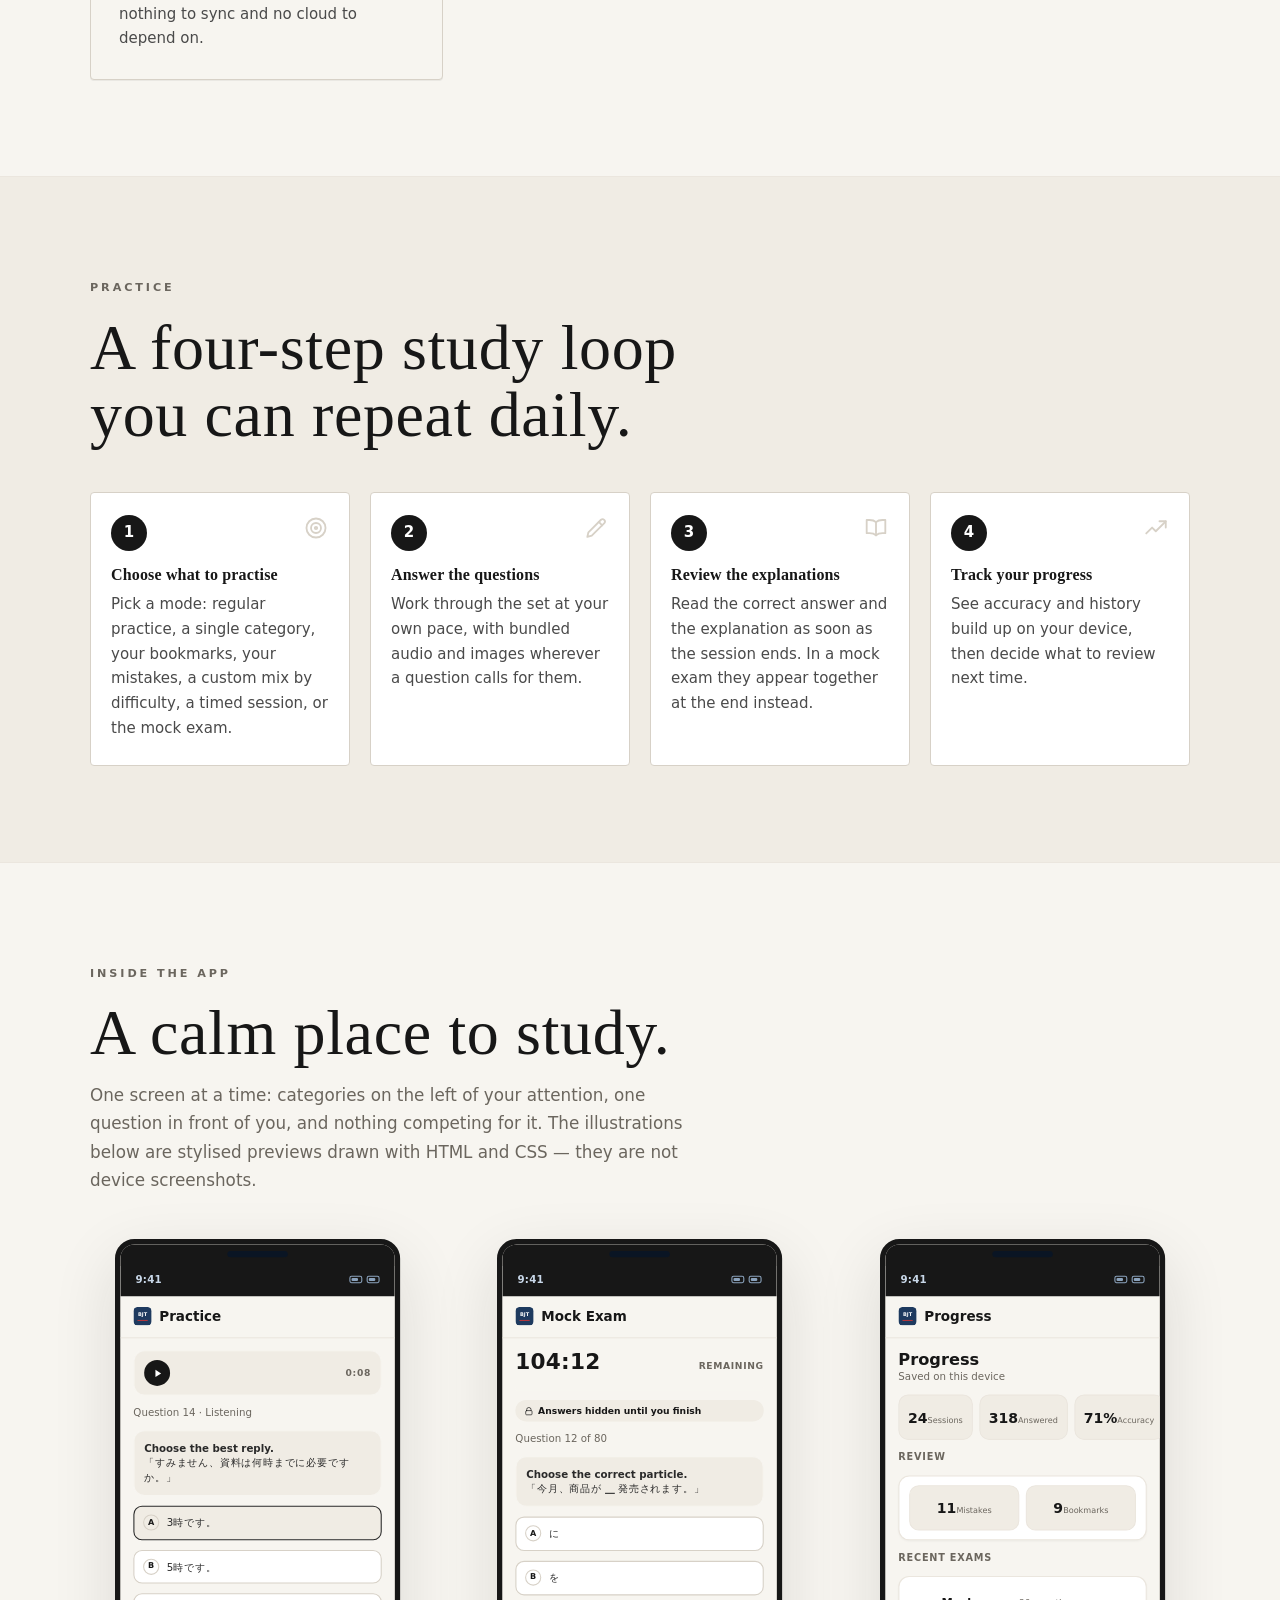
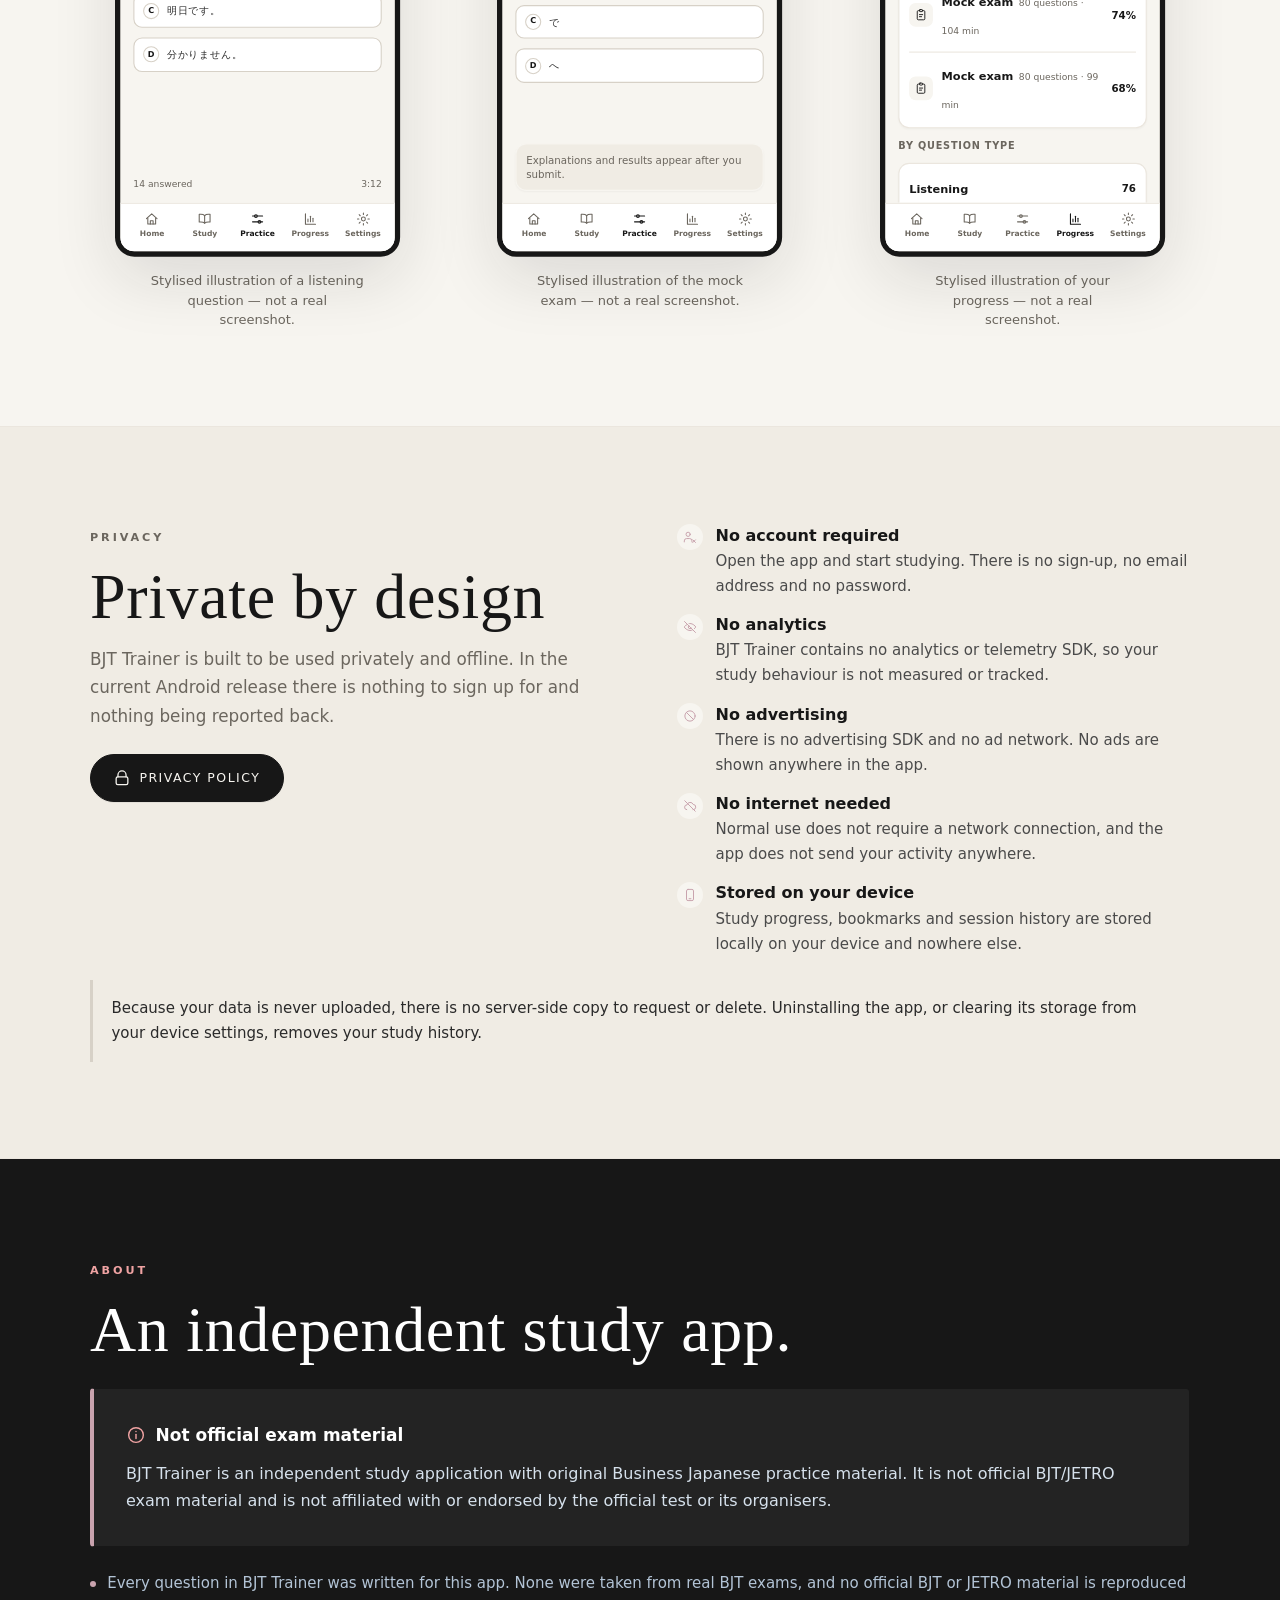
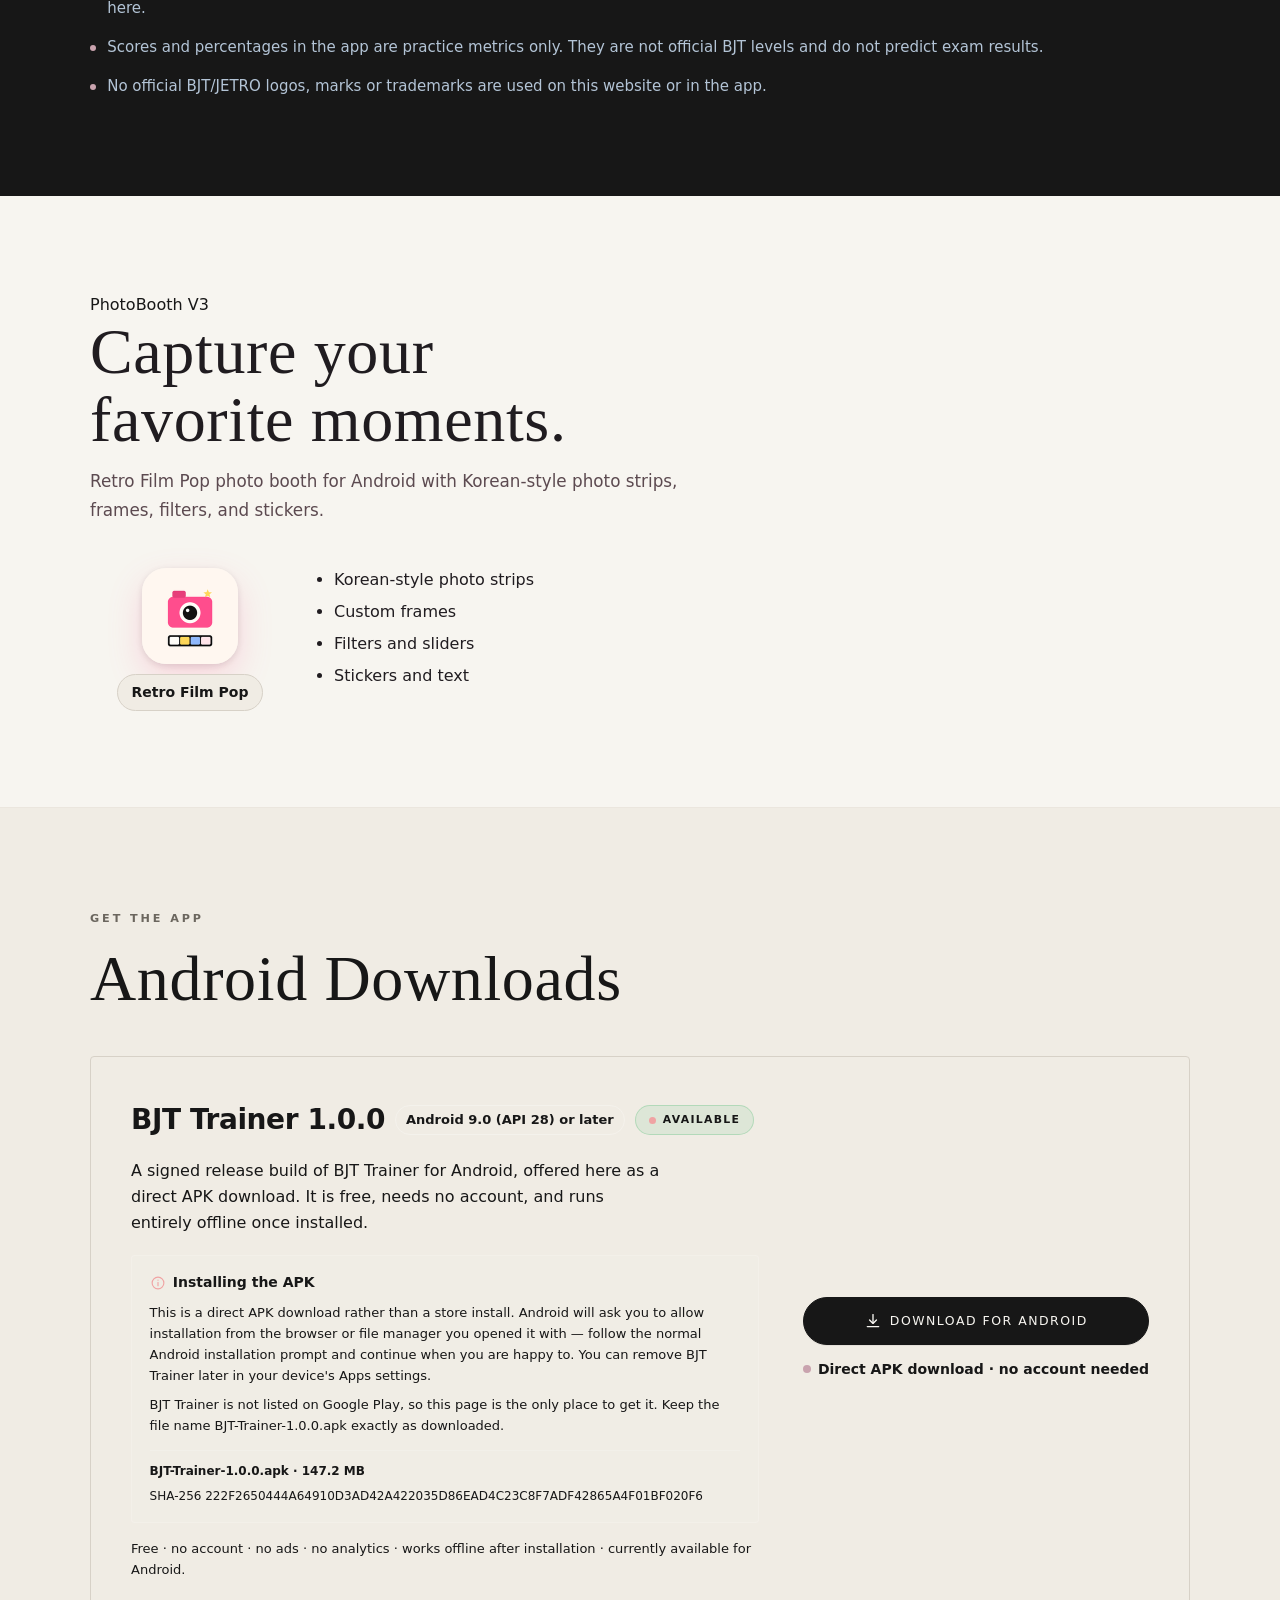
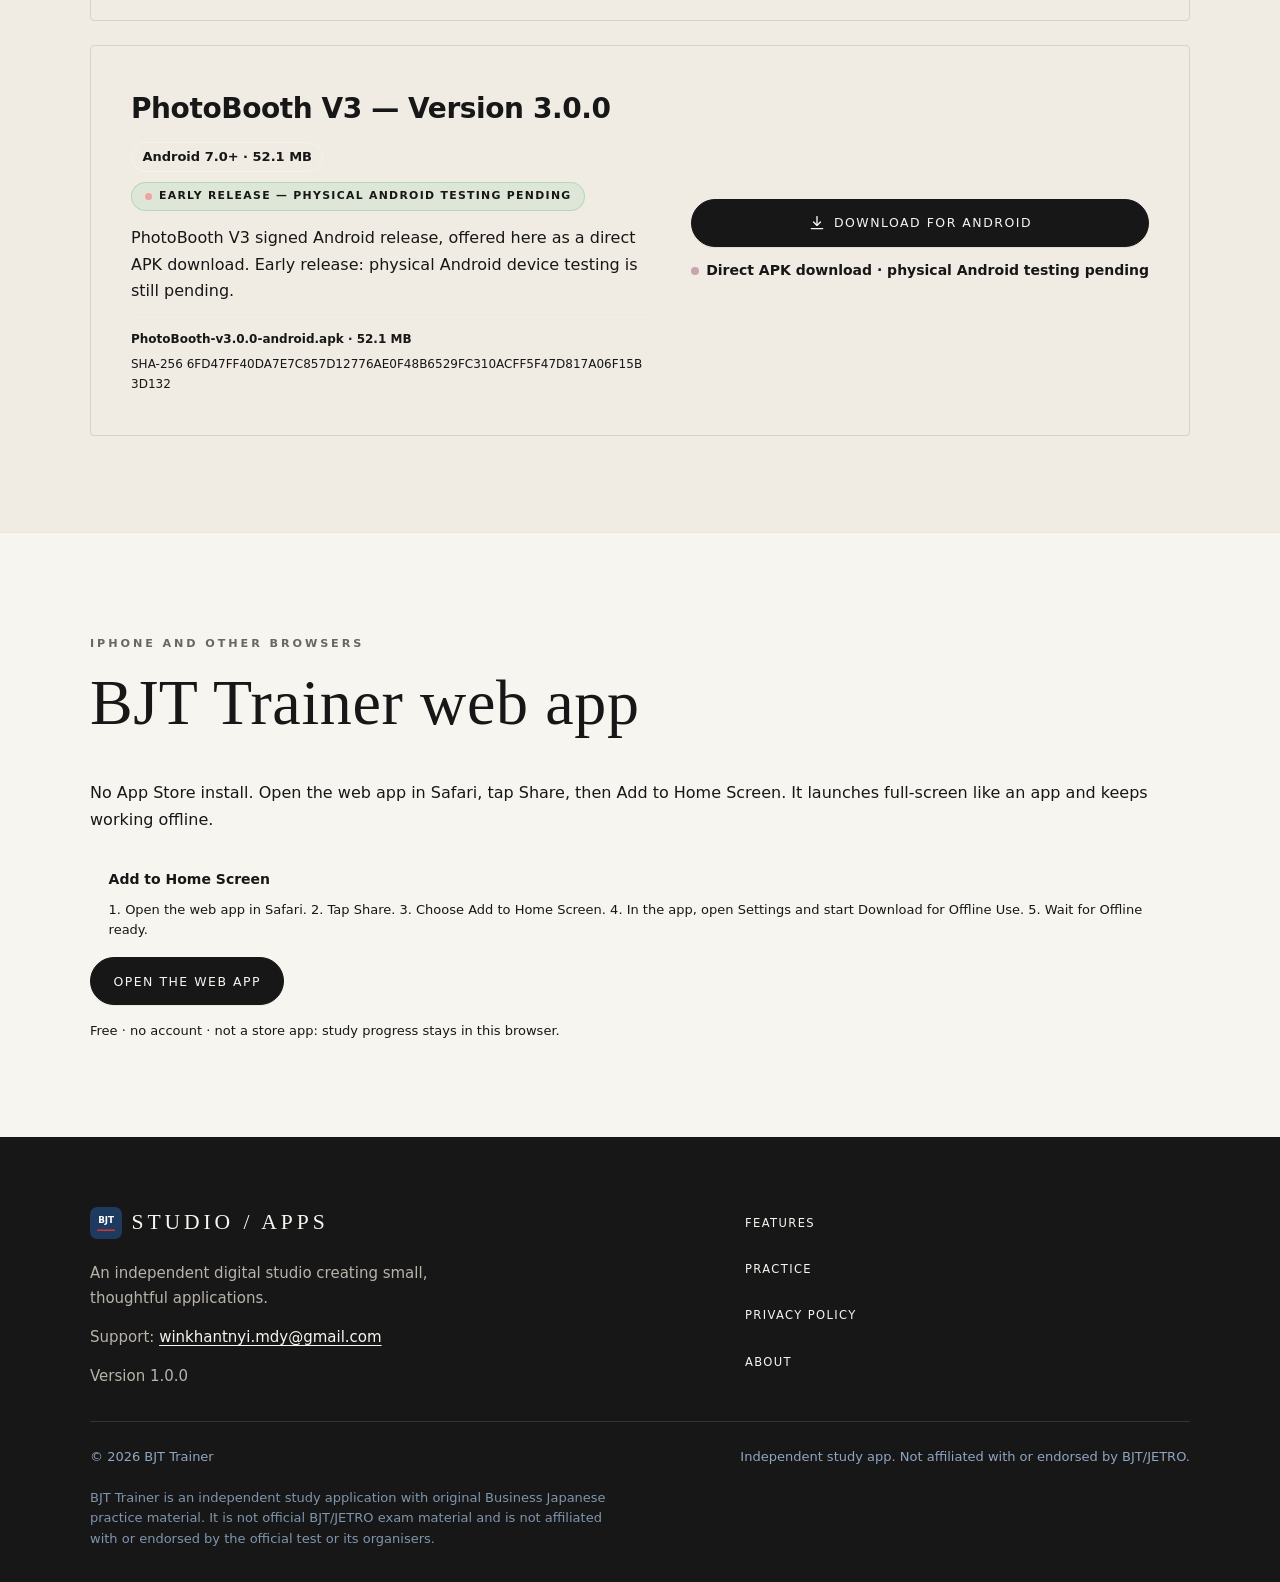
==== commit 206bbe91: "Finalize PhotoBooth V3 labels and support contact wording - Use the exact PhotoBooth V3 - Version 3." ====
--- a/index.html
+++ b/index.html
@@ -349,7 +349,7 @@
           </a>
           <a class="btn btn--ghost btn--sm" href="#photobooth"><span class="i18n__en">Learn more</span><span class="i18n__ja">詳しく見る</span></a>
         </div>
-        <p class="download__note"><span class="i18n__en">Version 3.0.0 - Android 7.0+ - 52.1 MB - direct APK download</span><span class="i18n__ja">Version 3.0.0 - Android 7.0+ - 52.1 MB</span></p>
+        <p class="download__note"><span class="i18n__en">PhotoBooth V3 — Version 3.0.0 · Android 7.0+ · 52.1 MB · direct APK download. Early release: physical Android device testing pending.</span><span class="i18n__ja">PhotoBooth V3 — Version 3.0.0 · Android 7.0+ · 52.1 MB · APK直接ダウンロード。早期リリースのため、Android実機でのテストは未完了です。</span></p>
       </article>
     </div>
   </div>
@@ -986,7 +986,8 @@
   <div class="download download--photobooth">
     <div>
       <div class="download__id">
-        <span class="download__name">PhotoBooth V3</span>
+        <span class="download__name">PhotoBooth V3 — Version 3.0.0</span>
+        <span class="download__version">Android 7.0+ · 52.1 MB</span>
         <span class="status-pill" style="background:rgba(126,201,150,.16);border-color:rgba(126,201,150,.45);color:#c7ecd6">
           <span class="i18n__en">Early Release — Physical Android Testing Pending</span><span class="i18n__ja">早期リリース — 実機Androidテスト未完了</span>
         </span>
@@ -994,6 +995,10 @@
       <p class="download__text">
         <span class="i18n__en">PhotoBooth V3 signed Android release, offered here as a direct APK download. Early release: physical Android device testing is still pending.</span>
         <span class="i18n__ja">PhotoBooth V3のAndroid版（署名済みリリース）を、APKの直接ダウンロードとして掲載しています。早期リリースのため、Android実機でのテストは継続中です。</span>
+      </p>
+      <p class="install-note__meta">
+        <span class="install-note__file">PhotoBooth-v3.0.0-android.apk · 52.1 MB</span>
+        <span class="install-note__hash">SHA-256 6FD47FF40DA7E7C857D12776AE0F48B6529FC310ACFF5F47D817A06F15B3D132</span>
       </p>
     </div>
     <div class="download__cta">
